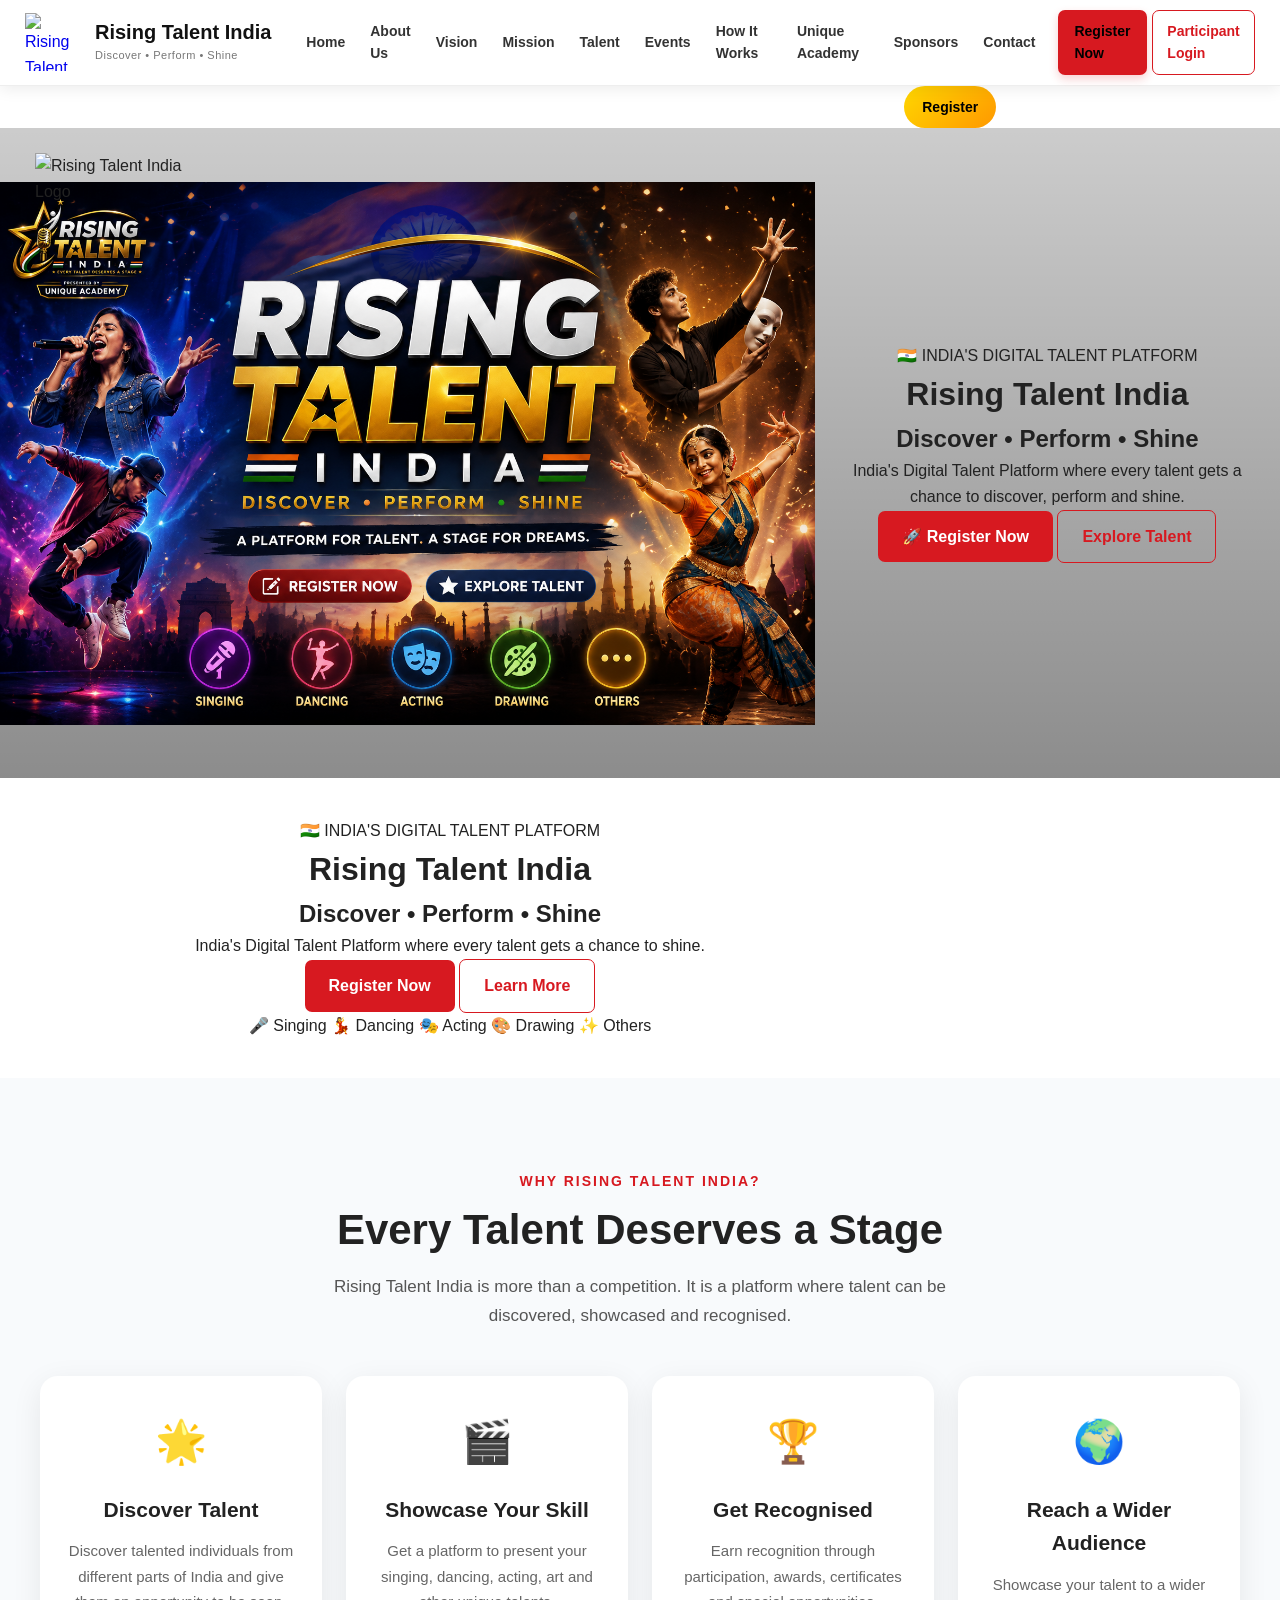
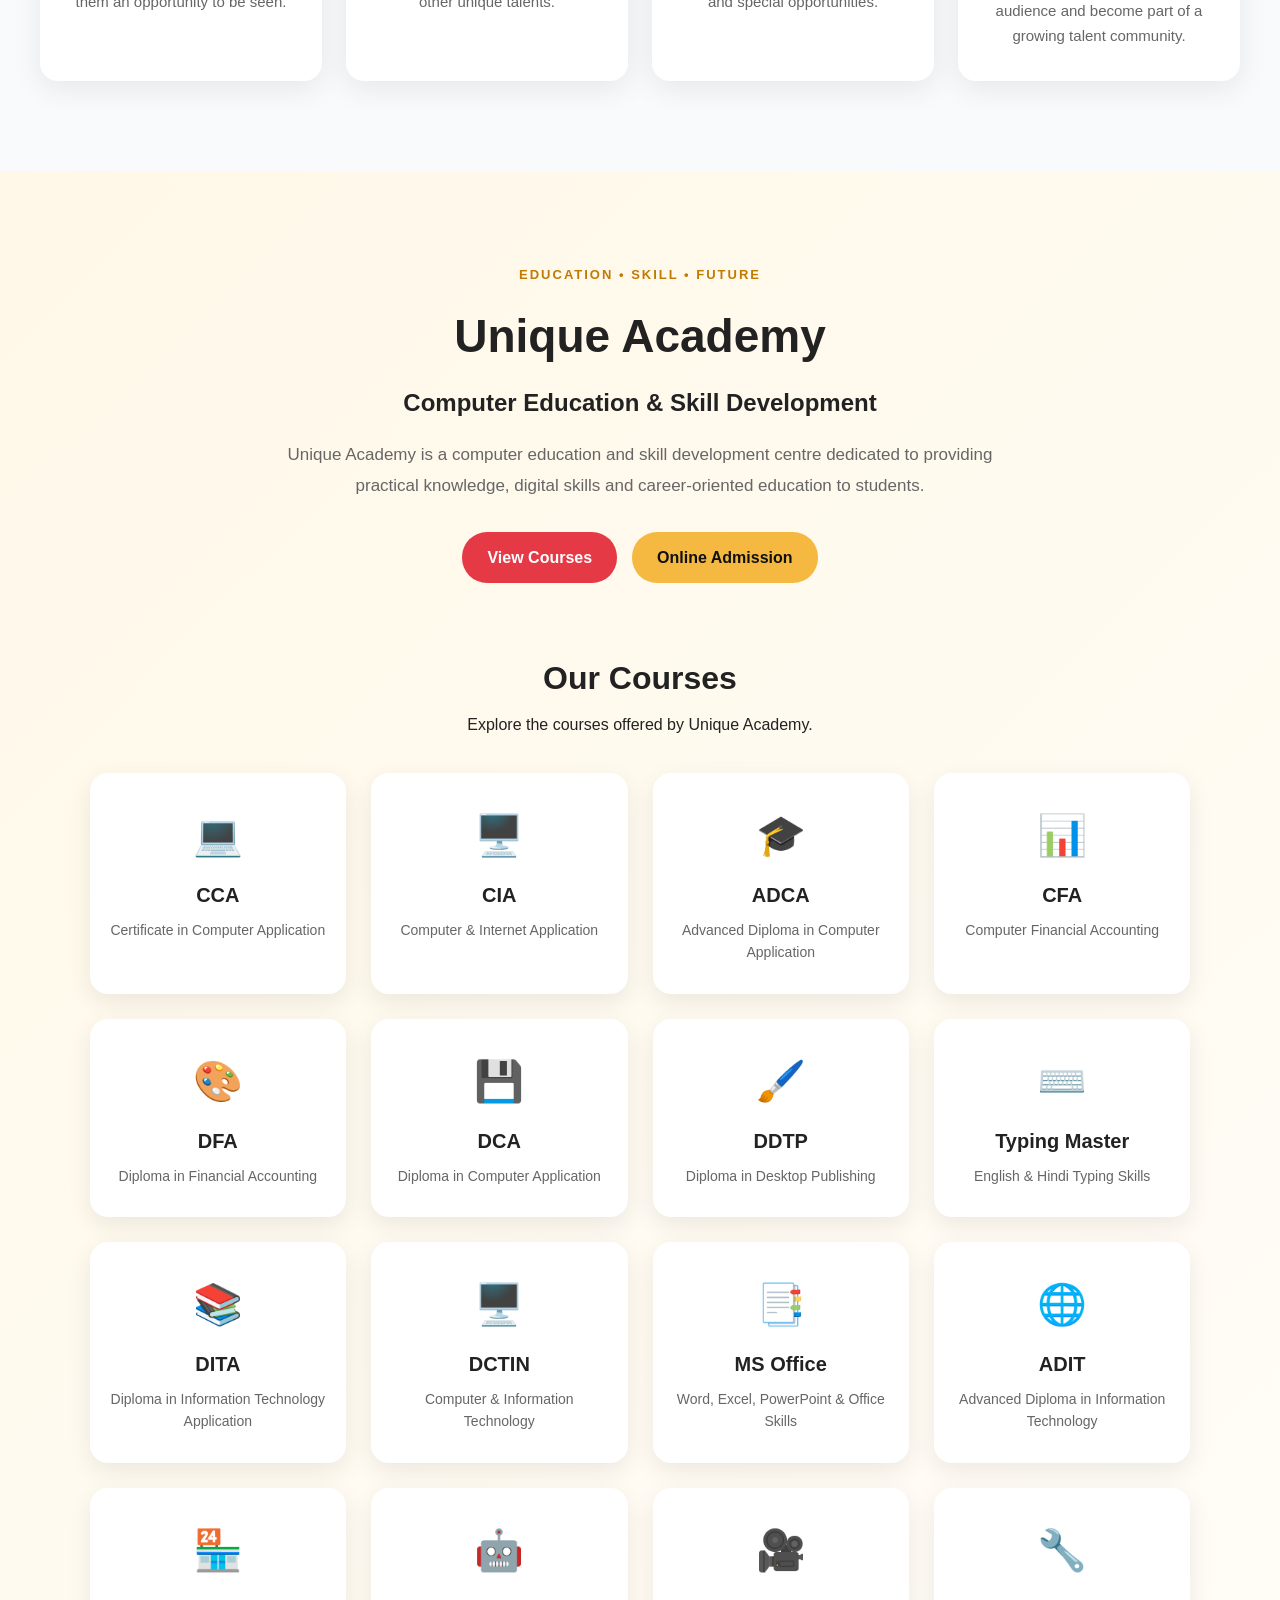
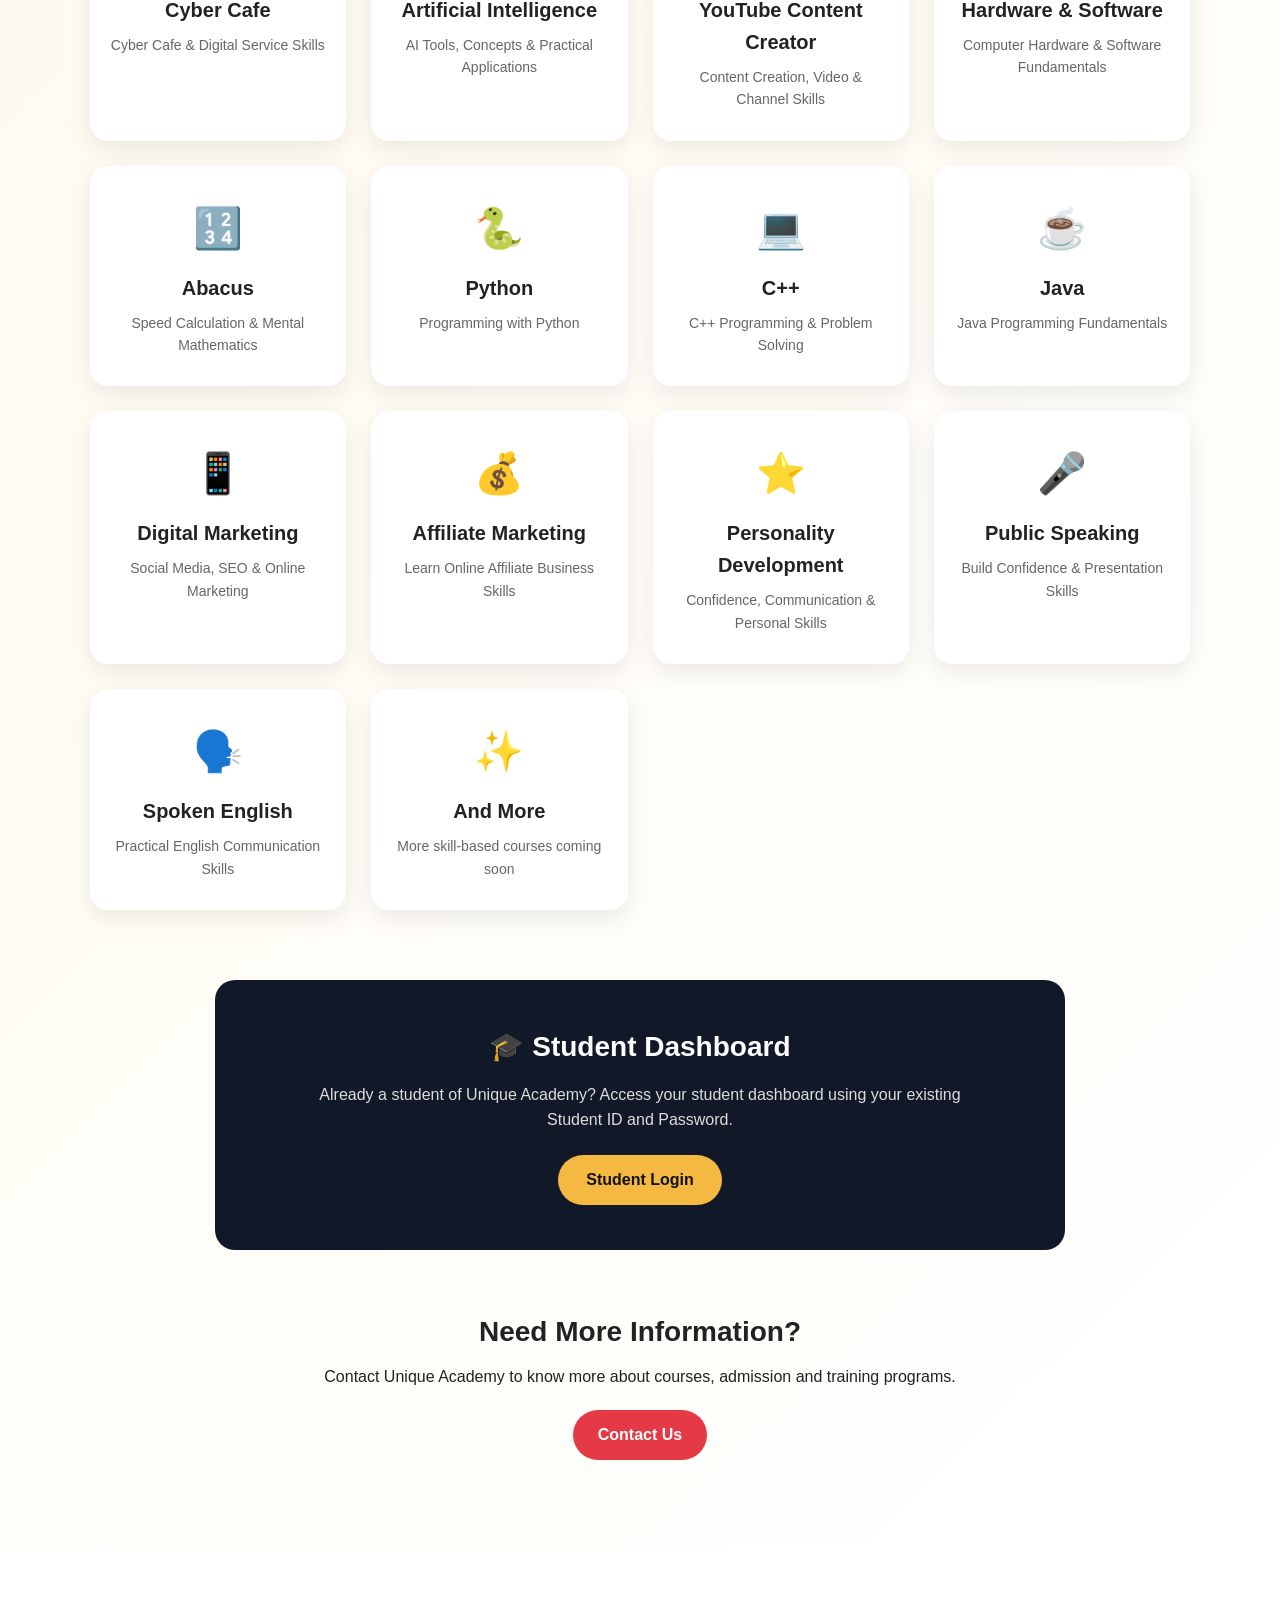
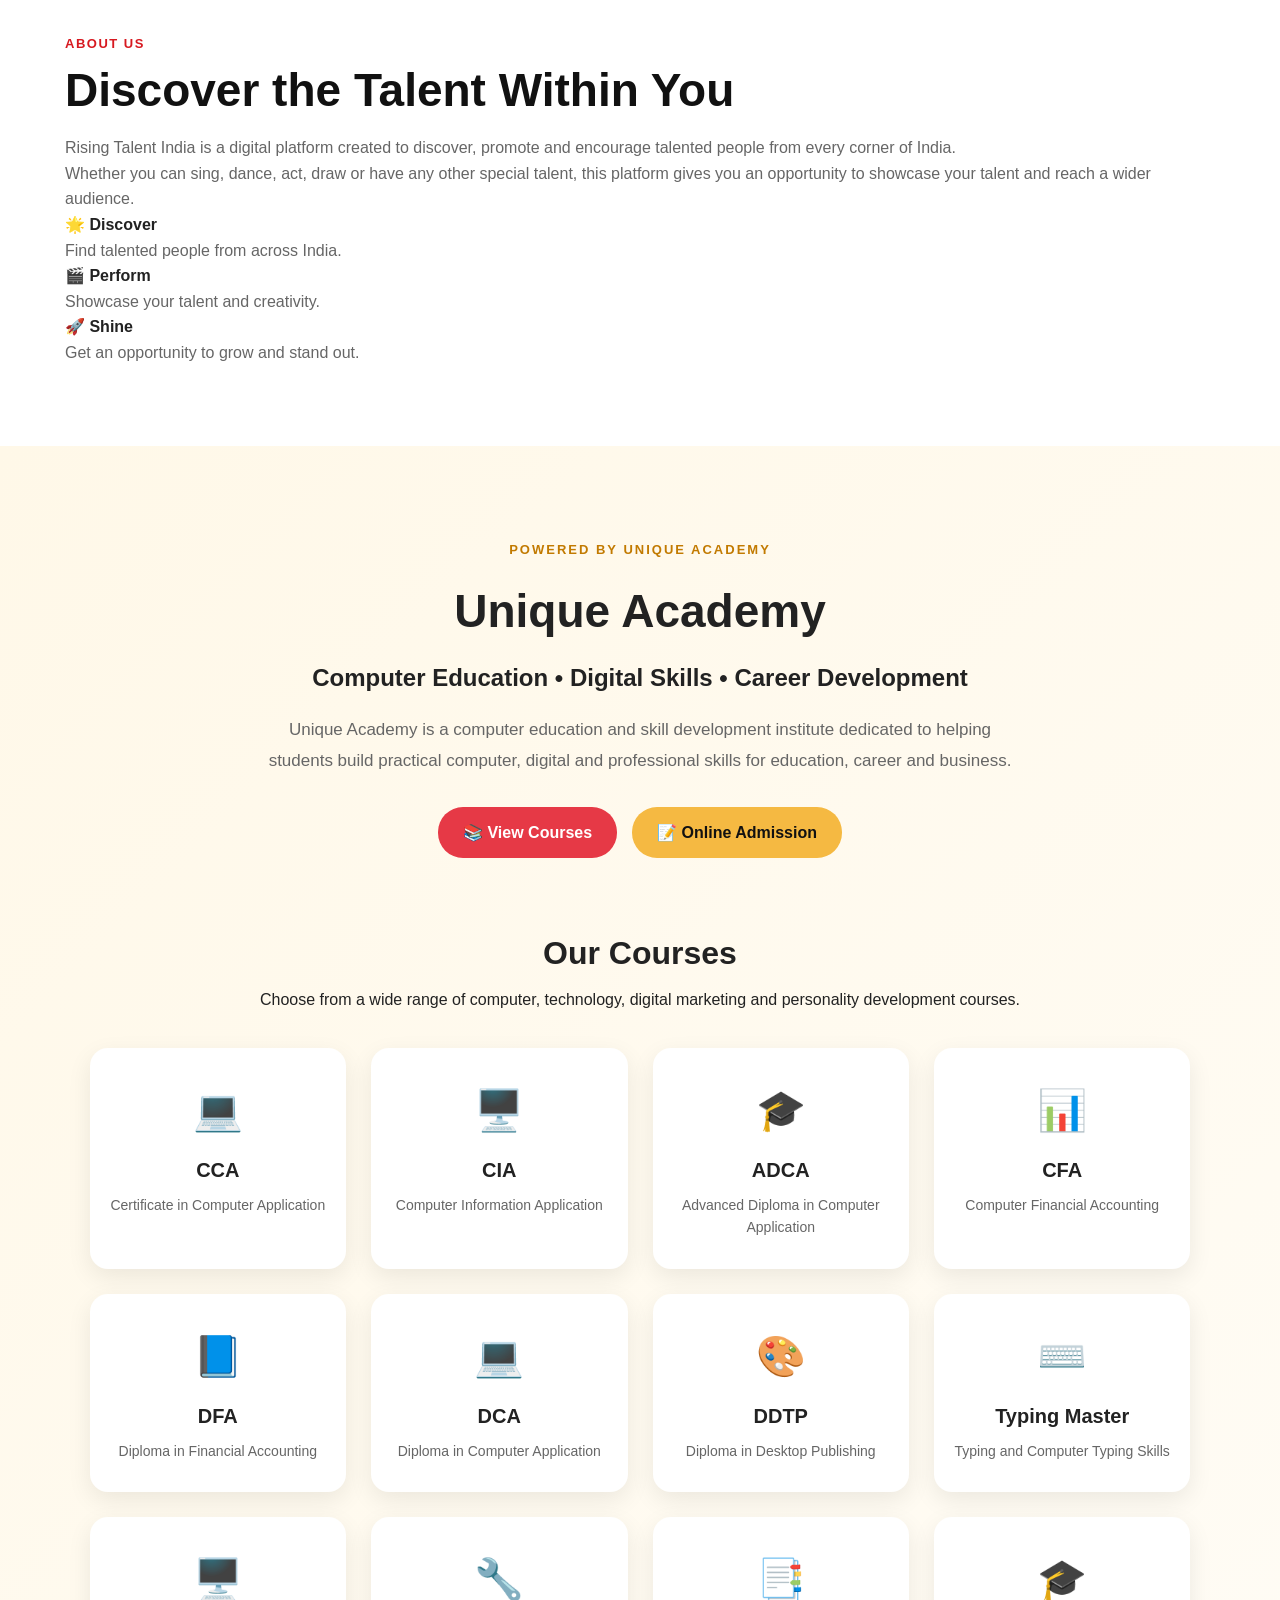
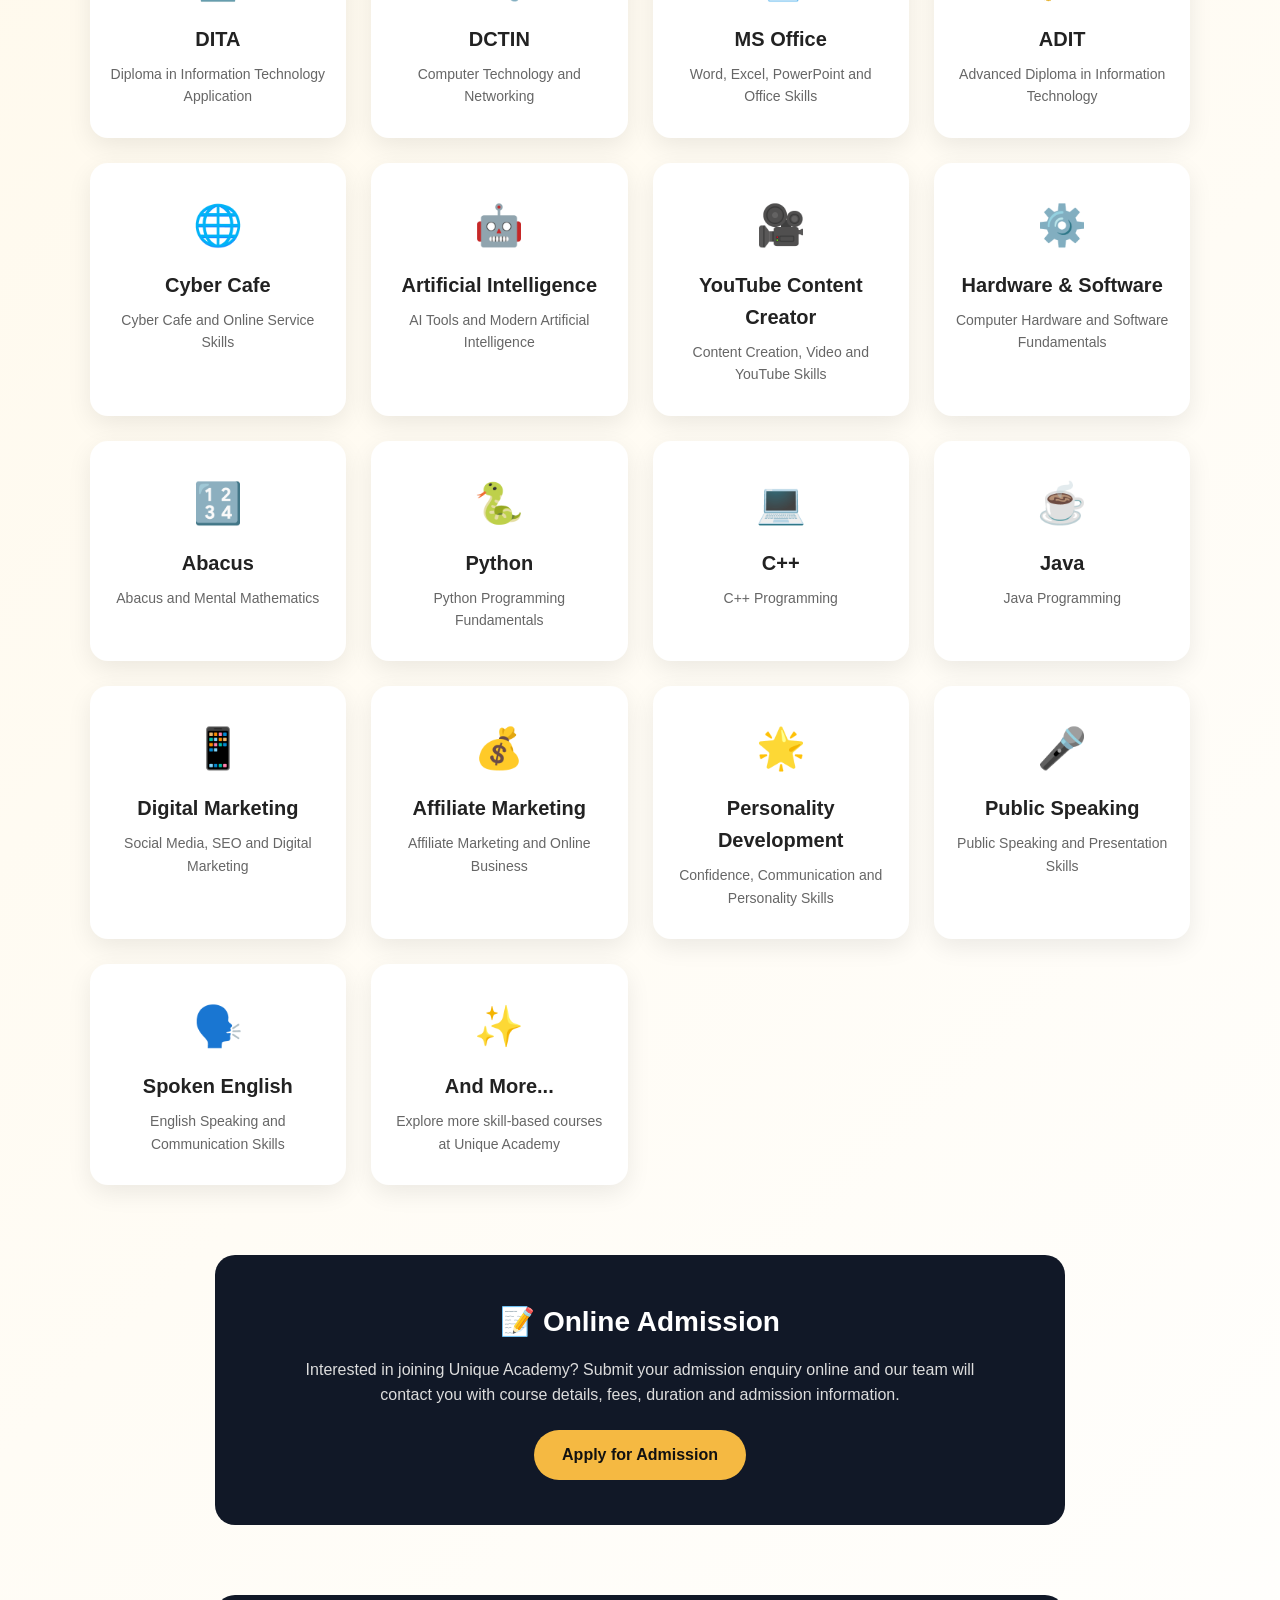
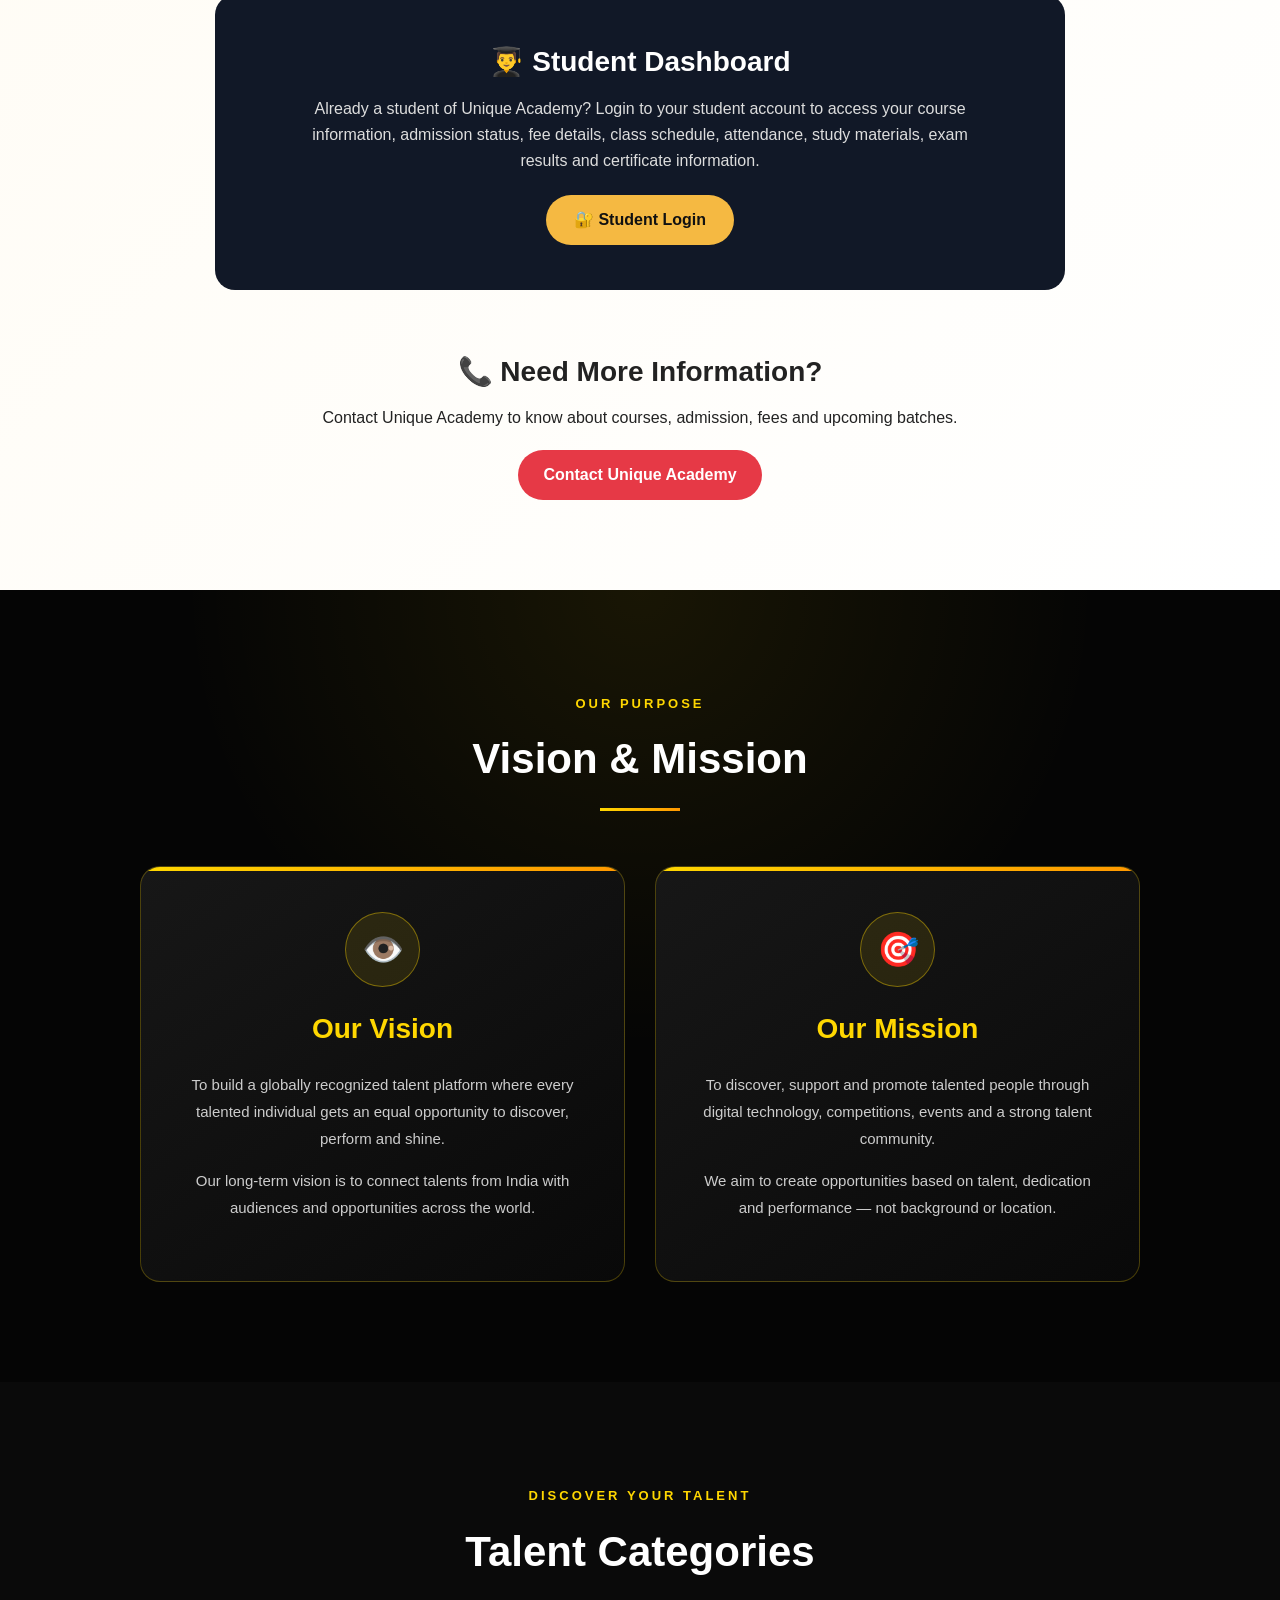
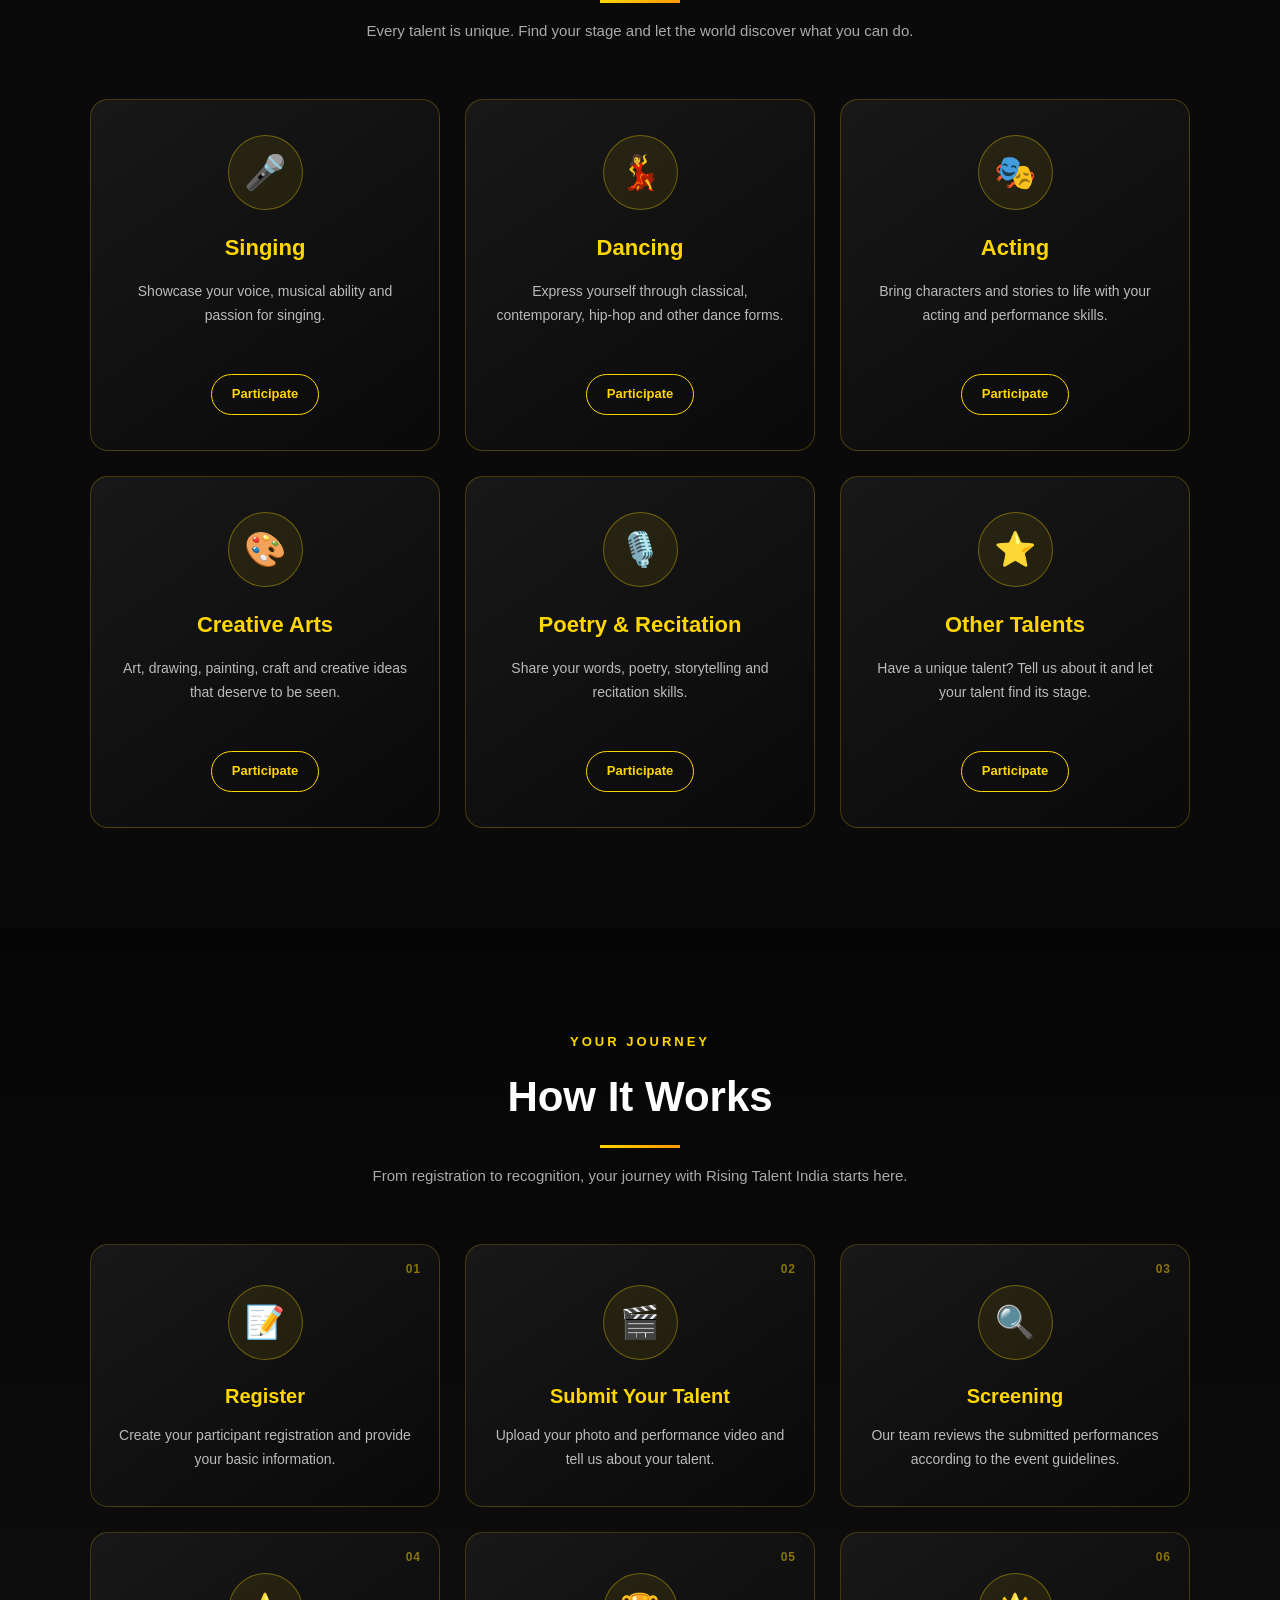
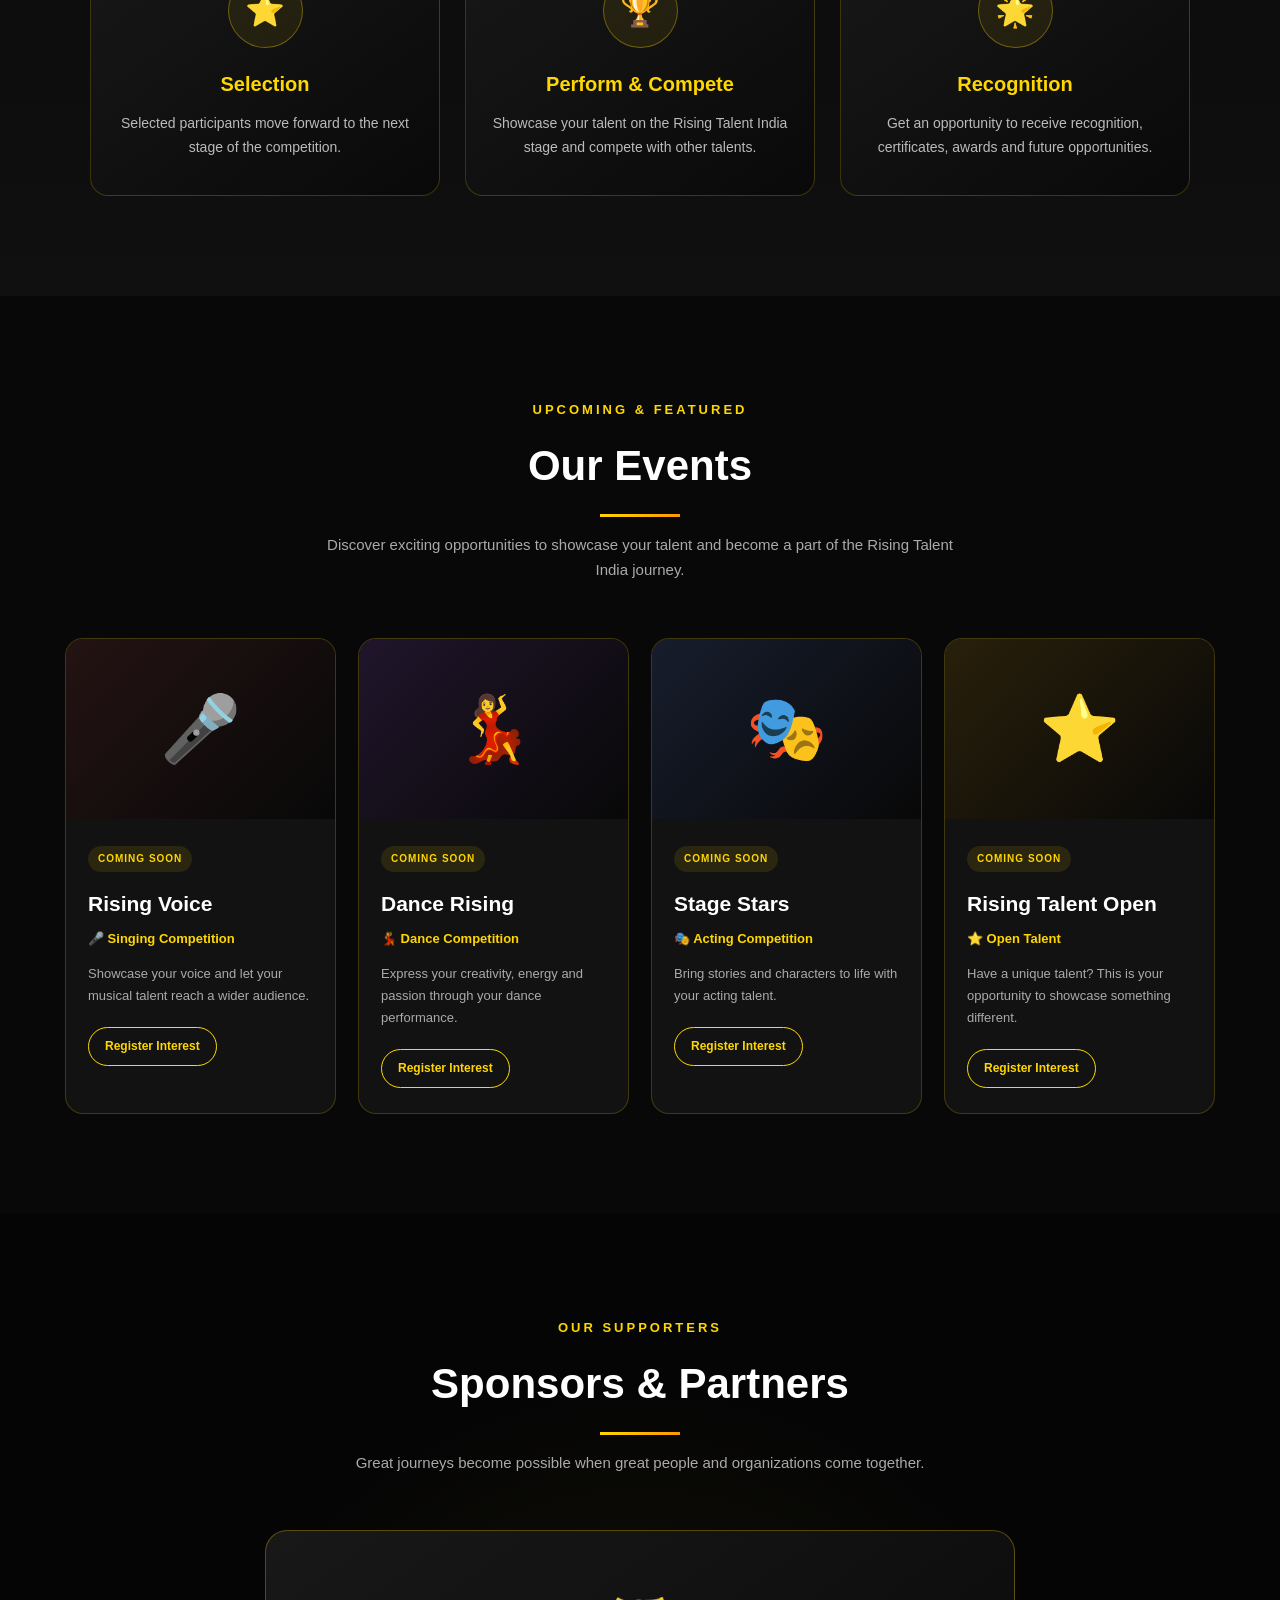
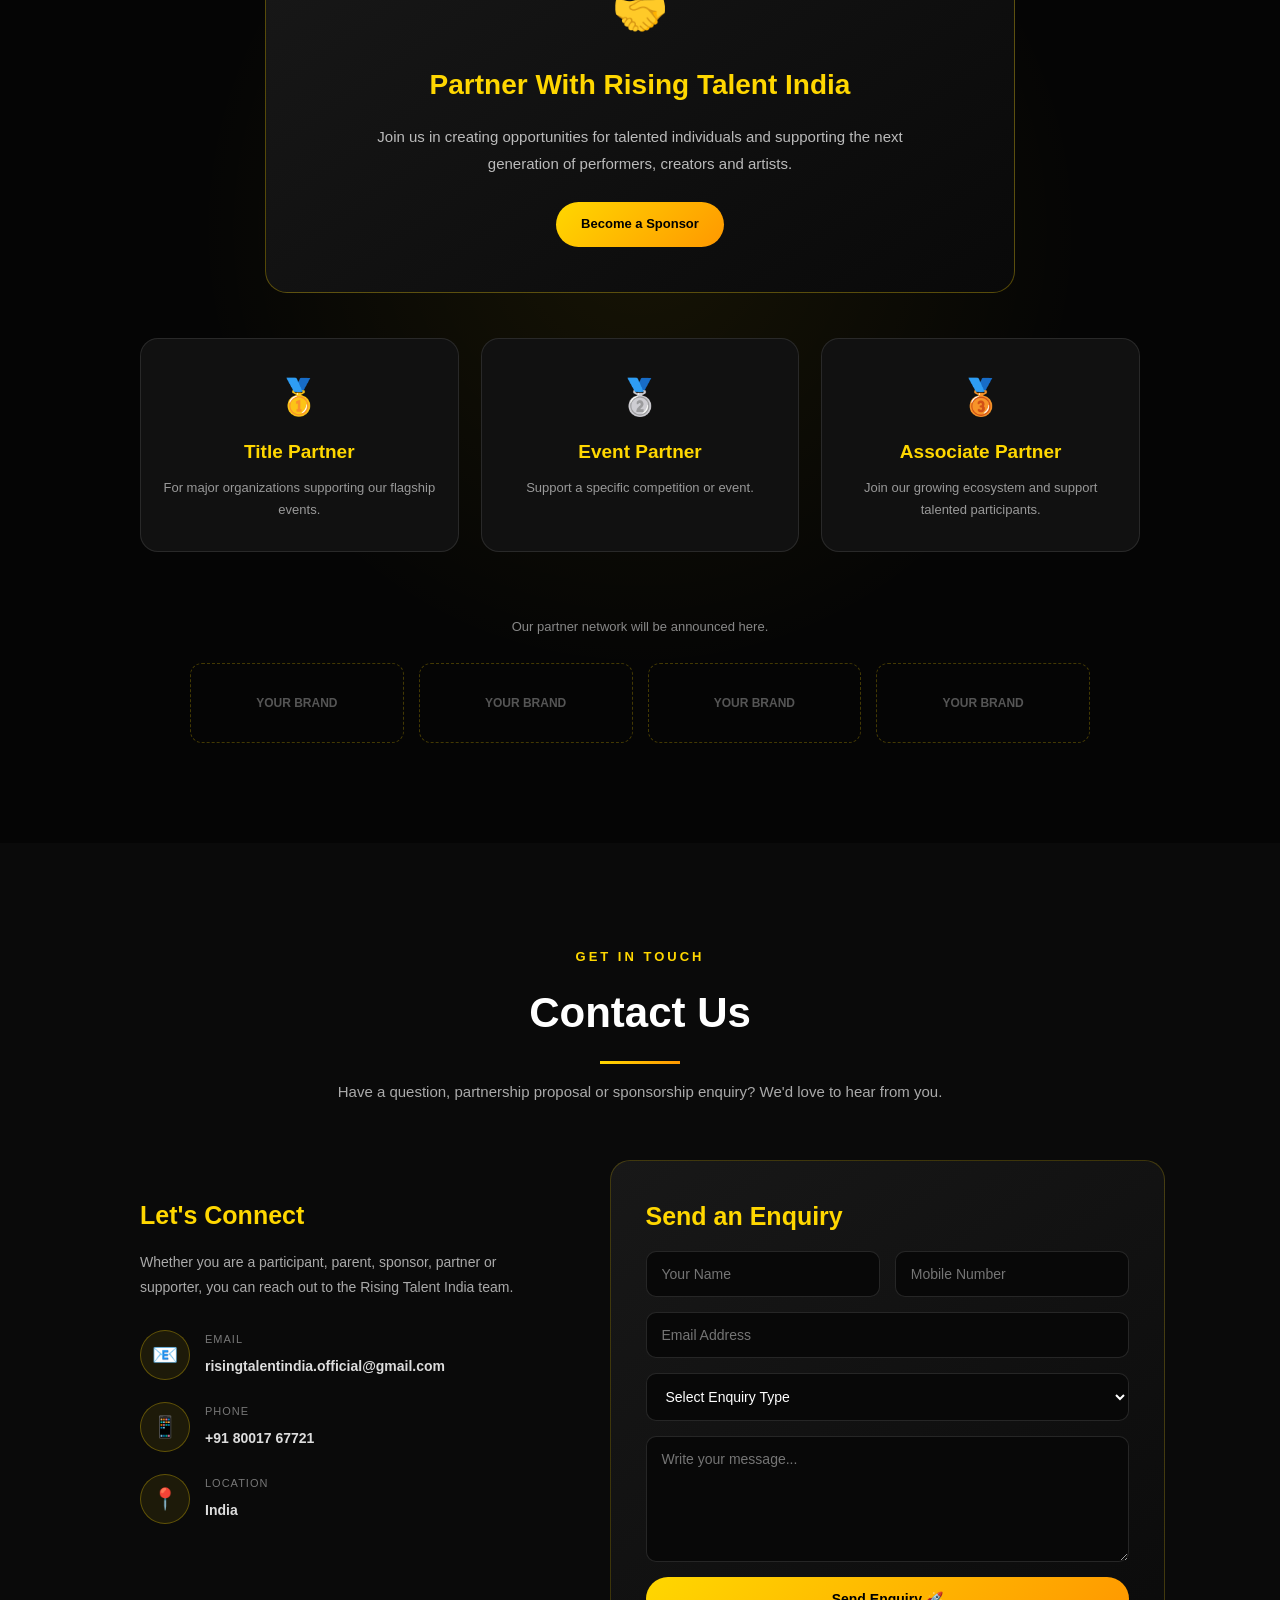
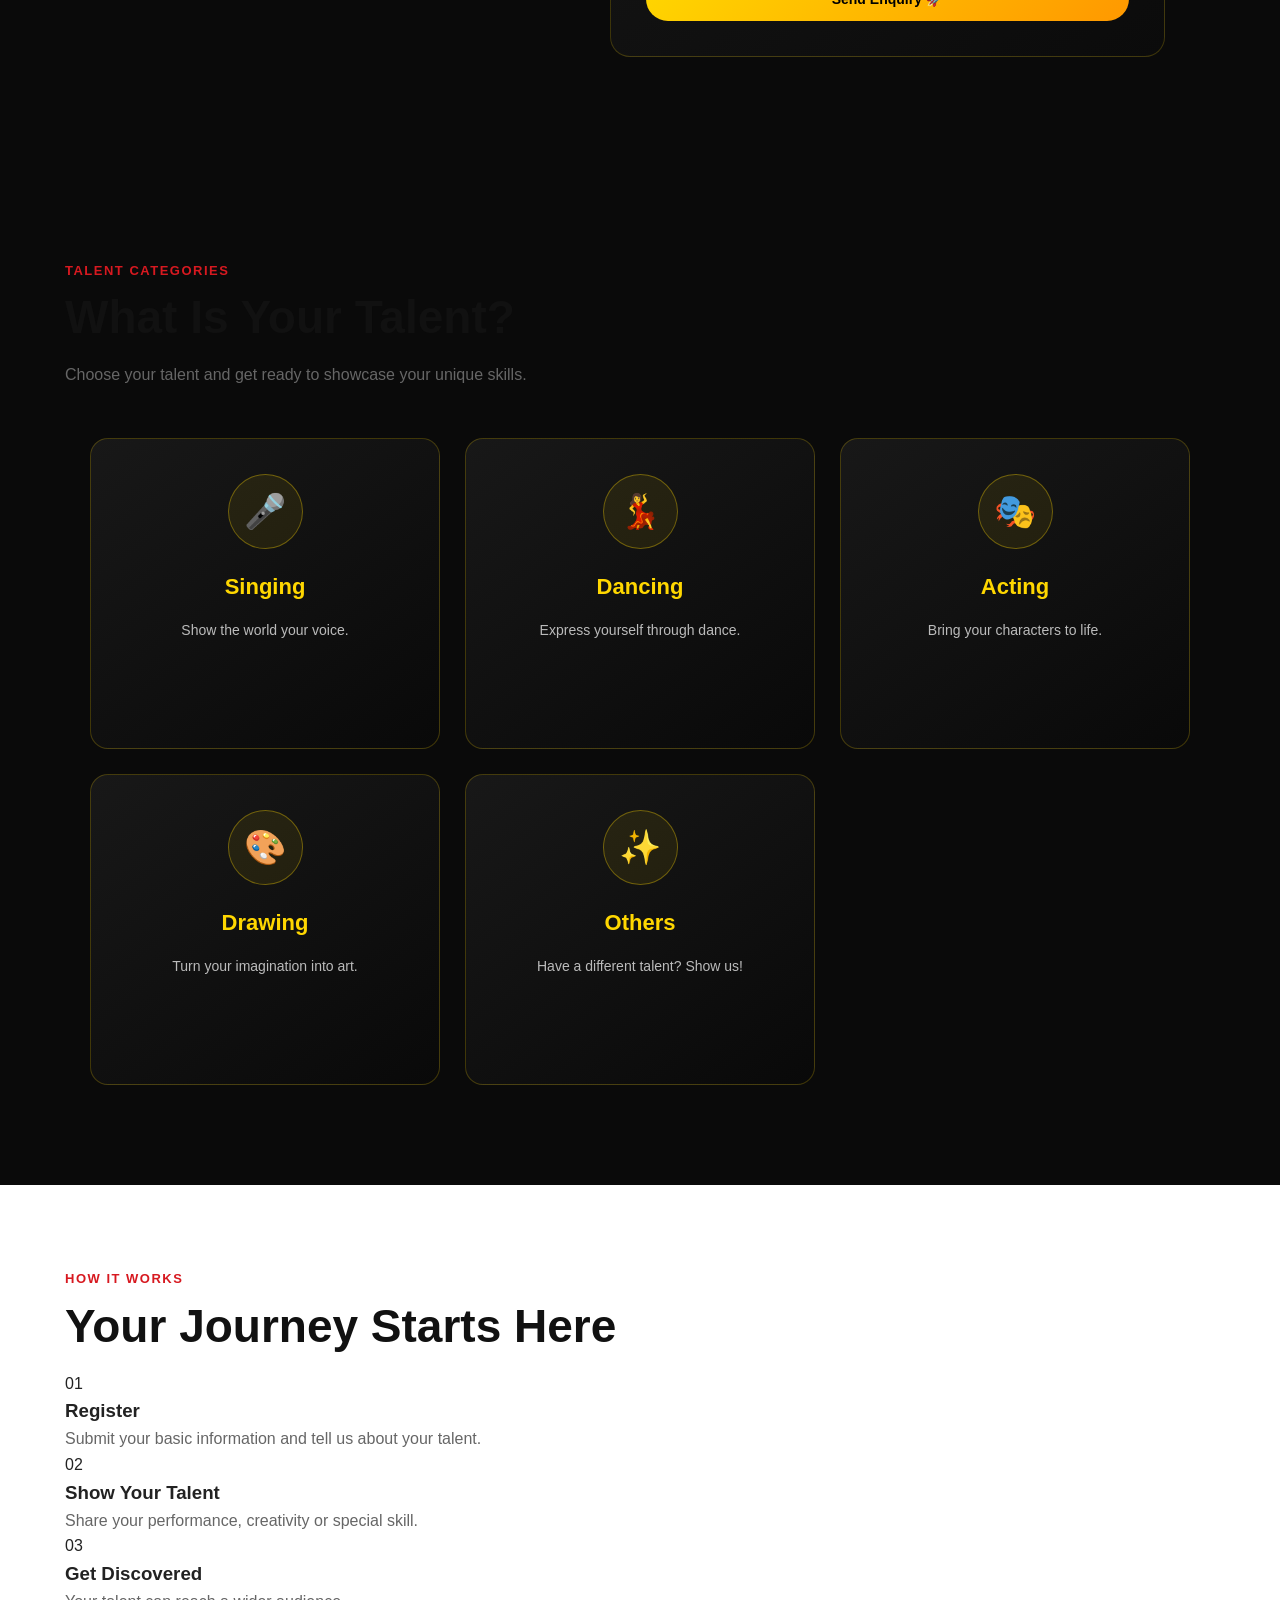
==== index.html @ 42a385aa "Update index.html" ====
<!DOCTYPE html>
<html lang="en">

<head>
    <meta charset="UTF-8">
    <meta name="viewport" content="width=device-width, initial-scale=1.0">

    <title>Rising Talent India | Discover • Perform • Shine</title>

    <meta name="description"
        content="Rising Talent India is India's digital talent platform where every talent gets a chance to discover, perform and shine.">

    <link rel="stylesheet" href="style.css">
</head>

<body>
<!-- ================= HEADER / NAVIGATION ================= -->

<header class="site-header">

    <div class="nav-container">

        <!-- LOGO -->
        <a href="#home" class="brand">

            <div class="brand-logo">
                <img
                    src="logo.png"
                    alt="Rising Talent India Logo"
                >
            </div>

            <div class="brand-text">

                <strong>Rising Talent India</strong>

                <span>Discover • Perform • Shine</span>

            </div>

        </a>


        <!-- MOBILE MENU BUTTON -->

        <button
            class="menu-toggle"
            id="menuToggle"
            aria-label="Open Menu"
        >
            ☰
        </button>


        <!-- NAVIGATION -->

        <nav
            class="main-nav"
            id="mainNav"
        >

            <a href="#home">Home</a>

            <a href="#about">About Us</a>

            <a href="#vision">Vision</a>

            <a href="#mission">Mission</a>

            <a href="#talent">Talent</a>

            <a href="#events">Events</a>

            <a href="#how-it-works">
                How It Works
            </a>
<a href="#unique-academy">Unique Academy</a>
            <a href="#sponsors">
                Sponsors
            </a>

            <a href="#contact">
                Contact
            </a>

            <a
                href="#register"
                class="nav-register"
            >
                Register Now
            </a>

            <a
                href="#login"
                class="nav-login"
            >
                Participant Login
            </a>

        </nav>

    </div>

</header>

<!-- ================= END HEADER ================= -->
    <!-- ================= HERO SECTION ================= -->
<!-- ================= NAVIGATION ================= -->

<nav class="nav-menu">

    <a href="#home">Home</a>

    <a href="#about">About Us</a>

    <a href="#vision">Vision</a>

    <a href="#mission">Mission</a>

    <a href="#events">Events</a>

    <a href="#talents">Talents</a>

    <a href="#how-it-works">How It Works</a>

    <a href="#winners">Winners</a>

    <a href="#sponsors">Sponsors</a>

    <a href="unique-academy.html">
        Unique Academy
    </a>

    <a href="#contact">Contact</a>

    <a href="#register" class="nav-register">
        Register
    </a>

</nav>
    <header class="hero" id="home">
<div class="hero-banner">
    <img src="website/Banner RTI.png" alt="Rising Talent India Banner">
</div>
    <div class="hero-logo">
        <img src="rising-talent-logo.png" alt="Rising Talent India Logo">
    </div>

    <div class="hero-content">

        <div class="hero-badge">
            🇮🇳 INDIA'S DIGITAL TALENT PLATFORM
        </div>

        <h1>Rising Talent India</h1>

        <h2>Discover • Perform • Shine</h2>

        <p>
            India's Digital Talent Platform where every talent
            gets a chance to discover, perform and shine.
        </p>

        <div class="buttons">
            <a href="#register" class="btn">
                🚀 Register Now
            </a>

            <a href="#about" class="btn btn-outline">
                Explore Talent
            </a>
        </div>

    </div>

</header>
        <div class="hero-content">

            <div class="hero-badge">
                🇮🇳 INDIA'S DIGITAL TALENT PLATFORM
            </div>

            <h1>Rising Talent India</h1>

            <h2>Discover • Perform • Shine</h2>

            <p>
                India's Digital Talent Platform where every talent
                gets a chance to shine.
            </p>

            <div class="buttons">

                <a href="#register" class="btn">
                    Register Now
                </a>

                <a href="#about" class="btn btn-outline">
                    Learn More
                </a>

            </div>

            <!-- Talent Categories -->

            <div class="categories">

                <span>🎤 Singing</span>

                <span>💃 Dancing</span>

                <span>🎭 Acting</span>

                <span>🎨 Drawing</span>

                <span>✨ Others</span>

            </div>

        </div>

    </header>
<!-- ================= WHY RISING TALENT INDIA ================= -->

<section class="why-section">

    <div class="section-content">

        <span class="section-label">
            WHY RISING TALENT INDIA?
        </span>

        <h2>
            Every Talent Deserves a Stage
        </h2>

        <p class="why-intro">
            Rising Talent India is more than a competition.
            It is a platform where talent can be discovered,
            showcased and recognised.
        </p>


        <div class="why-grid">

            <div class="why-card">

                <div class="why-icon">
                    🌟
                </div>

                <h3>
                    Discover Talent
                </h3>

                <p>
                    Discover talented individuals from
                    different parts of India and give them
                    an opportunity to be seen.
                </p>

            </div>


            <div class="why-card">

                <div class="why-icon">
                    🎬
                </div>

                <h3>
                    Showcase Your Skill
                </h3>

                <p>
                    Get a platform to present your singing,
                    dancing, acting, art and other unique
                    talents.
                </p>

            </div>


            <div class="why-card">

                <div class="why-icon">
                    🏆
                </div>

                <h3>
                    Get Recognised
                </h3>

                <p>
                    Earn recognition through participation,
                    awards, certificates and special
                    opportunities.
                </p>

            </div>


            <div class="why-card">

                <div class="why-icon">
                    🌍
                </div>

                <h3>
                    Reach a Wider Audience
                </h3>

                <p>
                    Showcase your talent to a wider audience
                    and become part of a growing talent
                    community.
                </p>

            </div>

        </div>

    </div>

</section>
<!-- ================= UNIQUE ACADEMY SECTION ================= -->

<section id="unique-academy" class="unique-academy-section">

    <div class="unique-academy-content">

        <div class="unique-academy-badge">
            EDUCATION • SKILL • FUTURE
        </div>

        <h2>Unique Academy</h2>

        <h3>
            Computer Education & Skill Development
        </h3>

        <p>
            Unique Academy is a computer education and skill development
            centre dedicated to providing practical knowledge, digital
            skills and career-oriented education to students.
        </p>

        <div class="unique-academy-buttons">

            <a href="#academy-courses" class="academy-btn primary">
                View Courses
            </a>

            <a href="#" class="academy-btn secondary">
                Online Admission
            </a>

        </div>

    </div>


    <!-- COURSES -->

    <div id="academy-courses" class="academy-courses">

        <h3>Our Courses</h3>

        <p>
            Explore the courses offered by Unique Academy.
        </p>

<!-- UNIQUE ACADEMY COURSES -->

<div class="academy-course-grid">

    <div class="academy-course-card">
        <div class="course-icon">💻</div>
        <h4>CCA</h4>
        <p>Certificate in Computer Application</p>
    </div>

    <div class="academy-course-card">
        <div class="course-icon">🖥️</div>
        <h4>CIA</h4>
        <p>Computer & Internet Application</p>
    </div>

    <div class="academy-course-card">
        <div class="course-icon">🎓</div>
        <h4>ADCA</h4>
        <p>Advanced Diploma in Computer Application</p>
    </div>

    <div class="academy-course-card">
        <div class="course-icon">📊</div>
        <h4>CFA</h4>
        <p>Computer Financial Accounting</p>
    </div>

    <div class="academy-course-card">
        <div class="course-icon">🎨</div>
        <h4>DFA</h4>
        <p>Diploma in Financial Accounting</p>
    </div>

    <div class="academy-course-card">
        <div class="course-icon">💾</div>
        <h4>DCA</h4>
        <p>Diploma in Computer Application</p>
    </div>

    <div class="academy-course-card">
        <div class="course-icon">🖌️</div>
        <h4>DDTP</h4>
        <p>Diploma in Desktop Publishing</p>
    </div>

    <div class="academy-course-card">
        <div class="course-icon">⌨️</div>
        <h4>Typing Master</h4>
        <p>English & Hindi Typing Skills</p>
    </div>

    <div class="academy-course-card">
        <div class="course-icon">📚</div>
        <h4>DITA</h4>
        <p>Diploma in Information Technology Application</p>
    </div>

    <div class="academy-course-card">
        <div class="course-icon">🖥️</div>
        <h4>DCTIN</h4>
        <p>Computer & Information Technology</p>
    </div>

    <div class="academy-course-card">
        <div class="course-icon">📑</div>
        <h4>MS Office</h4>
        <p>Word, Excel, PowerPoint & Office Skills</p>
    </div>

    <div class="academy-course-card">
        <div class="course-icon">🌐</div>
        <h4>ADIT</h4>
        <p>Advanced Diploma in Information Technology</p>
    </div>

    <div class="academy-course-card">
        <div class="course-icon">🏪</div>
        <h4>Cyber Cafe</h4>
        <p>Cyber Cafe & Digital Service Skills</p>
    </div>

    <div class="academy-course-card">
        <div class="course-icon">🤖</div>
        <h4>Artificial Intelligence</h4>
        <p>AI Tools, Concepts & Practical Applications</p>
    </div>

    <div class="academy-course-card">
        <div class="course-icon">🎥</div>
        <h4>YouTube Content Creator</h4>
        <p>Content Creation, Video & Channel Skills</p>
    </div>

    <div class="academy-course-card">
        <div class="course-icon">🔧</div>
        <h4>Hardware & Software</h4>
        <p>Computer Hardware & Software Fundamentals</p>
    </div>

    <div class="academy-course-card">
        <div class="course-icon">🔢</div>
        <h4>Abacus</h4>
        <p>Speed Calculation & Mental Mathematics</p>
    </div>

    <div class="academy-course-card">
        <div class="course-icon">🐍</div>
        <h4>Python</h4>
        <p>Programming with Python</p>
    </div>

    <div class="academy-course-card">
        <div class="course-icon">💻</div>
        <h4>C++</h4>
        <p>C++ Programming & Problem Solving</p>
    </div>

    <div class="academy-course-card">
        <div class="course-icon">☕</div>
        <h4>Java</h4>
        <p>Java Programming Fundamentals</p>
    </div>

    <div class="academy-course-card">
        <div class="course-icon">📱</div>
        <h4>Digital Marketing</h4>
        <p>Social Media, SEO & Online Marketing</p>
    </div>

    <div class="academy-course-card">
        <div class="course-icon">💰</div>
        <h4>Affiliate Marketing</h4>
        <p>Learn Online Affiliate Business Skills</p>
    </div>

    <div class="academy-course-card">
        <div class="course-icon">⭐</div>
        <h4>Personality Development</h4>
        <p>Confidence, Communication & Personal Skills</p>
    </div>

    <div class="academy-course-card">
        <div class="course-icon">🎤</div>
        <h4>Public Speaking</h4>
        <p>Build Confidence & Presentation Skills</p>
    </div>

    <div class="academy-course-card">
        <div class="course-icon">🗣️</div>
        <h4>Spoken English</h4>
        <p>Practical English Communication Skills</p>
    </div>

    <div class="academy-course-card">
        <div class="course-icon">✨</div>
        <h4>And More</h4>
        <p>More skill-based courses coming soon</p>
    </div>

</div>


    <!-- STUDENT LOGIN -->

    <div class="academy-student-box">

        <h3>🎓 Student Dashboard</h3>

        <p>
            Already a student of Unique Academy?
            Access your student dashboard using your existing
            Student ID and Password.
        </p>

        <a href="#" class="student-login-btn">
            Student Login
        </a>

    </div>


    <!-- CONTACT -->

    <div class="academy-contact">

        <h3>Need More Information?</h3>

        <p>
            Contact Unique Academy to know more about courses,
            admission and training programs.
        </p>

        <a href="#contact" class="academy-contact-btn">
            Contact Us
        </a>

    </div>

</section>
    <!-- ================= ABOUT SECTION ================= -->

    <section id="about" class="section">

        <div class="section-content">

            <span class="section-label">
                ABOUT US
            </span>

            <h2>
                Discover the Talent Within You
            </h2>

            <p>
                Rising Talent India is a digital platform created to
                discover, promote and encourage talented people from
                every corner of India.
            </p>

            <p>
                Whether you can sing, dance, act, draw or have any
                other special talent, this platform gives you an
                opportunity to showcase your talent and reach a
                wider audience.
            </p>

            <div class="about-highlights">

                <div>
                    <strong>🌟 Discover</strong>
                    <p>Find talented people from across India.</p>
                </div>

                <div>
                    <strong>🎬 Perform</strong>
                    <p>Showcase your talent and creativity.</p>
                </div>

                <div>
                    <strong>🚀 Shine</strong>
                    <p>Get an opportunity to grow and stand out.</p>
                </div>

            </div>

        </div>

    </section>
<!-- ================= UNIQUE ACADEMY SECTION ================= -->

<section id="unique-academy" class="unique-academy-section">

    <div class="unique-academy-content">

        <span class="unique-academy-badge">
            POWERED BY UNIQUE ACADEMY
        </span>

        <h2>Unique Academy</h2>

        <h3>Computer Education • Digital Skills • Career Development</h3>

        <p>
            Unique Academy is a computer education and skill development
            institute dedicated to helping students build practical computer,
            digital and professional skills for education, career and business.
        </p>

        <div class="unique-academy-buttons">

            <a href="#academy-courses" class="academy-btn primary">
                📚 View Courses
            </a>

            <a href="#academy-admission" class="academy-btn secondary">
                📝 Online Admission
            </a>

        </div>

    </div>


    <!-- ================= COURSES ================= -->

    <div class="academy-courses" id="academy-courses">

        <h3>Our Courses</h3>

        <p>
            Choose from a wide range of computer, technology,
            digital marketing and personality development courses.
        </p>

        <div class="academy-course-grid">

            <div class="academy-course-card">
                <div class="course-icon">💻</div>
                <h4>CCA</h4>
                <p>Certificate in Computer Application</p>
            </div>

            <div class="academy-course-card">
                <div class="course-icon">🖥️</div>
                <h4>CIA</h4>
                <p>Computer Information Application</p>
            </div>

            <div class="academy-course-card">
                <div class="course-icon">🎓</div>
                <h4>ADCA</h4>
                <p>Advanced Diploma in Computer Application</p>
            </div>

            <div class="academy-course-card">
                <div class="course-icon">📊</div>
                <h4>CFA</h4>
                <p>Computer Financial Accounting</p>
            </div>

            <div class="academy-course-card">
                <div class="course-icon">📘</div>
                <h4>DFA</h4>
                <p>Diploma in Financial Accounting</p>
            </div>

            <div class="academy-course-card">
                <div class="course-icon">💻</div>
                <h4>DCA</h4>
                <p>Diploma in Computer Application</p>
            </div>

            <div class="academy-course-card">
                <div class="course-icon">🎨</div>
                <h4>DDTP</h4>
                <p>Diploma in Desktop Publishing</p>
            </div>

            <div class="academy-course-card">
                <div class="course-icon">⌨️</div>
                <h4>Typing Master</h4>
                <p>Typing and Computer Typing Skills</p>
            </div>

            <div class="academy-course-card">
                <div class="course-icon">🖥️</div>
                <h4>DITA</h4>
                <p>Diploma in Information Technology Application</p>
            </div>

            <div class="academy-course-card">
                <div class="course-icon">🔧</div>
                <h4>DCTIN</h4>
                <p>Computer Technology and Networking</p>
            </div>

            <div class="academy-course-card">
                <div class="course-icon">📑</div>
                <h4>MS Office</h4>
                <p>Word, Excel, PowerPoint and Office Skills</p>
            </div>

            <div class="academy-course-card">
                <div class="course-icon">🎓</div>
                <h4>ADIT</h4>
                <p>Advanced Diploma in Information Technology</p>
            </div>

            <div class="academy-course-card">
                <div class="course-icon">🌐</div>
                <h4>Cyber Cafe</h4>
                <p>Cyber Cafe and Online Service Skills</p>
            </div>

            <div class="academy-course-card">
                <div class="course-icon">🤖</div>
                <h4>Artificial Intelligence</h4>
                <p>AI Tools and Modern Artificial Intelligence</p>
            </div>

            <div class="academy-course-card">
                <div class="course-icon">🎥</div>
                <h4>YouTube Content Creator</h4>
                <p>Content Creation, Video and YouTube Skills</p>
            </div>

            <div class="academy-course-card">
                <div class="course-icon">⚙️</div>
                <h4>Hardware & Software</h4>
                <p>Computer Hardware and Software Fundamentals</p>
            </div>

            <div class="academy-course-card">
                <div class="course-icon">🔢</div>
                <h4>Abacus</h4>
                <p>Abacus and Mental Mathematics</p>
            </div>

            <div class="academy-course-card">
                <div class="course-icon">🐍</div>
                <h4>Python</h4>
                <p>Python Programming Fundamentals</p>
            </div>

            <div class="academy-course-card">
                <div class="course-icon">💻</div>
                <h4>C++</h4>
                <p>C++ Programming</p>
            </div>

            <div class="academy-course-card">
                <div class="course-icon">☕</div>
                <h4>Java</h4>
                <p>Java Programming</p>
            </div>

            <div class="academy-course-card">
                <div class="course-icon">📱</div>
                <h4>Digital Marketing</h4>
                <p>Social Media, SEO and Digital Marketing</p>
            </div>

            <div class="academy-course-card">
                <div class="course-icon">💰</div>
                <h4>Affiliate Marketing</h4>
                <p>Affiliate Marketing and Online Business</p>
            </div>

            <div class="academy-course-card">
                <div class="course-icon">🌟</div>
                <h4>Personality Development</h4>
                <p>Confidence, Communication and Personality Skills</p>
            </div>

            <div class="academy-course-card">
                <div class="course-icon">🎤</div>
                <h4>Public Speaking</h4>
                <p>Public Speaking and Presentation Skills</p>
            </div>

            <div class="academy-course-card">
                <div class="course-icon">🗣️</div>
                <h4>Spoken English</h4>
                <p>English Speaking and Communication Skills</p>
            </div>

            <div class="academy-course-card">
                <div class="course-icon">✨</div>
                <h4>And More...</h4>
                <p>Explore more skill-based courses at Unique Academy</p>
            </div>

        </div>

    </div>


    <!-- ================= ONLINE ADMISSION ================= -->

    <div class="academy-student-box" id="academy-admission">

        <h3>📝 Online Admission</h3>

        <p>
            Interested in joining Unique Academy?
            Submit your admission enquiry online and our team will
            contact you with course details, fees, duration and admission information.
        </p>

        <a href="#" class="student-login-btn">
            Apply for Admission
        </a>

    </div>


    <!-- ================= STUDENT DASHBOARD ================= -->

    <div class="academy-student-box">

        <h3>👨‍🎓 Student Dashboard</h3>

        <p>
            Already a student of Unique Academy?
            Login to your student account to access your course information,
            admission status, fee details, class schedule, attendance,
            study materials, exam results and certificate information.
        </p>

        <a href="#" class="student-login-btn">
            🔐 Student Login
        </a>

    </div>


    <!-- ================= CONTACT ================= -->

    <div class="academy-contact">

        <h3>📞 Need More Information?</h3>

        <p>
            Contact Unique Academy to know about courses,
            admission, fees and upcoming batches.
        </p>

        <a href="#" class="academy-contact-btn">
            Contact Unique Academy
        </a>

    </div>

</section>

<!-- ================= END UNIQUE ACADEMY ================= -->
<!-- ================= VISION & MISSION ================= -->

<section class="vision-mission-section">

    <div class="section-container">

        <div class="section-heading">
            <span>OUR PURPOSE</span>
            <h2>Vision & Mission</h2>
            <div class="heading-line"></div>
        </div>

        <div class="vm-grid">

            <!-- VISION -->
            <div class="vm-card vision-card" id="vision">

                <div class="vm-icon">👁️</div>

                <h3>Our Vision</h3>

                <p>
                    To build a globally recognized talent platform where
                    every talented individual gets an equal opportunity
                    to discover, perform and shine.
                </p>

                <p>
                    Our long-term vision is to connect talents from India
                    with audiences and opportunities across the world.
                </p>

            </div>


            <!-- MISSION -->
            <div class="vm-card mission-card" id="mission">

                <div class="vm-icon">🎯</div>

                <h3>Our Mission</h3>

                <p>
                    To discover, support and promote talented people
                    through digital technology, competitions, events
                    and a strong talent community.
                </p>

                <p>
                    We aim to create opportunities based on talent,
                    dedication and performance — not background or
                    location.
                </p>

            </div>

        </div>

    </div>

</section>
    <!-- ================= TALENT CATEGORIES ================= -->

<section class="talent-section" id="talents">

    <div class="section-container">

        <div class="section-heading">
            <span>DISCOVER YOUR TALENT</span>
            <h2>Talent Categories</h2>
            <div class="heading-line"></div>

            <p class="section-subtitle">
                Every talent is unique. Find your stage and let the world
                discover what you can do.
            </p>
        </div>

        <div class="talent-grid">

            <!-- SINGING -->
            <div class="talent-card">
                <div class="talent-icon">🎤</div>

                <h3>Singing</h3>

                <p>
                    Showcase your voice, musical ability and passion
                    for singing.
                </p>

                <a href="#register" class="talent-btn">
                    Participate
                </a>
            </div>


            <!-- DANCING -->
            <div class="talent-card">
                <div class="talent-icon">💃</div>

                <h3>Dancing</h3>

                <p>
                    Express yourself through classical, contemporary,
                    hip-hop and other dance forms.
                </p>

                <a href="#register" class="talent-btn">
                    Participate
                </a>
            </div>


            <!-- ACTING -->
            <div class="talent-card">
                <div class="talent-icon">🎭</div>

                <h3>Acting</h3>

                <p>
                    Bring characters and stories to life with your
                    acting and performance skills.
                </p>

                <a href="#register" class="talent-btn">
                    Participate
                </a>
            </div>


            <!-- CREATIVE ARTS -->
            <div class="talent-card">
                <div class="talent-icon">🎨</div>

                <h3>Creative Arts</h3>

                <p>
                    Art, drawing, painting, craft and creative ideas
                    that deserve to be seen.
                </p>

                <a href="#register" class="talent-btn">
                    Participate
                </a>
            </div>


            <!-- POETRY -->
            <div class="talent-card">
                <div class="talent-icon">🎙️</div>

                <h3>Poetry & Recitation</h3>

                <p>
                    Share your words, poetry, storytelling and
                    recitation skills.
                </p>

                <a href="#register" class="talent-btn">
                    Participate
                </a>
            </div>


            <!-- OTHER -->
            <div class="talent-card">
                <div class="talent-icon">⭐</div>

                <h3>Other Talents</h3>

                <p>
                    Have a unique talent? Tell us about it and let
                    your talent find its stage.
                </p>

                <a href="#register" class="talent-btn">
                    Participate
                </a>
            </div>

        </div>

    </div>

</section>
    <!-- ================= HOW IT WORKS ================= -->

<section class="how-it-works-section" id="how-it-works">

    <div class="section-container">

        <div class="section-heading">
            <span>YOUR JOURNEY</span>

            <h2>How It Works</h2>

            <div class="heading-line"></div>

            <p class="section-subtitle">
                From registration to recognition, your journey
                with Rising Talent India starts here.
            </p>
        </div>


        <div class="journey-grid">

            <!-- STEP 1 -->

            <div class="journey-card">

                <div class="journey-number">
                    01
                </div>

                <div class="journey-icon">
                    📝
                </div>

                <h3>Register</h3>

                <p>
                    Create your participant registration and
                    provide your basic information.
                </p>

            </div>


            <!-- STEP 2 -->

            <div class="journey-card">

                <div class="journey-number">
                    02
                </div>

                <div class="journey-icon">
                    🎬
                </div>

                <h3>Submit Your Talent</h3>

                <p>
                    Upload your photo and performance video
                    and tell us about your talent.
                </p>

            </div>


            <!-- STEP 3 -->

            <div class="journey-card">

                <div class="journey-number">
                    03
                </div>

                <div class="journey-icon">
                    🔍
                </div>

                <h3>Screening</h3>

                <p>
                    Our team reviews the submitted performances
                    according to the event guidelines.
                </p>

            </div>


            <!-- STEP 4 -->

            <div class="journey-card">

                <div class="journey-number">
                    04
                </div>

                <div class="journey-icon">
                    ⭐
                </div>

                <h3>Selection</h3>

                <p>
                    Selected participants move forward to the
                    next stage of the competition.
                </p>

            </div>


            <!-- STEP 5 -->

            <div class="journey-card">

                <div class="journey-number">
                    05
                </div>

                <div class="journey-icon">
                    🏆
                </div>

                <h3>Perform & Compete</h3>

                <p>
                    Showcase your talent on the Rising Talent
                    India stage and compete with other talents.
                </p>

            </div>


            <!-- STEP 6 -->

            <div class="journey-card">

                <div class="journey-number">
                    06
                </div>

                <div class="journey-icon">
                    🌟
                </div>

                <h3>Recognition</h3>

                <p>
                    Get an opportunity to receive recognition,
                    certificates, awards and future opportunities.
                </p>

            </div>

        </div>

    </div>

</section>
    <!-- ================= EVENTS ================= -->

<section class="events-section" id="events">

    <div class="section-container">

        <div class="section-heading">
            <span>UPCOMING & FEATURED</span>

            <h2>Our Events</h2>

            <div class="heading-line"></div>

            <p class="section-subtitle">
                Discover exciting opportunities to showcase your
                talent and become a part of the Rising Talent India journey.
            </p>
        </div>


        <div class="events-grid">

            <!-- SINGING -->

            <div class="event-card">

                <div class="event-image singing-event">
                    🎤
                </div>

                <div class="event-content">

                    <span class="event-status">
                        COMING SOON
                    </span>

                    <h3>Rising Voice</h3>

                    <p class="event-category">
                        🎤 Singing Competition
                    </p>

                    <p>
                        Showcase your voice and let your musical
                        talent reach a wider audience.
                    </p>

                    <a href="#register" class="event-btn">
                        Register Interest
                    </a>

                </div>

            </div>


            <!-- DANCE -->

            <div class="event-card">

                <div class="event-image dance-event">
                    💃
                </div>

                <div class="event-content">

                    <span class="event-status">
                        COMING SOON
                    </span>

                    <h3>Dance Rising</h3>

                    <p class="event-category">
                        💃 Dance Competition
                    </p>

                    <p>
                        Express your creativity, energy and
                        passion through your dance performance.
                    </p>

                    <a href="#register" class="event-btn">
                        Register Interest
                    </a>

                </div>

            </div>


            <!-- ACTING -->

            <div class="event-card">

                <div class="event-image acting-event">
                    🎭
                </div>

                <div class="event-content">

                    <span class="event-status">
                        COMING SOON
                    </span>

                    <h3>Stage Stars</h3>

                    <p class="event-category">
                        🎭 Acting Competition
                    </p>

                    <p>
                        Bring stories and characters to life
                        with your acting talent.
                    </p>

                    <a href="#register" class="event-btn">
                        Register Interest
                    </a>

                </div>

            </div>


            <!-- OPEN TALENT -->

            <div class="event-card">

                <div class="event-image open-event">
                    ⭐
                </div>

                <div class="event-content">

                    <span class="event-status">
                        COMING SOON
                    </span>

                    <h3>Rising Talent Open</h3>

                    <p class="event-category">
                        ⭐ Open Talent
                    </p>

                    <p>
                        Have a unique talent? This is your
                        opportunity to showcase something different.
                    </p>

                    <a href="#register" class="event-btn">
                        Register Interest
                    </a>

                </div>

            </div>

        </div>

    </div>

</section>
    <!-- ================= SPONSORS & PARTNERS ================= -->

<section class="sponsors-section" id="sponsors">

    <div class="section-container">

        <div class="section-heading">

            <span>OUR SUPPORTERS</span>

            <h2>Sponsors & Partners</h2>

            <div class="heading-line"></div>

            <p class="section-subtitle">
                Great journeys become possible when great people
                and organizations come together.
            </p>

        </div>


        <!-- SPONSOR MESSAGE -->

        <div class="sponsor-intro">

            <div class="sponsor-icon">
                🤝
            </div>

            <h3>Partner With Rising Talent India</h3>

            <p>
                Join us in creating opportunities for talented
                individuals and supporting the next generation
                of performers, creators and artists.
            </p>

            <a href="#contact" class="sponsor-btn">
                Become a Sponsor
            </a>

        </div>


        <!-- SPONSOR LEVELS -->

        <div class="sponsor-levels">

            <div class="sponsor-level">
                <div>🥇</div>
                <h3>Title Partner</h3>
                <p>
                    For major organizations supporting
                    our flagship events.
                </p>
            </div>

            <div class="sponsor-level">
                <div>🥈</div>
                <h3>Event Partner</h3>
                <p>
                    Support a specific competition
                    or event.
                </p>
            </div>

            <div class="sponsor-level">
                <div>🥉</div>
                <h3>Associate Partner</h3>
                <p>
                    Join our growing ecosystem
                    and support talented participants.
                </p>
            </div>

        </div>


        <!-- FUTURE LOGOS -->

        <div class="partner-placeholder">

            <p>
                Our partner network will be announced here.
            </p>

            <div class="partner-boxes">

                <div>YOUR BRAND</div>
                <div>YOUR BRAND</div>
                <div>YOUR BRAND</div>
                <div>YOUR BRAND</div>

            </div>

        </div>

    </div>

</section>
    <!-- ================= CONTACT US ================= -->

<section class="contact-section" id="contact">

    <div class="section-container">

        <div class="section-heading">

            <span>GET IN TOUCH</span>

            <h2>Contact Us</h2>

            <div class="heading-line"></div>

            <p class="section-subtitle">
                Have a question, partnership proposal or sponsorship
                enquiry? We'd love to hear from you.
            </p>

        </div>


        <div class="contact-grid">

            <!-- CONTACT INFORMATION -->

            <div class="contact-info">

                <h3>Let's Connect</h3>

                <p>
                    Whether you are a participant, parent, sponsor,
                    partner or supporter, you can reach out to the
                    Rising Talent India team.
                </p>


                <div class="contact-item">

                    <div class="contact-icon">
                        📧
                    </div>

                    <div>
                        <span>Email</span>
                        <strong>risingtalentindia.official@gmail.com</strong>
                    </div>

                </div>


                <div class="contact-item">

                    <div class="contact-icon">
                        📱
                    </div>

                    <div>
                        <span>Phone</span>
                        <strong>+91 80017 67721</strong>
                    </div>

                </div>


                <div class="contact-item">

                    <div class="contact-icon">
                        📍
                    </div>

                    <div>
                        <span>Location</span>
                        <strong>India</strong>
                    </div>

                </div>

            </div>


            <!-- ENQUIRY FORM -->

            <div class="contact-form-box">

                <h3>Send an Enquiry</h3>

                <form id="contactForm">

                    <div class="contact-form-row">

                        <input
                            type="text"
                            name="contactName"
                            placeholder="Your Name"
                            required
                        >

                        <input
                            type="tel"
                            name="contactMobile"
                            placeholder="Mobile Number"
                            required
                        >

                    </div>


                    <input
                        type="email"
                        name="contactEmail"
                        placeholder="Email Address"
                    >


                    <select
                        name="enquiryType"
                        required
                    >

                        <option value="">
                            Select Enquiry Type
                        </option>

                        <option value="Participant">
                            Participant Enquiry
                        </option>

                        <option value="Sponsor">
                            Sponsorship Enquiry
                        </option>

                        <option value="Partner">
                            Partnership Enquiry
                        </option>

                        <option value="General">
                            General Enquiry
                        </option>

                    </select>


                    <textarea
                        name="contactMessage"
                        rows="6"
                        placeholder="Write your message..."
                        required
                    ></textarea>


                    <button
                        type="submit"
                        class="contact-submit-btn"
                    >
                        Send Enquiry 🚀
                    </button>

                </form>

            </div>

        </div>

    </div>

</section>
    <!-- ================= TALENT SECTION ================= -->

    <section class="section talent-section">

        <div class="section-content">

            <span class="section-label">
                TALENT CATEGORIES
            </span>

            <h2>
                What Is Your Talent?
            </h2>

            <p>
                Choose your talent and get ready to showcase
                your unique skills.
            </p>

            <div class="talent-grid">

                <div class="talent-card">
                    <div class="talent-icon">🎤</div>
                    <h3>Singing</h3>
                    <p>Show the world your voice.</p>
                </div>

                <div class="talent-card">
                    <div class="talent-icon">💃</div>
                    <h3>Dancing</h3>
                    <p>Express yourself through dance.</p>
                </div>

                <div class="talent-card">
                    <div class="talent-icon">🎭</div>
                    <h3>Acting</h3>
                    <p>Bring your characters to life.</p>
                </div>

                <div class="talent-card">
                    <div class="talent-icon">🎨</div>
                    <h3>Drawing</h3>
                    <p>Turn your imagination into art.</p>
                </div>

                <div class="talent-card">
                    <div class="talent-icon">✨</div>
                    <h3>Others</h3>
                    <p>Have a different talent? Show us!</p>
                </div>

            </div>

        </div>

    </section>


    <!-- ================= HOW IT WORKS ================= -->

    <section class="section how-section">

        <div class="section-content">

            <span class="section-label">
                HOW IT WORKS
            </span>

            <h2>
                Your Journey Starts Here
            </h2>

            <div class="steps">

                <div class="step">

                    <div class="step-number">
                        01
                    </div>

                    <h3>Register</h3>

                    <p>
                        Submit your basic information
                        and tell us about your talent.
                    </p>

                </div>


                <div class="step">

                    <div class="step-number">
                        02
                    </div>

                    <h3>Show Your Talent</h3>

                    <p>
                        Share your performance,
                        creativity or special skill.
                    </p>

                </div>


                <div class="step">

                    <div class="step-number">
                        03
                    </div>

                    <h3>Get Discovered</h3>

                    <p>
                        Your talent can reach
                        a wider audience.
                    </p>

                </div>


                <div class="step">

                    <div class="step-number">
                        04
                    </div>

                    <h3>Shine</h3>

                    <p>
                        Build your identity and
                        take your talent forward.
                    </p>

                </div>

            </div>

        </div>

    </section>


<!-- ================= REGISTRATION SECTION ================= -->

<section id="register" class="registration-section">

    <div class="registration-container">

        <div class="registration-header">

            <span class="section-label">
                REGISTRATION
            </span>

            <h2>
                Register Your Talent
            </h2>

            <p>
                Take the first step towards your Rising Talent India journey.
                Fill in the details carefully and submit your registration.
            </p>

        </div>


        <!-- REGISTRATION FORM -->

        <form id="registrationForm" class="registration-form">

            <!-- PERSONAL INFORMATION -->

            <div class="form-section">

                <h3>👤 Personal Information</h3>

                <div class="form-row">

                    <div class="form-group">

                        <label for="fullName">
                            Full Name <span>*</span>
                        </label>

                        <input
                            type="text"
                            id="fullName"
                            name="fullName"
                            placeholder="Enter your full name"
                            required
                        >

                    </div>


                    <div class="form-group">

                        <label for="age">
                            Age <span>*</span>
                        </label>

                        <input
                            type="number"
                            id="age"
                            name="age"
                            placeholder="Enter your age"
                            min="5"
                            max="100"
                            required
                        >

                    </div>

                </div>


                <div class="form-row">

                    <div class="form-group">
<div class="form-group">

    <label for="gender">
        Gender <span>*</span>
    </label>

    <select
        id="gender"
        name="gender"
        required
    >

        <option value="">
            Select Gender
        </option>

        <option value="Male">
            Male
        </option>

        <option value="Female">
            Female
        </option>

        <option value="Other">
            Other
        </option>

    </select>

</div>
                        <label for="mobile">
                            Mobile Number <span>*</span>
                        </label>

                        <input
                            type="tel"
                            id="mobile"
                            name="mobile"
                            placeholder="Enter mobile number"
                            required
                        >

                    </div>


                    <div class="form-group">

                        <label for="email">
                            Email Address
                        </label>

                        <input
                            type="email"
                            id="email"
                            name="email"
                            placeholder="Enter email address"
                        >

                    </div>

                </div>

            </div>


            <!-- LOCATION -->

            <div class="form-section">

                <h3>📍 Location</h3>

                <div class="form-row">

                    <div class="form-group">

                        <label for="state">
                            State <span>*</span>
                        </label>

                        <select
                            id="state"
                            name="state"
                            required
                        >

                            <option value="">
                                Select State
                            </option>

                            <option value="Andhra Pradesh">
                                Andhra Pradesh
                            </option>

                            <option value="Assam">
                                Assam
                            </option>

                            <option value="Bihar">
                                Bihar
                            </option>

                            <option value="Delhi">
                                Delhi
                            </option>

                            <option value="Gujarat">
                                Gujarat
                            </option>

                            <option value="Haryana">
                                Haryana
                            </option>

                            <option value="Jharkhand">
                                Jharkhand
                            </option>

                            <option value="Karnataka">
                                Karnataka
                            </option>

                            <option value="Kerala">
                                Kerala
                            </option>

                            <option value="Madhya Pradesh">
                                Madhya Pradesh
                            </option>

                            <option value="Maharashtra">
                                Maharashtra
                            </option>

                            <option value="Odisha">
                                Odisha
                            </option>

                            <option value="Punjab">
                                Punjab
                            </option>

                            <option value="Rajasthan">
                                Rajasthan
                            </option>

                            <option value="Tamil Nadu">
                                Tamil Nadu
                            </option>

                            <option value="Telangana">
                                Telangana
                            </option>

                            <option value="Uttar Pradesh">
                                Uttar Pradesh
                            </option>

                            <option value="Uttarakhand">
                                Uttarakhand
                            </option>

                            <option value="West Bengal">
                                West Bengal
                            </option>

                            <option value="Other">
                                Other
                            </option>

                        </select>

                    </div>


                    <div class="form-group">

                        <label for="city">
                            City / District <span>*</span>
                        </label>

                        <input
                            type="text"
                            id="city"
                            name="city"
                            placeholder="Enter city or district"
                            required
                        >

                    </div>

                </div>

            </div>


            <!-- TALENT INFORMATION -->

            <div class="form-section">

                <h3>🌟 Talent Information</h3>

                <div class="form-group">

                    <label for="talentCategory">
                        Select Your Talent <span>*</span>
                    </label>

                    <select
                        id="talentCategory"
                        name="talentCategory"
                        required
                    >

                        <option value="">
                            Select Talent Category
                        </option>

                        <option value="Singing">
                            🎤 Singing
                        </option>

                        <option value="Dancing">
                            💃 Dancing
                        </option>

                        <option value="Acting">
                            🎭 Acting
                        </option>

                        <option value="Drawing">
                            🎨 Drawing
                        </option>

                        <option value="Others">
                            ✨ Others
                        </option>

                    </select>

                </div>


                <div class="form-group">

                    <label for="talentDescription">
                        Tell Us About Your Talent <span>*</span>
                    </label>

                    <textarea
                        id="talentDescription"
                        name="talentDescription"
                        rows="5"
                        placeholder="Write a short description about your talent..."
                        required
                    ></textarea>

                </div>

            </div>


            <!-- SOCIAL / PORTFOLIO -->

            <div class="form-section">

                <h3>🔗 Social / Portfolio</h3>

                <div class="form-group">

                    <label for="socialLink">
                        YouTube / Instagram / Portfolio Link
                    </label>

                    <input
                        type="url"
                        id="socialLink"
                        name="socialLink"
                        placeholder="https://..."
                    >

                    <small>
                        Optional — provide a link if you already have
                        a video or portfolio online.
                    </small>

                </div>

            </div>


            <!-- SUBMISSION -->

            <div class="form-section">

                <h3>📤 Talent Submission</h3>

                <div class="form-group">

                    <label for="photo">
                        Participant Photo <span>*</span>
                    </label>

                    <input
                        type="file"
                        id="photo"
                        name="photo"
                        accept="image/*"
                        required
                    >

                    <small>
                        Upload a clear recent photograph.
                    </small>

                </div>


                <div class="form-group">

                    <label for="video">
                        Performance Video
                    </label>

                    <input
                        type="file"
                        id="video"
                        name="video"
                        accept="video/*"
                    >

                    <small>
                        Upload your talent/performance video.
                    </small>

                </div>

            </div>


            <!-- DECLARATION -->

            <div class="form-section declaration-section">

                <h3>✅ Participant Declaration</h3>

                <label class="checkbox-label">

                    <input
                        type="checkbox"
                        id="declaration"
                        name="declaration"
                        required
                    >

                    <span>
                        I confirm that the information provided by me
                        is true and correct. I agree to follow the
                        rules and guidelines of Rising Talent India.
                    </span>

                </label>

            </div>


            <!-- SUBMIT -->

            <div class="form-submit">

                <button
                    type="submit"
                    class="submit-btn"
                >
                    🚀 Submit Registration
                </button>

                <p>
                    Your information will be handled according to
                    the platform's registration and privacy policies.
                </p>

            </div>

        </form>

    </div>

</section>


    <!-- ================= MANAGEMENT ================= -->

    <section class="management-section">

        <div class="management-content">

            <p>
                <span>Managed by</span>
                <strong>Unique Academy</strong>
            </p>

            <p>
                <span>Designed by</span>
                <strong>Ranjit Mondal</strong>
            </p>

        </div>

    </section>

<!-- ================= PROFESSIONAL FOOTER ================= -->

<footer class="professional-footer">

    <div class="footer-container">

        <!-- BRAND -->

        <div class="footer-brand">

            <img
                src="website/Logo%20RTI.png"
                alt="Rising Talent India"
            >

            <h3>Rising Talent India</h3>

            <p>
                Discover • Perform • Shine
            </p>

            <p class="footer-description">
                A digital platform dedicated to discovering,
                encouraging and showcasing talent from India
                and beyond.
            </p>

        </div>


        <!-- QUICK LINKS -->

        <div class="footer-column">

            <h4>Quick Links</h4>

            <a href="#home">Home</a>
            <a href="#about">About Us</a>
            <a href="#vision">Vision</a>
            <a href="#mission">Mission</a>
            <a href="#talents">Talents</a>

        </div>


        <!-- PARTICIPATE -->

        <div class="footer-column">

            <h4>Participate</h4>

            <a href="#events">Events</a>
            <a href="#how-it-works">How It Works</a>
            <a href="#register">Register</a>
            <a href="#sponsors">Sponsors</a>
            <a href="#contact">Contact Us</a>

        </div>


        <!-- SOCIAL -->

        <div class="footer-column">

            <h4>Connect With Us</h4>

            <div class="social-links">

                <a href="#" aria-label="Facebook">
                    Facebook
                </a>

                <a href="#" aria-label="Instagram">
                    Instagram
                </a>

                <a href="#" aria-label="YouTube">
                    YouTube
                </a>

                <a href="#" aria-label="Telegram">
                    Telegram
                </a>

            </div>

        </div>

    </div>


    <!-- FOOTER BOTTOM -->

    <div class="footer-bottom">

        <div>

            © 2026 Rising Talent India.
            All Rights Reserved.

        </div>

        <div class="footer-legal">

            <a href="#">Privacy Policy</a>

            <a href="#">Terms & Conditions</a>

            <a href="#">Refund Policy</a>

        </div>

    </div>


    <div class="footer-management">

        <span>Managed by</span>

        <strong>Unique Academy</strong>

        <span> | Designed by Ranjit Mondal</span>

    </div>

</footer>
    <!-- ================= FOOTER ================= -->

    <footer class="site-footer">

        <div class="footer-content">

            <h3>
                Rising Talent India
            </h3>

            <p>
                Discover • Perform • Shine
            </p>

            <div class="footer-links">

                <a href="#about">About</a>

                <a href="#register">Register</a>

                <a href="#">Contact</a>

                <a href="#">Privacy Policy</a>

            </div>

            <p class="copyright">
                © 2026 Rising Talent India. All Rights Reserved.
            </p>

            <p class="designer">
                Designed by Ranjit Mondal
            </p>

        </div>

    </footer>


    <!-- ================= JAVASCRIPT ================= -->

    <script src="script.js"></script>

</body>

</html>
---- style.css ----
/* ==========================================
   RISING TALENT INDIA
   MAIN WEBSITE STYLE
   ========================================== */

* {
    margin: 0;
    padding: 0;
    box-sizing: border-box;
}

html {
    scroll-behavior: smooth;
}

body {
    font-family: Arial, Helvetica, sans-serif;
    line-height: 1.6;
    background: #ffffff;
    color: #222222;
}

a {
    text-decoration: none;
}


/* ==========================================
   HEADER
   ========================================== */

.site-header {
    position: sticky;
    top: 0;
    z-index: 1000;
    width: 100%;
    background: rgba(255, 255, 255, 0.97);
    border-bottom: 1px solid #eeeeee;
    box-shadow: 0 3px 15px rgba(0, 0, 0, 0.08);
}

.nav-container {
    max-width: 1400px;
    margin: 0 auto;
    min-height: 78px;
    padding: 10px 25px;

    display: flex;
    align-items: center;
    justify-content: space-between;
    gap: 25px;
}


/* ==========================================
   LOGO / BRAND
   ========================================== */

.brand {
    display: flex;
    align-items: center;
    gap: 12px;
    flex-shrink: 0;
}

.brand-logo {
    width: 58px;
    height: 58px;

    display: flex;
    align-items: center;
    justify-content: center;
}

.brand-logo img {
    width: 100%;
    height: 100%;
    object-fit: contain;
}

.brand-text {
    display: flex;
    flex-direction: column;
}

.brand-text strong {
    font-size: 20px;
    font-weight: 800;
    line-height: 1.2;
    color: #111111;
}

.brand-text span {
    font-size: 11px;
    margin-top: 3px;
    color: #777777;
    letter-spacing: 0.5px;
}


/* ==========================================
   NAVIGATION
   ========================================== */

.main-nav {
    display: flex;
    align-items: center;
    justify-content: flex-end;
    gap: 5px;
}

.main-nav a {
    color: #333333;
    font-size: 14px;
    font-weight: 600;

    padding: 9px 10px;

    border-radius: 6px;

    transition:
        background 0.25s ease,
        color 0.25s ease;
}

.main-nav a:hover {
    color: #d71920;
    background: #fff4f4;
}


/* ==========================================
   REGISTER BUTTON
   ========================================== */

.main-nav .nav-register {
    margin-left: 8px;

    padding: 10px 16px;

    color: #ffffff;
    background: #d71920;

    border-radius: 7px;

    box-shadow: 0 4px 10px rgba(215, 25, 32, 0.2);
}

.main-nav .nav-register:hover {
    color: #ffffff;
    background: #b9141a;
}


/* ==========================================
   LOGIN BUTTON
   ========================================== */

.main-nav .nav-login {
    padding: 9px 14px;

    color: #d71920;

    border: 1px solid #d71920;
    border-radius: 7px;
}

.main-nav .nav-login:hover {
    color: #ffffff;
    background: #d71920;
}


/* ==========================================
   MOBILE MENU BUTTON
   ========================================== */

.menu-toggle {
    display: none;

    border: none;
    background: transparent;

    font-size: 30px;
    cursor: pointer;

    color: #222222;
}


/* ==========================================
   GENERAL SECTIONS
   ========================================== */

.section {
    padding: 80px 20px;
}

.section-content {
    width: 100%;
    max-width: 1150px;
    margin: 0 auto;
}

.section-label {
    display: inline-block;

    margin-bottom: 10px;

    color: #d71920;

    font-size: 13px;
    font-weight: 800;

    letter-spacing: 1.5px;
}

.section h2 {
    margin-bottom: 18px;

    font-size: clamp(30px, 4vw, 46px);
    line-height: 1.15;

    color: #111111;
}

.section p {
    color: #666666;
}


/* ==========================================
   BUTTON
   ========================================== */

.btn {
    display: inline-block;

    padding: 13px 24px;

    border-radius: 7px;

    font-weight: 700;

    background: #d71920;
    color: #ffffff;

    transition: 0.25s ease;
}

.btn:hover {
    background: #b9141a;
    transform: translateY(-2px);
}

.btn-outline {
    background: transparent;
    color: #d71920;
    border: 1px solid #d71920;
}

.btn-outline:hover {
    background: #d71920;
    color: #ffffff;
}


/* ==========================================
   MOBILE RESPONSIVE
   ========================================== */

@media (max-width: 1050px) {

    .main-nav {
        gap: 2px;
    }

    .main-nav a {
        font-size: 13px;
        padding: 8px 7px;
    }

}


/* ==========================================
   TABLET / MOBILE
   ========================================== */

@media (max-width: 850px) {

    .nav-container {
        min-height: 70px;
        padding: 8px 18px;
    }

    .brand-logo {
        width: 50px;
        height: 50px;
    }

    .brand-text strong {
        font-size: 17px;
    }

    .brand-text span {
        font-size: 9px;
    }

    .menu-toggle {
        display: block;
    }

    .main-nav {

        position: absolute;

        top: 100%;
        left: 0;
        right: 0;

        display: none;

        flex-direction: column;
        align-items: stretch;

        padding: 15px 18px 20px;

        background: #ffffff;

        border-top: 1px solid #eeeeee;

        box-shadow:
            0 8px 20px rgba(0, 0, 0, 0.1);
    }

    .main-nav.active {
        display: flex;
    }

    .main-nav a {
        width: 100%;

        padding: 12px 14px;

        font-size: 15px;

        border-radius: 6px;
    }

    .main-nav .nav-register {
        margin-left: 0;
        margin-top: 5px;

        text-align: center;
    }

    .main-nav .nav-login {
        text-align: center;
    }

}


/* ==========================================
   SMALL MOBILE
   ========================================== */

@media (max-width: 480px) {

    .nav-container {
        padding: 8px 12px;
    }

    .brand {
        gap: 8px;
    }

    .brand-logo {
        width: 44px;
        height: 44px;
    }

    .brand-text strong {
        font-size: 15px;
    }

    .brand-text span {
        font-size: 8px;
    }

    .menu-toggle {
        font-size: 27px;
    }

}
/* ================= HERO BANNER ================= */

.hero {
    position: relative;
    min-height: 650px;

    background-image:
        linear-gradient(
            rgba(0, 0, 0, 0.20),
            rgba(0, 0, 0, 0.45)
        ),
        url("rising-talent-banner.png");

    background-size: cover;
    background-position: center;
    background-repeat: no-repeat;

    display: flex;
    align-items: center;
    justify-content: center;

    overflow: hidden;
}


/* ================= LOGO ================= */

.hero-logo {
    position: absolute;
    top: 25px;
    left: 35px;
    z-index: 10;
}

.hero-logo img {
    width: 150px;
    height: auto;
    display: block;
}


/* ================= HERO CONTENT ================= */

.hero-content {
    position: relative;
    z-index: 5;
    text-align: center;
    max-width: 900px;
    padding: 40px 20px;
}


/* ================= MOBILE ================= */

@media (max-width: 768px) {

    .hero {
        min-height: 600px;
        background-position: center;
    }

    .hero-logo {
        top: 15px;
        left: 15px;
    }

    .hero-logo img {
        width: 100px;
    }

    .hero-content {
        padding: 120px 15px 40px;
    }

}
/* ================= NAVBAR ================= */

.navbar {
    position: fixed;
    top: 0;
    left: 0;
    width: 100%;
    z-index: 1000;

    background: rgba(0, 0, 0, 0.90);
    backdrop-filter: blur(10px);

    border-bottom: 1px solid rgba(255, 255, 255, 0.15);
}

.nav-container {
    max-width: 1400px;
    margin: auto;

    display: flex;
    align-items: center;
    justify-content: space-between;

    padding: 10px 25px;
}

.nav-logo img {
    width: 95px;
    height: auto;
    display: block;
}

.nav-menu {
    display: flex;
    align-items: center;
    gap: 22px;
}

.nav-menu a {
    color: #ffffff;
    text-decoration: none;

    font-size: 14px;
    font-weight: 600;

    transition: 0.3s;
}

.nav-menu a:hover {
    color: #ffd700;
}

.nav-register {
    background: linear-gradient(135deg, #ffd700, #ff9800);
    color: #000 !important;

    padding: 10px 18px;
    border-radius: 25px;
}

.nav-register:hover {
    transform: translateY(-2px);
}


/* ================= MOBILE ================= */

@media (max-width: 900px) {

    .nav-container {
        flex-direction: column;
        gap: 10px;
    }

    .nav-menu {
        flex-wrap: wrap;
        justify-content: center;
        gap: 12px;
    }

    .nav-menu a {
        font-size: 12px;
    }

    .nav-logo img {
        width: 75px;
    }

}
/* ================= ABOUT SECTION ================= */

.about-section {
    padding: 100px 20px;
    background: #080808;
    color: #ffffff;
}

.section-container {
    max-width: 1200px;
    margin: auto;
}

.section-heading {
    text-align: center;
    margin-bottom: 55px;
}

.section-heading span {
    color: #ffd700;
    font-size: 13px;
    font-weight: 700;
    letter-spacing: 3px;
}

.section-heading h2 {
    font-size: 42px;
    margin: 10px 0;
}

.heading-line {
    width: 80px;
    height: 3px;
    background: linear-gradient(90deg, #ffd700, #ff9800);
    margin: 15px auto;
}

.about-content {
    display: grid;
    grid-template-columns: 1.2fr 1fr;
    gap: 60px;
    align-items: center;
}

.about-text h3 {
    color: #ffd700;
    font-size: 28px;
    margin-bottom: 20px;
}

.about-text p {
    color: #cccccc;
    line-height: 1.8;
    margin-bottom: 18px;
    font-size: 16px;
}

.about-highlight {
    display: grid;
    grid-template-columns: 1fr 1fr;
    gap: 18px;
}

.highlight-box {
    padding: 28px 20px;
    text-align: center;

    background: linear-gradient(
        145deg,
        #151515,
        #090909
    );

    border: 1px solid rgba(255, 215, 0, 0.3);
    border-radius: 15px;

    transition: 0.3s;
}

.highlight-box:hover {
    transform: translateY(-6px);
    border-color: #ffd700;
}

.highlight-box h3 {
    color: #ffd700;
    margin-bottom: 10px;
}

.highlight-box p {
    color: #bbbbbb;
    margin: 0;
    font-size: 14px;
}


/* MOBILE */

@media (max-width: 800px) {

    .about-content {
        grid-template-columns: 1fr;
        gap: 40px;
    }

    .section-heading h2 {
        font-size: 32px;
    }

    .about-highlight {
        grid-template-columns: 1fr 1fr;
    }

}

@media (max-width: 500px) {

    .about-highlight {
        grid-template-columns: 1fr;
    }

}
/* ================= VISION & MISSION ================= */

.vision-mission-section {
    padding: 100px 20px;

    background:
        radial-gradient(
            circle at top,
            rgba(255, 215, 0, 0.08),
            transparent 45%
        ),
        #050505;

    color: #ffffff;
}

.vm-grid {
    max-width: 1000px;
    margin: auto;

    display: grid;
    grid-template-columns: 1fr 1fr;
    gap: 30px;
}

.vm-card {
    position: relative;

    padding: 45px 35px;

    background: linear-gradient(
        145deg,
        #171717,
        #090909
    );

    border-radius: 20px;

    border: 1px solid rgba(255, 215, 0, 0.25);

    text-align: center;

    overflow: hidden;

    transition: 0.4s;
}

.vm-card::before {
    content: "";

    position: absolute;

    top: 0;
    left: 0;

    width: 100%;
    height: 4px;

    background: linear-gradient(
        90deg,
        #ffd700,
        #ff9800
    );
}

.vm-card:hover {
    transform: translateY(-8px);

    border-color: #ffd700;

    box-shadow:
        0 15px 40px rgba(255, 215, 0, 0.15);
}

.vm-icon {
    width: 75px;
    height: 75px;

    margin: 0 auto 20px;

    display: flex;
    align-items: center;
    justify-content: center;

    border-radius: 50%;

    background: rgba(255, 215, 0, 0.1);

    border: 1px solid rgba(255, 215, 0, 0.4);

    font-size: 34px;
}

.vm-card h3 {
    color: #ffd700;

    font-size: 28px;

    margin-bottom: 20px;
}

.vm-card p {
    color: #cccccc;

    line-height: 1.8;

    font-size: 15px;

    margin-bottom: 15px;
}


/* MOBILE */

@media (max-width: 750px) {

    .vm-grid {
        grid-template-columns: 1fr;
    }

    .vm-card {
        padding: 35px 25px;
    }

}
/* ================= TALENT CATEGORIES ================= */

.talent-section {
    padding: 100px 20px;

    background: #0a0a0a;

    color: #ffffff;
}

.section-subtitle {
    max-width: 650px;

    margin: 15px auto 0;

    color: #aaaaaa;

    line-height: 1.7;

    font-size: 15px;
}

.talent-grid {
    max-width: 1100px;

    margin: 50px auto 0;

    display: grid;

    grid-template-columns:
        repeat(3, 1fr);

    gap: 25px;
}

.talent-card {
    position: relative;

    padding: 35px 25px;

    text-align: center;

    background:
        linear-gradient(
            145deg,
            #181818,
            #090909
        );

    border: 1px solid
        rgba(255, 215, 0, 0.22);

    border-radius: 18px;

    overflow: hidden;

    transition: 0.4s;
}

.talent-card::after {
    content: "";

    position: absolute;

    bottom: 0;
    left: 50%;

    transform: translateX(-50%);

    width: 0;
    height: 3px;

    background: linear-gradient(
        90deg,
        #ffd700,
        #ff9800
    );

    transition: 0.4s;
}

.talent-card:hover {
    transform: translateY(-8px);

    border-color: #ffd700;

    box-shadow:
        0 15px 40px
        rgba(255, 215, 0, 0.12);
}

.talent-card:hover::after {
    width: 80%;
}

.talent-icon {
    width: 75px;
    height: 75px;

    margin: 0 auto 20px;

    display: flex;

    align-items: center;
    justify-content: center;

    border-radius: 50%;

    background:
        rgba(255, 215, 0, 0.08);

    border: 1px solid
        rgba(255, 215, 0, 0.35);

    font-size: 34px;
}

.talent-card h3 {
    color: #ffd700;

    font-size: 22px;

    margin-bottom: 15px;
}

.talent-card p {
    color: #bbbbbb;

    font-size: 14px;

    line-height: 1.7;

    min-height: 72px;

    margin-bottom: 22px;
}

.talent-btn {
    display: inline-block;

    padding: 9px 20px;

    border-radius: 25px;

    border: 1px solid #ffd700;

    color: #ffd700;

    text-decoration: none;

    font-size: 13px;

    font-weight: 600;

    transition: 0.3s;
}

.talent-btn:hover {
    background: #ffd700;

    color: #000;

    transform: scale(1.05);
}


/* TABLET */

@media (max-width: 900px) {

    .talent-grid {
        grid-template-columns:
            repeat(2, 1fr);
    }

}


/* MOBILE */

@media (max-width: 600px) {

    .talent-grid {
        grid-template-columns: 1fr;
    }

    .talent-card p {
        min-height: auto;
    }

}
/* ================= HOW IT WORKS ================= */

.how-it-works-section {
    padding: 100px 20px;

    background:
        linear-gradient(
            180deg,
            #050505,
            #101010
        );

    color: #ffffff;
}

.journey-grid {
    max-width: 1100px;

    margin: 55px auto 0;

    display: grid;

    grid-template-columns:
        repeat(3, 1fr);

    gap: 25px;
}

.journey-card {
    position: relative;

    padding: 35px 25px;

    text-align: center;

    background:
        linear-gradient(
            145deg,
            #181818,
            #090909
        );

    border-radius: 18px;

    border: 1px solid
        rgba(255, 215, 0, 0.2);

    transition: 0.4s;

    overflow: hidden;
}

.journey-card:hover {
    transform: translateY(-8px);

    border-color: #ffd700;

    box-shadow:
        0 15px 40px
        rgba(255, 215, 0, 0.12);
}


/* STEP NUMBER */

.journey-number {
    position: absolute;

    top: 15px;
    right: 18px;

    font-size: 12px;

    font-weight: 800;

    color: rgba(255, 215, 0, 0.5);

    letter-spacing: 1px;
}


/* ICON */

.journey-icon {
    width: 75px;
    height: 75px;

    margin: 5px auto 20px;

    display: flex;

    align-items: center;
    justify-content: center;

    border-radius: 50%;

    background:
        rgba(255, 215, 0, 0.08);

    border: 1px solid
        rgba(255, 215, 0, 0.35);

    font-size: 32px;
}


/* TITLE */

.journey-card h3 {
    color: #ffd700;

    font-size: 20px;

    margin-bottom: 12px;
}


/* DESCRIPTION */

.journey-card p {
    color: #bbbbbb;

    font-size: 14px;

    line-height: 1.7;

    margin: 0;
}


/* TABLET */

@media (max-width: 900px) {

    .journey-grid {
        grid-template-columns:
            repeat(2, 1fr);
    }

}


/* MOBILE */

@media (max-width: 600px) {

    .journey-grid {
        grid-template-columns: 1fr;
    }

}
/* ================= EVENTS ================= */

.events-section {
    padding: 100px 20px;

    background: #080808;

    color: #ffffff;
}

.events-grid {
    max-width: 1150px;

    margin: 55px auto 0;

    display: grid;

    grid-template-columns:
        repeat(4, 1fr);

    gap: 22px;
}

.event-card {
    background: #121212;

    border: 1px solid
        rgba(255, 215, 0, 0.2);

    border-radius: 18px;

    overflow: hidden;

    transition: 0.4s;
}

.event-card:hover {
    transform: translateY(-8px);

    border-color: #ffd700;

    box-shadow:
        0 15px 40px
        rgba(255, 215, 0, 0.12);
}


/* EVENT IMAGE */

.event-image {
    height: 180px;

    display: flex;

    align-items: center;
    justify-content: center;

    font-size: 65px;

    background:
        linear-gradient(
            135deg,
            #1d1d1d,
            #080808
        );
}

.singing-event {
    background:
        linear-gradient(
            135deg,
            #241313,
            #080808
        );
}

.dance-event {
    background:
        linear-gradient(
            135deg,
            #20152b,
            #080808
        );
}

.acting-event {
    background:
        linear-gradient(
            135deg,
            #171d2d,
            #080808
        );
}

.open-event {
    background:
        linear-gradient(
            135deg,
            #29200b,
            #080808
        );
}


/* EVENT CONTENT */

.event-content {
    padding: 25px 22px;
}

.event-status {
    display: inline-block;

    padding: 5px 10px;

    border-radius: 20px;

    background:
        rgba(255, 215, 0, 0.1);

    color: #ffd700;

    font-size: 10px;

    font-weight: 800;

    letter-spacing: 1px;
}

.event-content h3 {
    margin: 15px 0 8px;

    color: #ffffff;

    font-size: 21px;
}

.event-category {
    color: #ffd700 !important;

    font-weight: 600;

    font-size: 13px !important;

    margin-bottom: 12px !important;
}

.event-content > p {
    color: #aaaaaa;

    font-size: 13px;

    line-height: 1.7;

    margin-bottom: 20px;
}


/* BUTTON */

.event-btn {
    display: inline-block;

    padding: 9px 16px;

    border: 1px solid #ffd700;

    border-radius: 25px;

    color: #ffd700;

    font-size: 12px;

    font-weight: 700;

    transition: 0.3s;
}

.event-btn:hover {
    background: #ffd700;

    color: #000;
}


/* TABLET */

@media (max-width: 1000px) {

    .events-grid {
        grid-template-columns:
            repeat(2, 1fr);
    }

}


/* MOBILE */

@media (max-width: 600px) {

    .events-grid {
        grid-template-columns: 1fr;
    }

}
/* ================= SPONSORS ================= */

.sponsors-section {
    padding: 100px 20px;

    background:
        radial-gradient(
            circle at center,
            rgba(255, 215, 0, 0.07),
            transparent 50%
        ),
        #050505;

    color: #ffffff;
}


/* INTRO */

.sponsor-intro {
    max-width: 750px;

    margin: 50px auto 45px;

    padding: 45px 30px;

    text-align: center;

    background:
        linear-gradient(
            145deg,
            #181818,
            #090909
        );

    border: 1px solid
        rgba(255, 215, 0, 0.3);

    border-radius: 22px;
}

.sponsor-icon {
    font-size: 45px;

    margin-bottom: 15px;
}

.sponsor-intro h3 {
    color: #ffd700;

    font-size: 28px;

    margin-bottom: 15px;
}

.sponsor-intro p {
    max-width: 600px;

    margin: 0 auto 25px;

    color: #bbbbbb;

    line-height: 1.8;

    font-size: 15px;
}


/* BUTTON */

.sponsor-btn {
    display: inline-block;

    padding: 12px 25px;

    border-radius: 30px;

    background:
        linear-gradient(
            135deg,
            #ffd700,
            #ff9800
        );

    color: #000;

    text-decoration: none;

    font-weight: 800;

    font-size: 13px;

    transition: 0.3s;
}

.sponsor-btn:hover {
    transform: translateY(-3px);

    box-shadow:
        0 8px 25px
        rgba(255, 215, 0, 0.25);
}


/* LEVELS */

.sponsor-levels {
    max-width: 1000px;

    margin: auto;

    display: grid;

    grid-template-columns:
        repeat(3, 1fr);

    gap: 22px;
}

.sponsor-level {
    padding: 30px 20px;

    text-align: center;

    background: #111111;

    border: 1px solid
        rgba(255, 255, 255, 0.1);

    border-radius: 18px;

    transition: 0.3s;
}

.sponsor-level:hover {
    transform: translateY(-6px);

    border-color: #ffd700;
}

.sponsor-level > div {
    font-size: 35px;

    margin-bottom: 12px;
}

.sponsor-level h3 {
    color: #ffd700;

    font-size: 19px;

    margin-bottom: 10px;
}

.sponsor-level p {
    color: #999999;

    font-size: 13px;

    line-height: 1.7;

    margin: 0;
}


/* PARTNER PLACEHOLDER */

.partner-placeholder {
    margin-top: 65px;

    text-align: center;
}

.partner-placeholder > p {
    color: #888888;

    font-size: 13px;

    margin-bottom: 25px;
}

.partner-boxes {
    max-width: 900px;

    margin: auto;

    display: grid;

    grid-template-columns:
        repeat(4, 1fr);

    gap: 15px;
}

.partner-boxes div {
    height: 80px;

    display: flex;

    align-items: center;
    justify-content: center;

    border-radius: 12px;

    border: 1px dashed
        rgba(255, 215, 0, 0.25);

    color: #555555;

    font-size: 12px;

    font-weight: 700;
}


/* TABLET */

@media (max-width: 850px) {

    .sponsor-levels {
        grid-template-columns:
            1fr;
    }

    .partner-boxes {
        grid-template-columns:
            repeat(2, 1fr);
    }

}


/* MOBILE */

@media (max-width: 500px) {

    .partner-boxes {
        grid-template-columns: 1fr;
    }

}
/* ================= CONTACT ================= */

.contact-section {
    padding: 100px 20px;

    background: #0a0a0a;

    color: #ffffff;
}

.contact-grid {
    max-width: 1050px;

    margin: 55px auto 0;

    display: grid;

    grid-template-columns: 0.9fr 1.1fr;

    gap: 40px;

    align-items: start;
}


/* CONTACT INFO */

.contact-info {
    padding: 35px 25px;
}

.contact-info h3,
.contact-form-box h3 {
    color: #ffd700;

    font-size: 25px;

    margin-bottom: 15px;
}

.contact-info > p {
    color: #aaaaaa;

    line-height: 1.8;

    font-size: 14px;

    margin-bottom: 30px;
}

.contact-item {
    display: flex;

    align-items: center;

    gap: 15px;

    margin-bottom: 22px;
}

.contact-icon {
    width: 50px;
    height: 50px;

    flex-shrink: 0;

    display: flex;

    align-items: center;
    justify-content: center;

    border-radius: 50%;

    background:
        rgba(255, 215, 0, 0.08);

    border: 1px solid
        rgba(255, 215, 0, 0.3);

    font-size: 21px;
}

.contact-item span {
    display: block;

    color: #777777;

    font-size: 11px;

    text-transform: uppercase;

    letter-spacing: 1px;

    margin-bottom: 5px;
}

.contact-item strong {
    color: #dddddd;

    font-size: 14px;
}


/* FORM */

.contact-form-box {
    padding: 35px;

    background:
        linear-gradient(
            145deg,
            #181818,
            #0b0b0b
        );

    border: 1px solid
        rgba(255, 215, 0, 0.2);

    border-radius: 20px;
}

.contact-form-box form {
    display: flex;

    flex-direction: column;

    gap: 15px;
}

.contact-form-row {
    display: grid;

    grid-template-columns: 1fr 1fr;

    gap: 15px;
}

.contact-form-box input,
.contact-form-box select,
.contact-form-box textarea {
    width: 100%;

    box-sizing: border-box;

    padding: 14px 15px;

    border-radius: 10px;

    border: 1px solid
        rgba(255, 255, 255, 0.12);

    background: #080808;

    color: #ffffff;

    outline: none;

    font-family: inherit;

    font-size: 14px;
}

.contact-form-box input:focus,
.contact-form-box select:focus,
.contact-form-box textarea:focus {
    border-color: #ffd700;
}

.contact-form-box textarea {
    resize: vertical;
}

.contact-submit-btn {
    padding: 14px 20px;

    border: none;

    border-radius: 30px;

    background:
        linear-gradient(
            135deg,
            #ffd700,
            #ff9800
        );

    color: #000000;

    font-size: 14px;

    font-weight: 800;

    cursor: pointer;

    transition: 0.3s;
}

.contact-submit-btn:hover {
    transform: translateY(-2px);

    box-shadow:
        0 8px 25px
        rgba(255, 215, 0, 0.2);
}


/* TABLET */

@media (max-width: 800px) {

    .contact-grid {
        grid-template-columns: 1fr;
    }

    .contact-info {
        padding: 20px 5px;
    }

}


/* MOBILE */

@media (max-width: 550px) {

    .contact-form-row {
        grid-template-columns: 1fr;
    }

    .contact-form-box {
        padding: 25px 18px;
    }

}
/* ================= PROFESSIONAL FOOTER ================= */

.professional-footer {
    background: #030303;
    color: #ffffff;

    border-top: 1px solid
        rgba(255, 215, 0, 0.2);

    padding-top: 70px;
}

.footer-container {
    max-width: 1200px;

    margin: auto;

    padding: 0 25px 50px;

    display: grid;

    grid-template-columns:
        1.5fr 1fr 1fr 1fr;

    gap: 40px;
}


/* BRAND */

.footer-brand img {
    width: 90px;

    margin-bottom: 15px;
}

.footer-brand h3 {
    color: #ffd700;

    font-size: 22px;

    margin: 0 0 5px;
}

.footer-brand > p {
    color: #ffffff;

    margin: 0 0 15px;

    font-size: 14px;
}

.footer-description {
    color: #888888 !important;

    line-height: 1.7;

    max-width: 300px;
}


/* COLUMNS */

.footer-column {
    display: flex;

    flex-direction: column;

    gap: 11px;
}

.footer-column h4 {
    color: #ffd700;

    font-size: 16px;

    margin: 0 0 12px;
}

.footer-column a {
    color: #999999;

    text-decoration: none;

    font-size: 13px;

    transition: 0.3s;
}

.footer-column a:hover {
    color: #ffd700;

    padding-left: 4px;
}


/* SOCIAL */

.social-links {
    display: flex;

    flex-direction: column;

    gap: 11px;
}


/* BOTTOM */

.footer-bottom {
    max-width: 1200px;

    margin: auto;

    padding: 20px 25px;

    border-top: 1px solid
        rgba(255, 255, 255, 0.08);

    display: flex;

    justify-content: space-between;

    align-items: center;

    gap: 20px;

    color: #666666;

    font-size: 12px;
}

.footer-legal {
    display: flex;

    gap: 20px;
}

.footer-legal a {
    color: #777777;

    text-decoration: none;
}

.footer-legal a:hover {
    color: #ffd700;
}


/* MANAGEMENT */

.footer-management {
    text-align: center;

    padding: 18px 20px;

    color: #555555;

    font-size: 12px;

    border-top: 1px solid
        rgba(255, 255, 255, 0.05);
}

.footer-management strong {
    color: #ffd700;

    margin-left: 5px;
}


/* TABLET */

@media (max-width: 850px) {

    .footer-container {
        grid-template-columns:
            repeat(2, 1fr);
    }

    .footer-brand {
        grid-column: span 2;
    }

}


/* MOBILE */

@media (max-width: 550px) {

    .footer-container {
        grid-template-columns: 1fr;

        gap: 35px;
    }

    .footer-brand {
        grid-column: span 1;
    }

    .footer-bottom {
        flex-direction: column;

        text-align: center;
    }

    .footer-legal {
        flex-wrap: wrap;

        justify-content: center;

        gap: 12px;
    }

}
/* ================= BANNER FIX ================= */

.hero-banner {
    width: 100%;
    max-width: 1400px;
    margin: 0 auto;
    padding: 0;
    overflow: hidden;
    display: flex;
    justify-content: center;
    align-items: center;
}

.hero-banner img {
    width: 100%;
    height: auto;
    max-width: 100%;
    display: block;
    object-fit: contain;
    object-position: center;
}

/* Mobile */
@media (max-width: 768px) {
    .hero-banner {
        width: 100%;
    }

    .hero-banner img {
        width: 100%;
        height: auto;
        object-fit: contain;
    }
}
/* ================= WHY RISING TALENT INDIA ================= */

.why-section {
    padding: 90px 20px;
    background: #f8fafc;
}

.why-section .section-content {
    max-width: 1200px;
    margin: 0 auto;
    text-align: center;
}

.why-section .section-label {
    display: inline-block;
    font-size: 14px;
    font-weight: 700;
    letter-spacing: 2px;
    margin-bottom: 12px;
}

.why-section h2 {
    font-size: 42px;
    margin: 0 0 18px;
    line-height: 1.2;
}

.why-intro {
    max-width: 700px;
    margin: 0 auto 45px;
    font-size: 17px;
    line-height: 1.7;
    color: #555;
}

.why-grid {
    display: grid;
    grid-template-columns: repeat(4, 1fr);
    gap: 24px;
}

.why-card {
    background: #ffffff;
    padding: 32px 24px;
    border-radius: 18px;
    box-shadow: 0 8px 30px rgba(0, 0, 0, 0.08);
    transition: transform 0.3s ease, box-shadow 0.3s ease;
}

.why-card:hover {
    transform: translateY(-8px);
    box-shadow: 0 15px 35px rgba(0, 0, 0, 0.12);
}

.why-icon {
    font-size: 42px;
    margin-bottom: 18px;
}

.why-card h3 {
    font-size: 21px;
    margin: 0 0 12px;
}

.why-card p {
    font-size: 15px;
    line-height: 1.7;
    color: #666;
    margin: 0;
}


/* ================= MOBILE ================= */

@media (max-width: 900px) {

    .why-grid {
        grid-template-columns: repeat(2, 1fr);
    }

    .why-section h2 {
        font-size: 34px;
    }

}


@media (max-width: 600px) {

    .why-section {
        padding: 65px 16px;
    }

    .why-grid {
        grid-template-columns: 1fr;
        gap: 18px;
    }

    .why-section h2 {
        font-size: 30px;
    }

    .why-intro {
        font-size: 16px;
    }

}
/* ================= UNIQUE ACADEMY ================= */

.unique-academy-section {
    padding: 90px 7%;
    background: linear-gradient(135deg, #fff8e8, #ffffff);
    text-align: center;
}

.unique-academy-content {
    max-width: 900px;
    margin: auto;
}

.unique-academy-badge {
    display: inline-block;
    color: #c27a00;
    font-size: 13px;
    font-weight: 700;
    letter-spacing: 2px;
    margin-bottom: 15px;
}

.unique-academy-content h2 {
    font-size: 46px;
    margin-bottom: 10px;
}

.unique-academy-content h3 {
    font-size: 24px;
    margin-bottom: 18px;
}

.unique-academy-content p {
    max-width: 750px;
    margin: auto;
    color: #666;
    font-size: 17px;
    line-height: 1.8;
}

.unique-academy-buttons {
    margin-top: 30px;
    display: flex;
    justify-content: center;
    gap: 15px;
    flex-wrap: wrap;
}

.academy-btn {
    display: inline-block;
    padding: 13px 25px;
    border-radius: 25px;
    text-decoration: none;
    font-weight: 700;
}

.academy-btn.primary {
    background: #e63946;
    color: white;
}

.academy-btn.secondary {
    background: #f5b942;
    color: #111;
}


/* COURSES */

.academy-courses {
    max-width: 1200px;
    margin: 70px auto 0;
}

.academy-courses h3 {
    font-size: 32px;
    margin-bottom: 8px;
}

.academy-course-grid {
    display: grid;
    grid-template-columns: repeat(3, 1fr);
    gap: 22px;
    margin-top: 35px;
}

.academy-course-card {
    background: white;
    padding: 30px 20px;
    border-radius: 18px;
    box-shadow: 0 8px 25px rgba(0,0,0,0.08);
    transition: 0.3s;
}

.academy-course-card:hover {
    transform: translateY(-5px);
}

.course-icon {
    font-size: 40px;
    margin-bottom: 12px;
}

.academy-course-card h4 {
    font-size: 20px;
    margin-bottom: 8px;
}

.academy-course-card p {
    font-size: 14px;
    color: #666;
}


/* STUDENT LOGIN */

.academy-student-box {
    max-width: 850px;
    margin: 70px auto 0;
    padding: 45px 25px;
    background: #111827;
    color: white;
    border-radius: 20px;
}

.academy-student-box h3 {
    font-size: 28px;
    margin-bottom: 12px;
}

.academy-student-box p {
    color: #ddd;
    max-width: 700px;
    margin: auto;
}

.student-login-btn {
    display: inline-block;
    margin-top: 22px;
    padding: 12px 28px;
    background: #f5b942;
    color: #111;
    text-decoration: none;
    border-radius: 25px;
    font-weight: 700;
}


/* CONTACT */

.academy-contact {
    margin-top: 60px;
}

.academy-contact h3 {
    font-size: 28px;
    margin-bottom: 10px;
}

.academy-contact-btn {
    display: inline-block;
    margin-top: 20px;
    padding: 12px 25px;
    background: #e63946;
    color: white;
    text-decoration: none;
    border-radius: 25px;
    font-weight: 700;
}


/* MOBILE */

@media (max-width: 800px) {

    .unique-academy-content h2 {
        font-size: 36px;
    }

    .academy-course-grid {
        grid-template-columns: 1fr;
    }

}
/* ================================
   UNIQUE ACADEMY - COURSE LAYOUT FIX
   ================================ */

.academy-course-grid {
    width: 100%;
    display: grid;
    grid-template-columns: repeat(4, 1fr);
    gap: 25px;
    margin-top: 35px;
}

/* Student Dashboard নিচে থাকবে */
.academy-student-box {
    width: 100%;
    max-width: 900px;
    margin: 70px auto 0;
    clear: both;
}

/* Contact information-ও Dashboard-এর নিচে */
.academy-contact {
    width: 100%;
    clear: both;
    margin-top: 60px;
}

/* Course Card */
.academy-course-card {
    width: 100%;
    box-sizing: border-box;
    text-align: center;
}

/* Tablet */
@media (max-width: 1000px) {
    .academy-course-grid {
        grid-template-columns: repeat(3, 1fr);
    }
}

/* Mobile */
@media (max-width: 700px) {
    .academy-course-grid {
        grid-template-columns: repeat(2, 1fr);
        gap: 15px;
    }
}

/* Small Mobile */
@media (max-width: 480px) {
    .academy-course-grid {
        grid-template-columns: 1fr;
    }
}
/* =========================================
   UNIQUE ACADEMY - FINAL SECTION LAYOUT FIX
   ========================================= */

.academy-courses {
    display: block !important;
    width: 100% !important;
    max-width: 1200px !important;
    margin-left: auto !important;
    margin-right: auto !important;
}

/* Courses will occupy full width */
.academy-course-grid {
    display: grid !important;
    width: 100% !important;
    grid-template-columns: repeat(4, 1fr) !important;
    gap: 25px !important;
}

/* Student Dashboard MUST come below courses */
.academy-student-box {
    display: block !important;
    width: 90% !important;
    max-width: 850px !important;
    margin: 70px auto 0 !important;
    clear: both !important;
}

/* Contact section below Dashboard */
.academy-contact {
    display: block !important;
    width: 100% !important;
    clear: both !important;
    margin-top: 60px !important;
}

/* Tablet */
@media (max-width: 1000px) {
    .academy-course-grid {
        grid-template-columns: repeat(3, 1fr) !important;
    }
}

/* Mobile */
@media (max-width: 700px) {
    .academy-course-grid {
        grid-template-columns: repeat(2, 1fr) !important;
    }
}

/* Small Mobile */
@media (max-width: 480px) {
    .academy-course-grid {
        grid-template-columns: 1fr !important;
    }
}
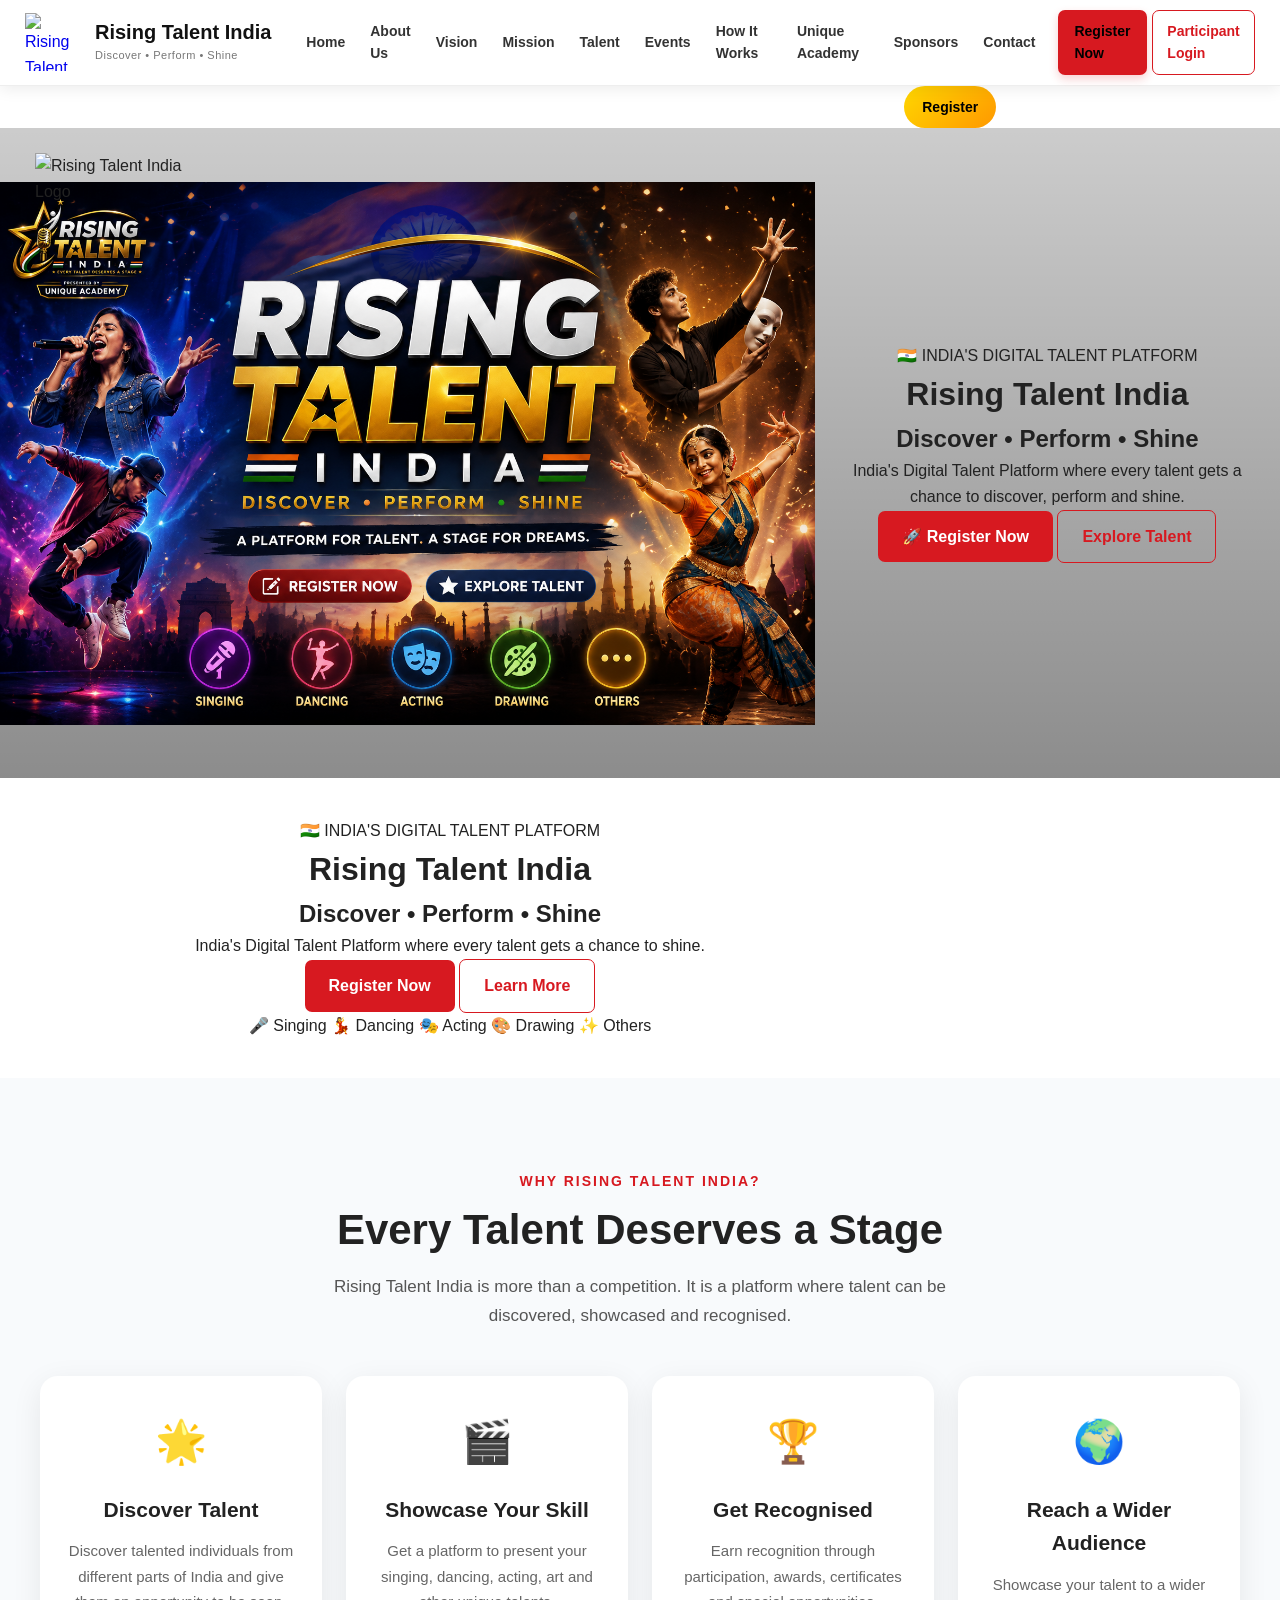
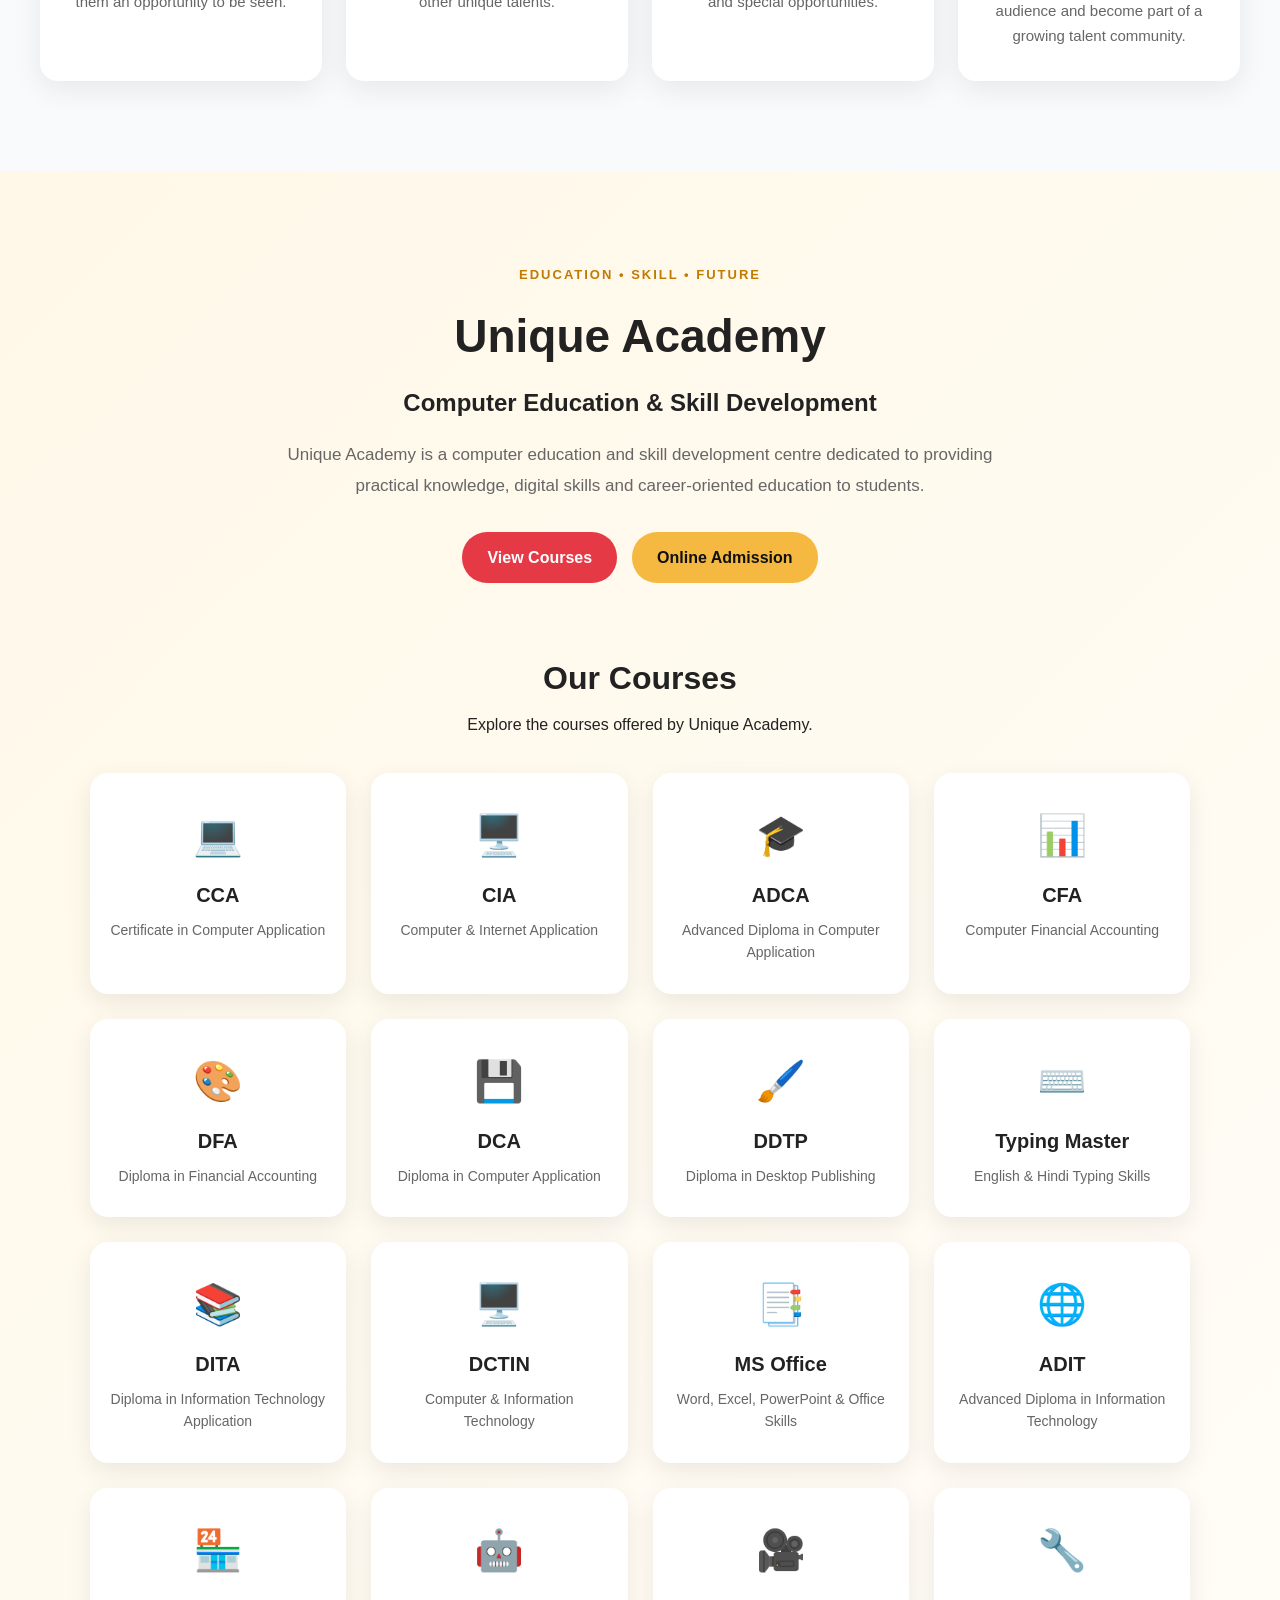
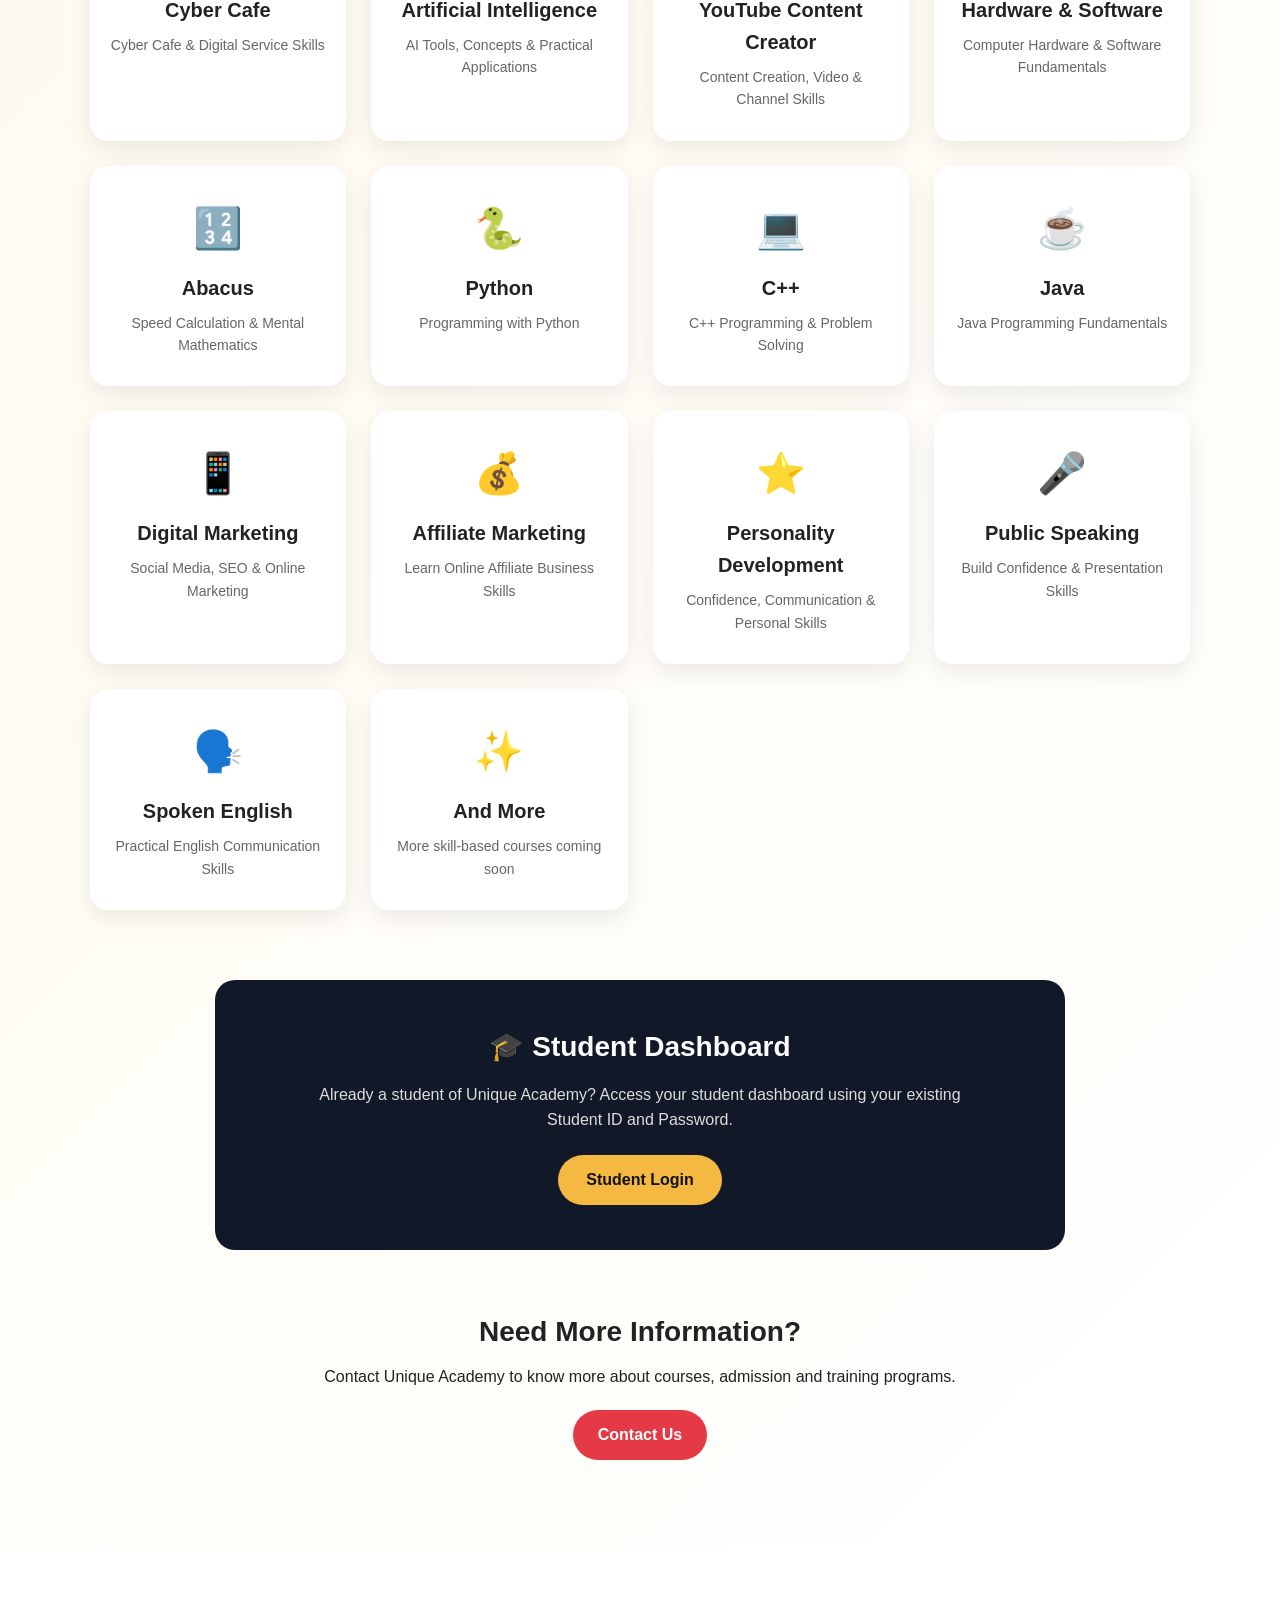
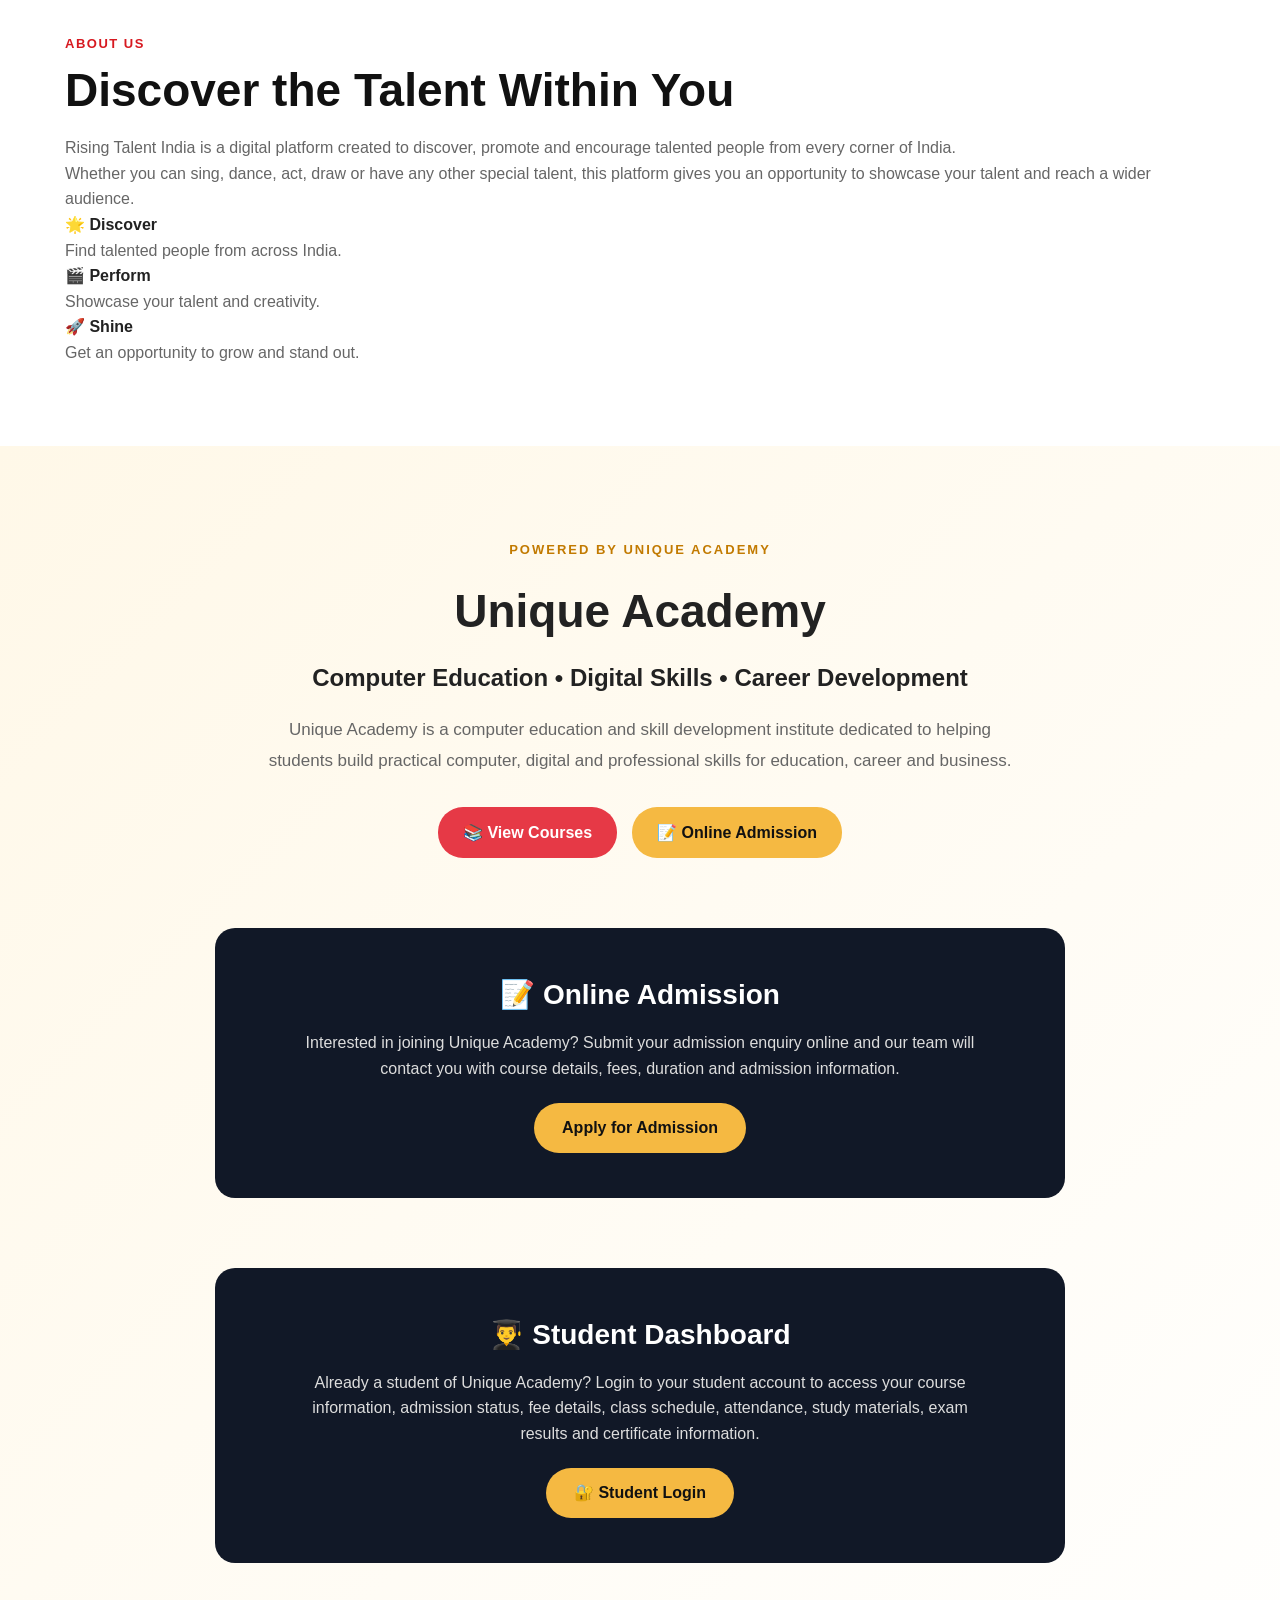
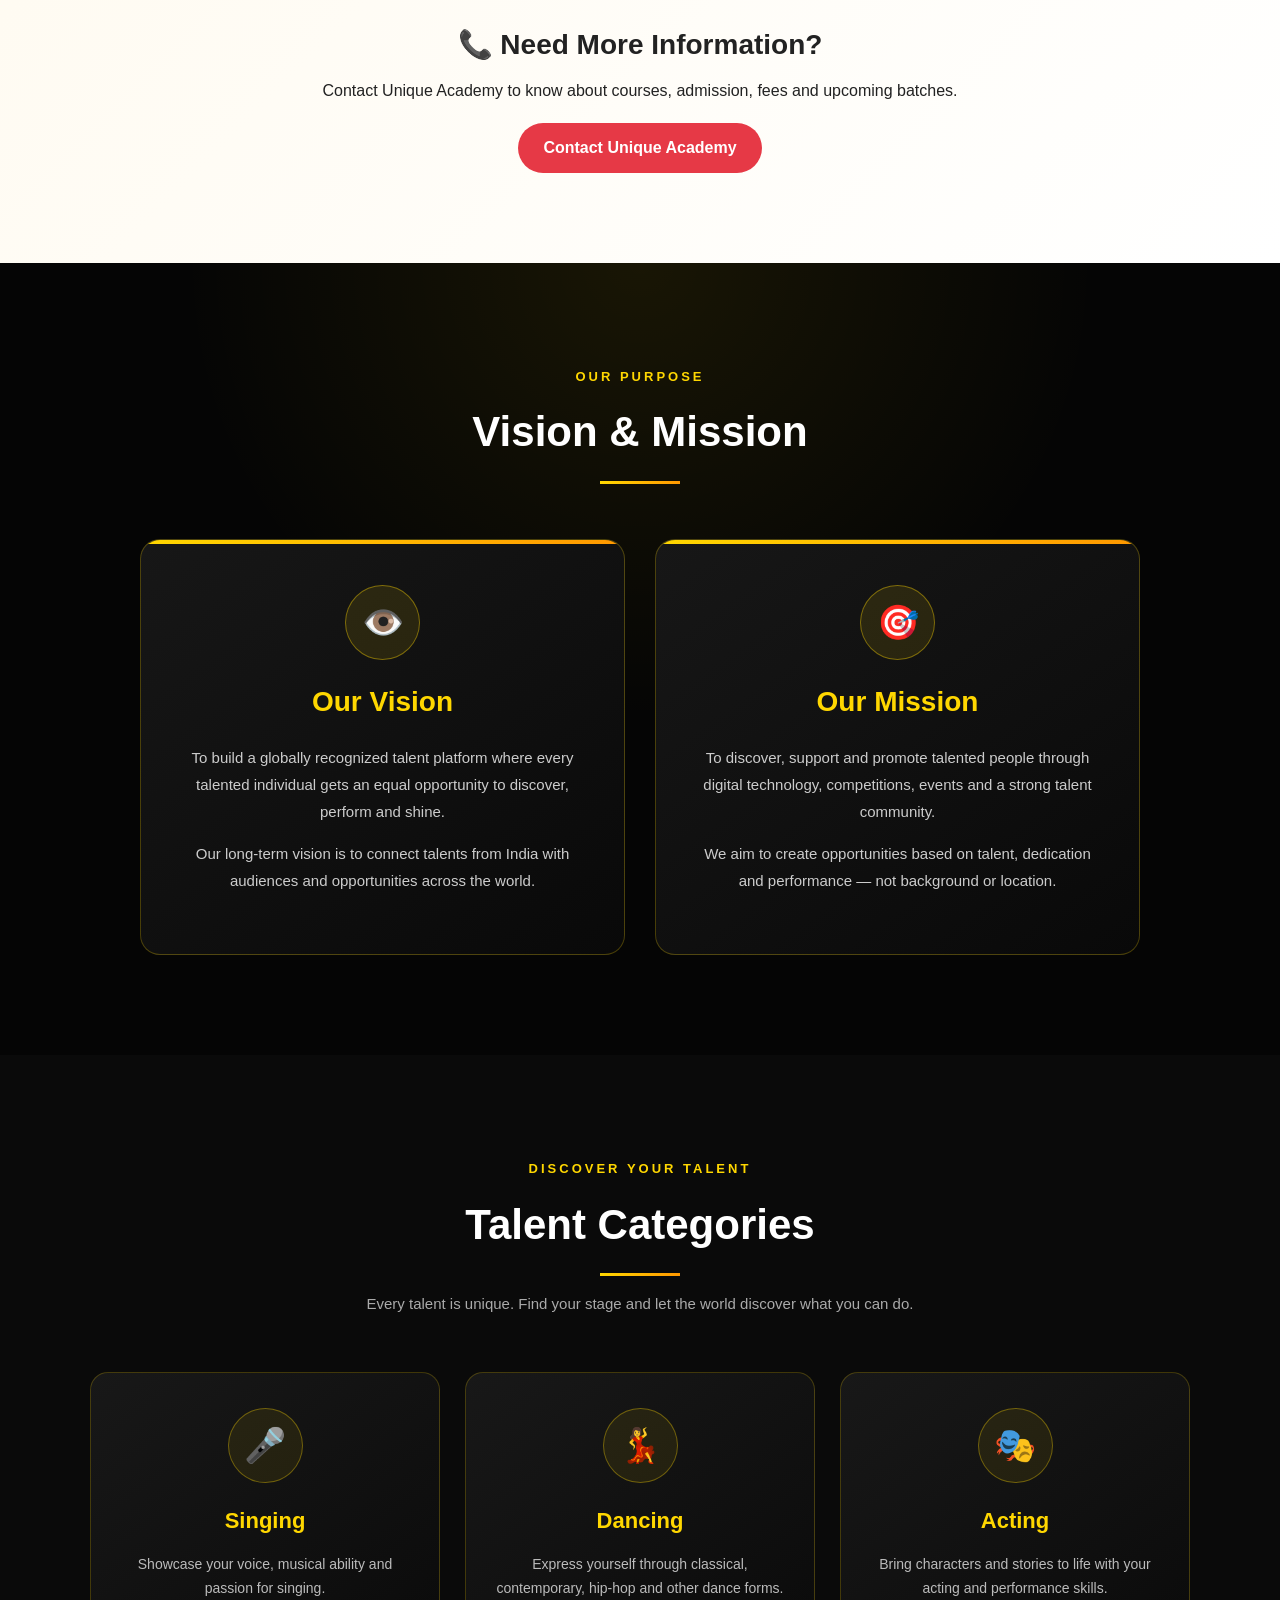
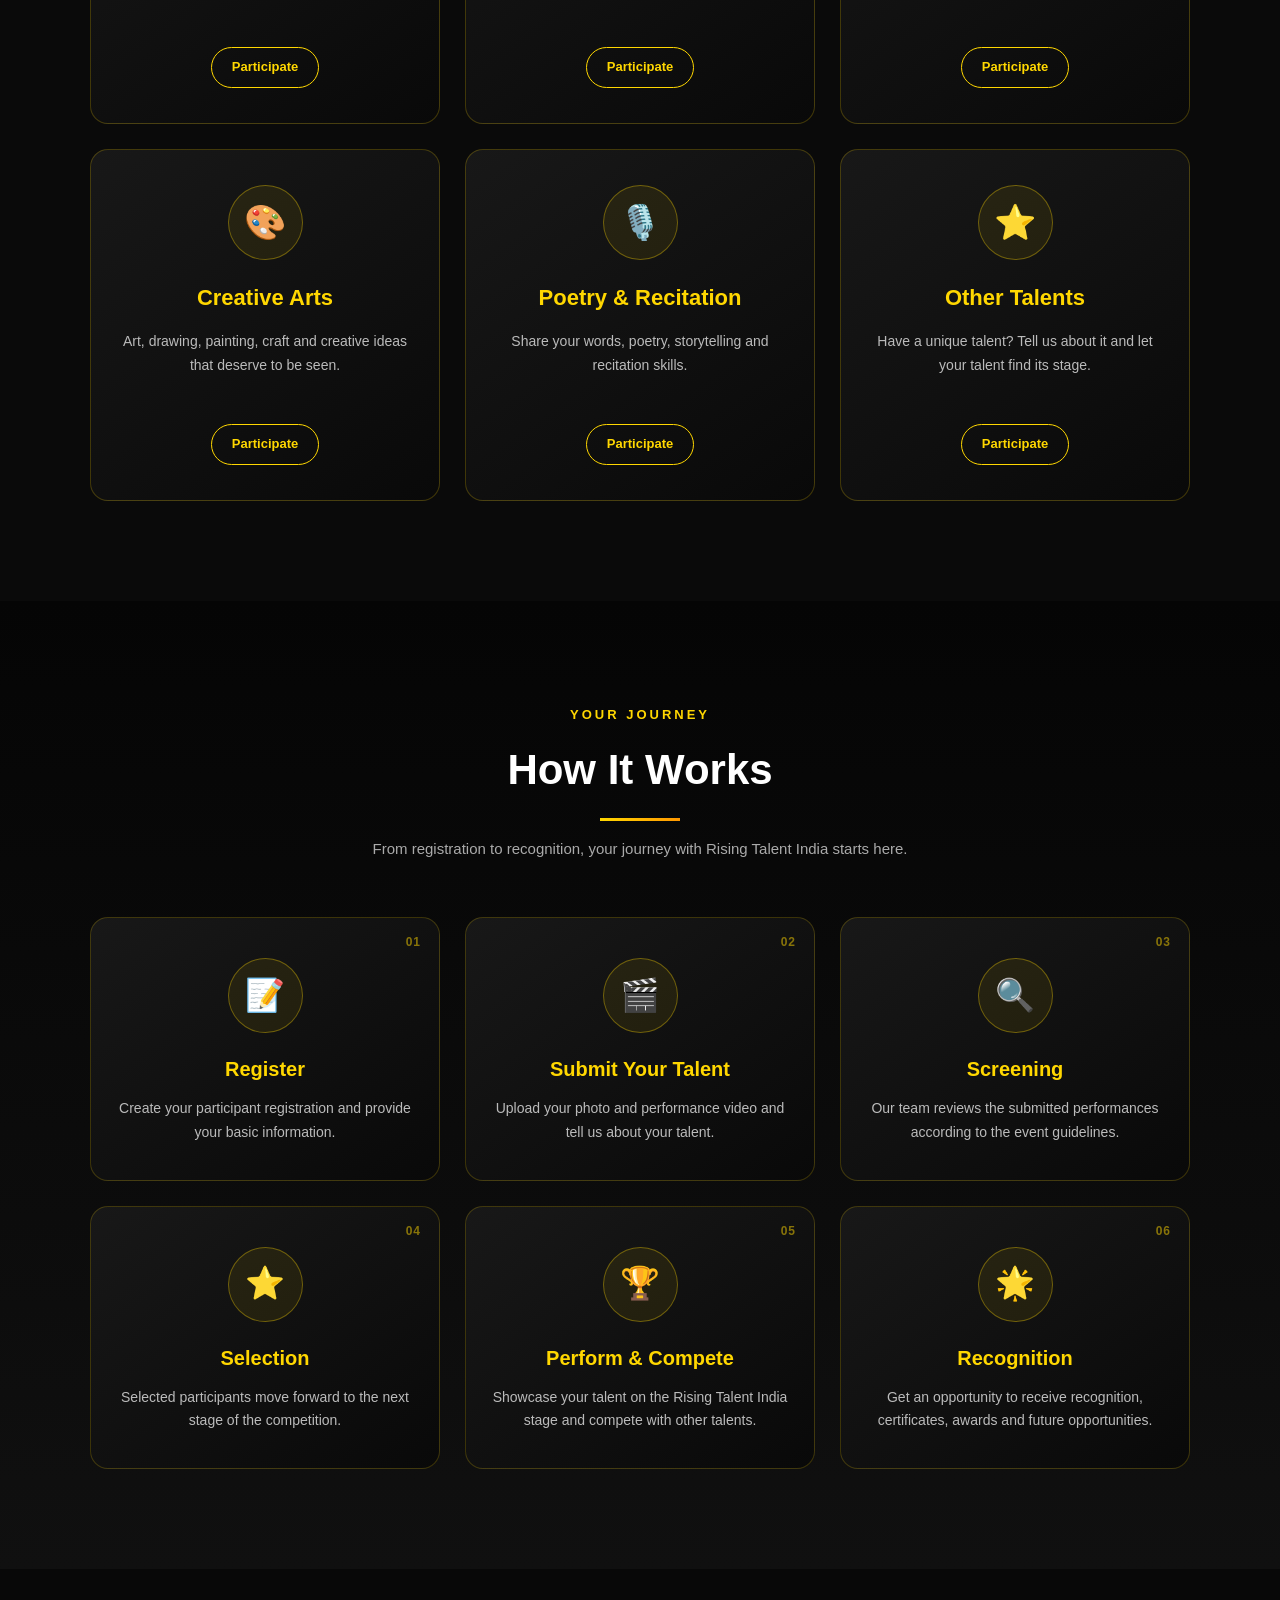
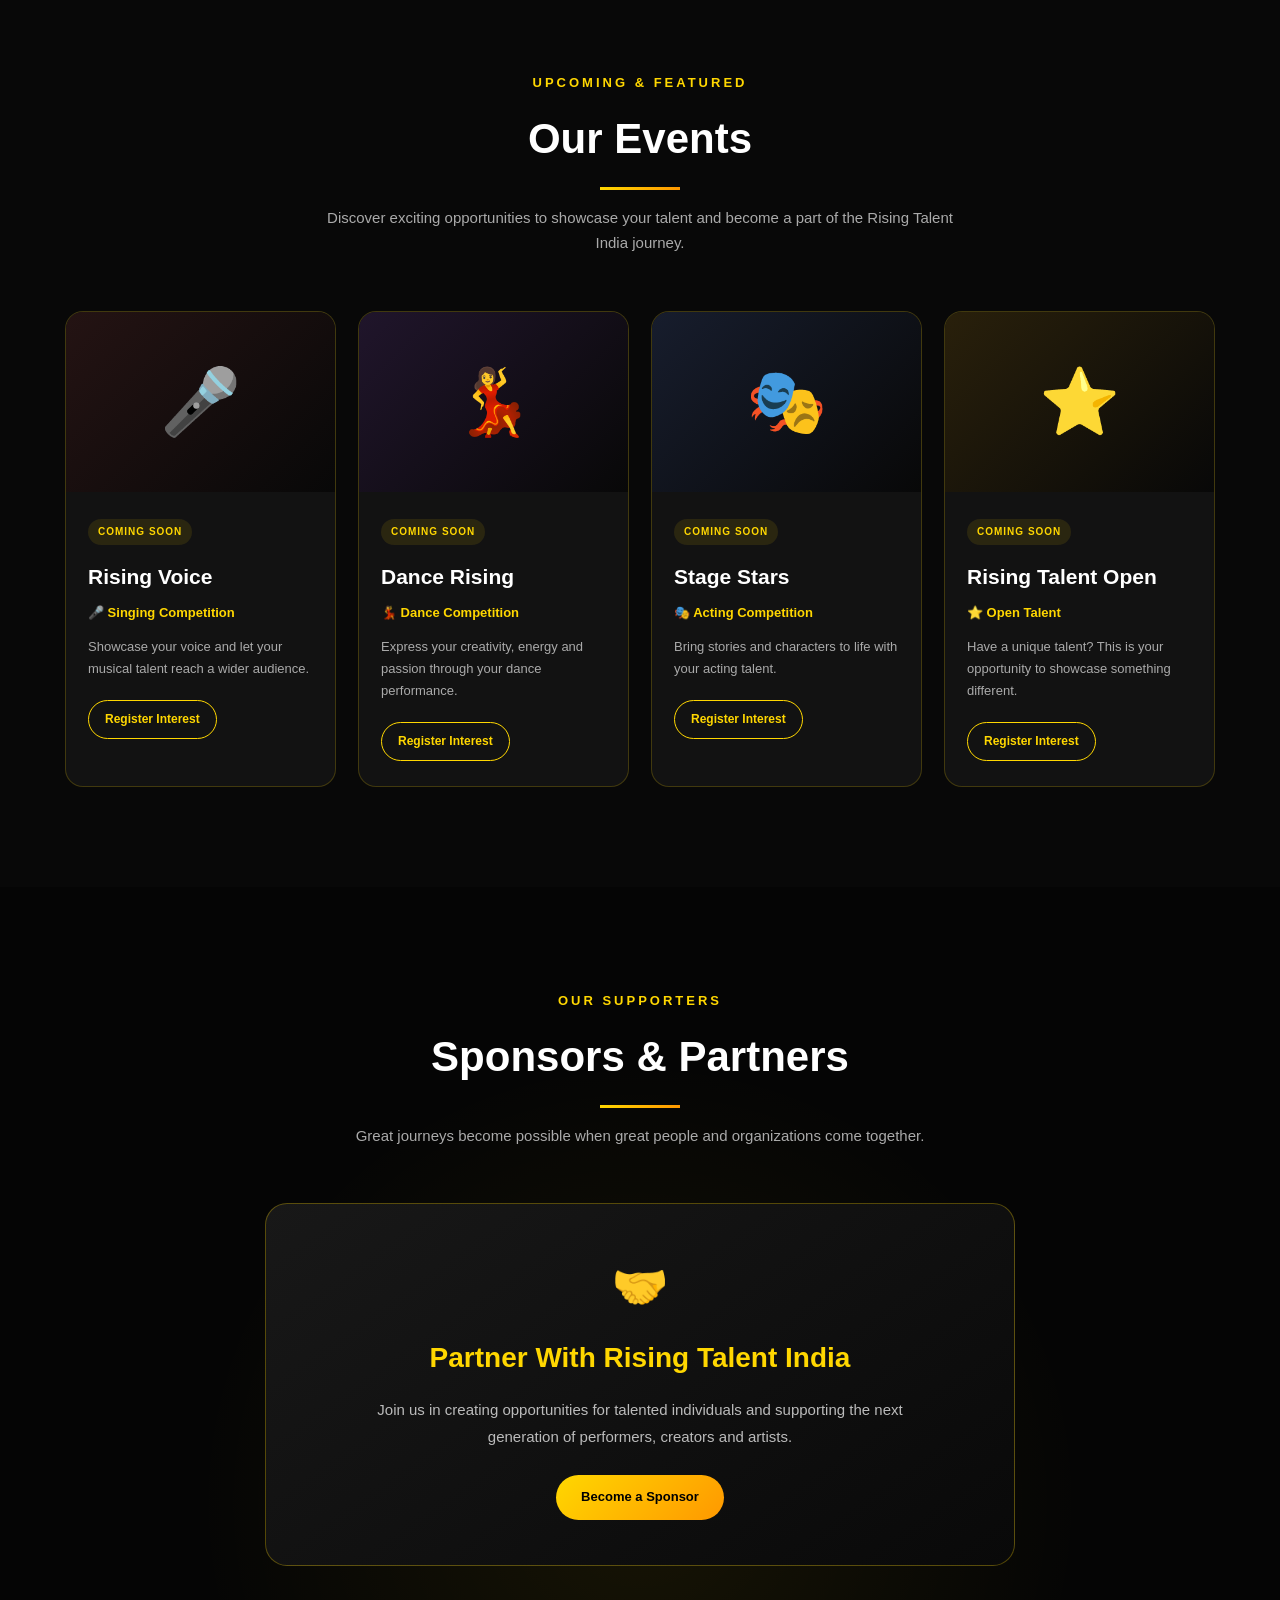
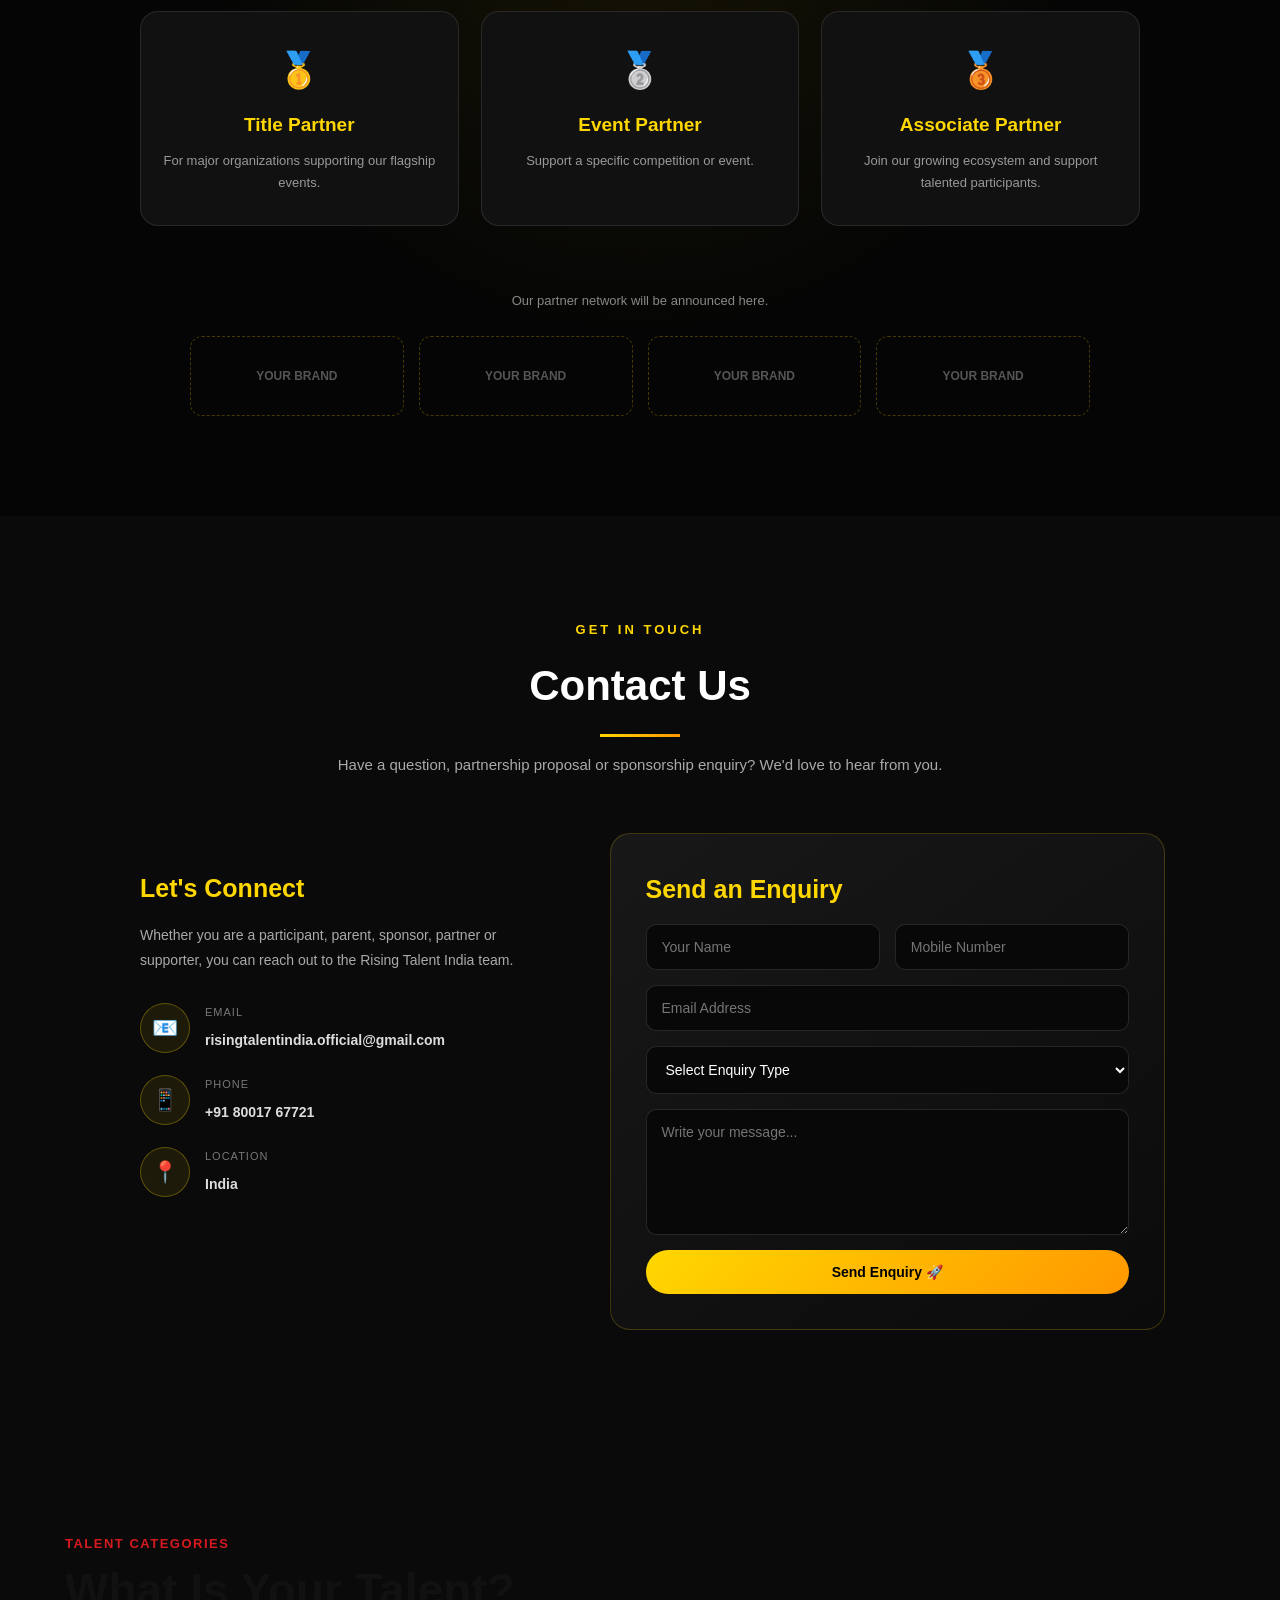
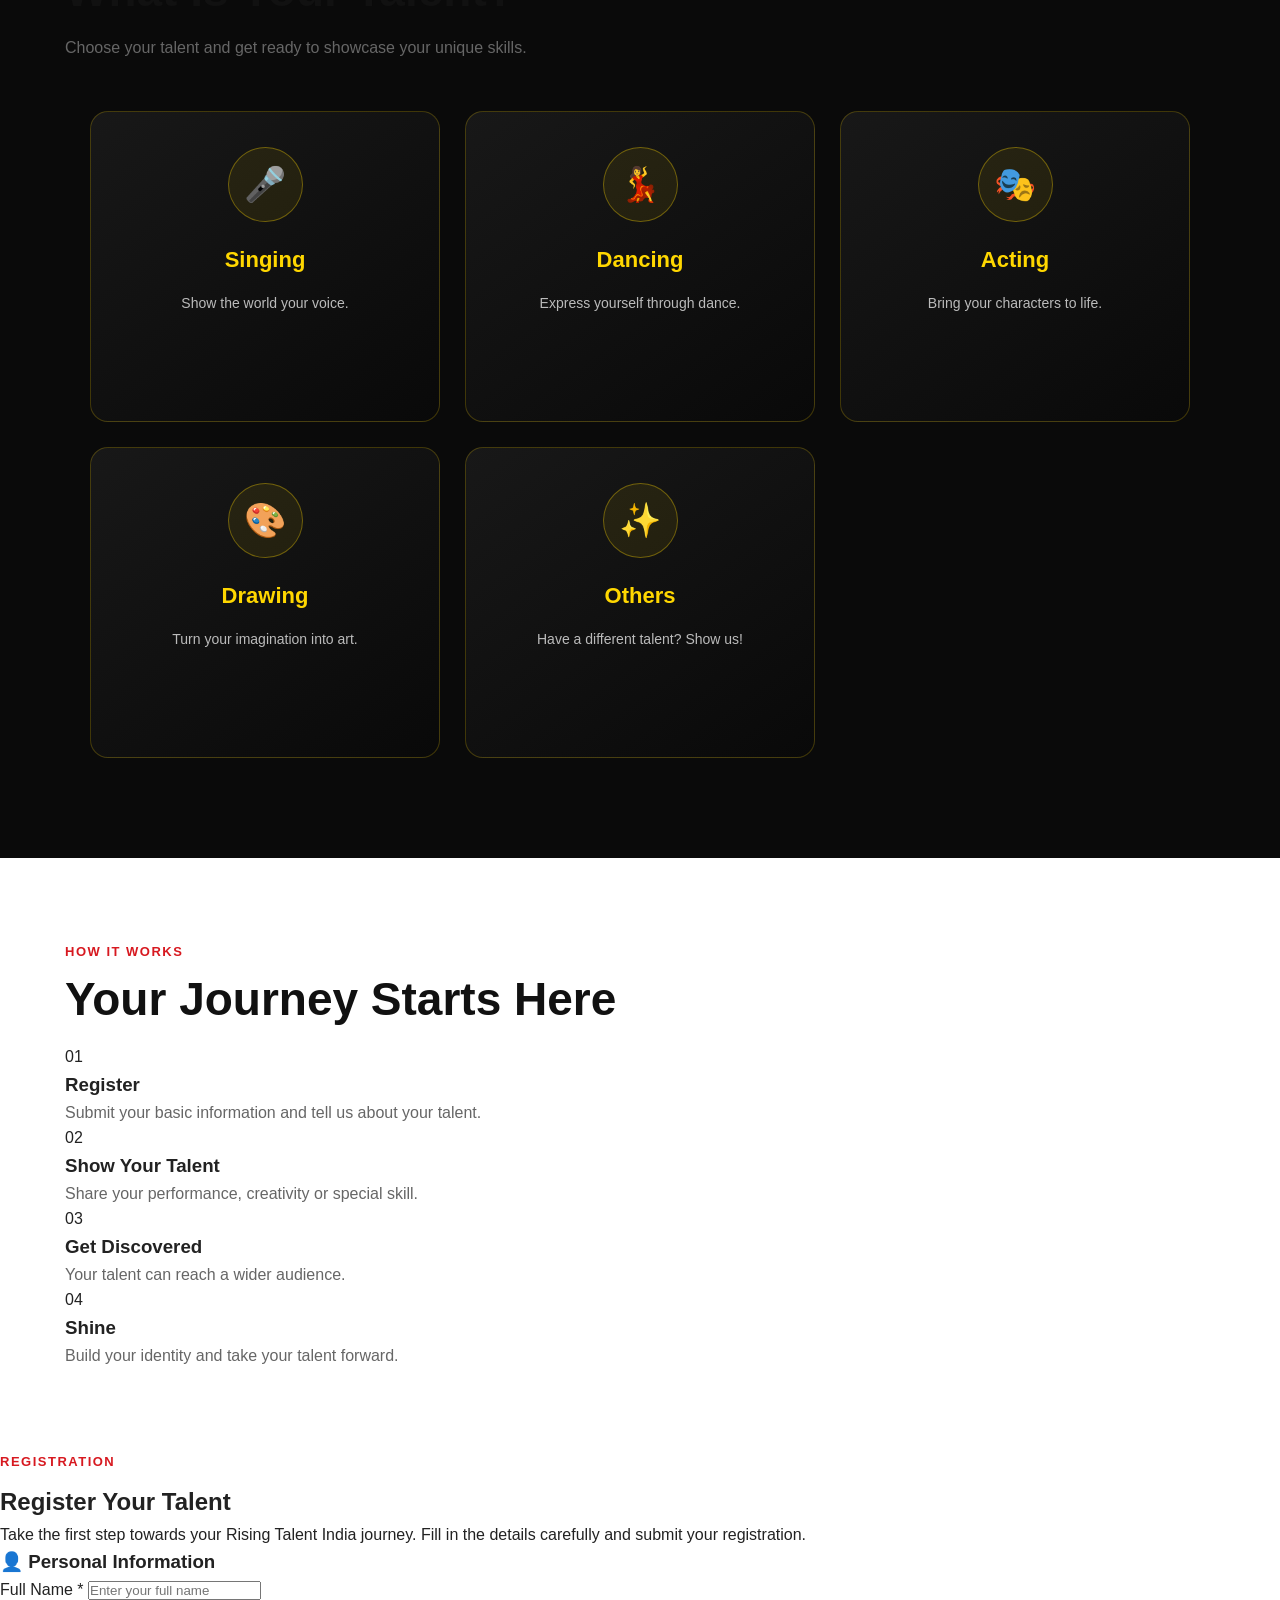
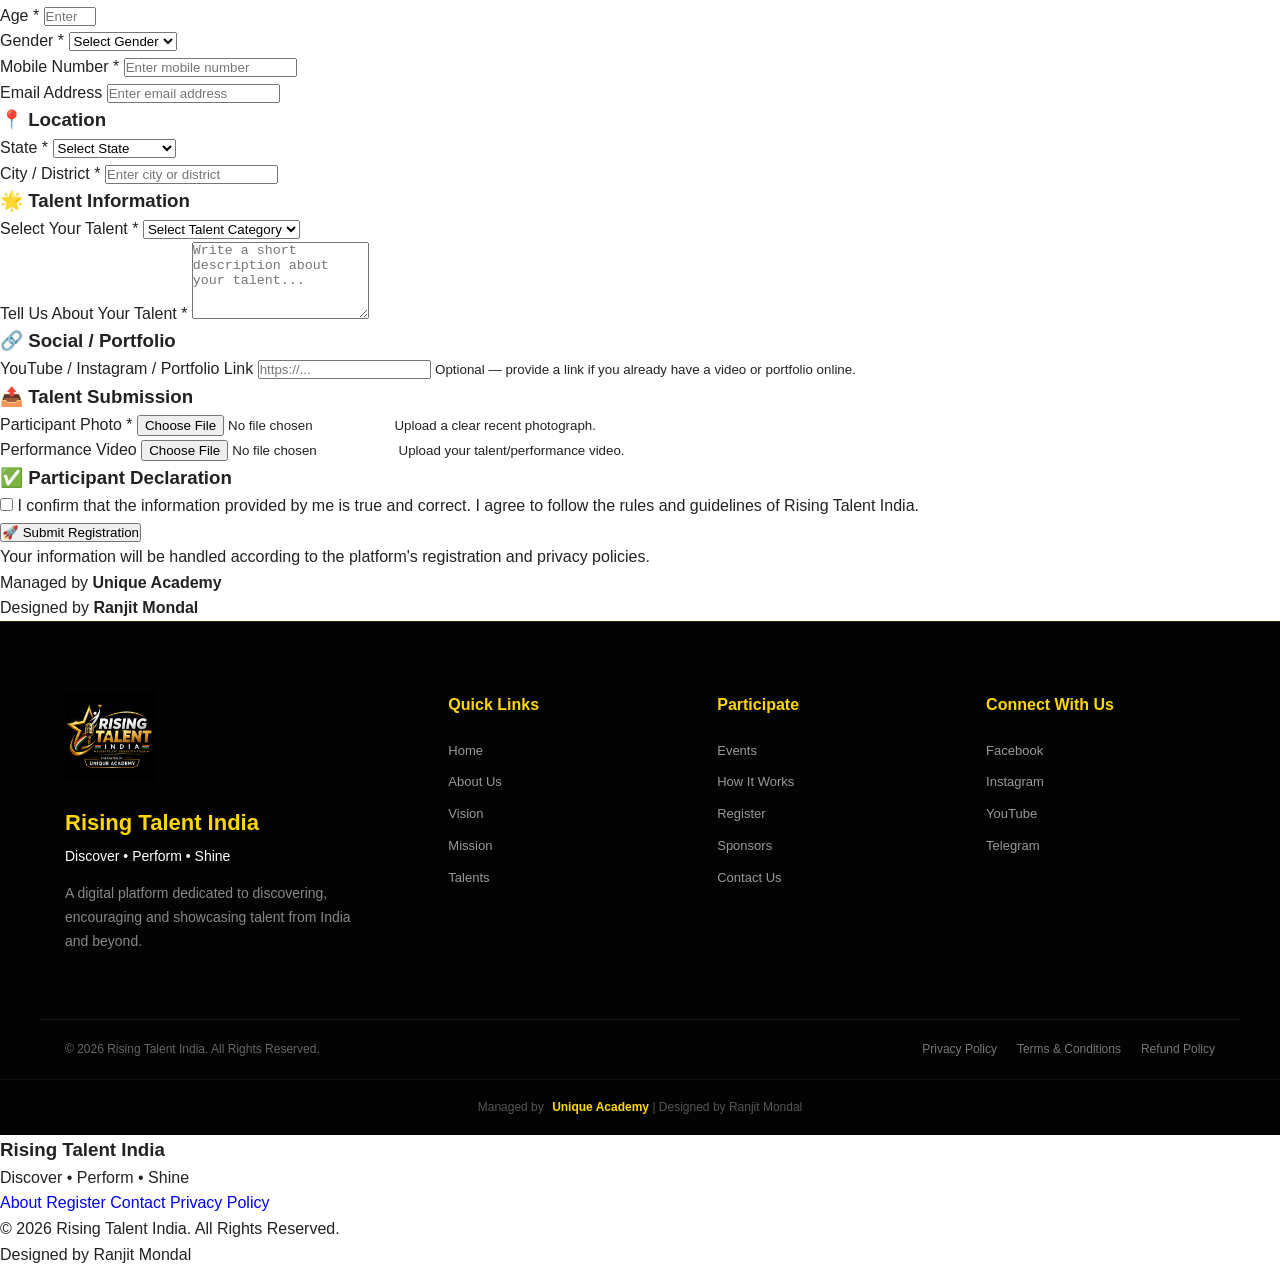
==== commit 8605ae60: "Update index.html" ====
--- a/index.html
+++ b/index.html
@@ -652,181 +652,6 @@
         </div>
 
     </div>
-
-
-    <!-- ================= COURSES ================= -->
-
-    <div class="academy-courses" id="academy-courses">
-
-        <h3>Our Courses</h3>
-
-        <p>
-            Choose from a wide range of computer, technology,
-            digital marketing and personality development courses.
-        </p>
-
-        <div class="academy-course-grid">
-
-            <div class="academy-course-card">
-                <div class="course-icon">💻</div>
-                <h4>CCA</h4>
-                <p>Certificate in Computer Application</p>
-            </div>
-
-            <div class="academy-course-card">
-                <div class="course-icon">🖥️</div>
-                <h4>CIA</h4>
-                <p>Computer Information Application</p>
-            </div>
-
-            <div class="academy-course-card">
-                <div class="course-icon">🎓</div>
-                <h4>ADCA</h4>
-                <p>Advanced Diploma in Computer Application</p>
-            </div>
-
-            <div class="academy-course-card">
-                <div class="course-icon">📊</div>
-                <h4>CFA</h4>
-                <p>Computer Financial Accounting</p>
-            </div>
-
-            <div class="academy-course-card">
-                <div class="course-icon">📘</div>
-                <h4>DFA</h4>
-                <p>Diploma in Financial Accounting</p>
-            </div>
-
-            <div class="academy-course-card">
-                <div class="course-icon">💻</div>
-                <h4>DCA</h4>
-                <p>Diploma in Computer Application</p>
-            </div>
-
-            <div class="academy-course-card">
-                <div class="course-icon">🎨</div>
-                <h4>DDTP</h4>
-                <p>Diploma in Desktop Publishing</p>
-            </div>
-
-            <div class="academy-course-card">
-                <div class="course-icon">⌨️</div>
-                <h4>Typing Master</h4>
-                <p>Typing and Computer Typing Skills</p>
-            </div>
-
-            <div class="academy-course-card">
-                <div class="course-icon">🖥️</div>
-                <h4>DITA</h4>
-                <p>Diploma in Information Technology Application</p>
-            </div>
-
-            <div class="academy-course-card">
-                <div class="course-icon">🔧</div>
-                <h4>DCTIN</h4>
-                <p>Computer Technology and Networking</p>
-            </div>
-
-            <div class="academy-course-card">
-                <div class="course-icon">📑</div>
-                <h4>MS Office</h4>
-                <p>Word, Excel, PowerPoint and Office Skills</p>
-            </div>
-
-            <div class="academy-course-card">
-                <div class="course-icon">🎓</div>
-                <h4>ADIT</h4>
-                <p>Advanced Diploma in Information Technology</p>
-            </div>
-
-            <div class="academy-course-card">
-                <div class="course-icon">🌐</div>
-                <h4>Cyber Cafe</h4>
-                <p>Cyber Cafe and Online Service Skills</p>
-            </div>
-
-            <div class="academy-course-card">
-                <div class="course-icon">🤖</div>
-                <h4>Artificial Intelligence</h4>
-                <p>AI Tools and Modern Artificial Intelligence</p>
-            </div>
-
-            <div class="academy-course-card">
-                <div class="course-icon">🎥</div>
-                <h4>YouTube Content Creator</h4>
-                <p>Content Creation, Video and YouTube Skills</p>
-            </div>
-
-            <div class="academy-course-card">
-                <div class="course-icon">⚙️</div>
-                <h4>Hardware & Software</h4>
-                <p>Computer Hardware and Software Fundamentals</p>
-            </div>
-
-            <div class="academy-course-card">
-                <div class="course-icon">🔢</div>
-                <h4>Abacus</h4>
-                <p>Abacus and Mental Mathematics</p>
-            </div>
-
-            <div class="academy-course-card">
-                <div class="course-icon">🐍</div>
-                <h4>Python</h4>
-                <p>Python Programming Fundamentals</p>
-            </div>
-
-            <div class="academy-course-card">
-                <div class="course-icon">💻</div>
-                <h4>C++</h4>
-                <p>C++ Programming</p>
-            </div>
-
-            <div class="academy-course-card">
-                <div class="course-icon">☕</div>
-                <h4>Java</h4>
-                <p>Java Programming</p>
-            </div>
-
-            <div class="academy-course-card">
-                <div class="course-icon">📱</div>
-                <h4>Digital Marketing</h4>
-                <p>Social Media, SEO and Digital Marketing</p>
-            </div>
-
-            <div class="academy-course-card">
-                <div class="course-icon">💰</div>
-                <h4>Affiliate Marketing</h4>
-                <p>Affiliate Marketing and Online Business</p>
-            </div>
-
-            <div class="academy-course-card">
-                <div class="course-icon">🌟</div>
-                <h4>Personality Development</h4>
-                <p>Confidence, Communication and Personality Skills</p>
-            </div>
-
-            <div class="academy-course-card">
-                <div class="course-icon">🎤</div>
-                <h4>Public Speaking</h4>
-                <p>Public Speaking and Presentation Skills</p>
-            </div>
-
-            <div class="academy-course-card">
-                <div class="course-icon">🗣️</div>
-                <h4>Spoken English</h4>
-                <p>English Speaking and Communication Skills</p>
-            </div>
-
-            <div class="academy-course-card">
-                <div class="course-icon">✨</div>
-                <h4>And More...</h4>
-                <p>Explore more skill-based courses at Unique Academy</p>
-            </div>
-
-        </div>
-
-    </div>
-
 
     <!-- ================= ONLINE ADMISSION ================= -->
 
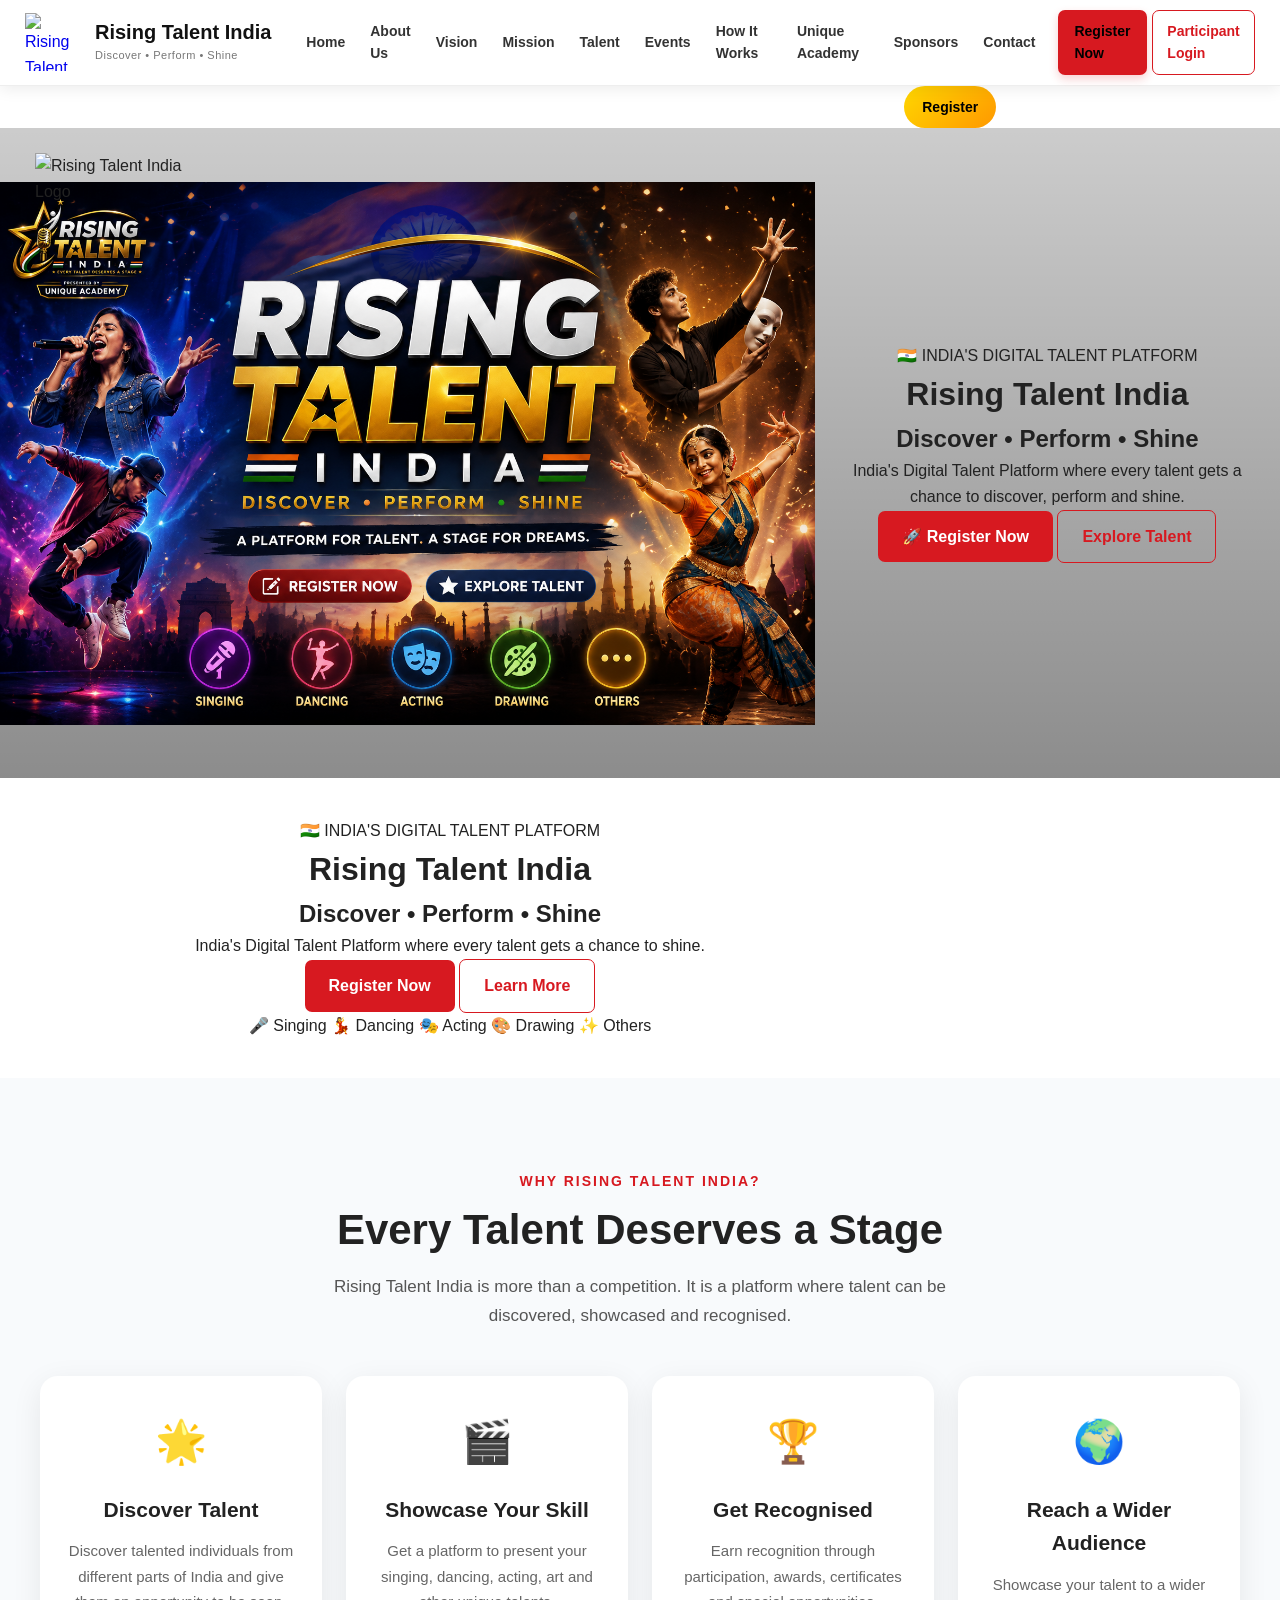
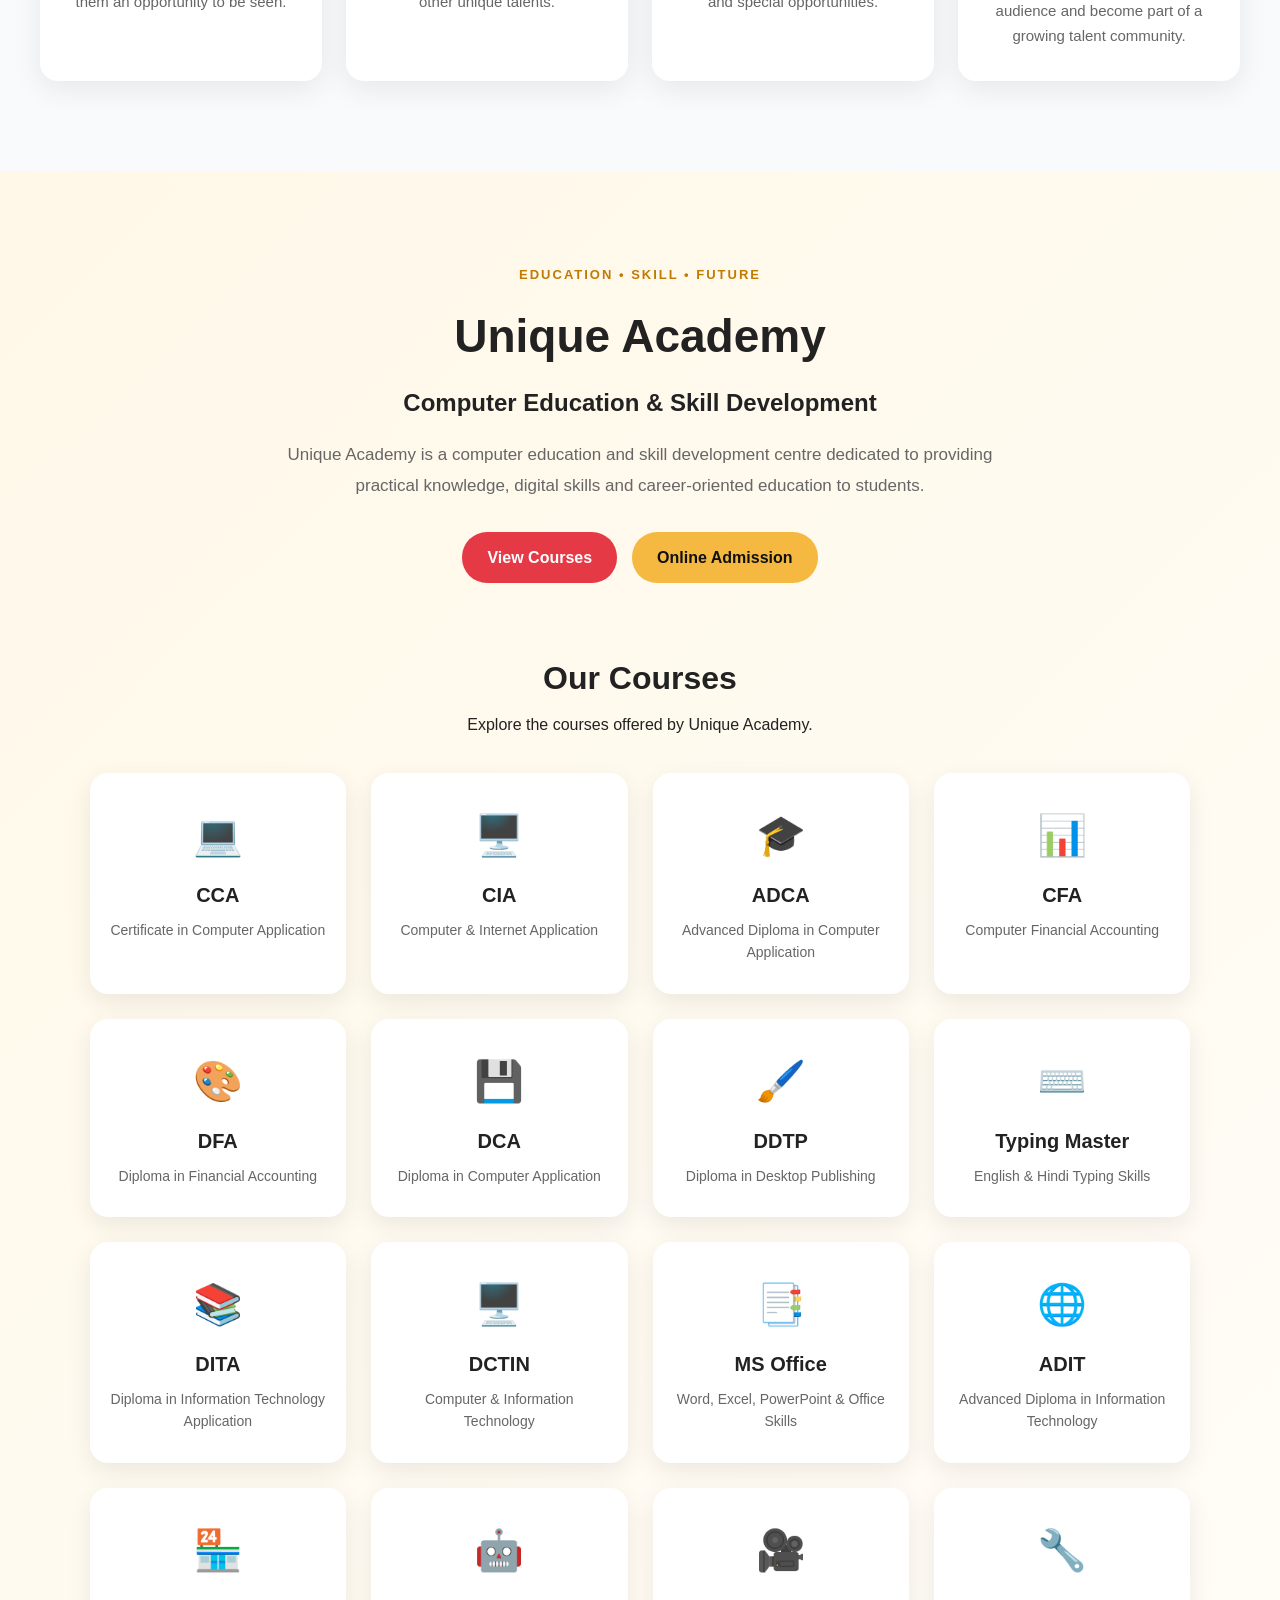
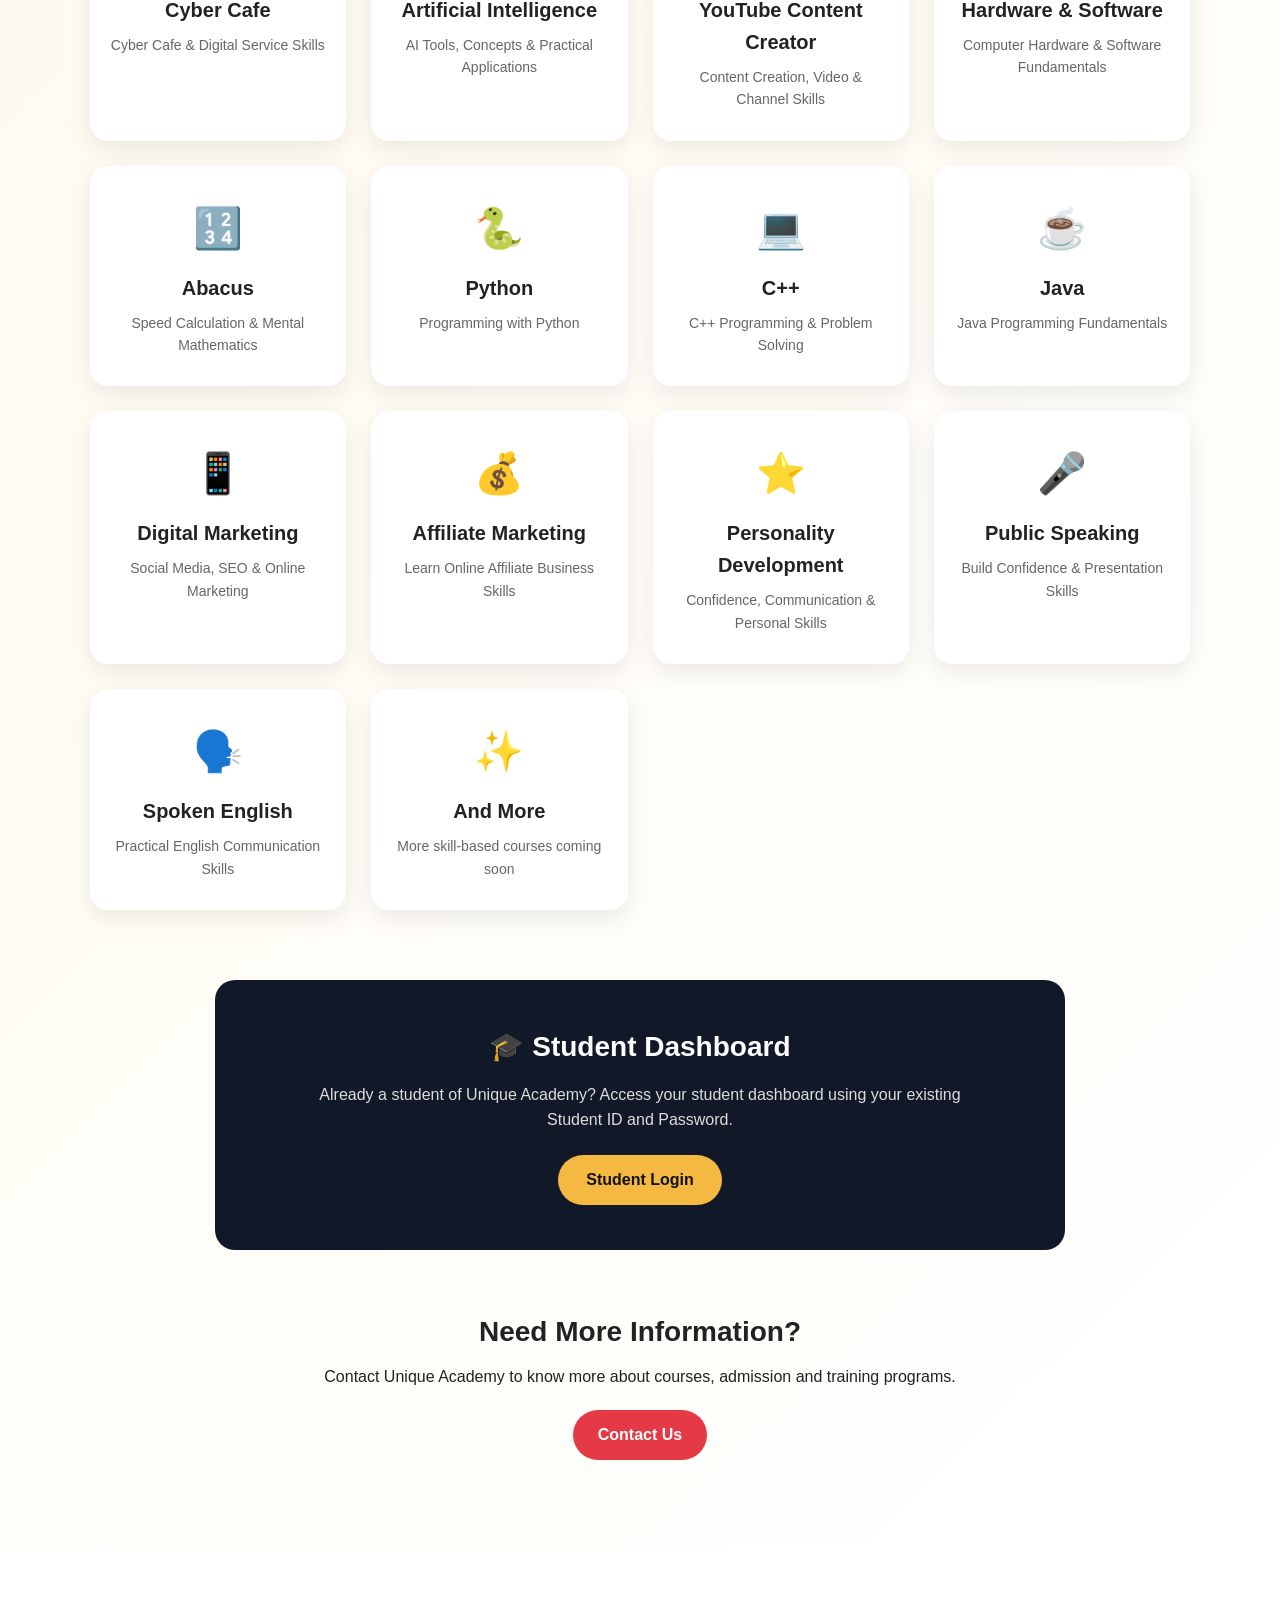
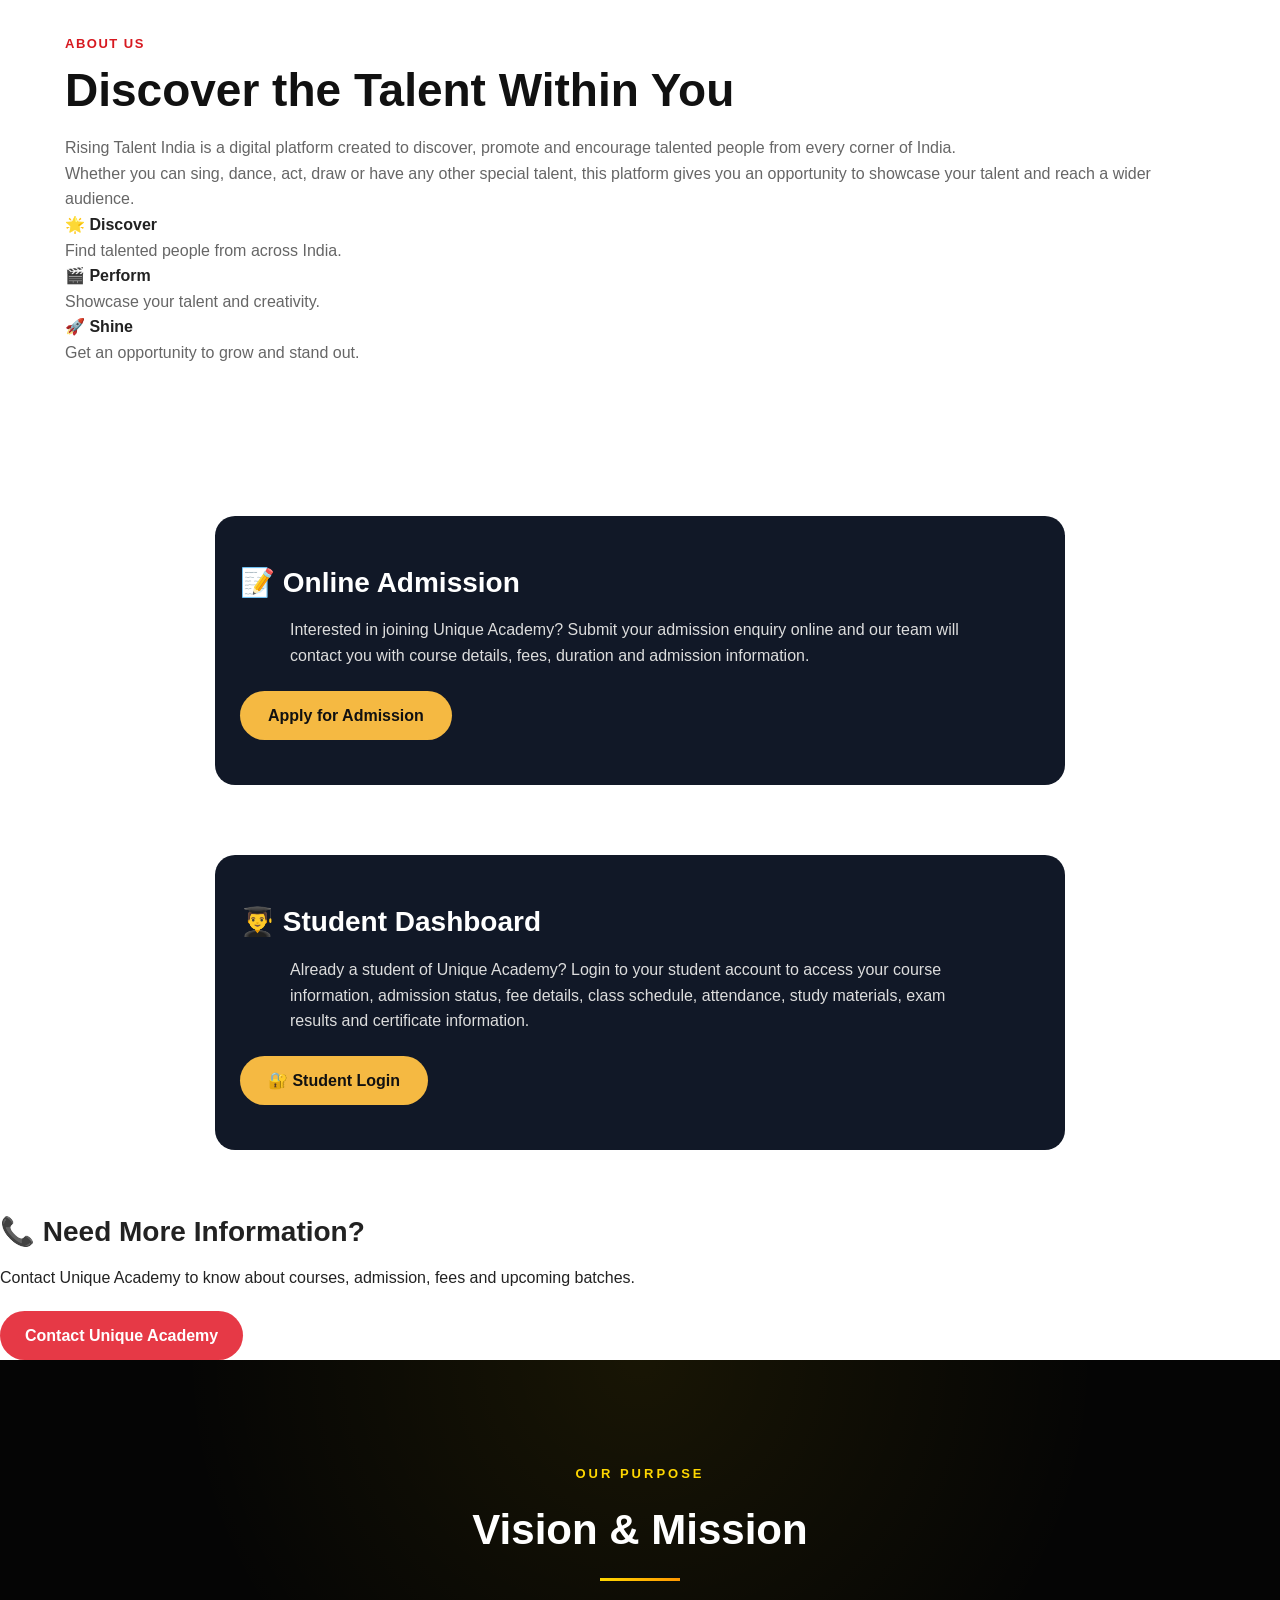
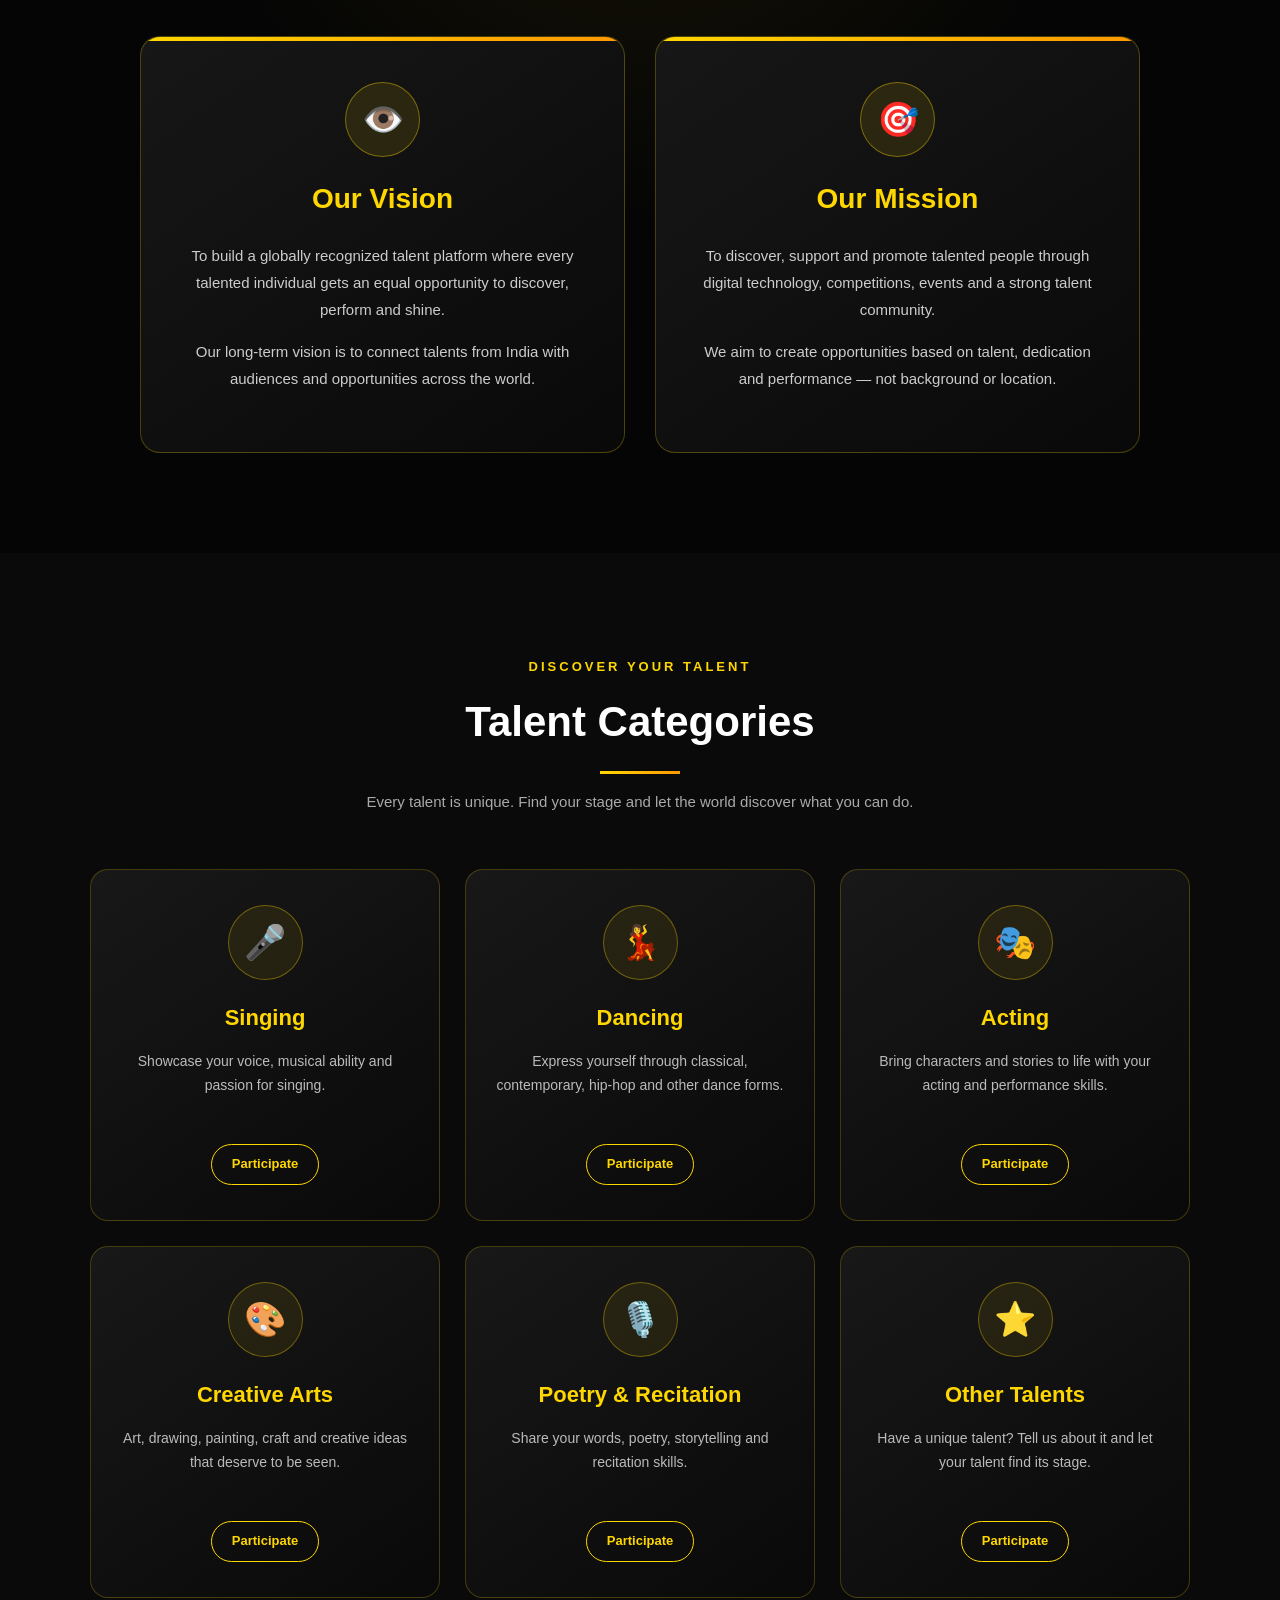
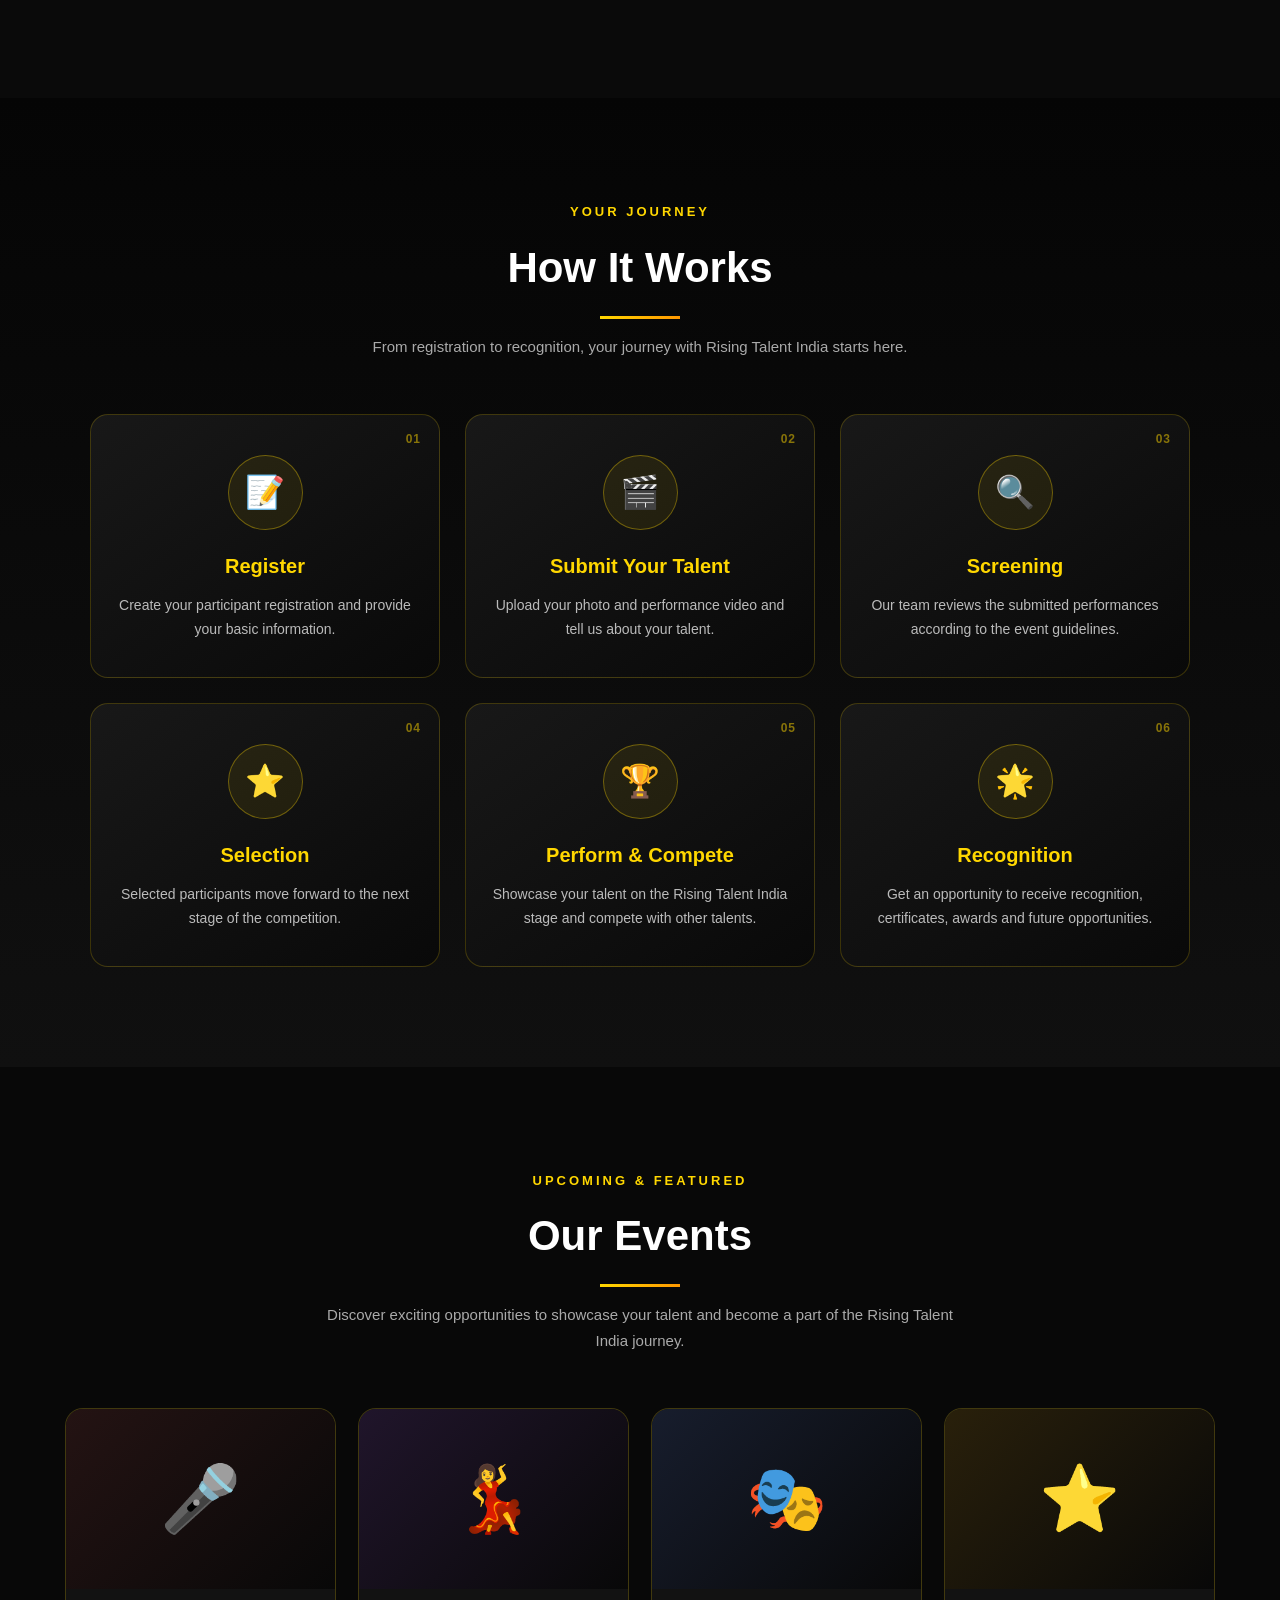
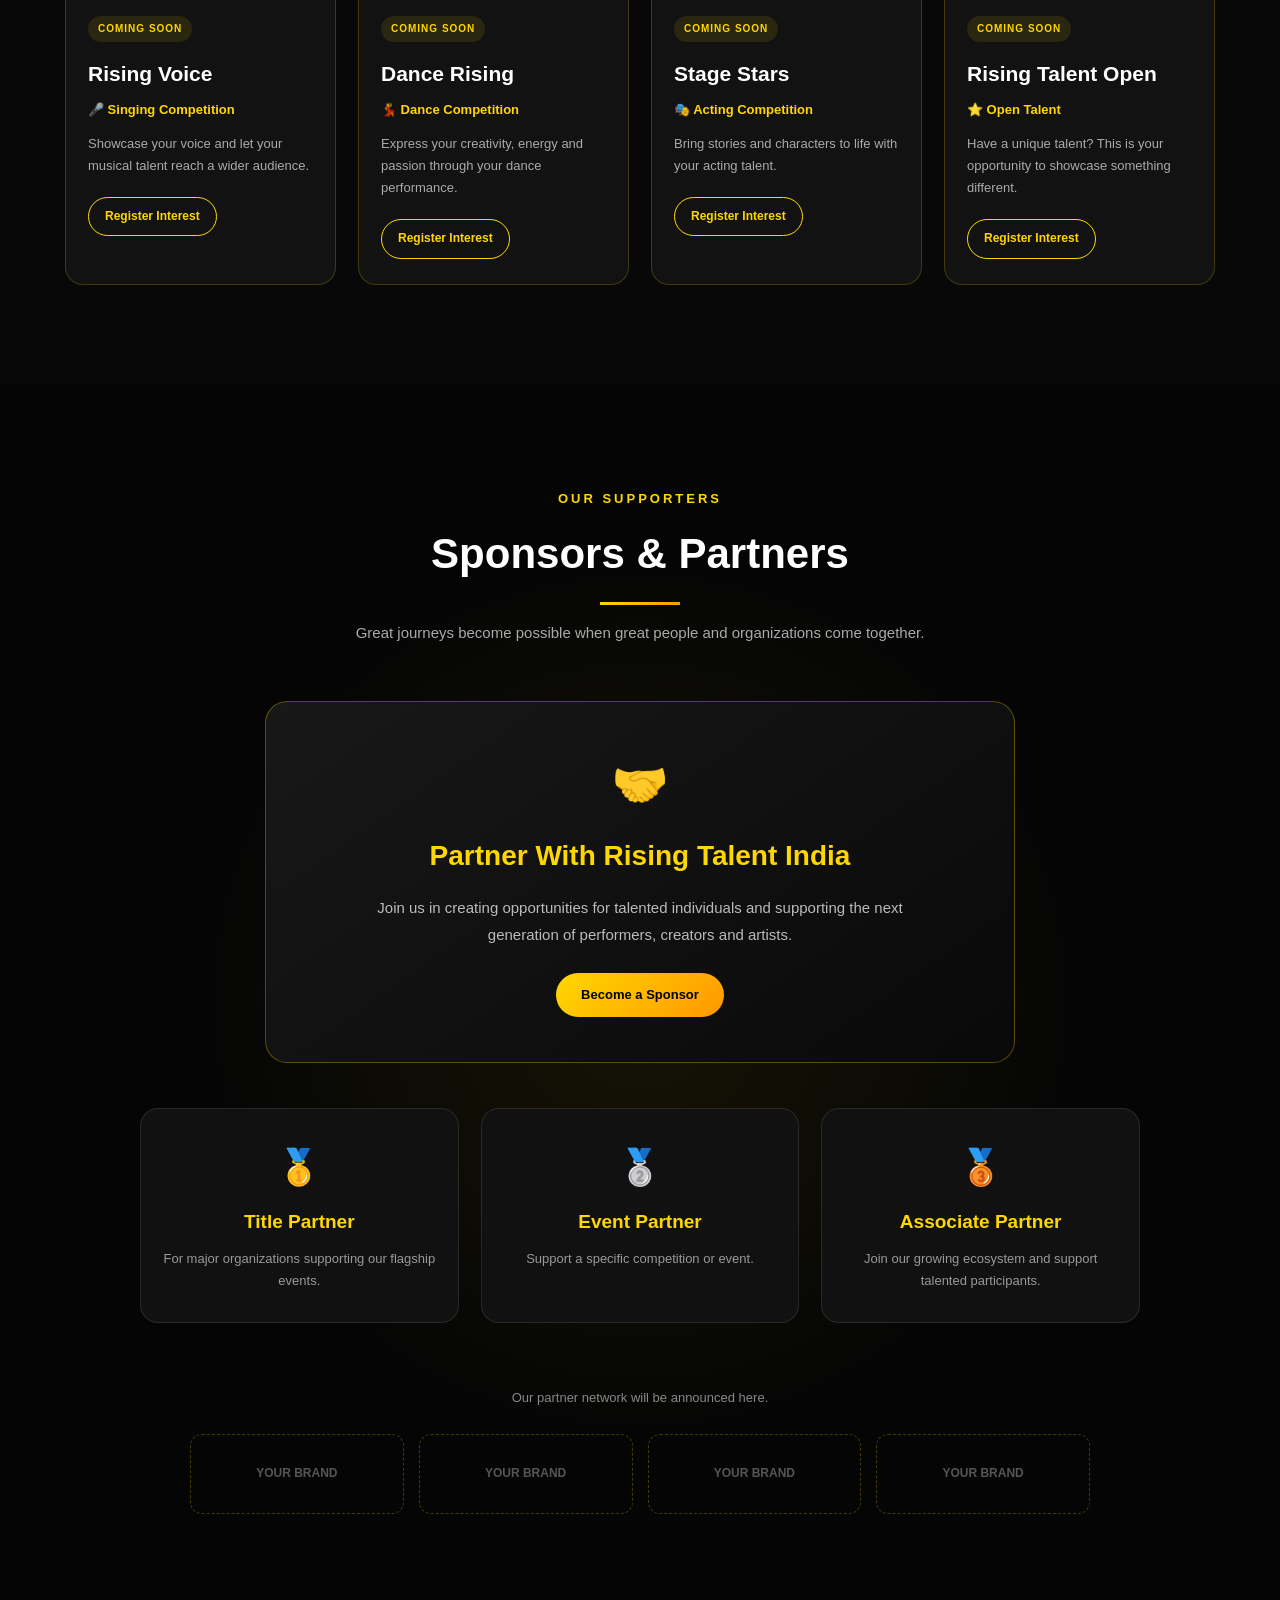
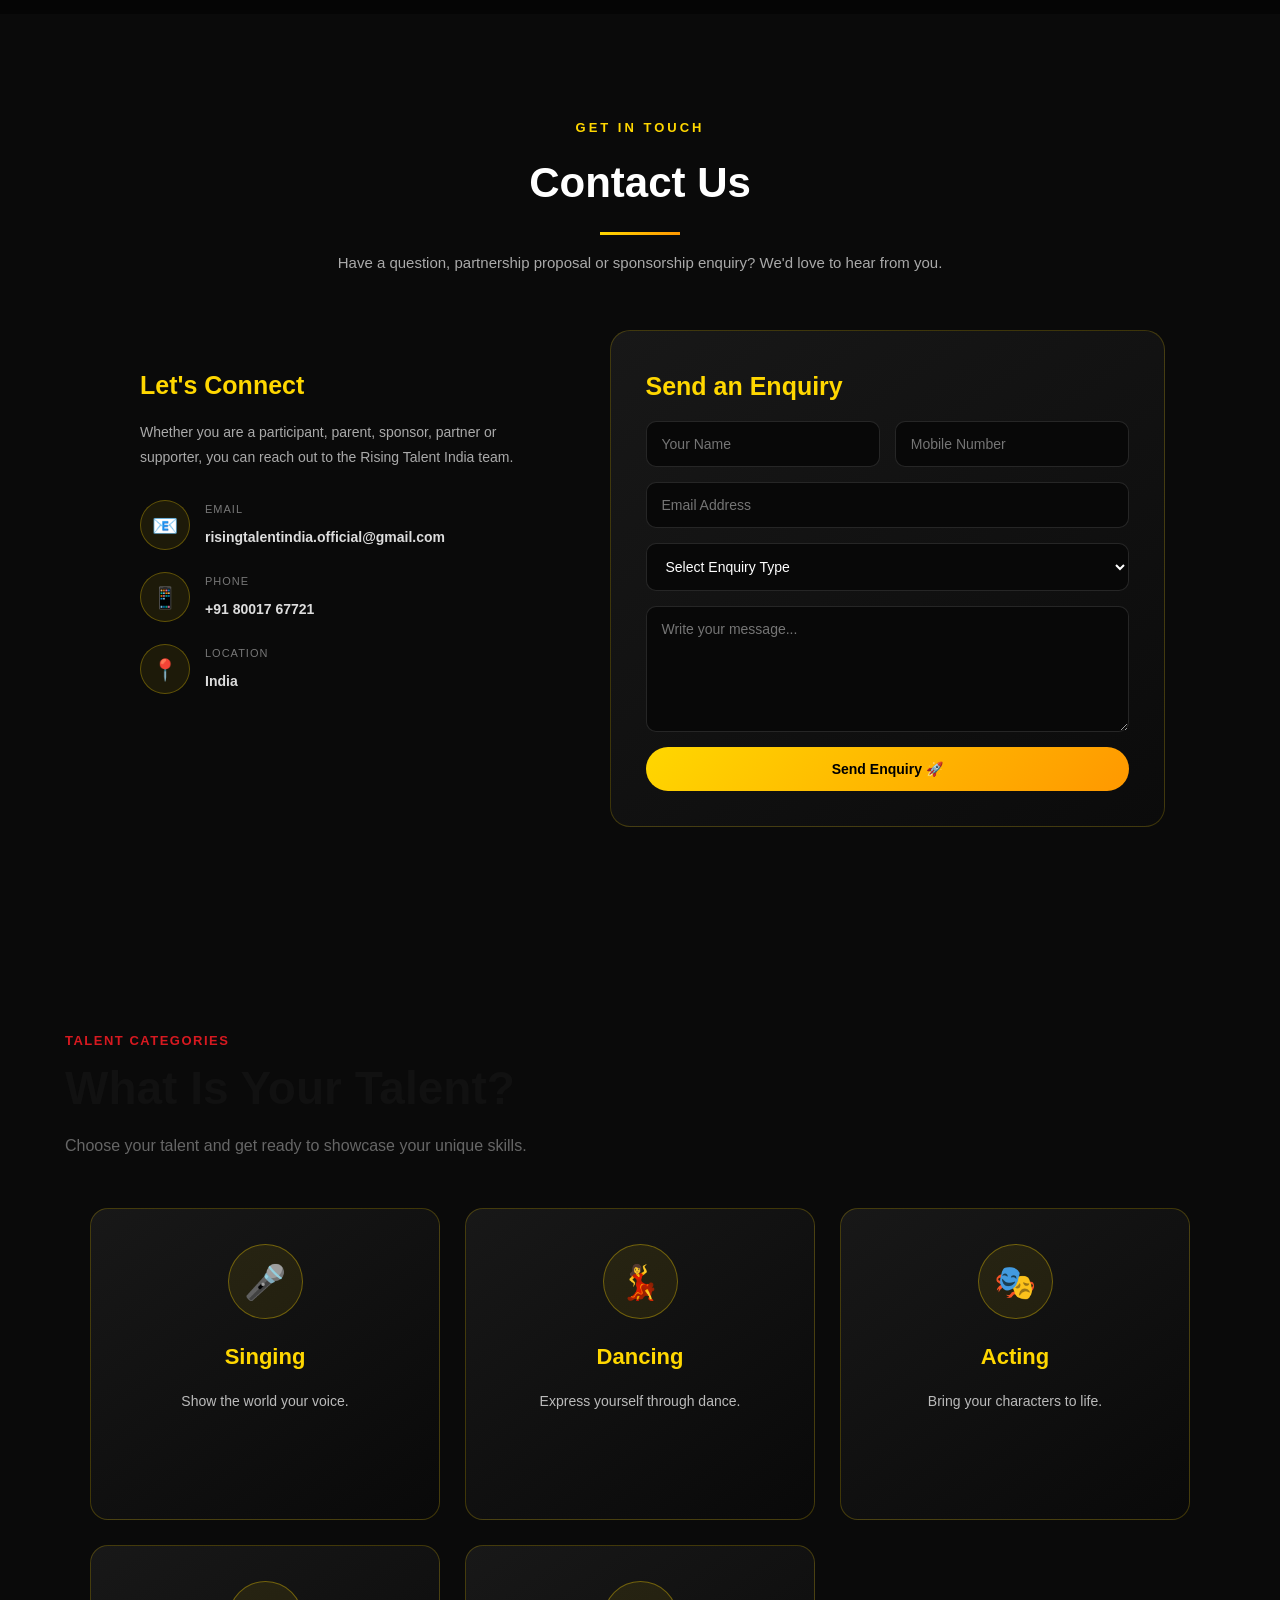
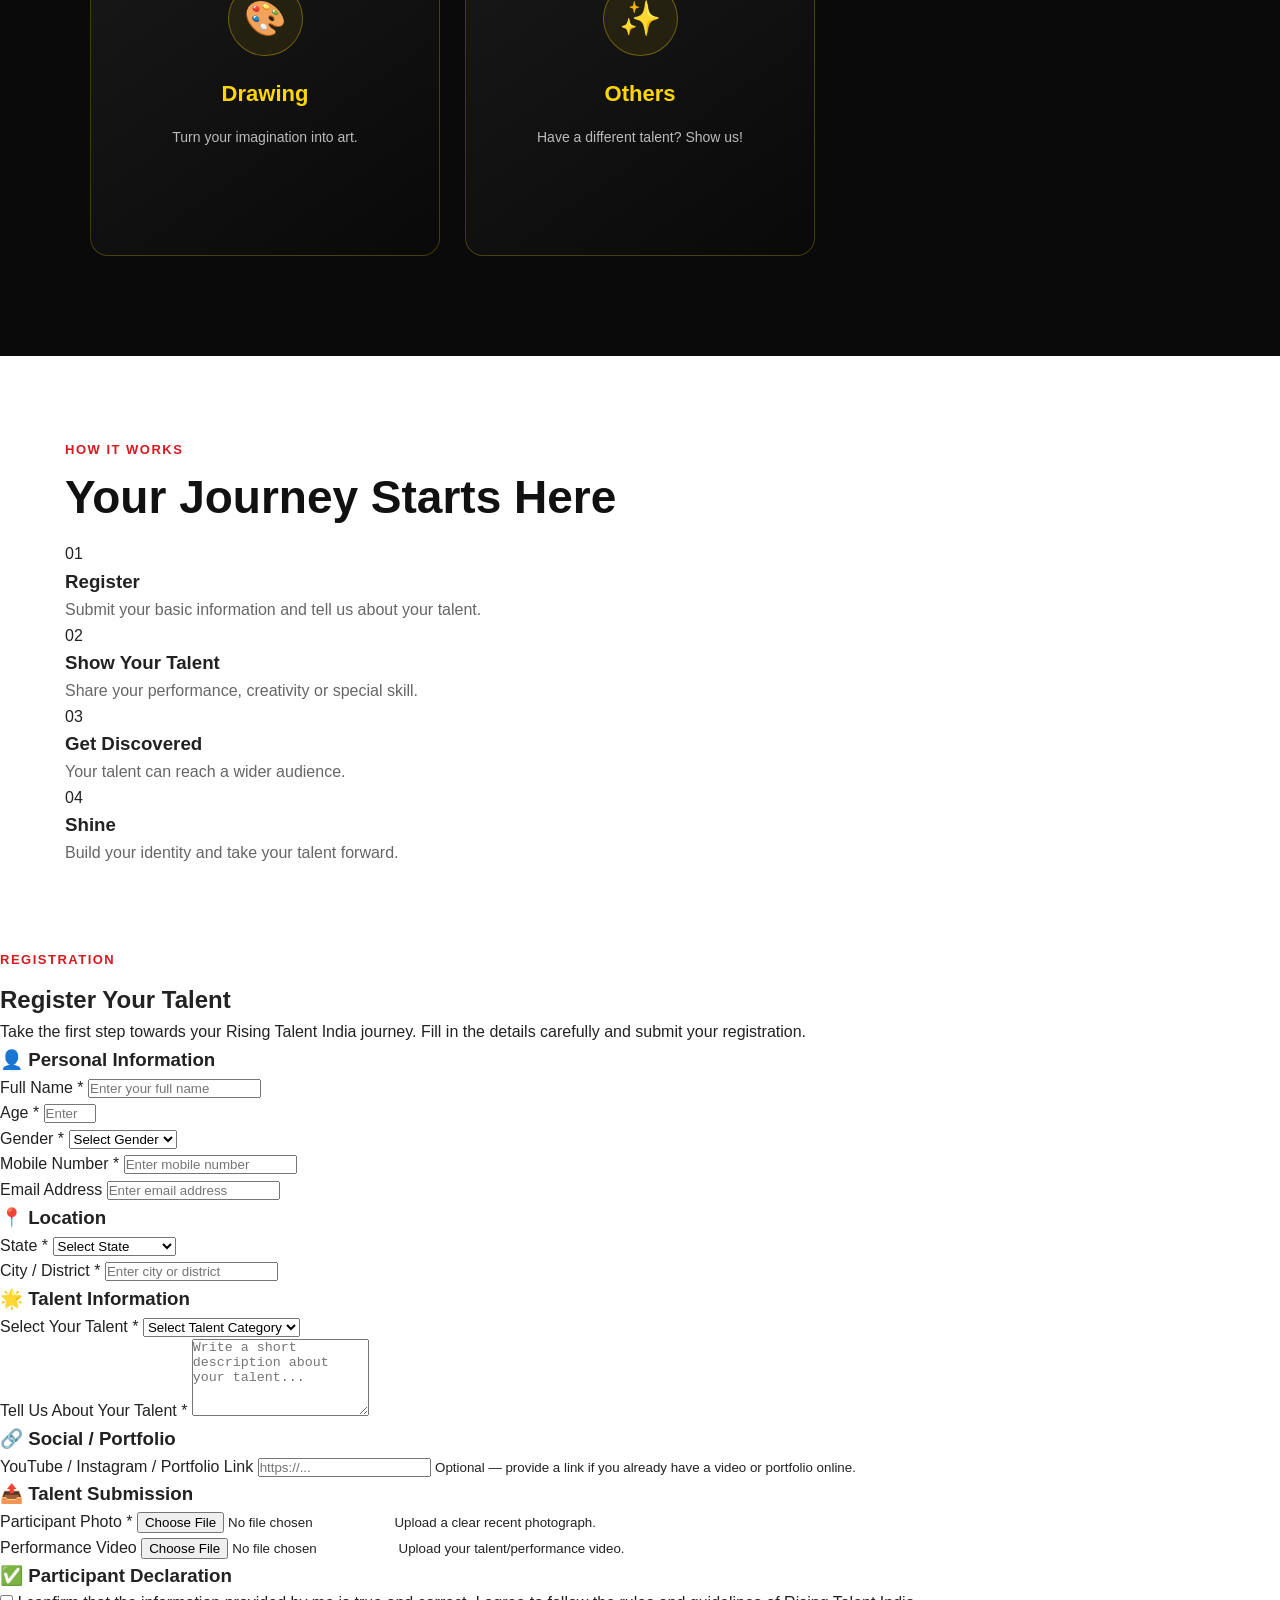
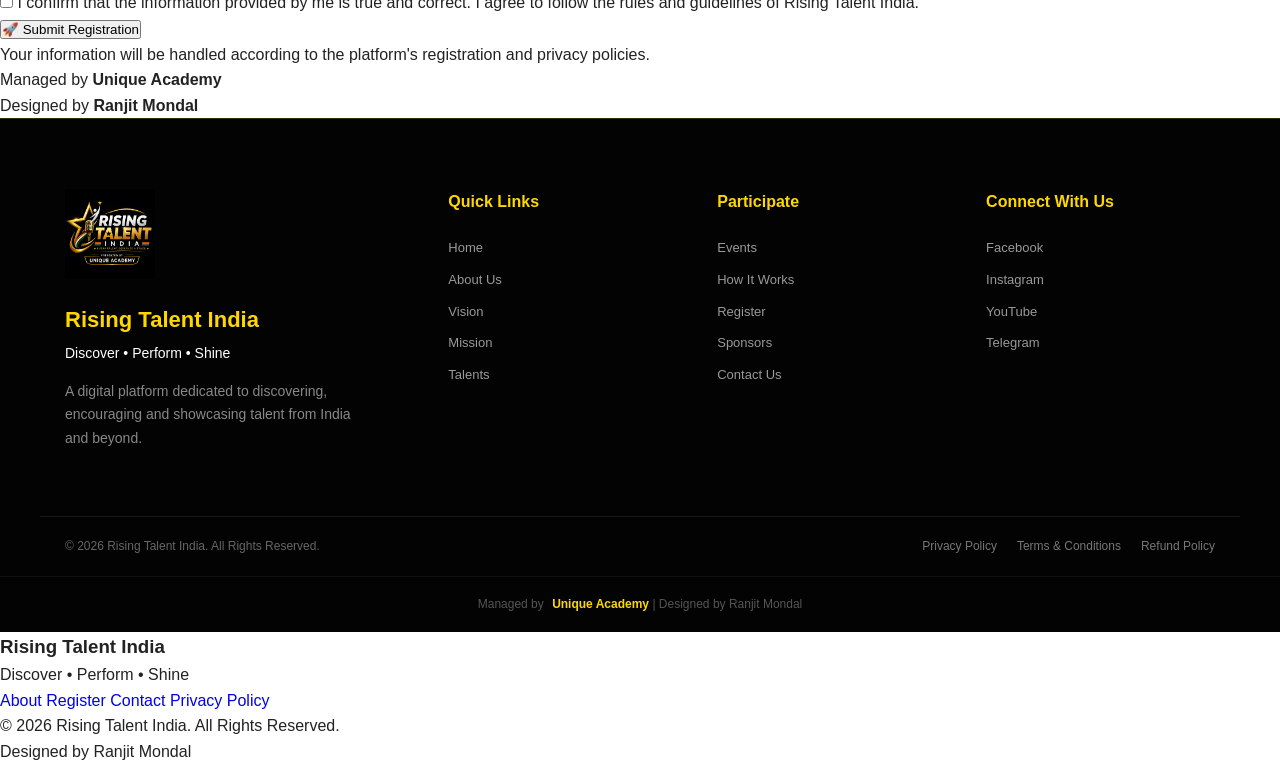
==== commit c8e01f03: "Update index.html" ====
--- a/index.html
+++ b/index.html
@@ -619,39 +619,7 @@
         </div>
 
     </section>
-<!-- ================= UNIQUE ACADEMY SECTION ================= -->
-
-<section id="unique-academy" class="unique-academy-section">
-
-    <div class="unique-academy-content">
-
-        <span class="unique-academy-badge">
-            POWERED BY UNIQUE ACADEMY
-        </span>
-
-        <h2>Unique Academy</h2>
-
-        <h3>Computer Education • Digital Skills • Career Development</h3>
-
-        <p>
-            Unique Academy is a computer education and skill development
-            institute dedicated to helping students build practical computer,
-            digital and professional skills for education, career and business.
-        </p>
-
-        <div class="unique-academy-buttons">
-
-            <a href="#academy-courses" class="academy-btn primary">
-                📚 View Courses
-            </a>
-
-            <a href="#academy-admission" class="academy-btn secondary">
-                📝 Online Admission
-            </a>
-
-        </div>
-
-    </div>
+
 
     <!-- ================= ONLINE ADMISSION ================= -->
 
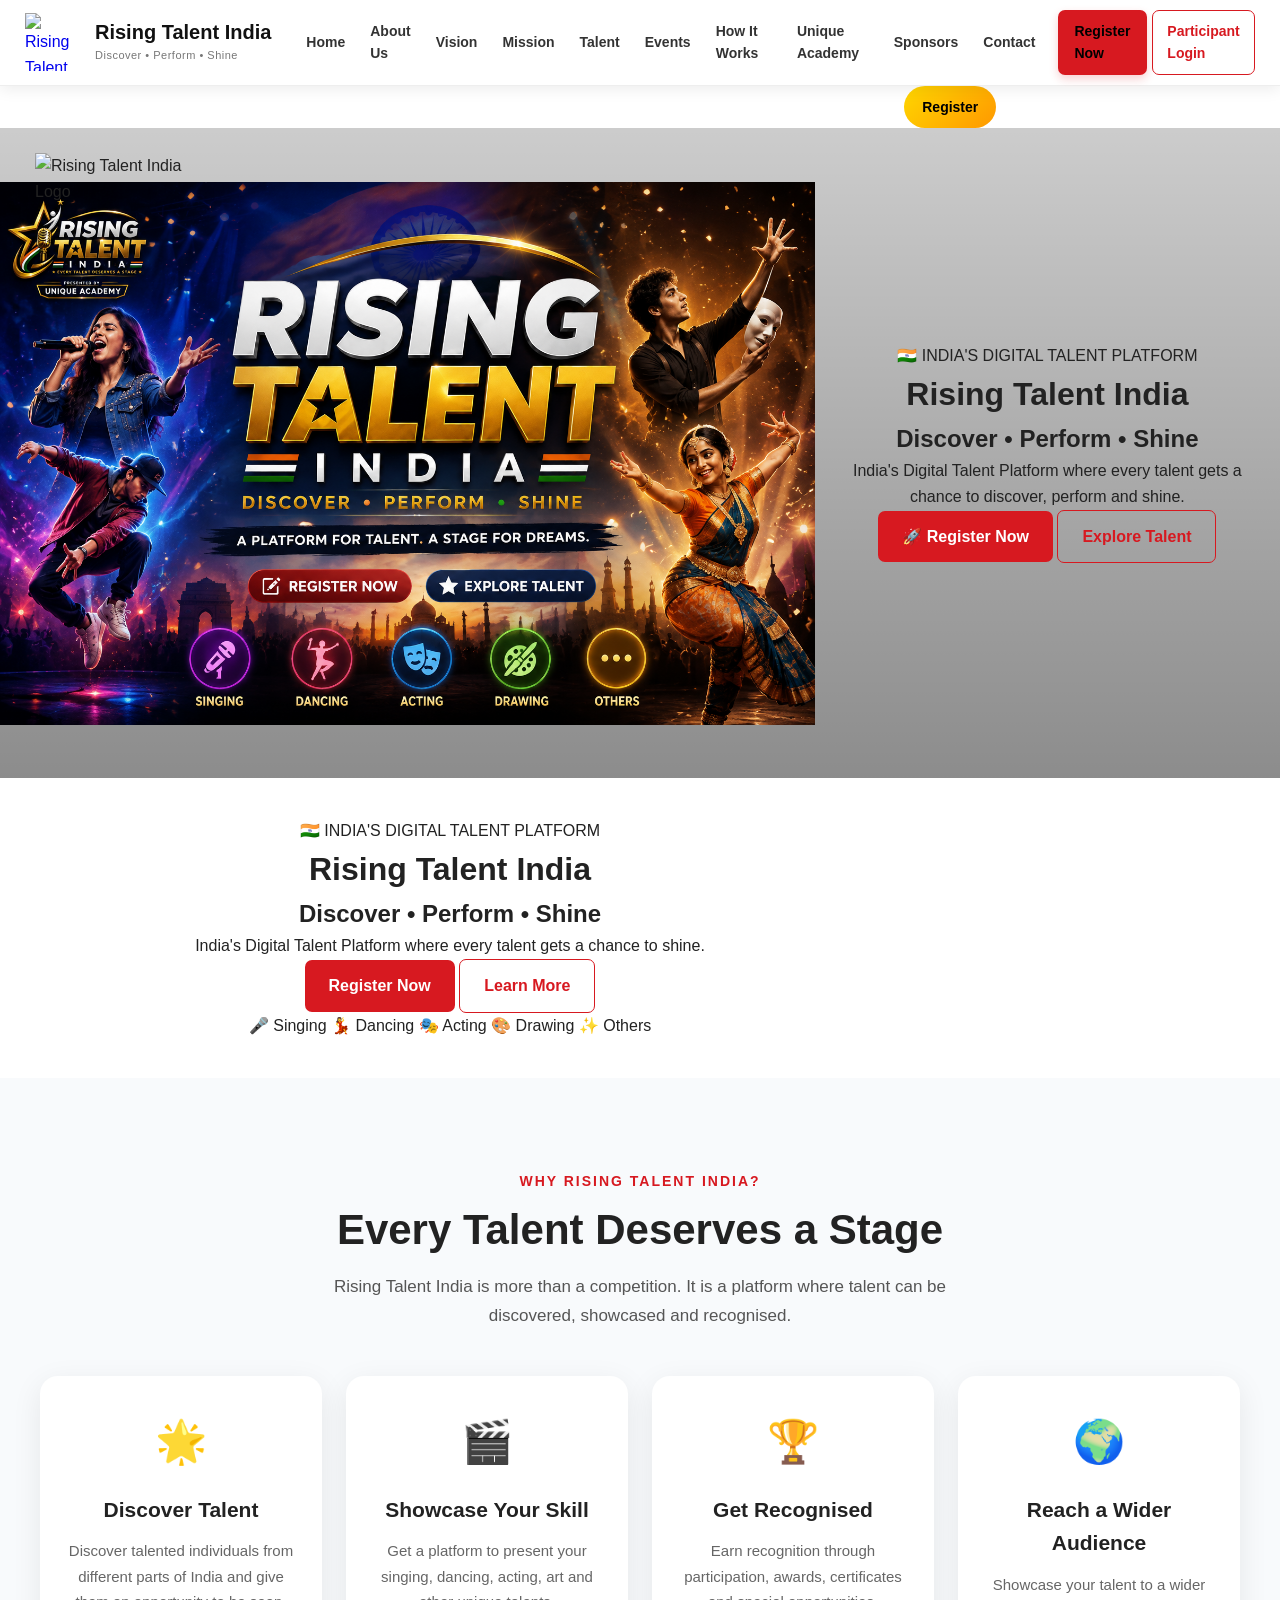
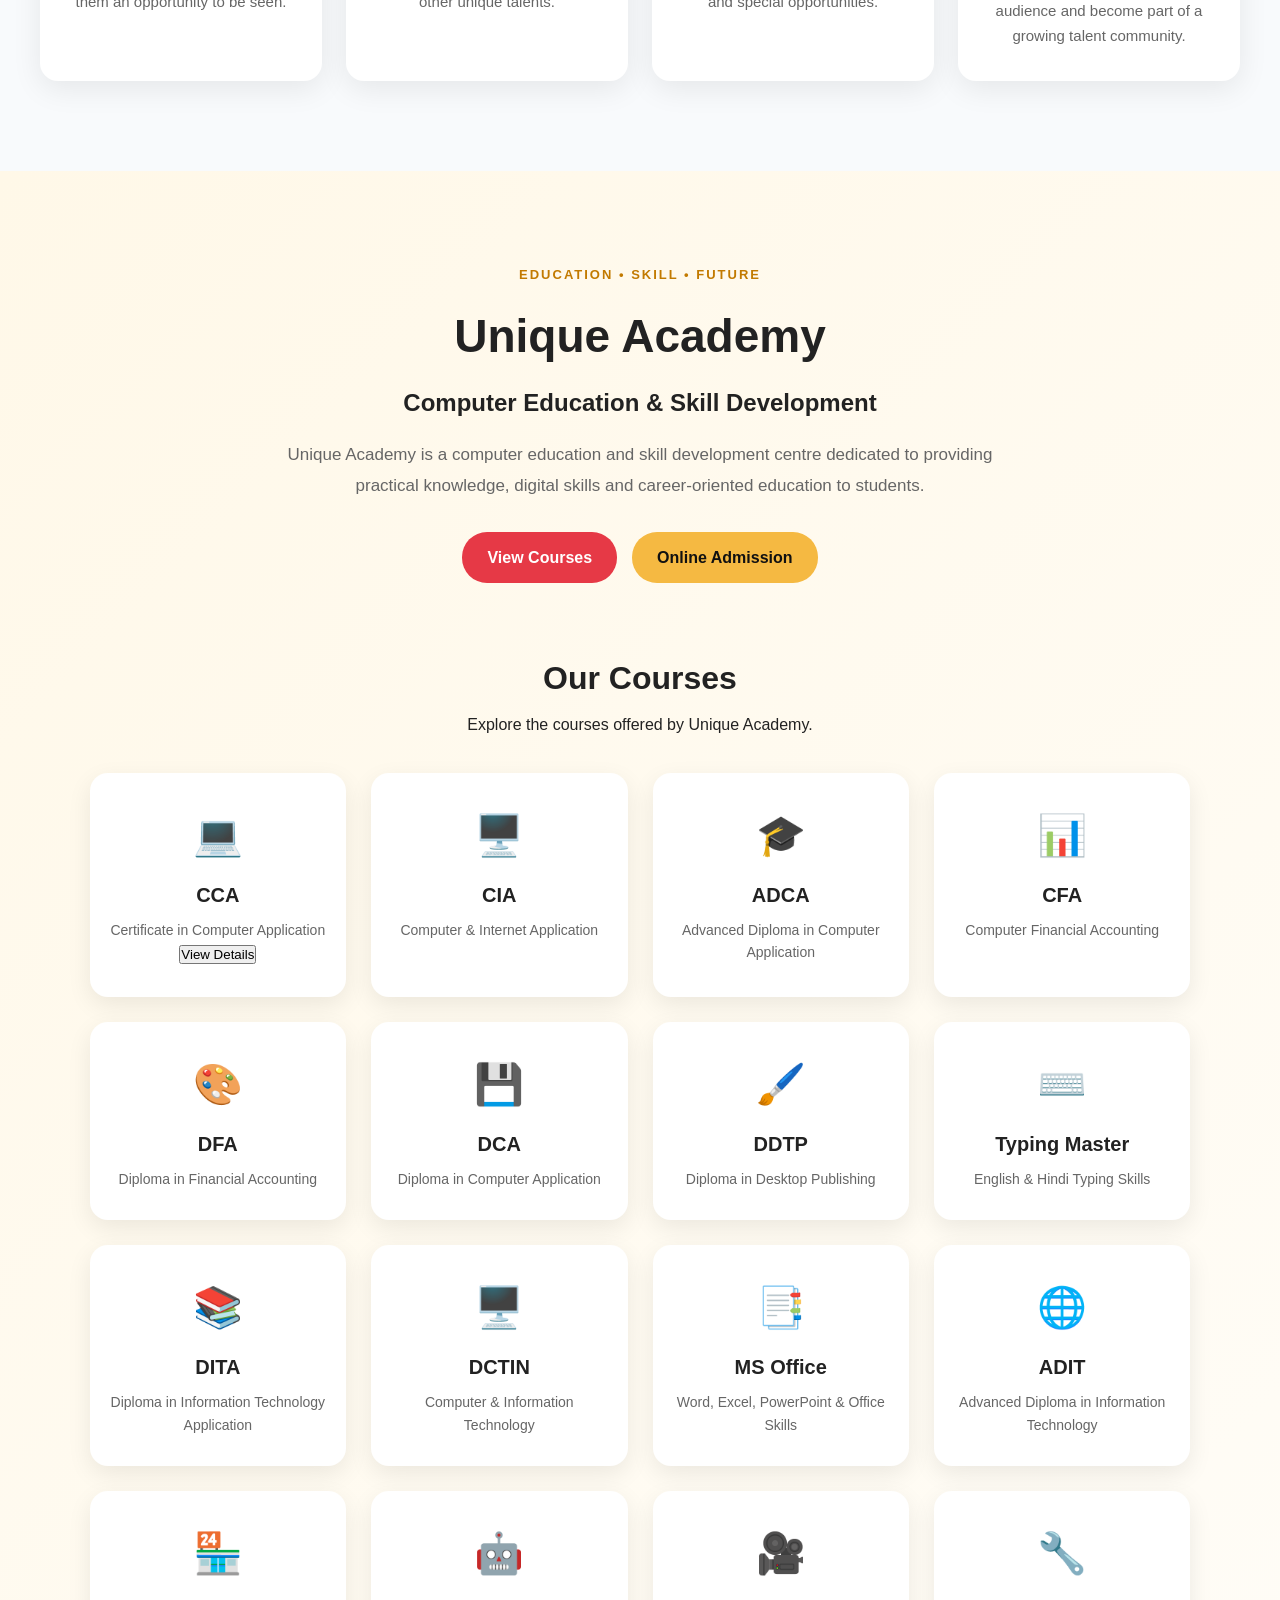
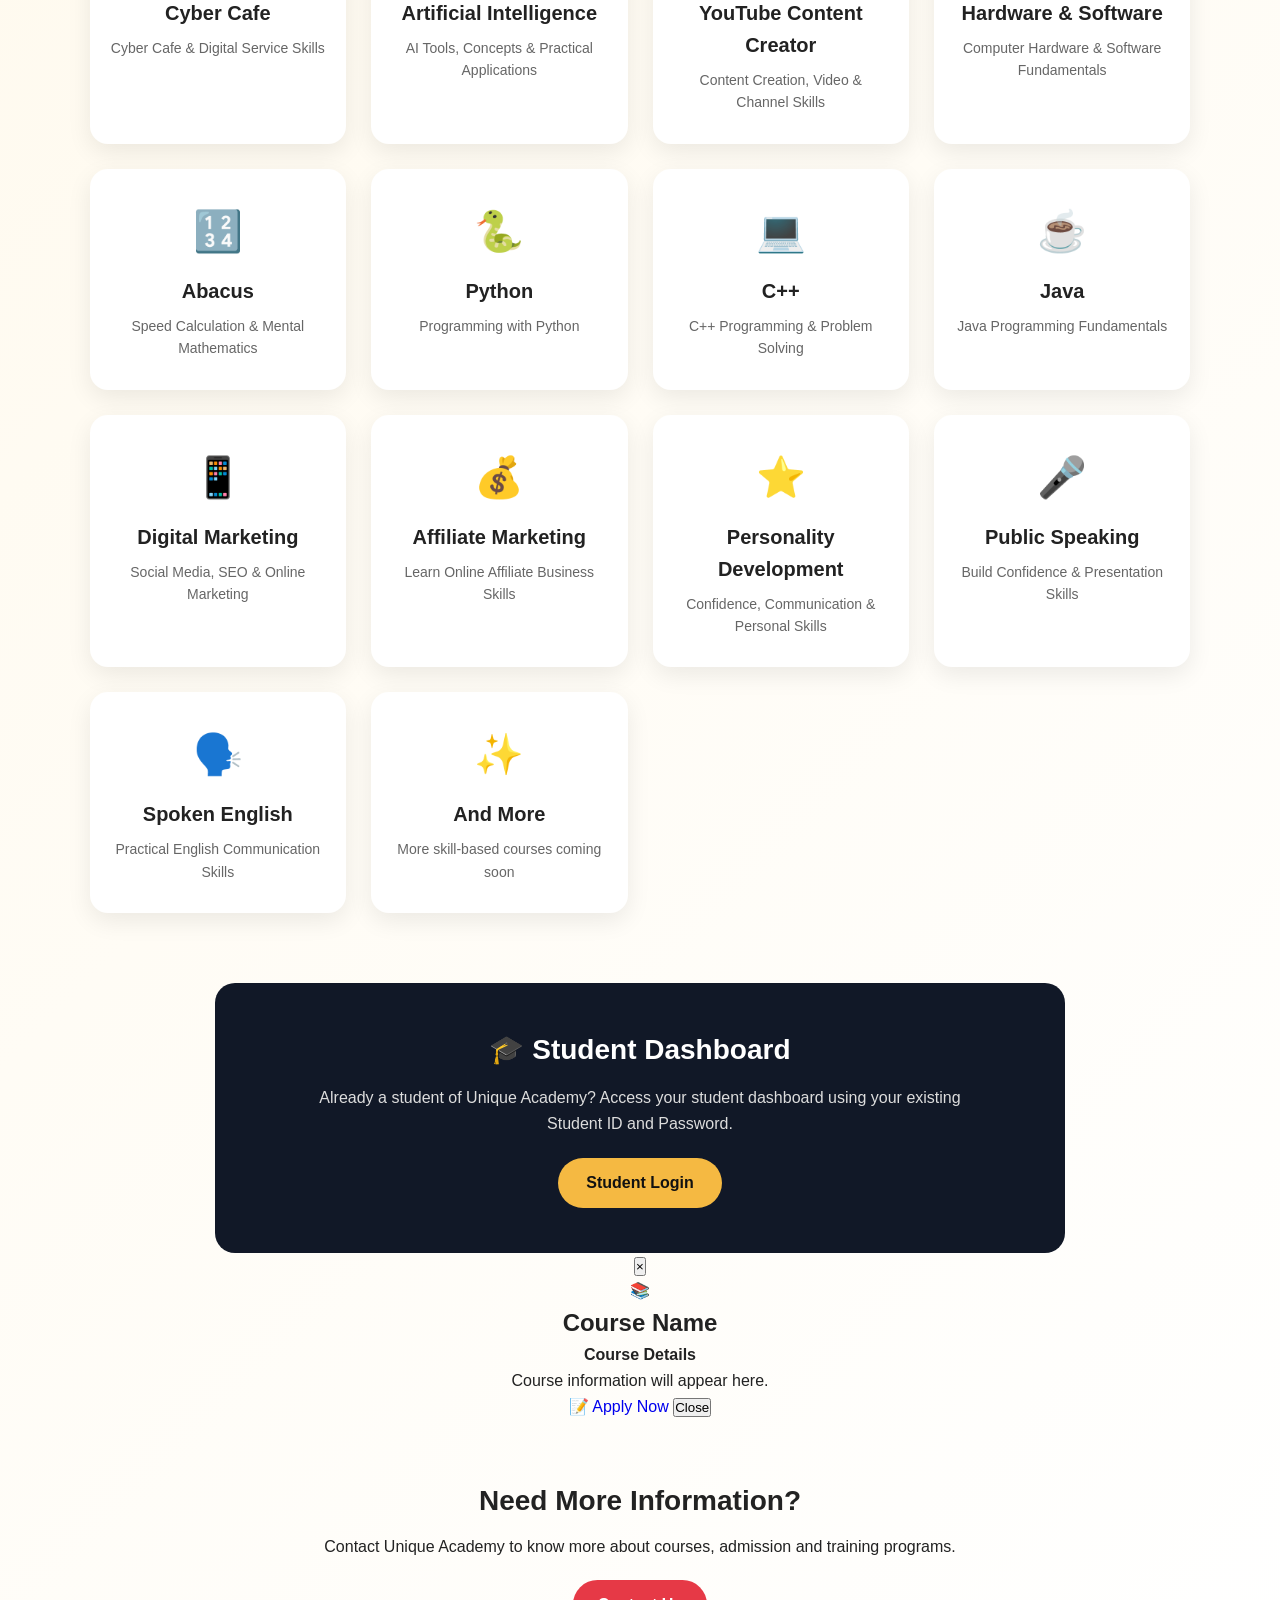
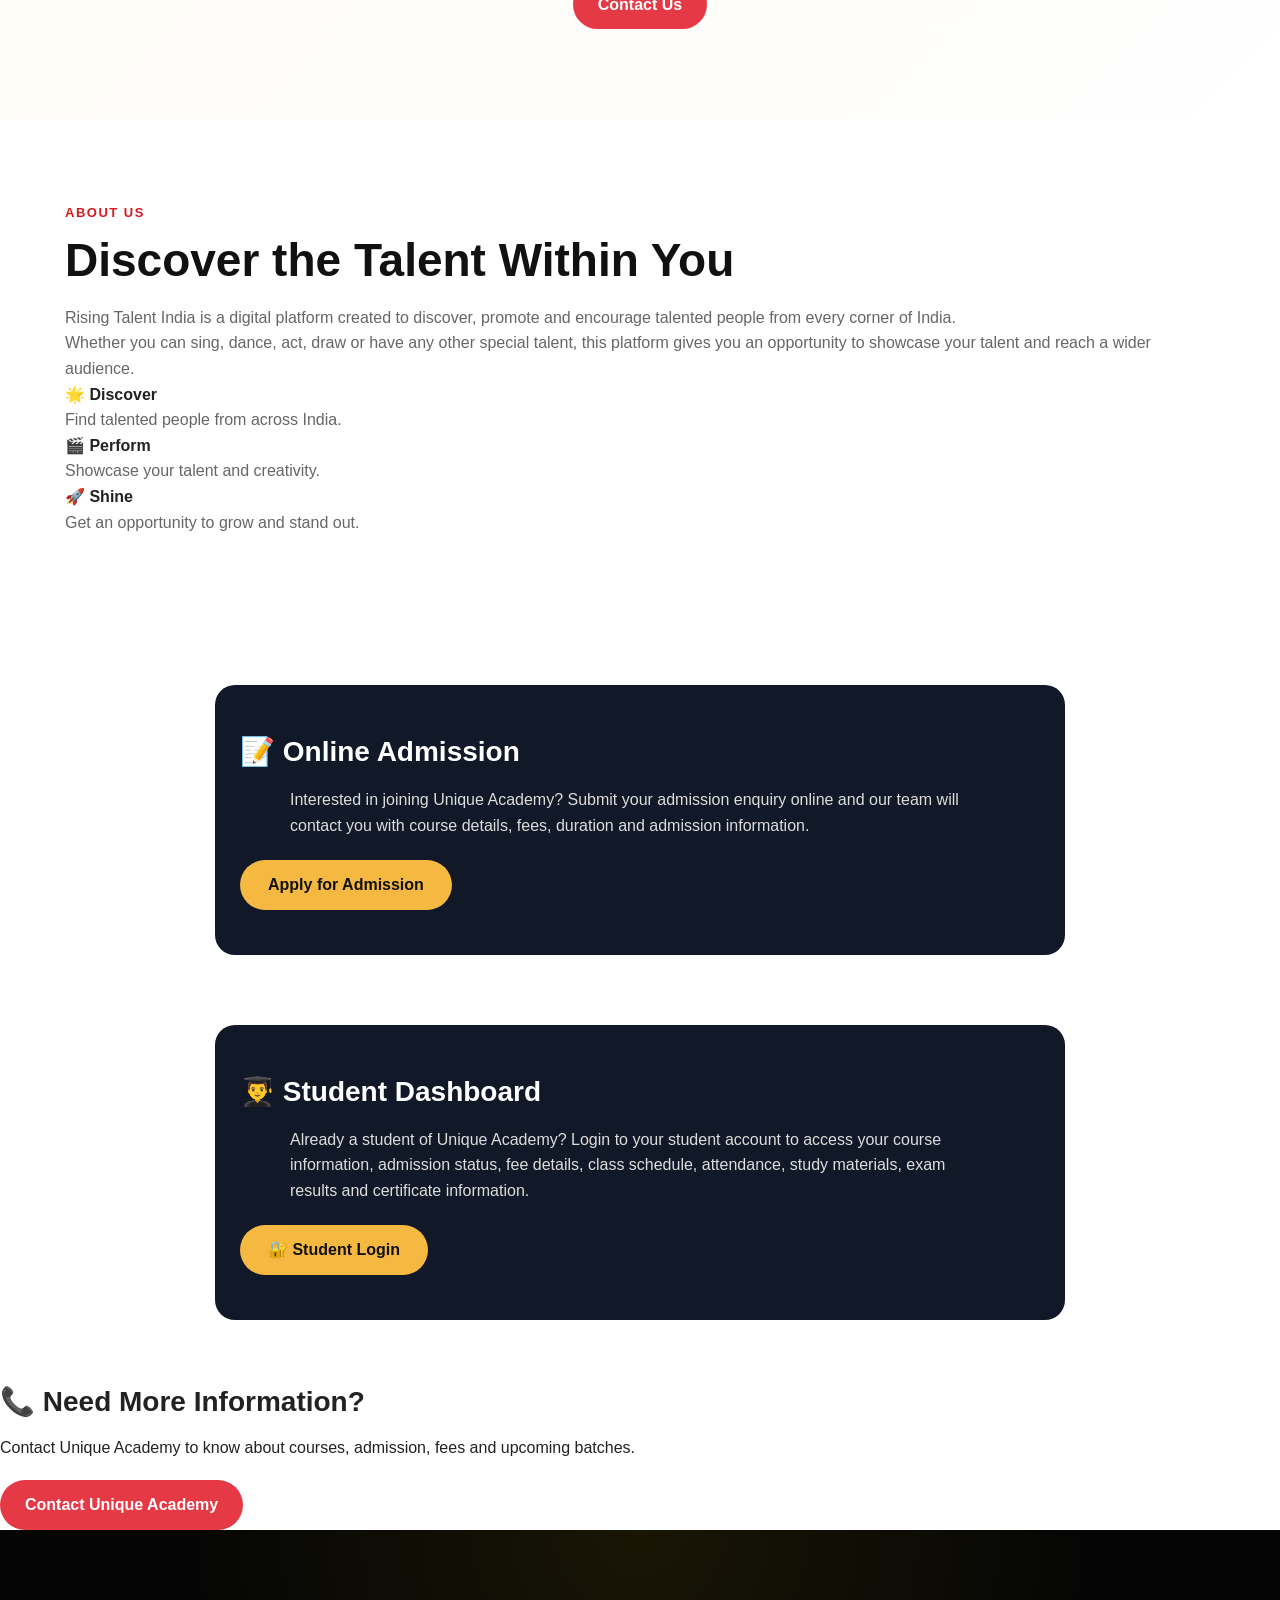
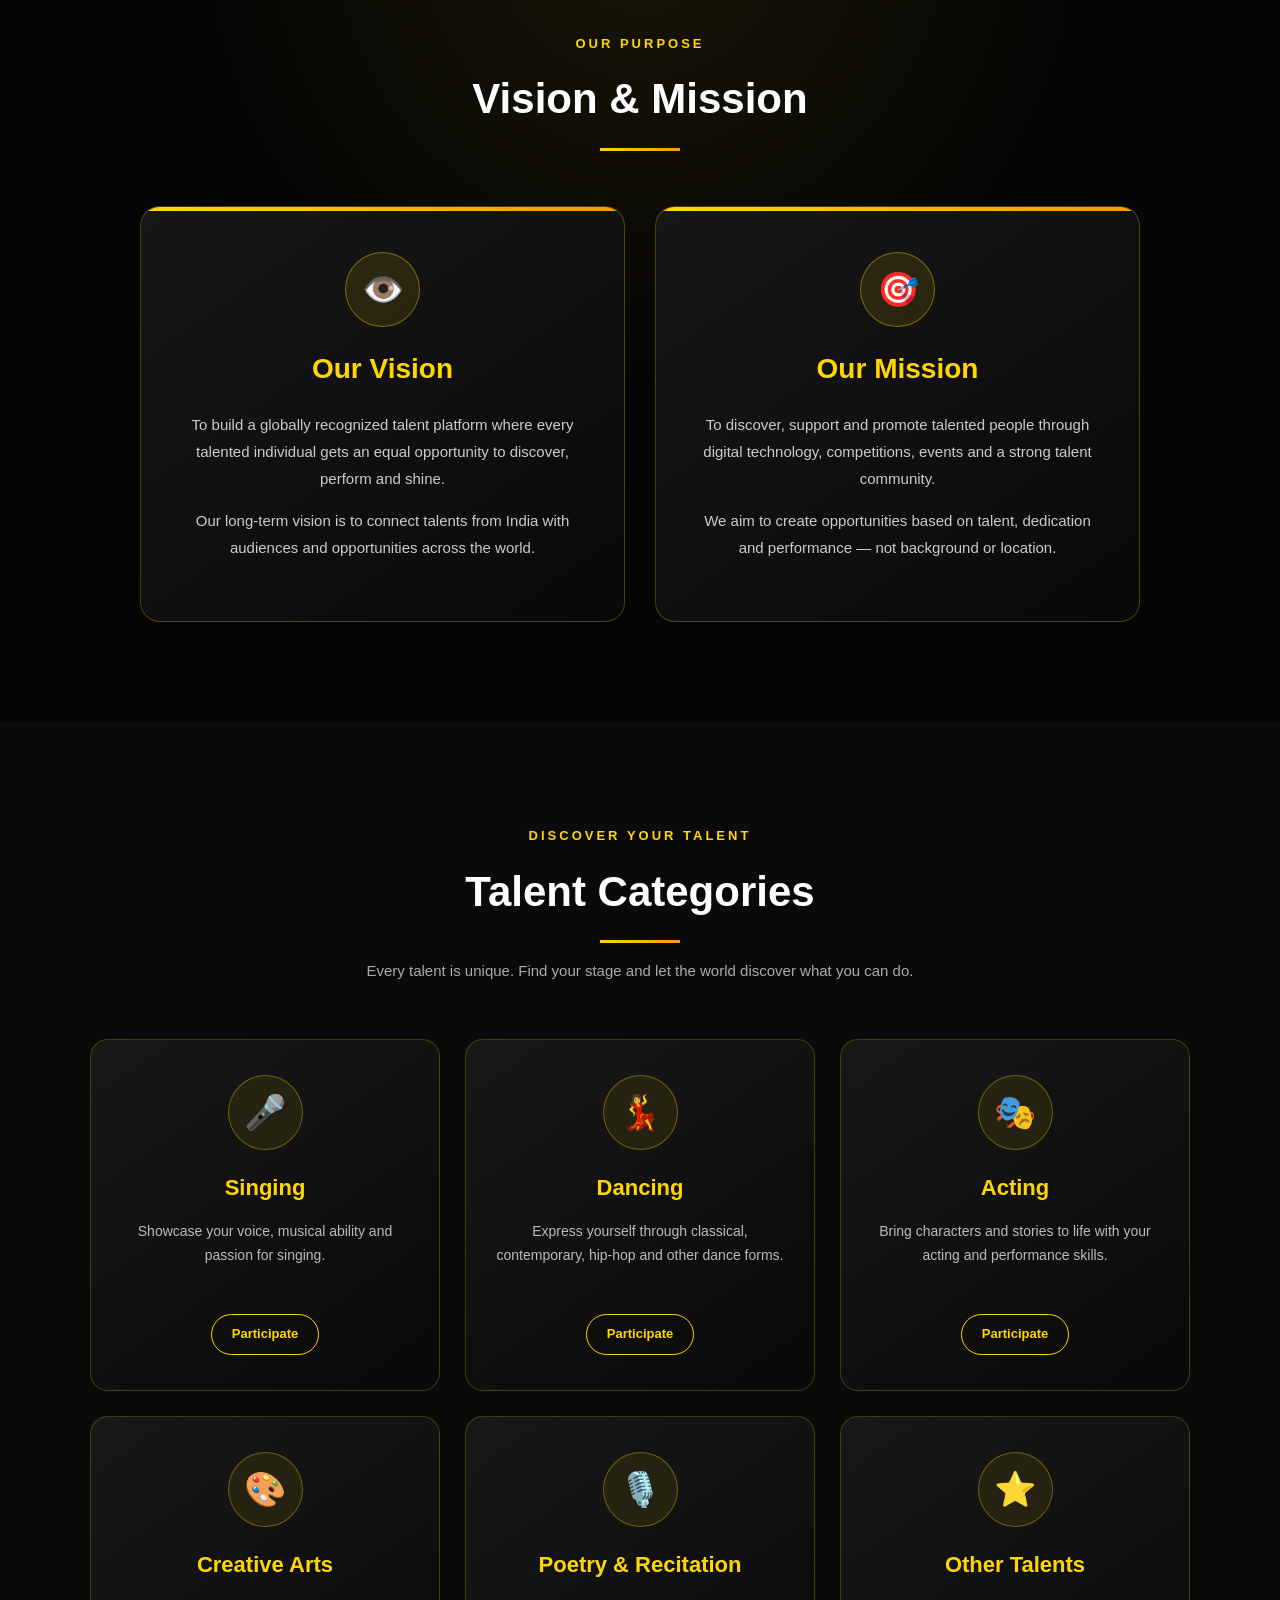
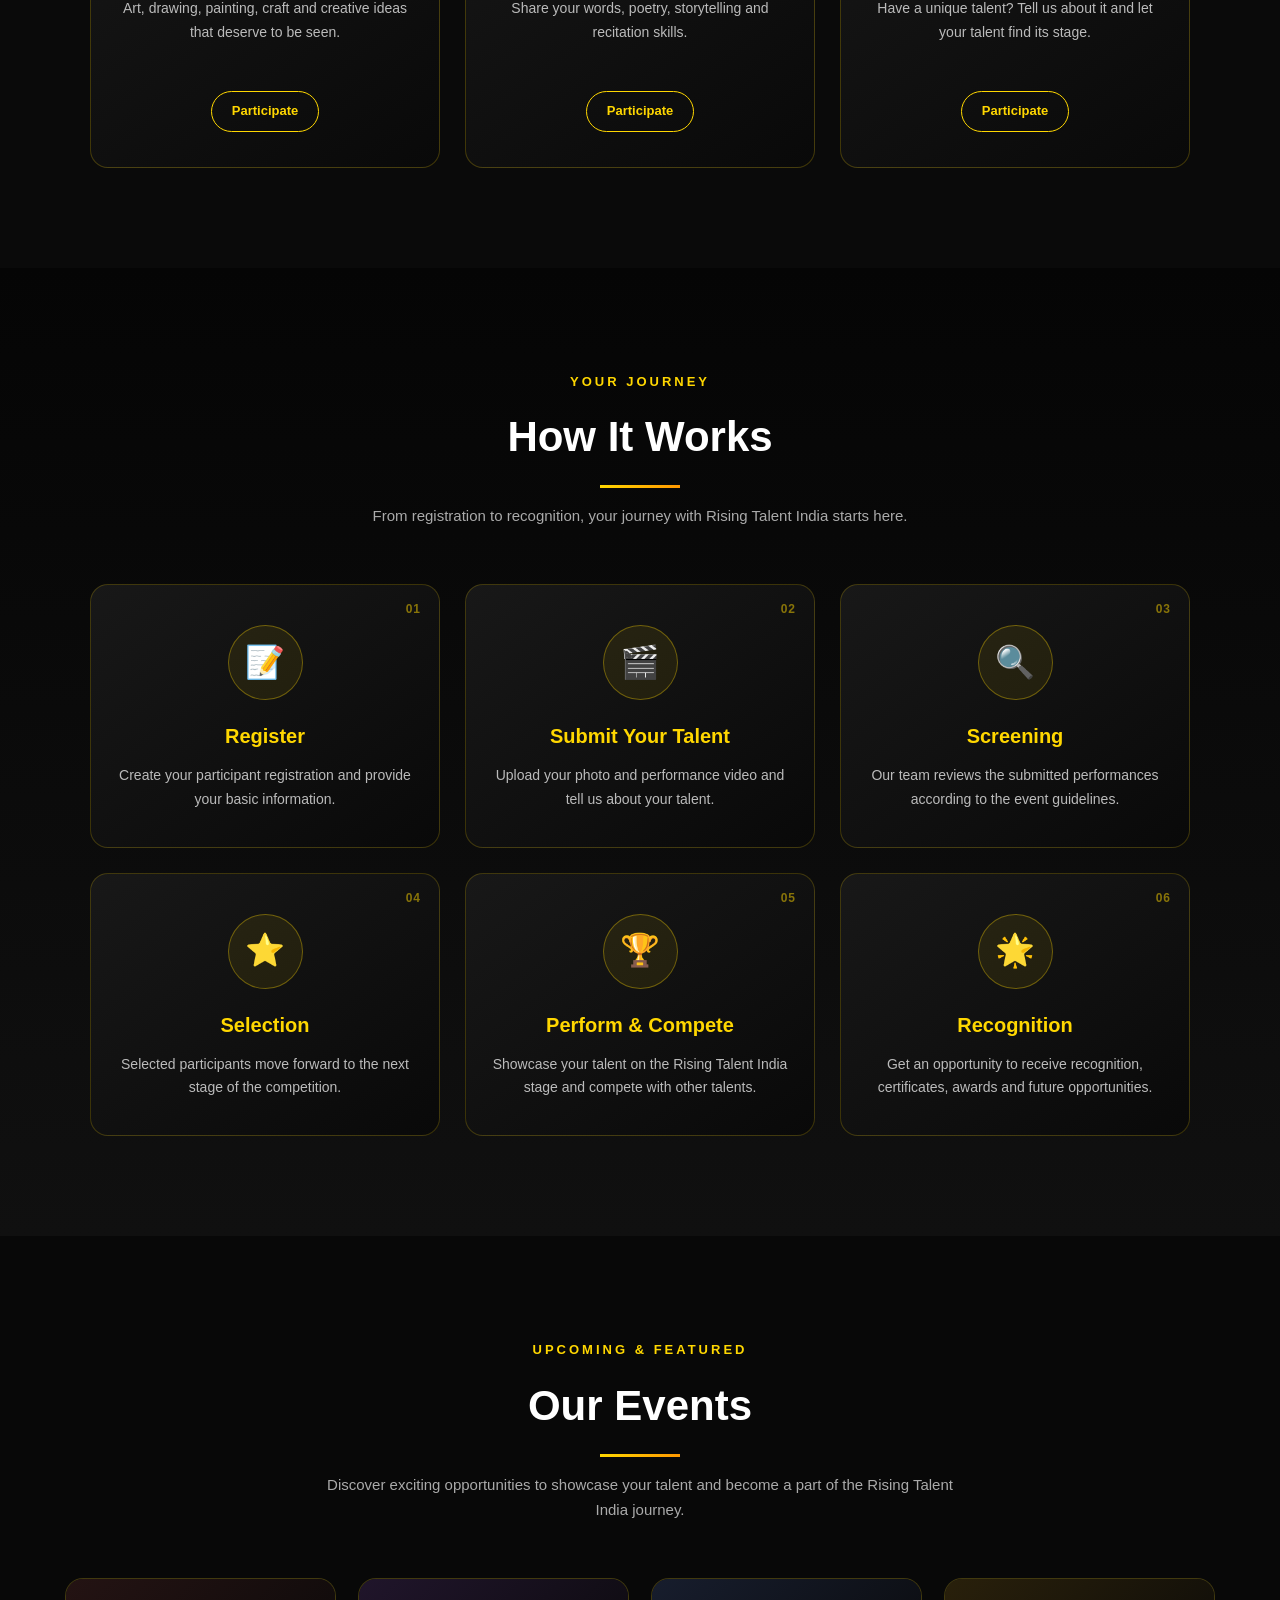
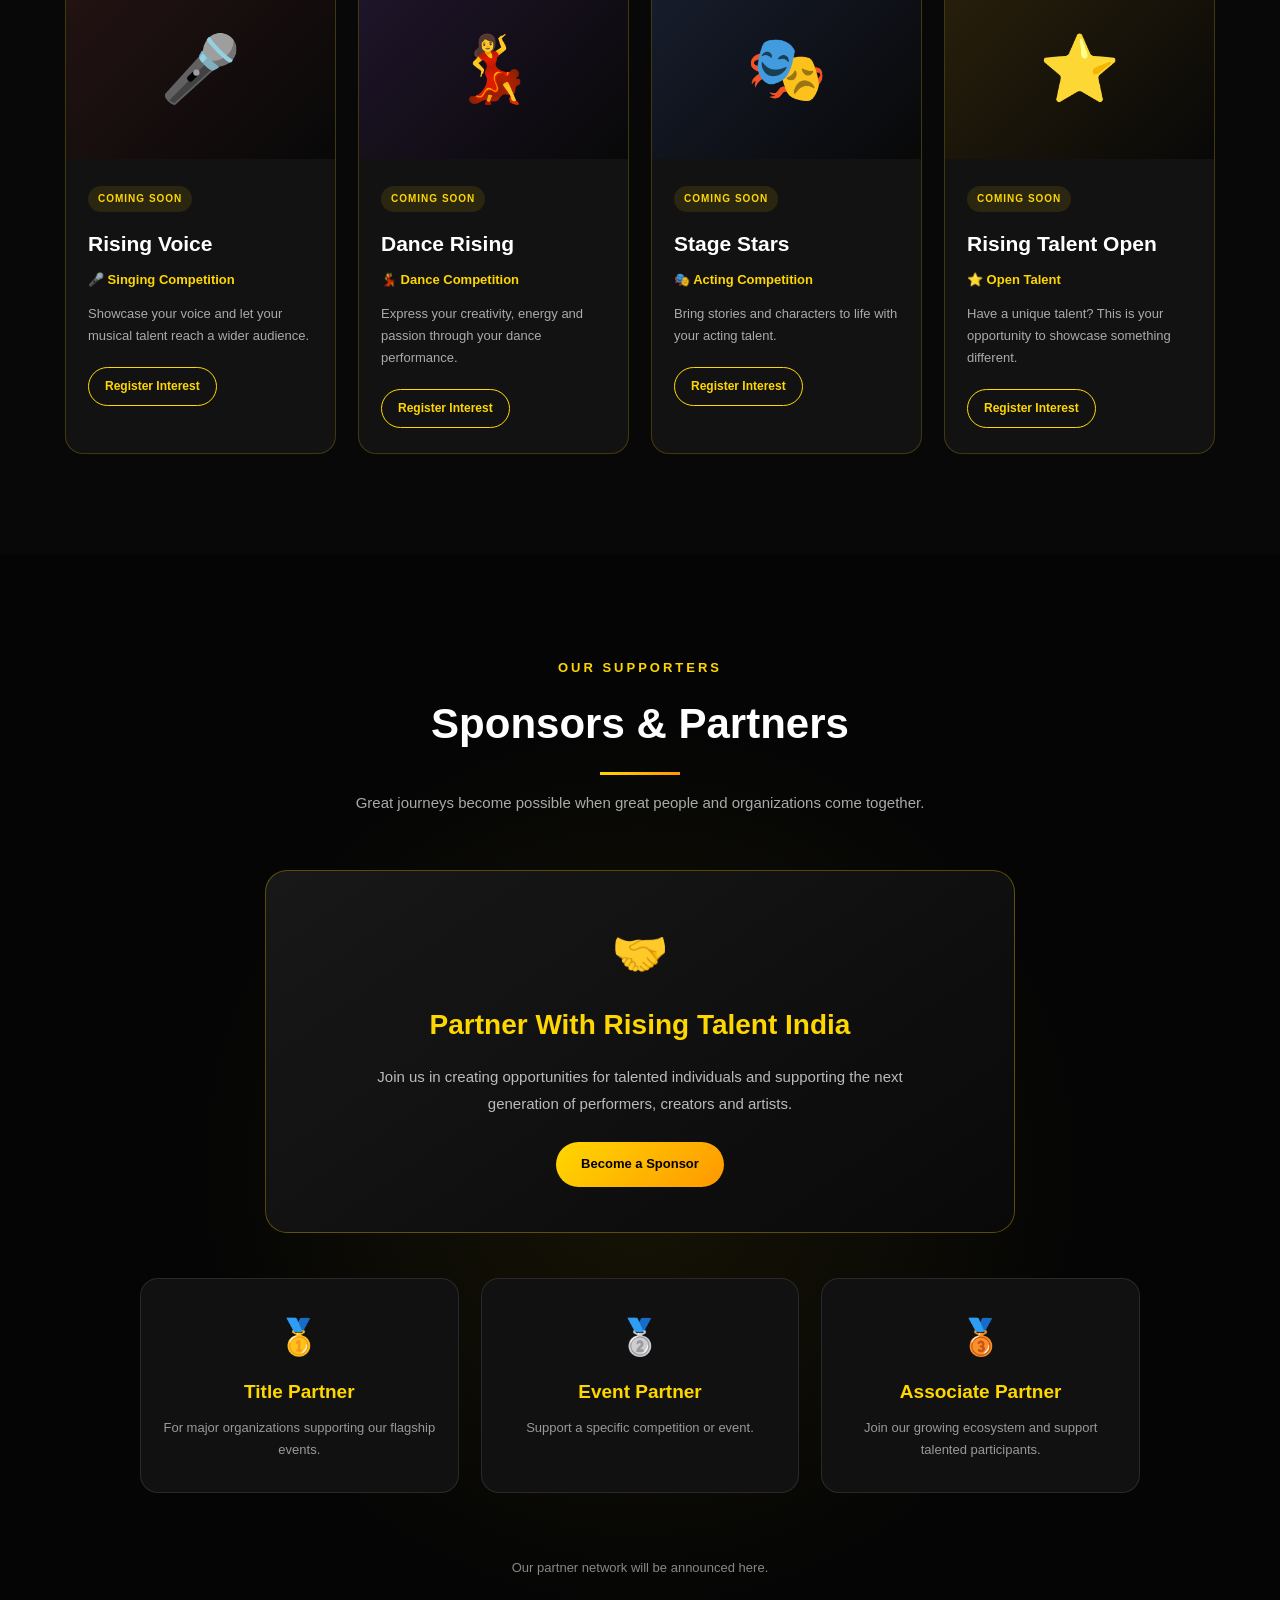
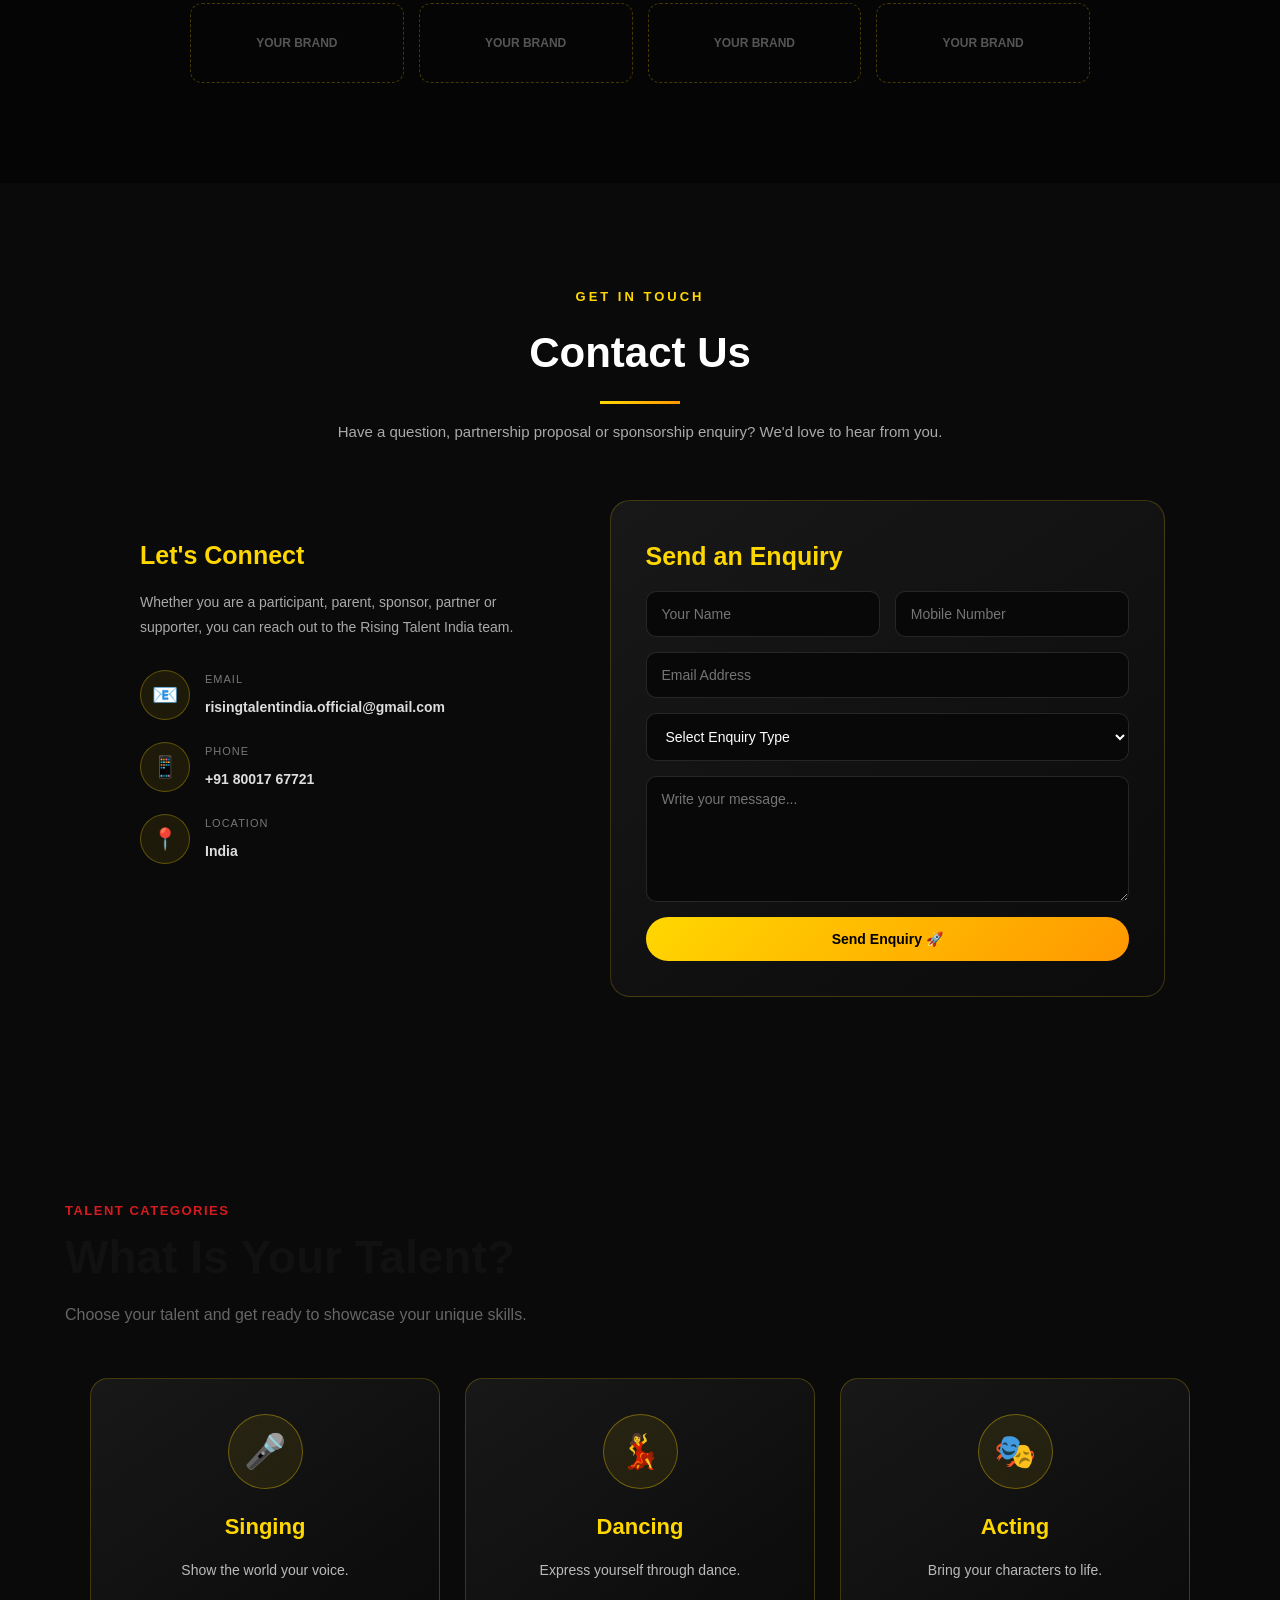
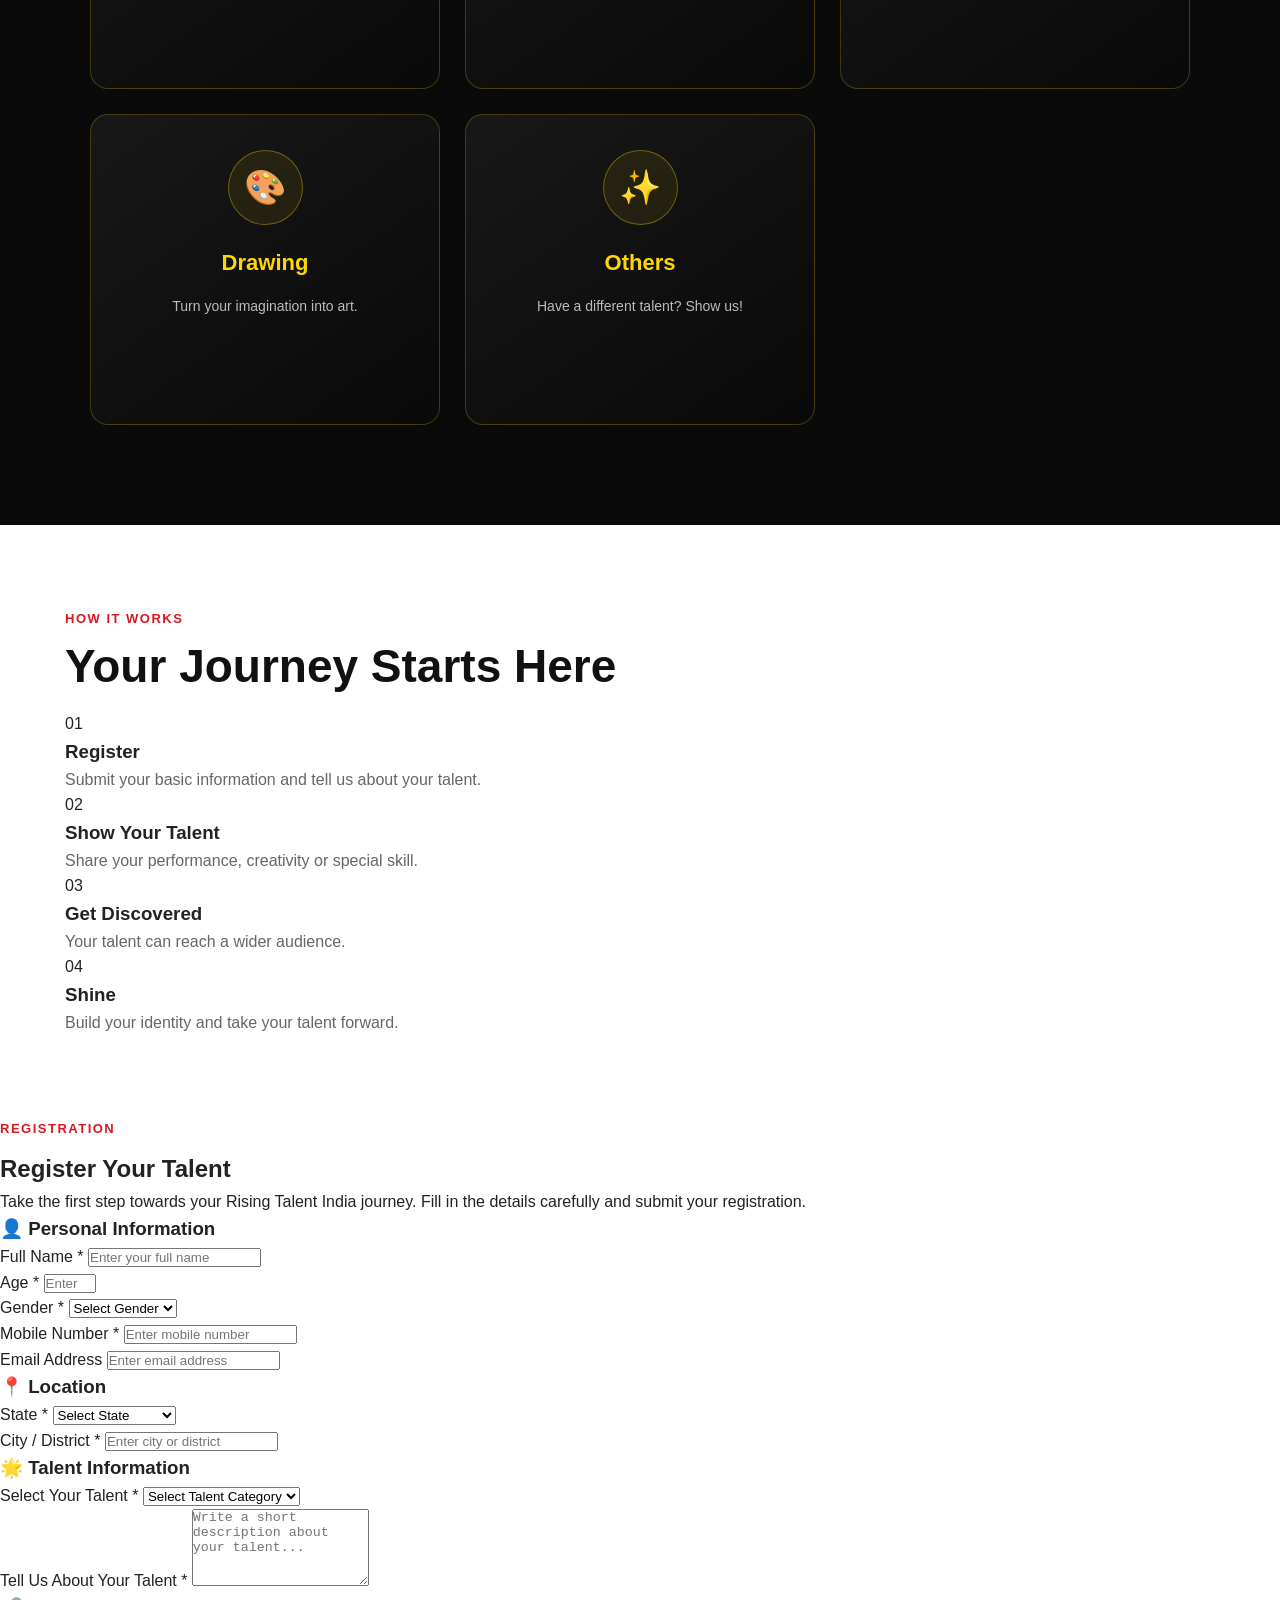
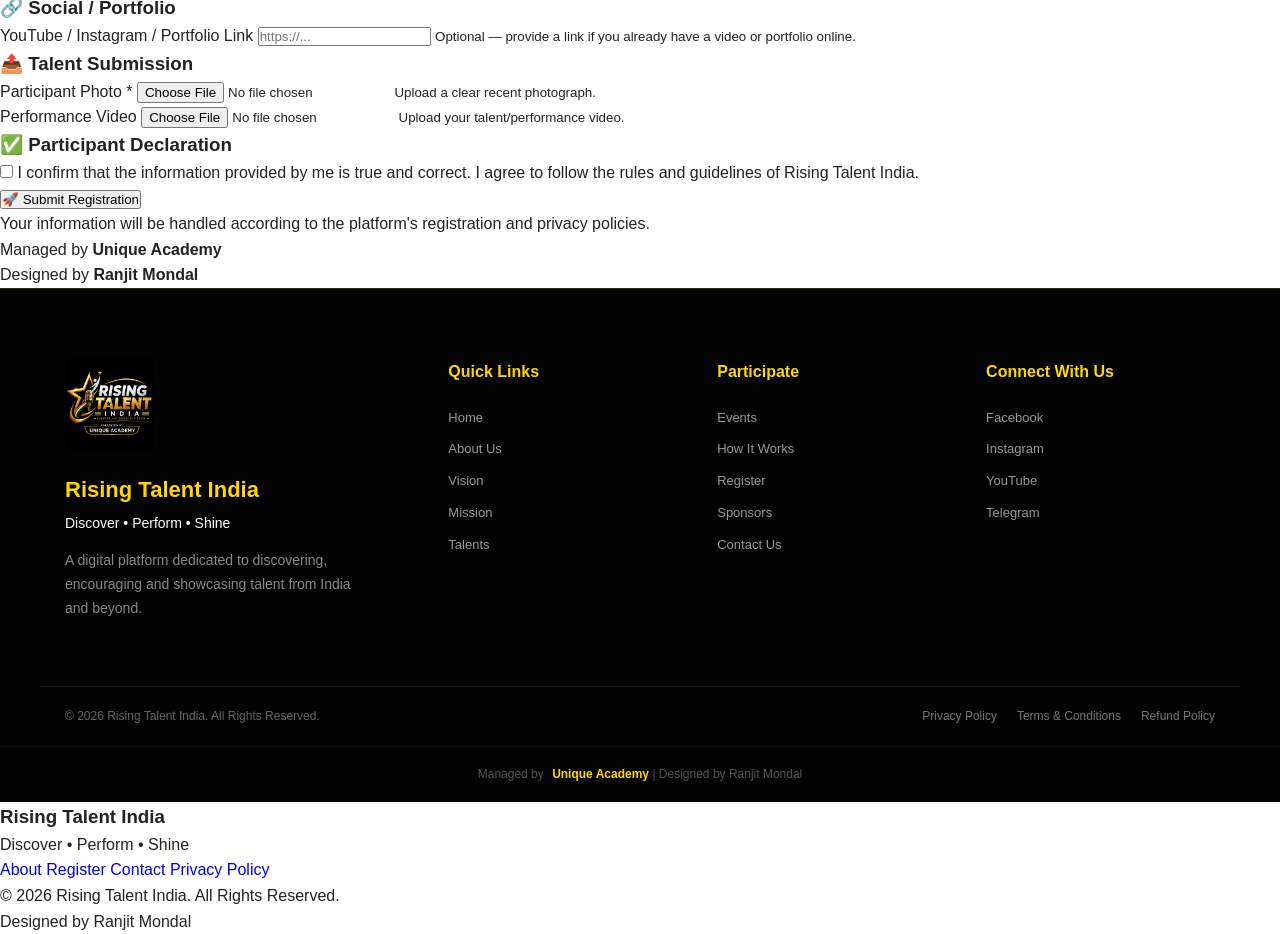
==== commit 2a64908c: "Update index.html" ====
--- a/index.html
+++ b/index.html
@@ -374,11 +374,20 @@
 
 <div class="academy-course-grid">
 
-    <div class="academy-course-card">
-        <div class="course-icon">💻</div>
-        <h4>CCA</h4>
-        <p>Certificate in Computer Application</p>
-    </div>
+<div class="academy-course-card">
+    <div class="course-icon">💻</div>
+    <h4>CCA</h4>
+    <p>Certificate in Computer Application</p>
+
+    <button class="course-details-btn"
+        onclick="showCourseDetails(
+        'CCA',
+        'Certificate in Computer Application',
+        'Computer fundamentals, operating system, MS Office, internet and essential digital skills.'
+        )">
+        View Details
+    </button>
+</div>
 
     <div class="academy-course-card">
         <div class="course-icon">🖥️</div>
@@ -551,7 +560,87 @@
 
     </div>
 
-
+<!-- ================= COURSE DETAILS POPUP ================= -->
+
+<div id="courseModal" class="course-modal">
+
+    <div class="course-modal-content">
+
+        <button class="course-modal-close"
+            onclick="closeCourseDetails()">
+            ×
+        </button>
+
+        <div class="course-modal-icon">
+            📚
+        </div>
+
+        <h2 id="courseModalTitle">
+            Course Name
+        </h2>
+
+        <h4 id="courseModalSubtitle">
+            Course Details
+        </h4>
+
+        <p id="courseModalDescription">
+            Course information will appear here.
+        </p>
+
+        <div class="course-modal-buttons">
+
+            <a href="#" class="course-admission-btn">
+                📝 Apply Now
+            </a>
+
+            <button onclick="closeCourseDetails()"
+                class="course-close-btn">
+                Close
+            </button>
+
+        </div>
+
+    </div>
+
+</div>
+
+
+<!-- ================= COURSE DETAILS SCRIPT ================= -->
+
+<script>
+
+function showCourseDetails(title, subtitle, description) {
+
+    document.getElementById("courseModalTitle").innerText = title;
+
+    document.getElementById("courseModalSubtitle").innerText = subtitle;
+
+    document.getElementById("courseModalDescription").innerText = description;
+
+    document.getElementById("courseModal").style.display = "flex";
+}
+
+
+function closeCourseDetails() {
+
+    document.getElementById("courseModal").style.display = "none";
+
+}
+
+
+window.onclick = function(event) {
+
+    const modal = document.getElementById("courseModal");
+
+    if (event.target === modal) {
+
+        closeCourseDetails();
+
+    }
+
+}
+
+</script>
     <!-- CONTACT -->
 
     <div class="academy-contact">
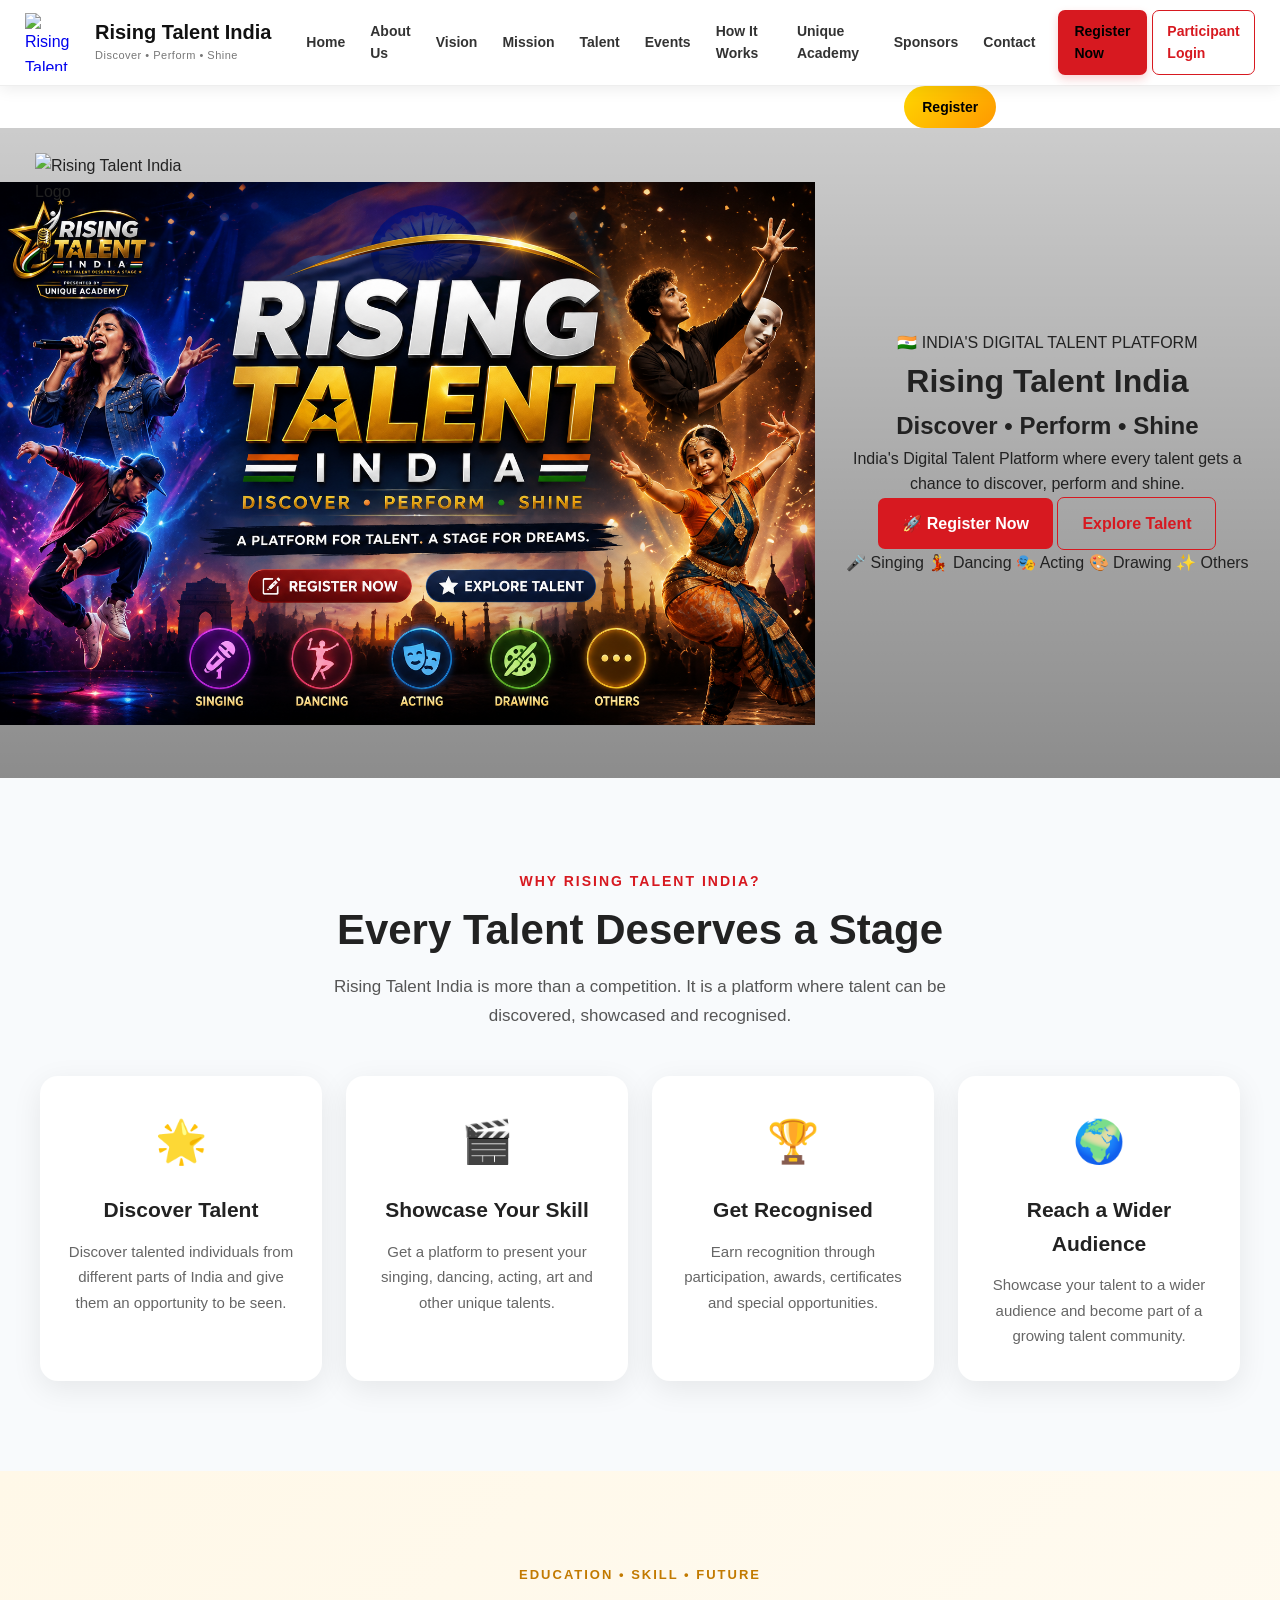
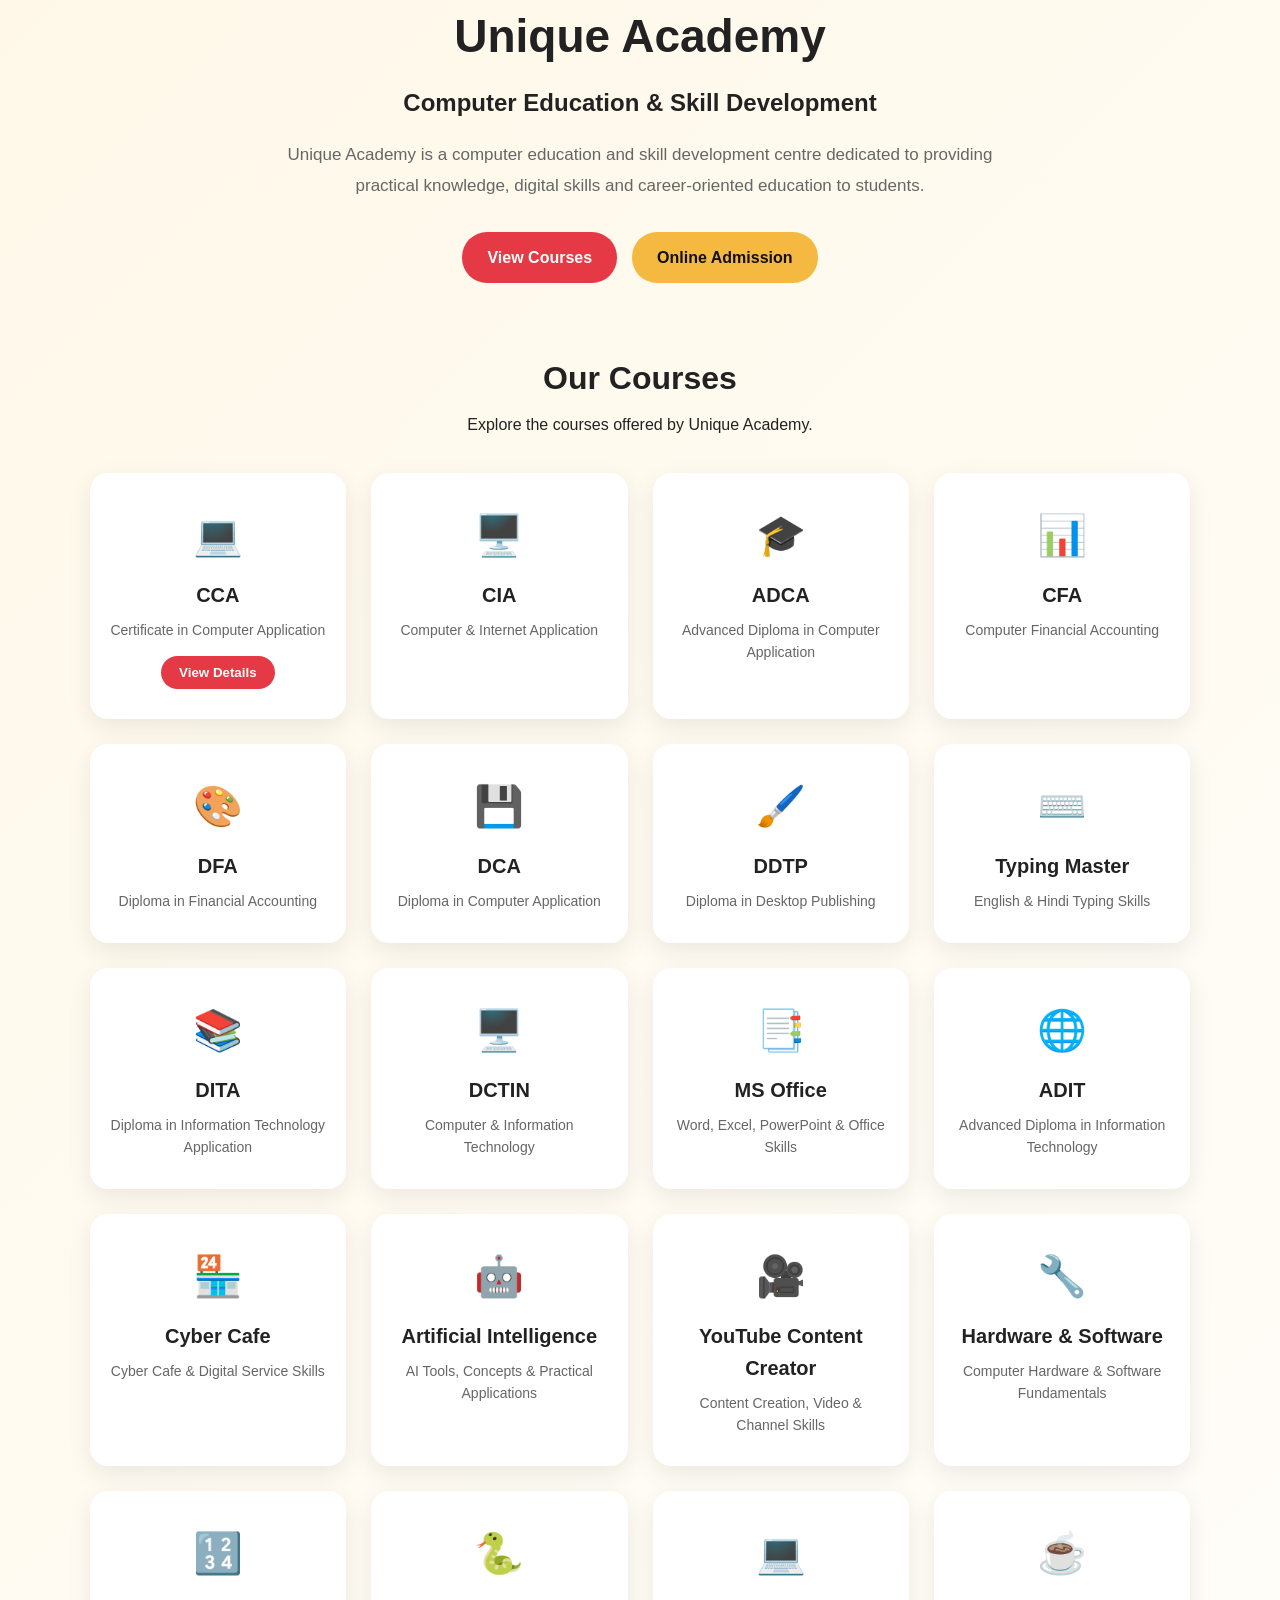
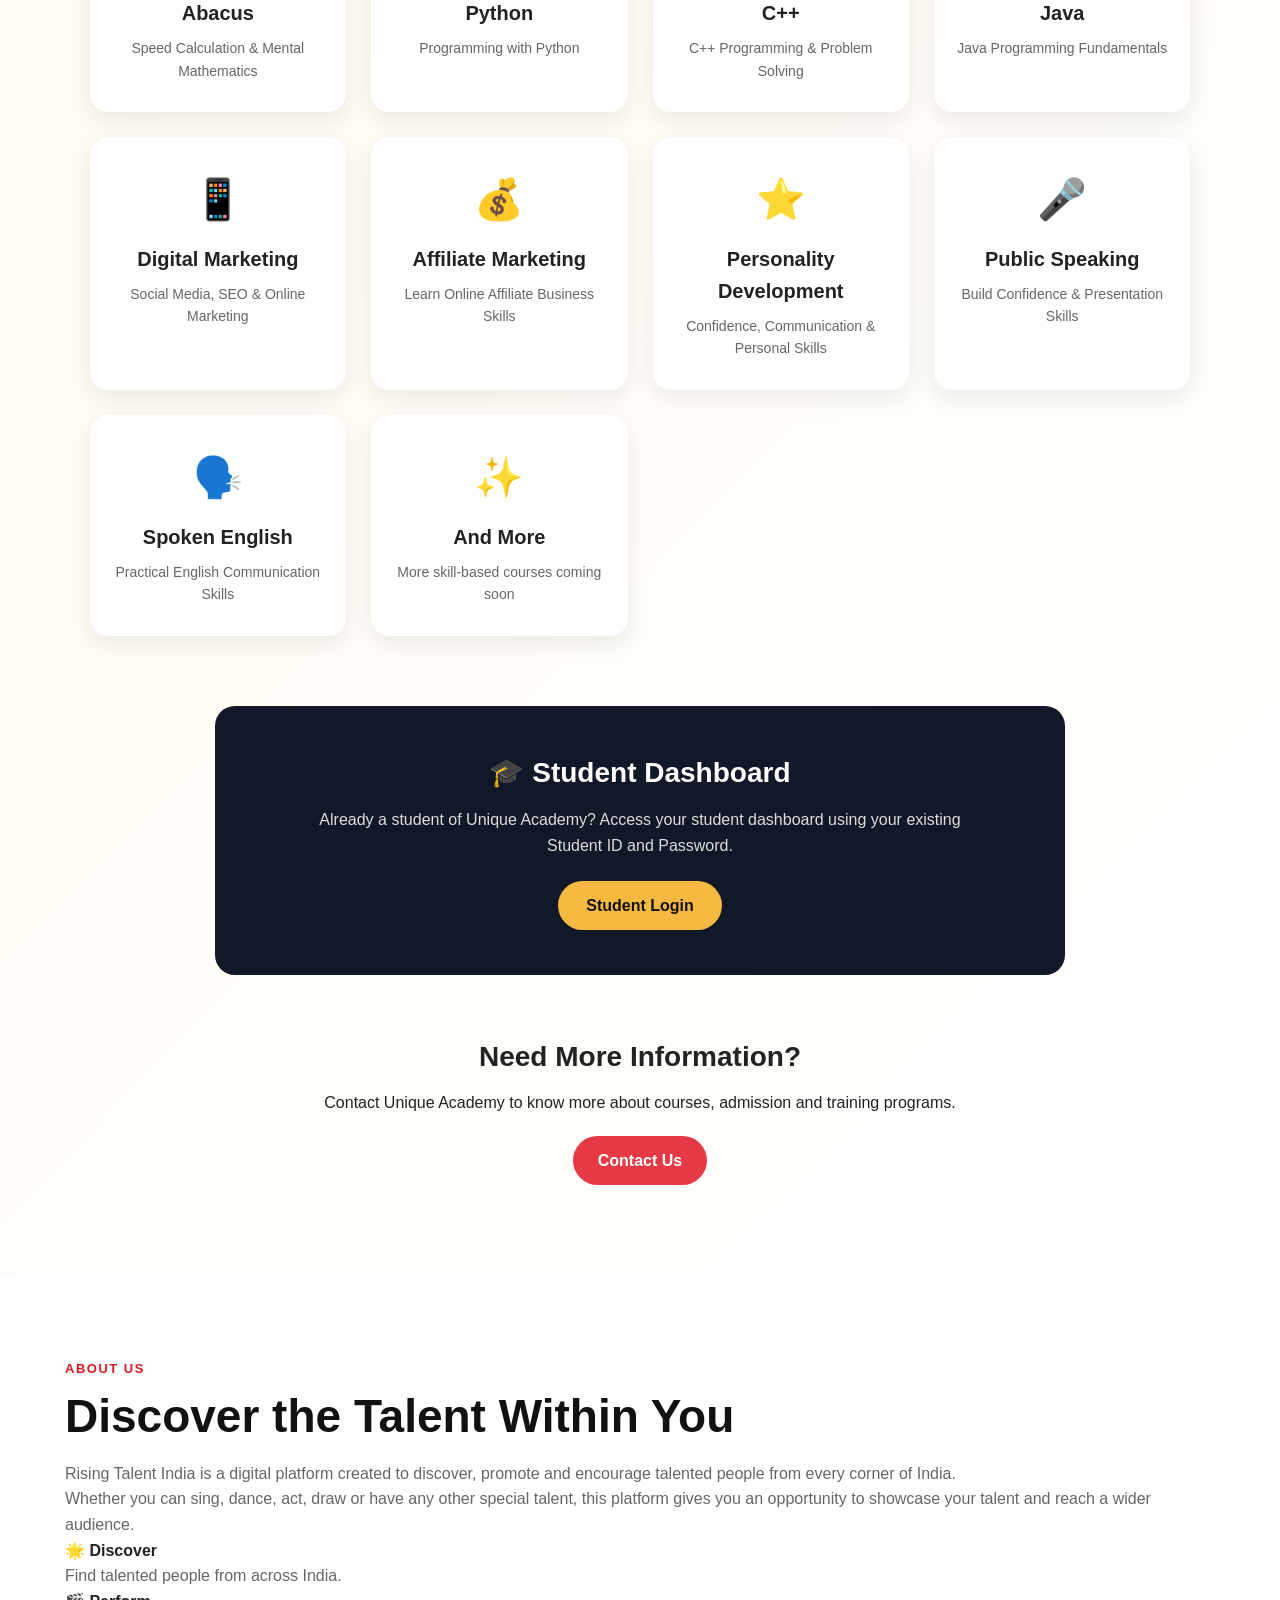
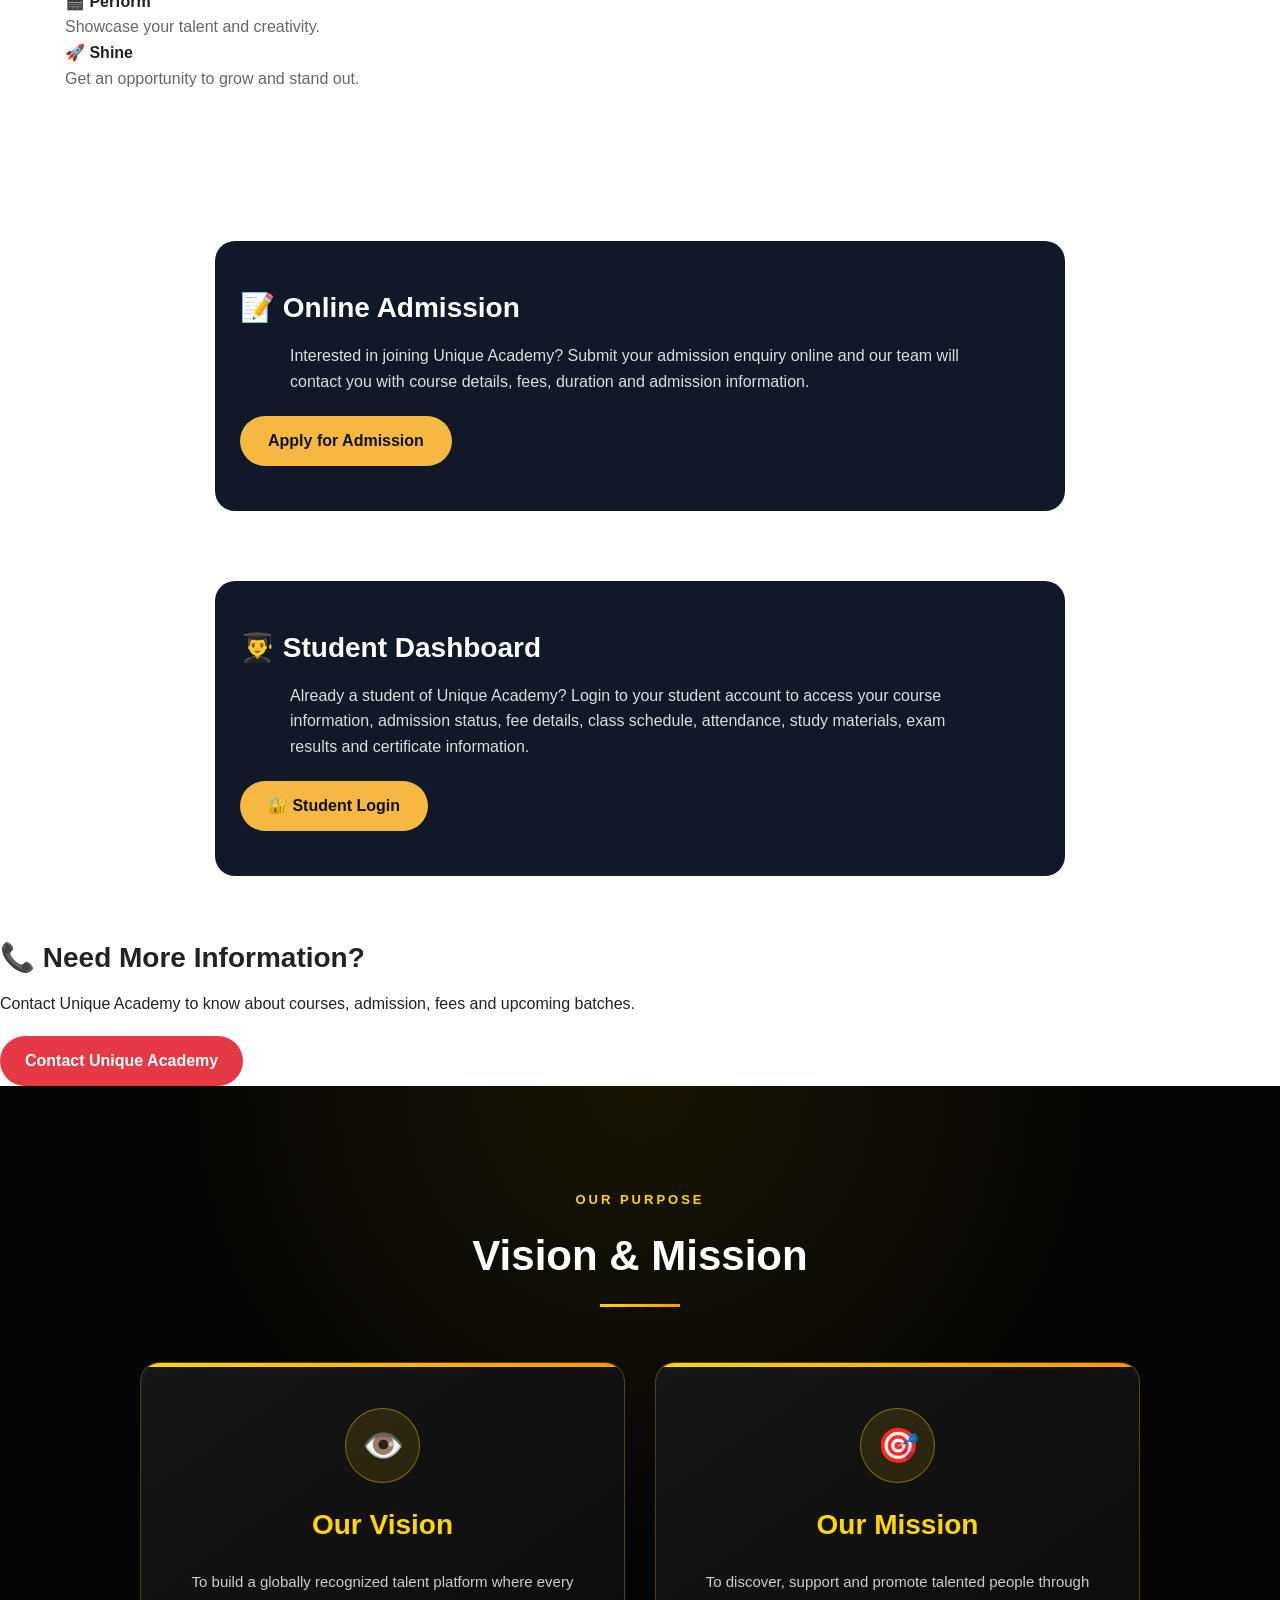
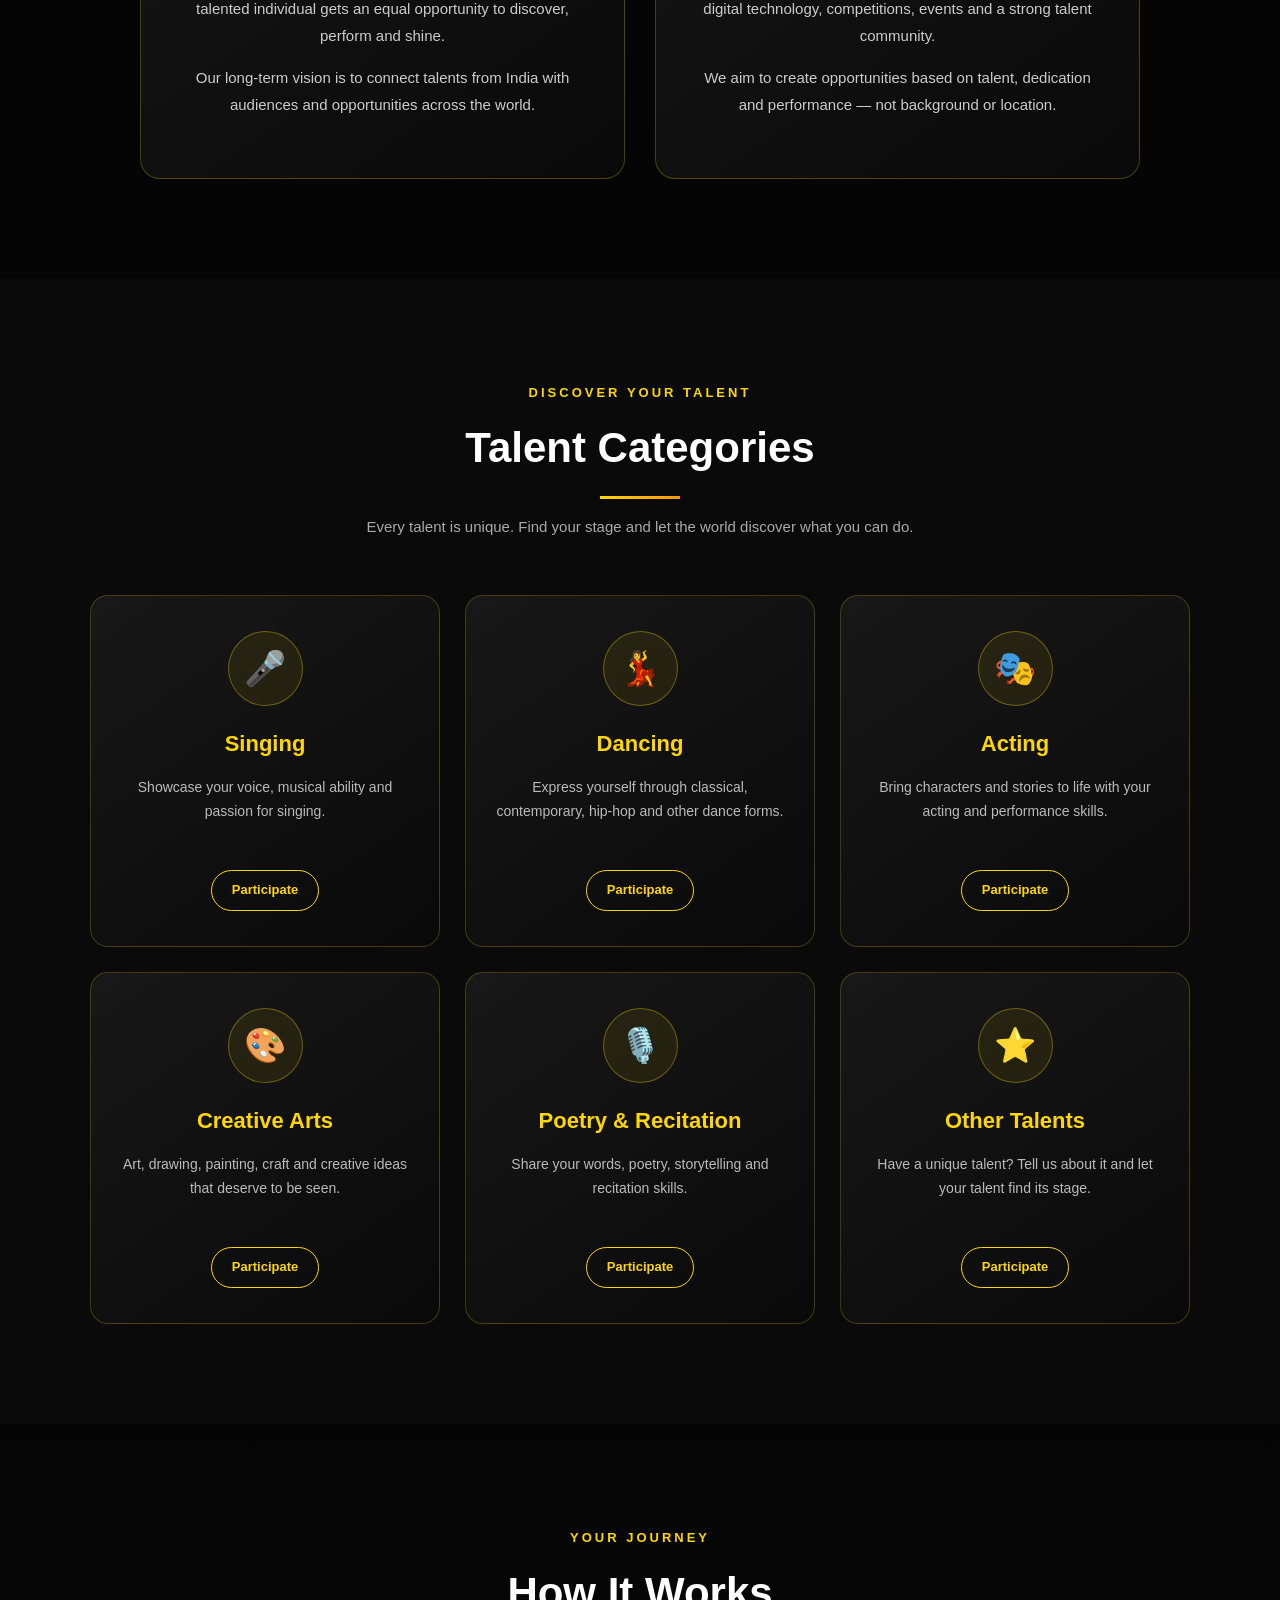
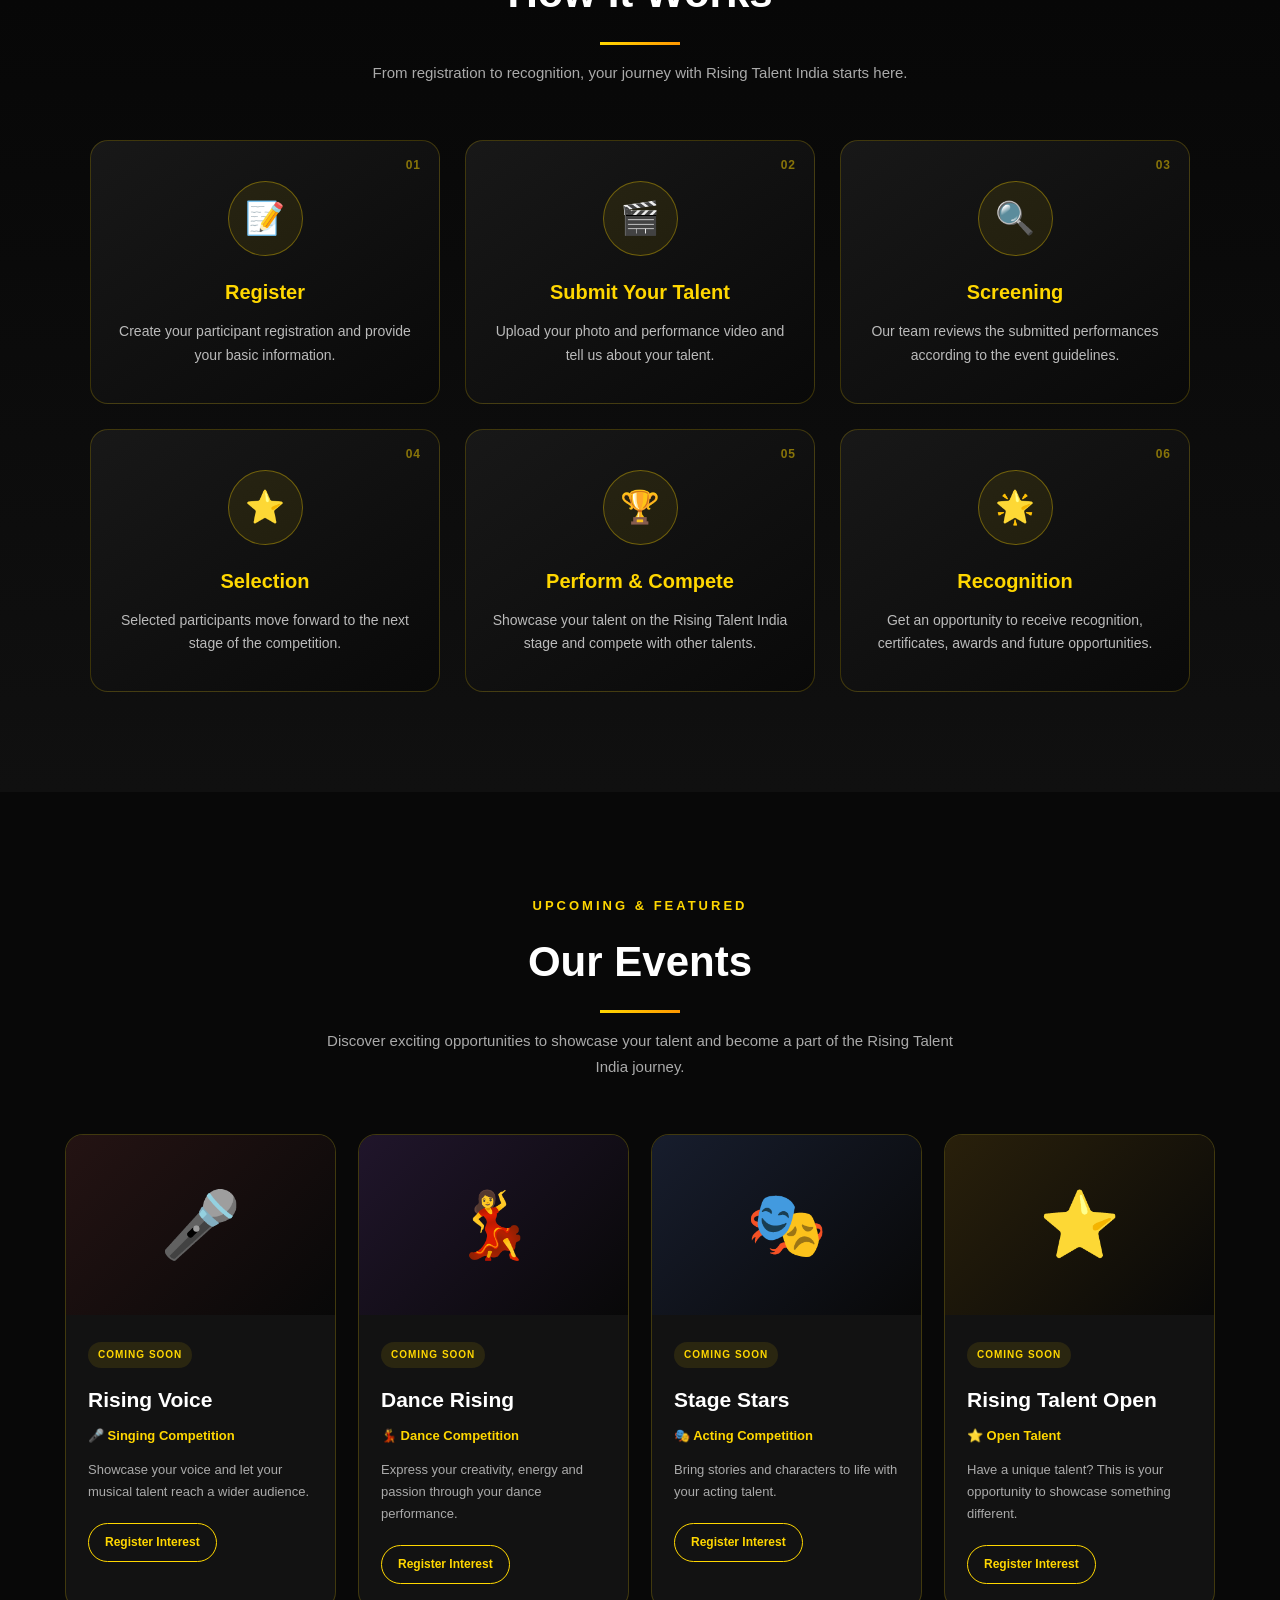
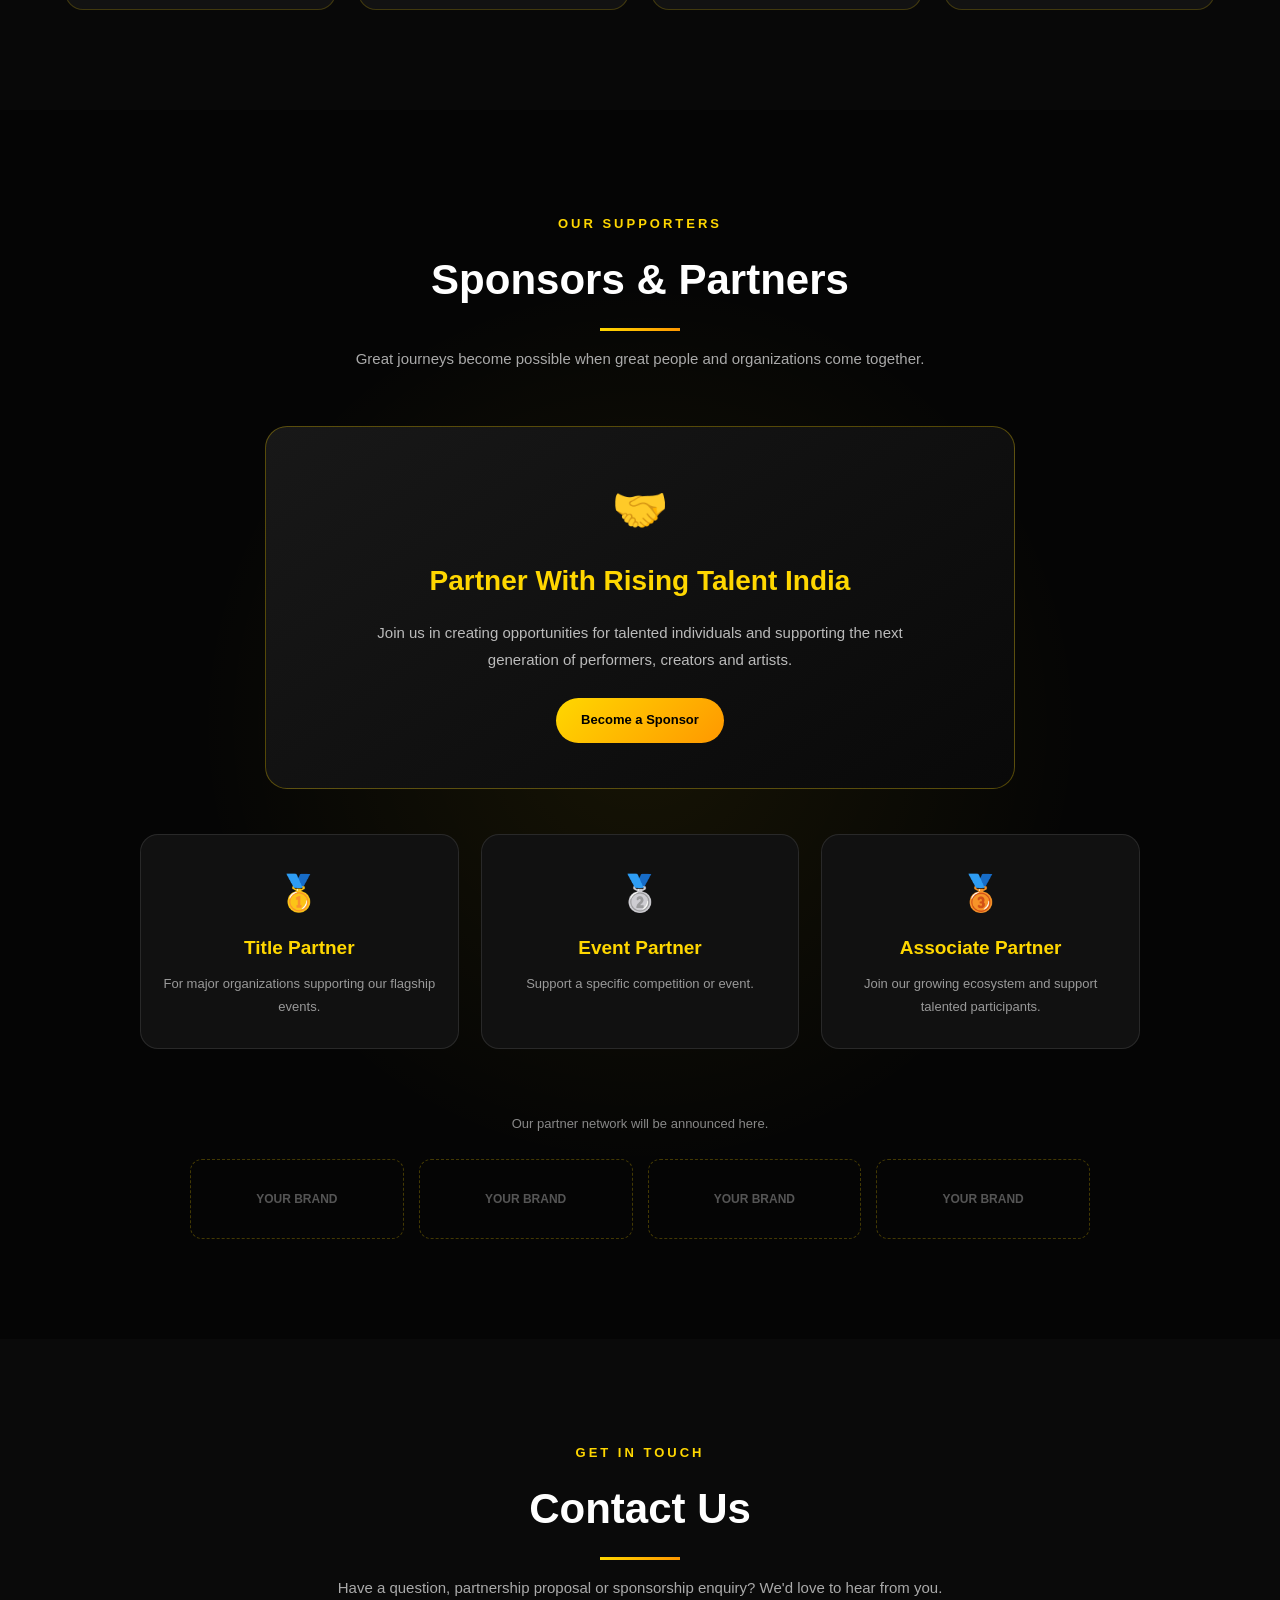
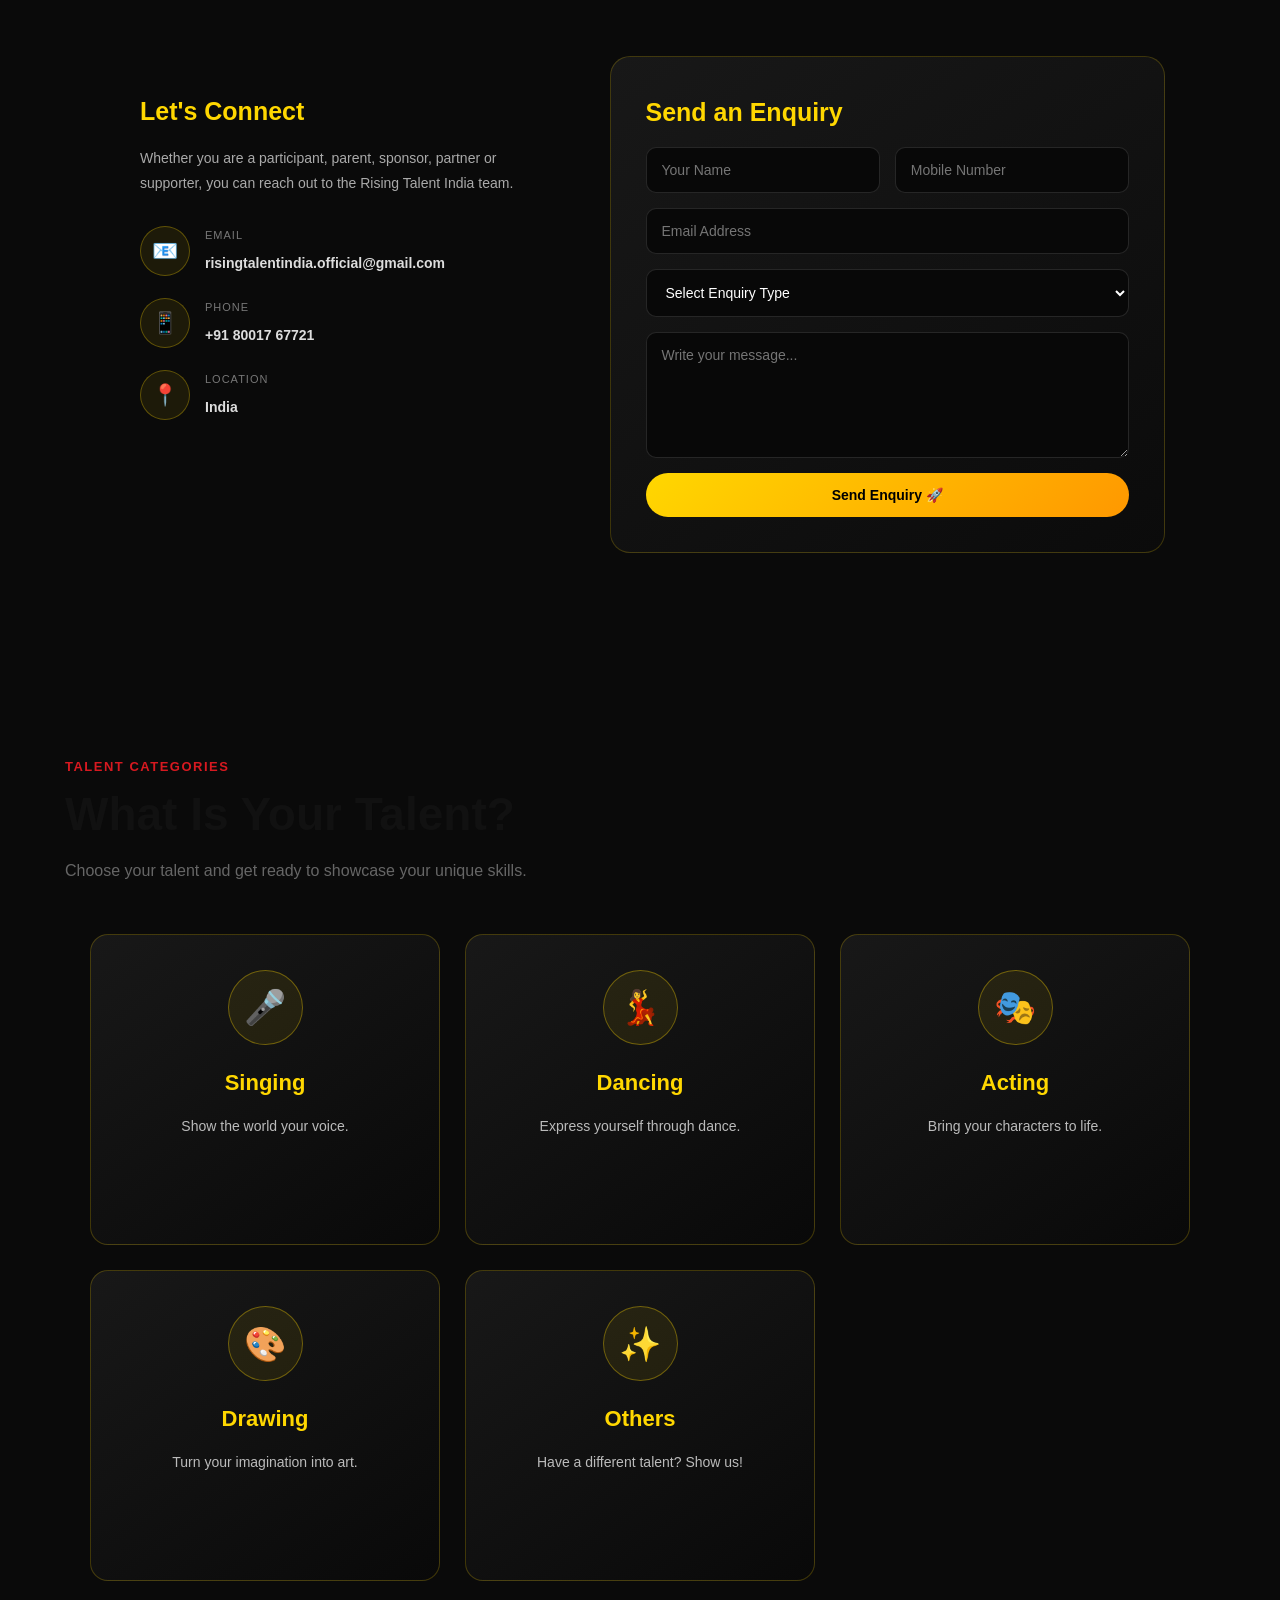
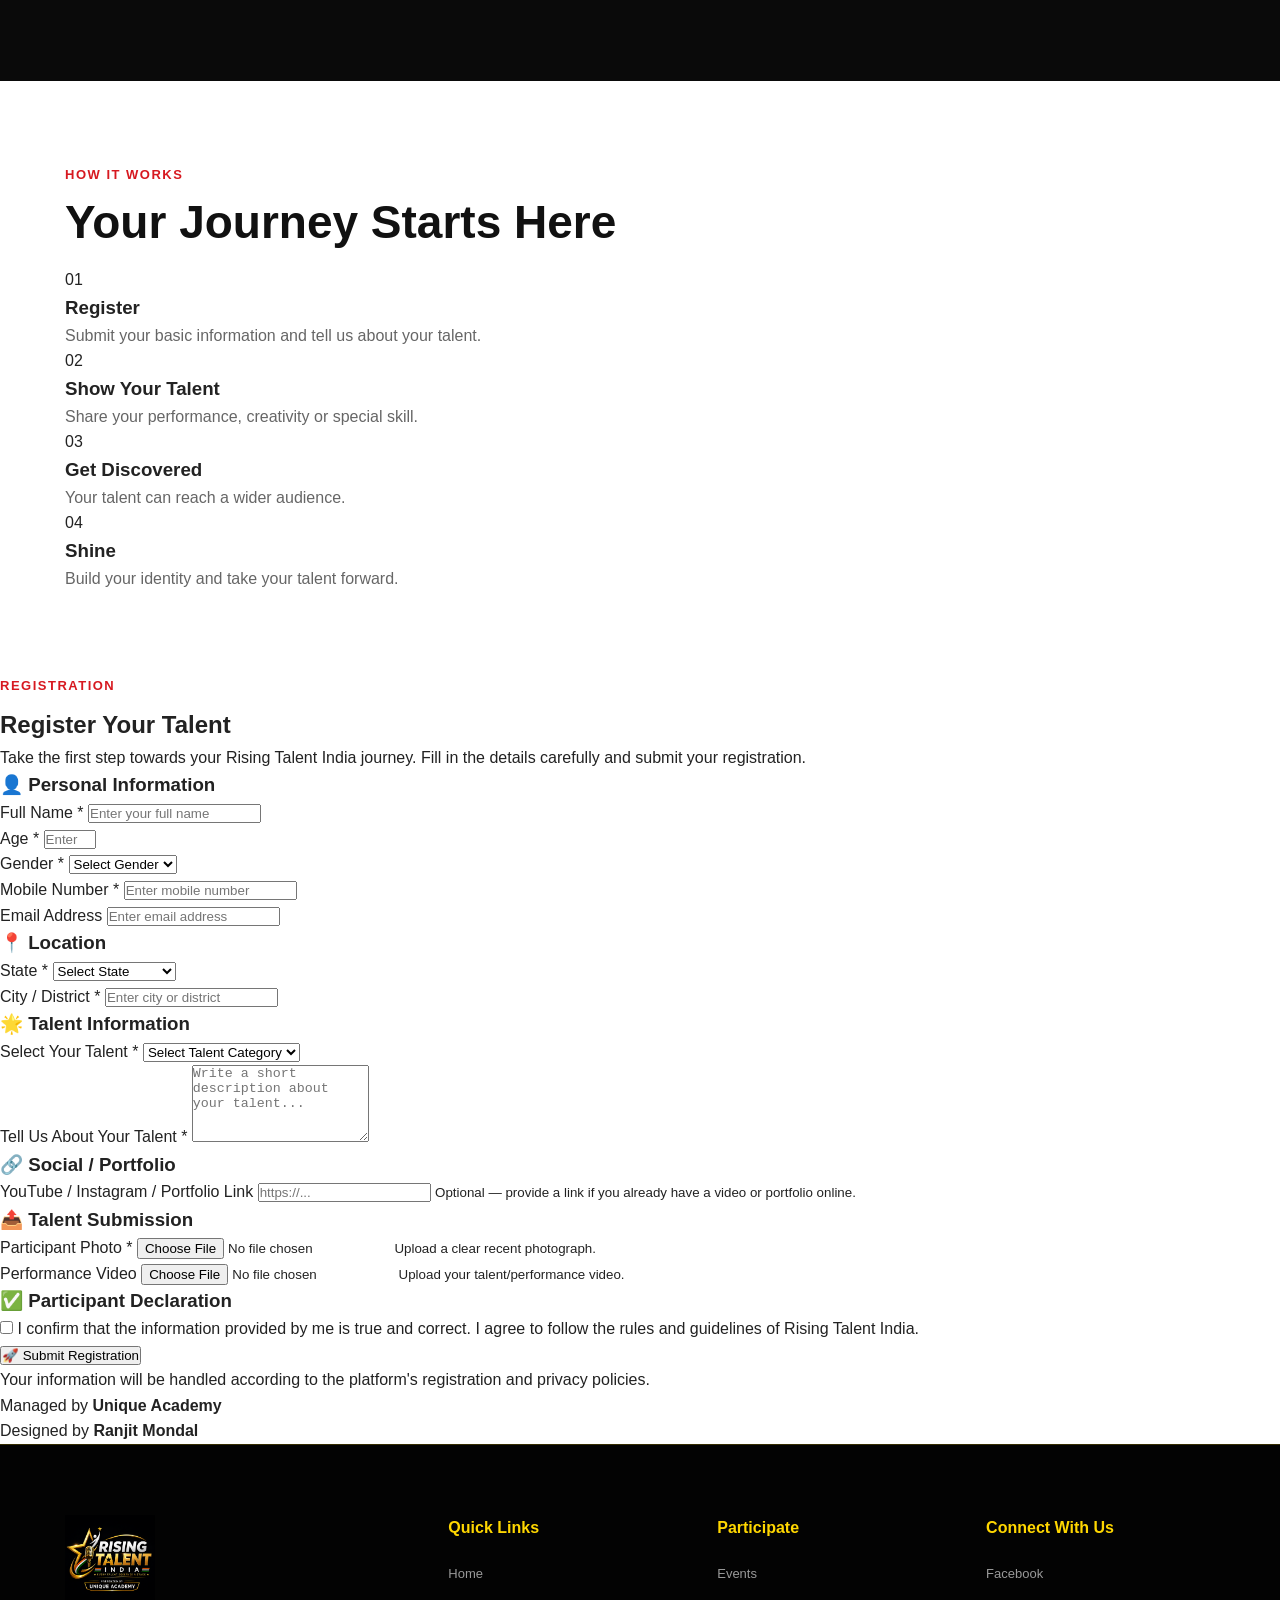
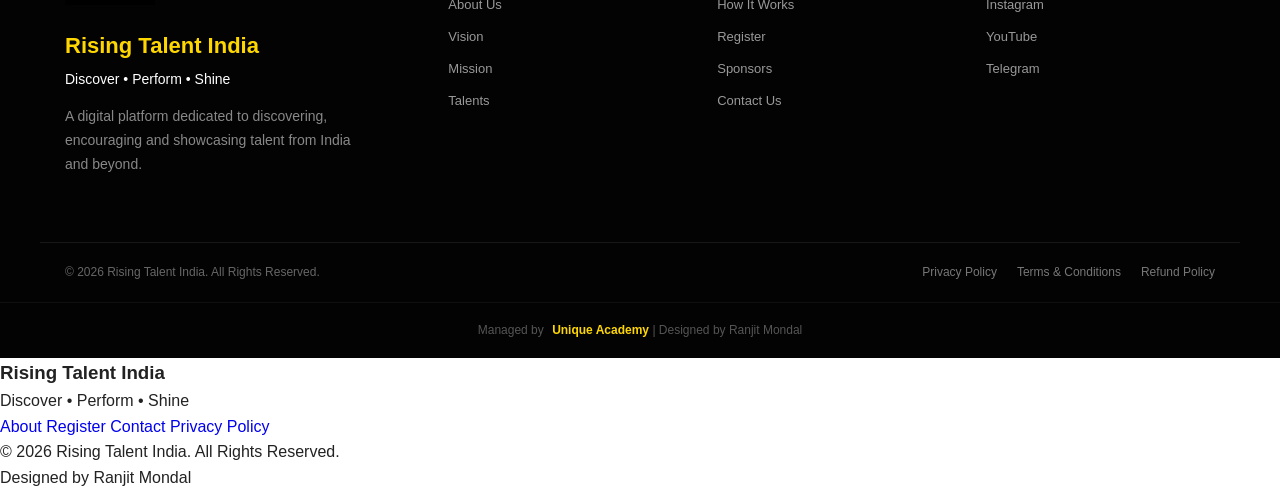
==== commit ff8aba2e: "Update index.html" ====
--- a/index.html
+++ b/index.html
@@ -169,37 +169,7 @@
             <a href="#about" class="btn btn-outline">
                 Explore Talent
             </a>
-        </div>
-
-    </div>
-
-</header>
-        <div class="hero-content">
-
-            <div class="hero-badge">
-                🇮🇳 INDIA'S DIGITAL TALENT PLATFORM
-            </div>
-
-            <h1>Rising Talent India</h1>
-
-            <h2>Discover • Perform • Shine</h2>
-
-            <p>
-                India's Digital Talent Platform where every talent
-                gets a chance to shine.
-            </p>
-
-            <div class="buttons">
-
-                <a href="#register" class="btn">
-                    Register Now
-                </a>
-
-                <a href="#about" class="btn btn-outline">
-                    Learn More
-                </a>
-
-            </div>
+      </div>
 
             <!-- Talent Categories -->
 
@@ -217,9 +187,8 @@
 
             </div>
 
-        </div>
-
-    </header>
+         
+      </header>
 <!-- ================= WHY RISING TALENT INDIA ================= -->
 
 <section class="why-section">
--- a/style.css
+++ b/style.css
@@ -2481,3 +2481,176 @@
         grid-template-columns: 1fr !important;
     }
 }
+/* ================= COURSE DETAILS BUTTON ================= */
+
+.course-details-btn {
+    margin-top: 15px;
+    padding: 9px 18px;
+    border: none;
+    border-radius: 20px;
+    background: #e63946;
+    color: white;
+    font-weight: 600;
+    cursor: pointer;
+    transition: 0.3s;
+}
+
+.course-details-btn:hover {
+    transform: translateY(-2px);
+    opacity: 0.9;
+}
+
+
+/* ================= COURSE MODAL ================= */
+
+.course-modal {
+    display: none;
+    position: fixed;
+    z-index: 9999;
+    left: 0;
+    top: 0;
+    width: 100%;
+    height: 100%;
+    background: rgba(0,0,0,0.65);
+
+    align-items: center;
+    justify-content: center;
+
+    padding: 20px;
+}
+
+
+.course-modal-content {
+    position: relative;
+    width: 100%;
+    max-width: 550px;
+
+    background: white;
+    border-radius: 22px;
+
+    padding: 40px 30px;
+
+    text-align: center;
+
+    box-shadow: 0 20px 60px rgba(0,0,0,0.25);
+
+    animation: coursePopup 0.3s ease;
+}
+
+
+@keyframes coursePopup {
+
+    from {
+        transform: scale(0.8);
+        opacity: 0;
+    }
+
+    to {
+        transform: scale(1);
+        opacity: 1;
+    }
+
+}
+
+
+.course-modal-close {
+
+    position: absolute;
+
+    right: 15px;
+    top: 12px;
+
+    width: 35px;
+    height: 35px;
+
+    border: none;
+
+    border-radius: 50%;
+
+    background: #eeeeee;
+
+    font-size: 24px;
+
+    cursor: pointer;
+}
+
+
+.course-modal-icon {
+
+    font-size: 50px;
+
+    margin-bottom: 10px;
+}
+
+
+.course-modal-content h2 {
+
+    font-size: 32px;
+
+    margin-bottom: 8px;
+}
+
+
+.course-modal-content h4 {
+
+    font-size: 18px;
+
+    color: #555;
+
+    margin-bottom: 15px;
+}
+
+
+.course-modal-content p {
+
+    color: #666;
+
+    line-height: 1.7;
+
+}
+
+
+.course-modal-buttons {
+
+    margin-top: 25px;
+
+    display: flex;
+
+    justify-content: center;
+
+    gap: 12px;
+
+    flex-wrap: wrap;
+}
+
+
+.course-admission-btn {
+
+    padding: 12px 22px;
+
+    background: #e63946;
+
+    color: white;
+
+    text-decoration: none;
+
+    border-radius: 25px;
+
+    font-weight: 600;
+}
+
+
+.course-close-btn {
+
+    padding: 12px 22px;
+
+    background: #eeeeee;
+
+    border: none;
+
+    border-radius: 25px;
+
+    cursor: pointer;
+
+    font-weight: 600;
+}
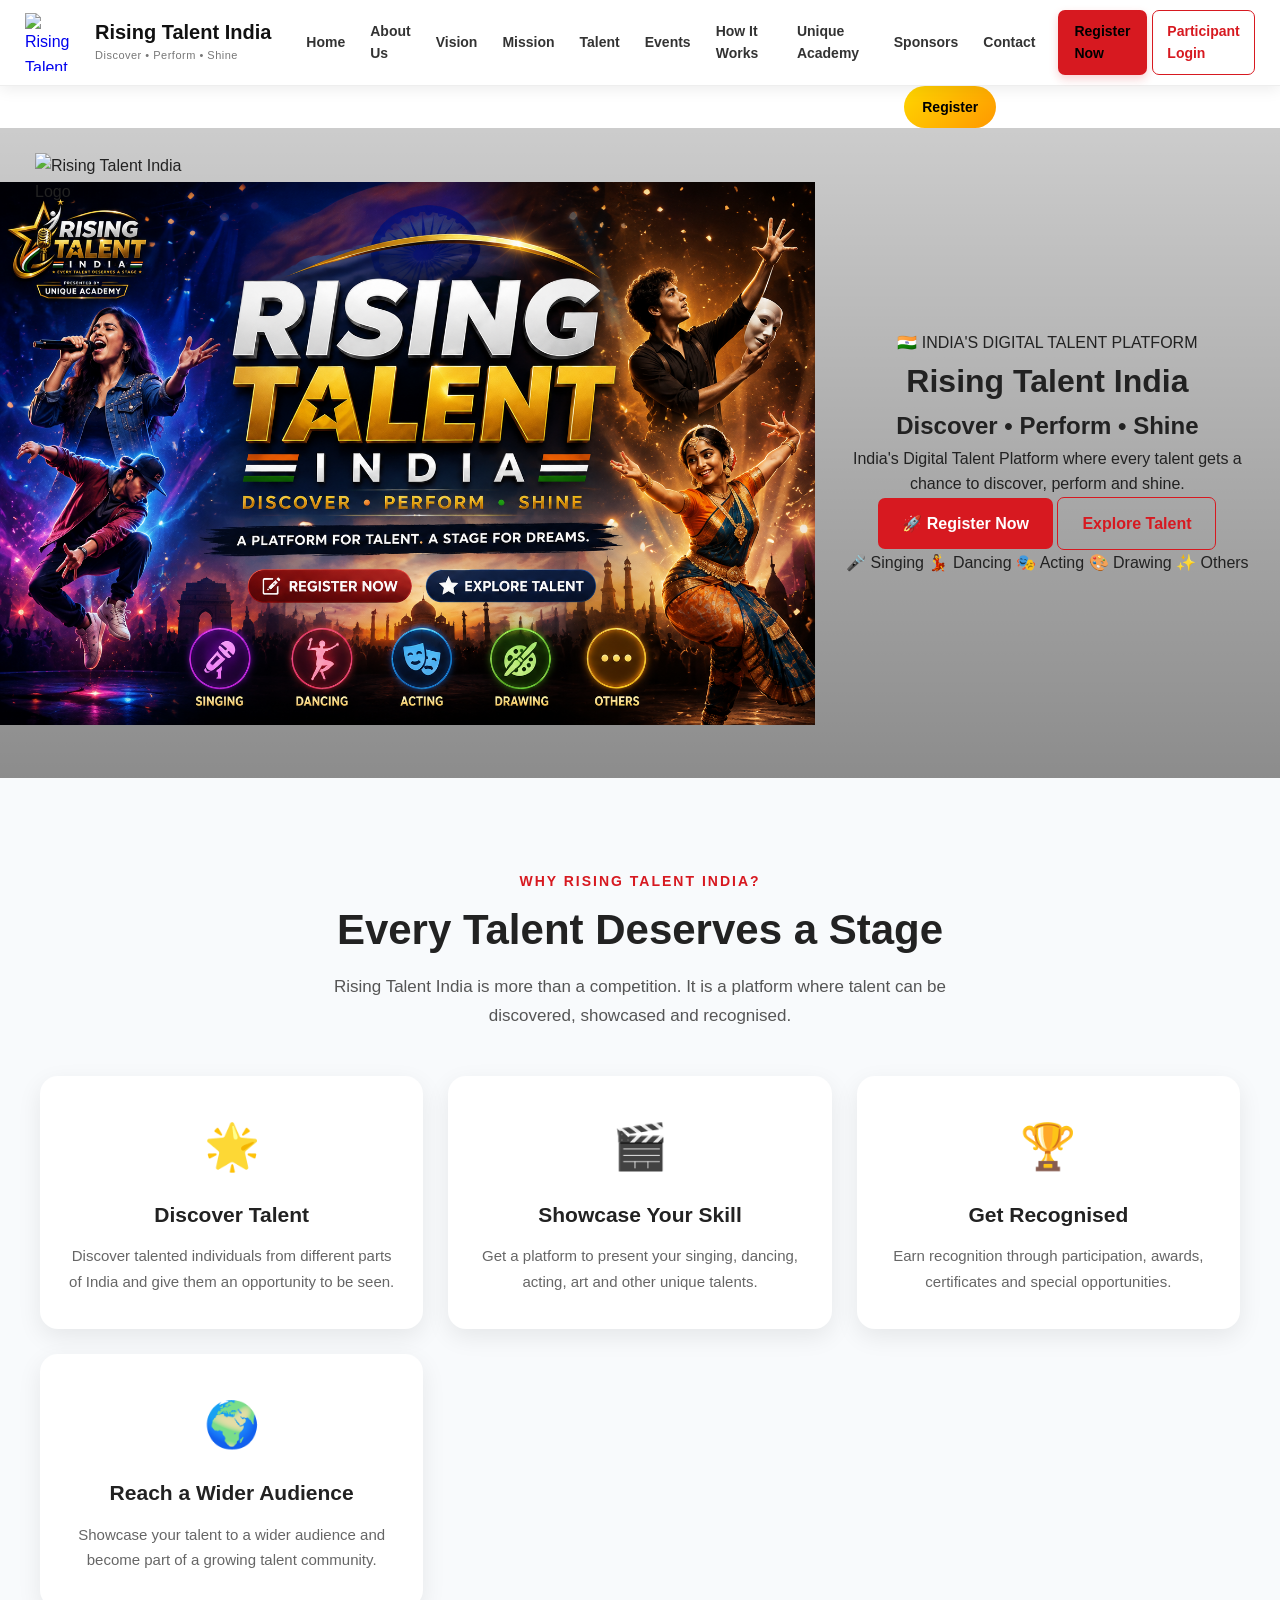
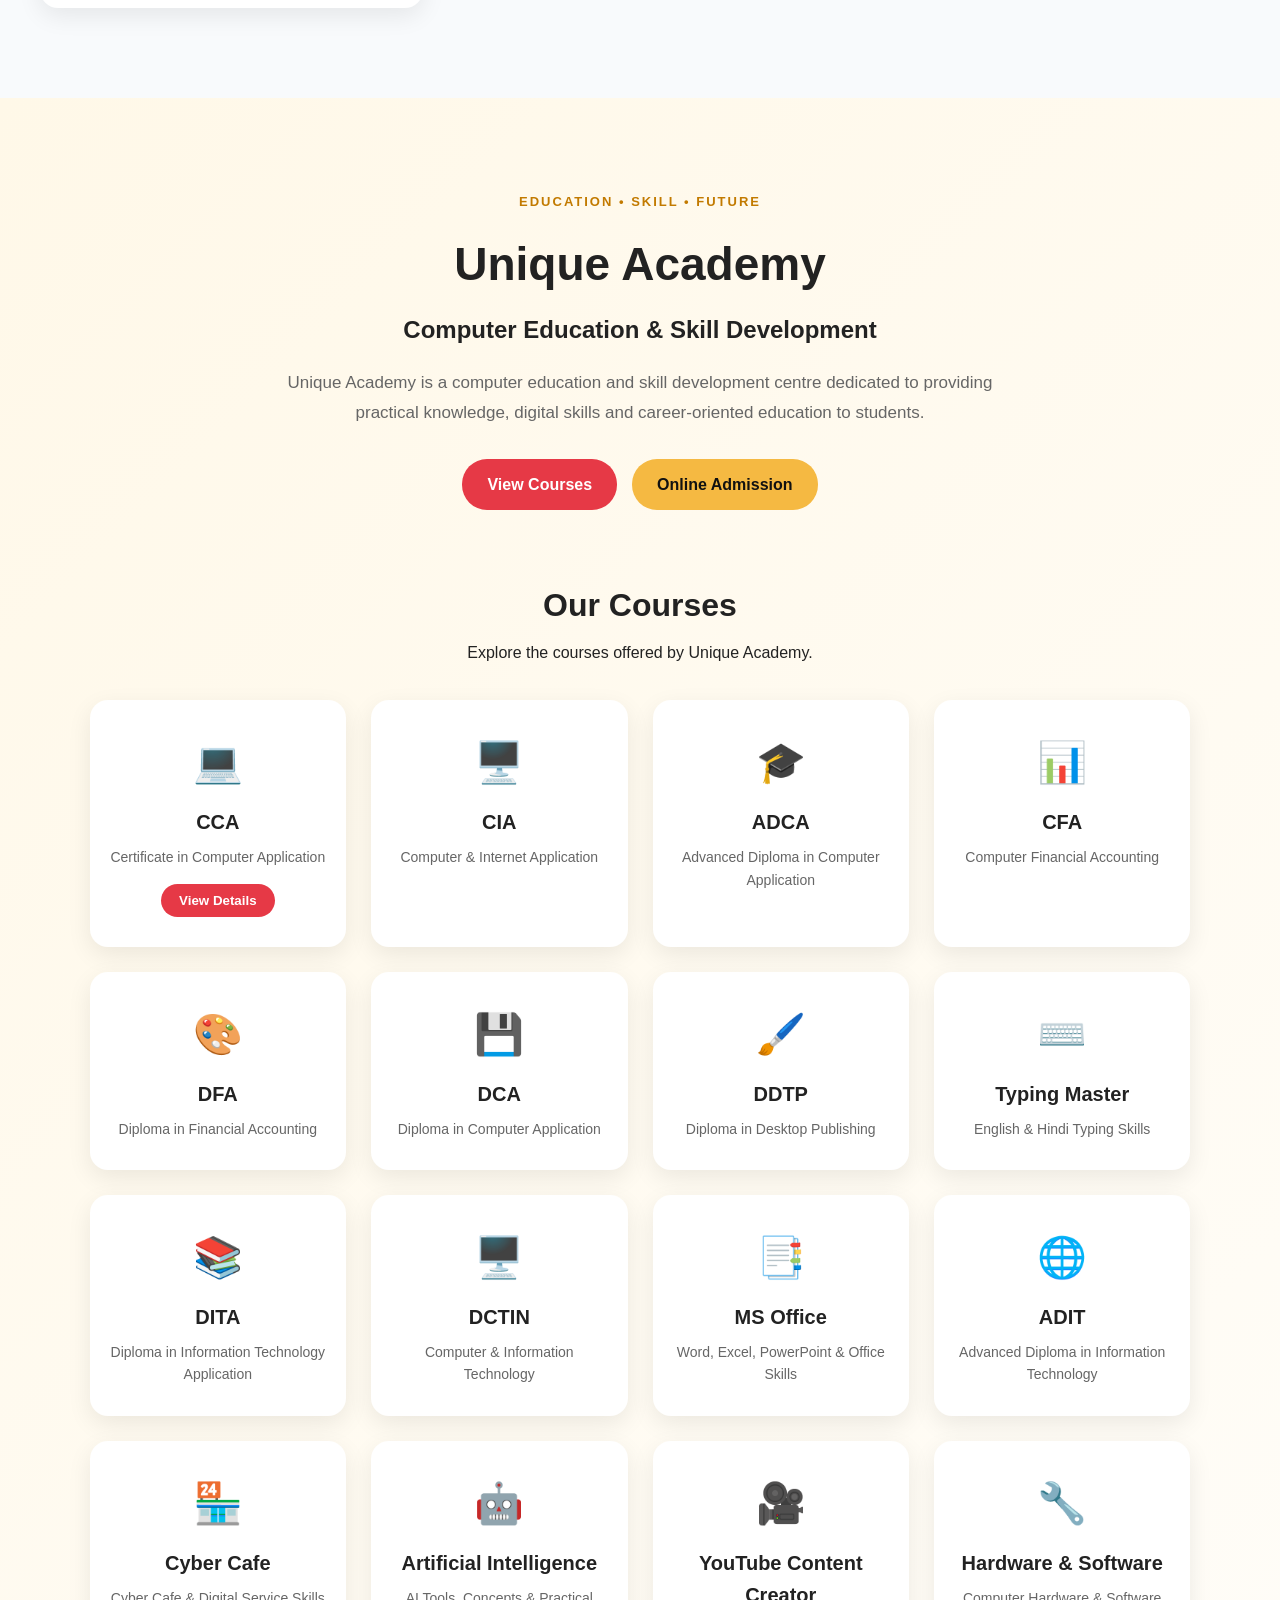
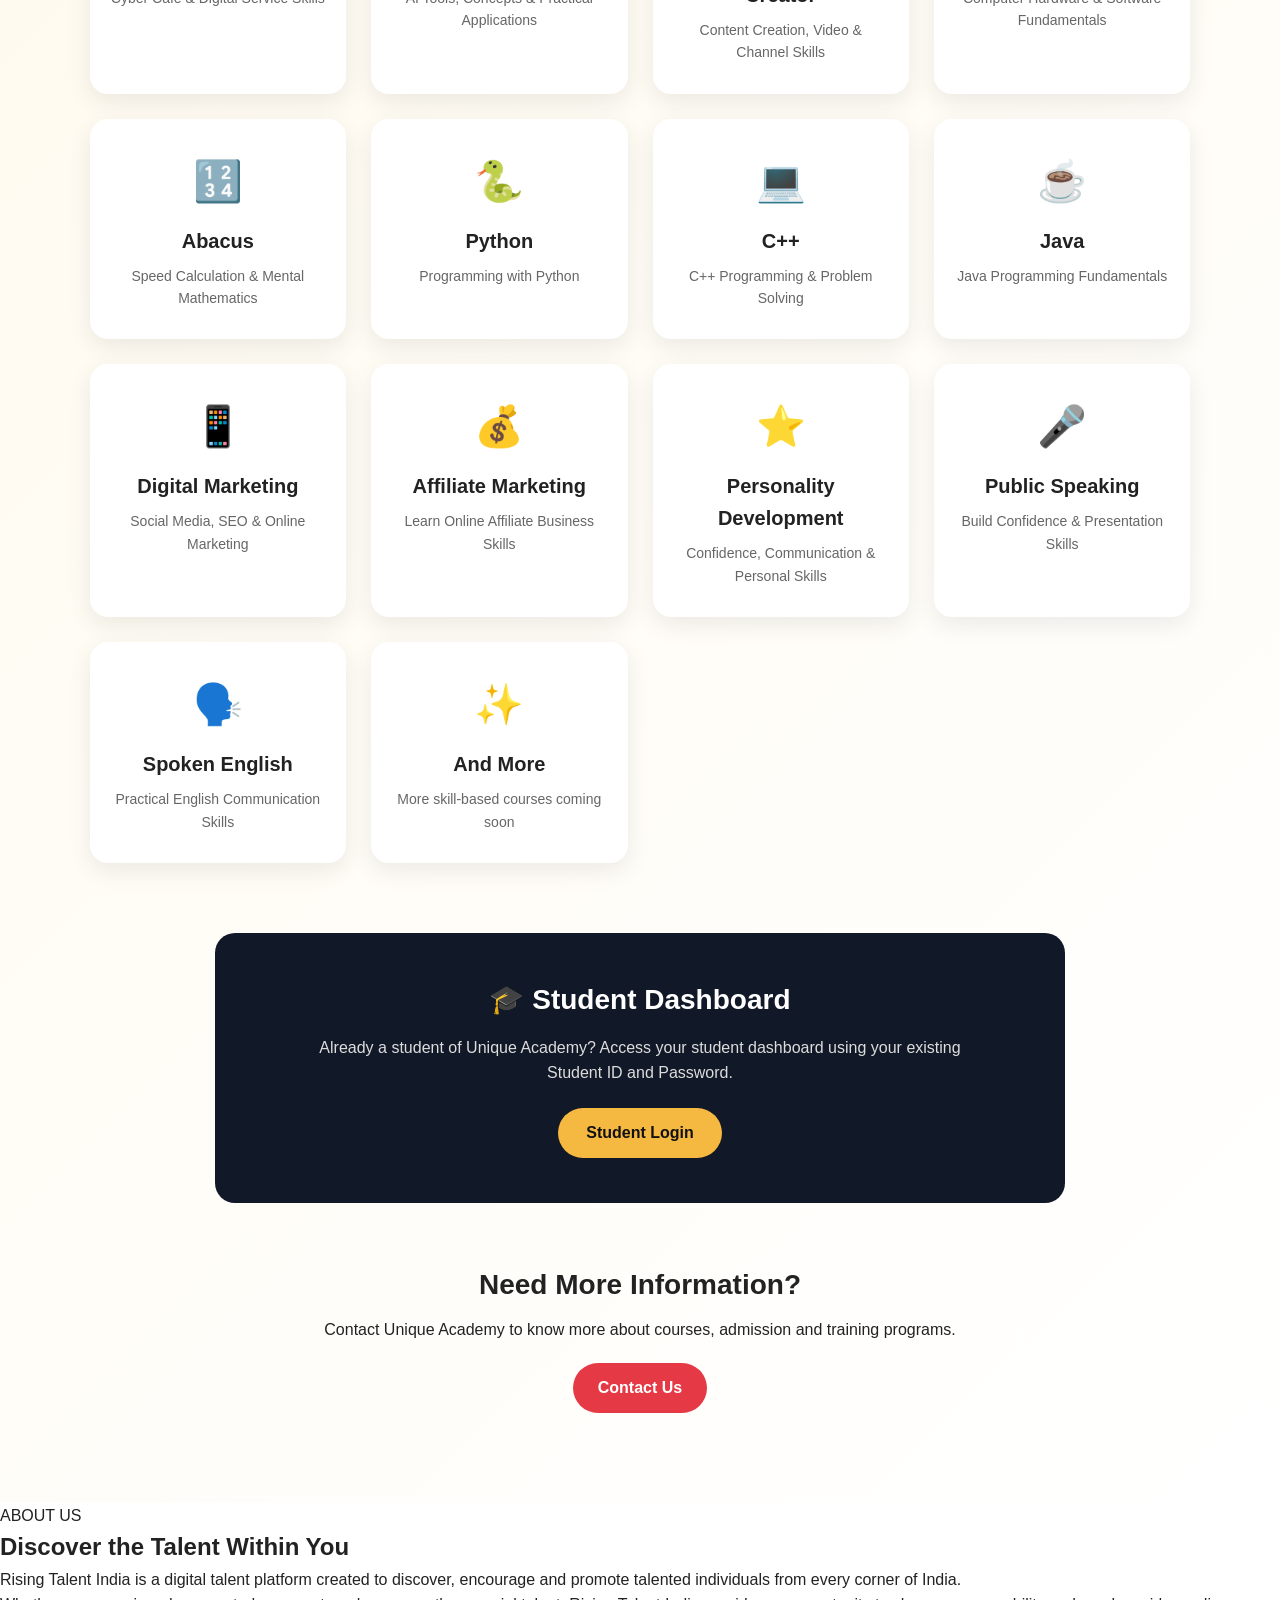
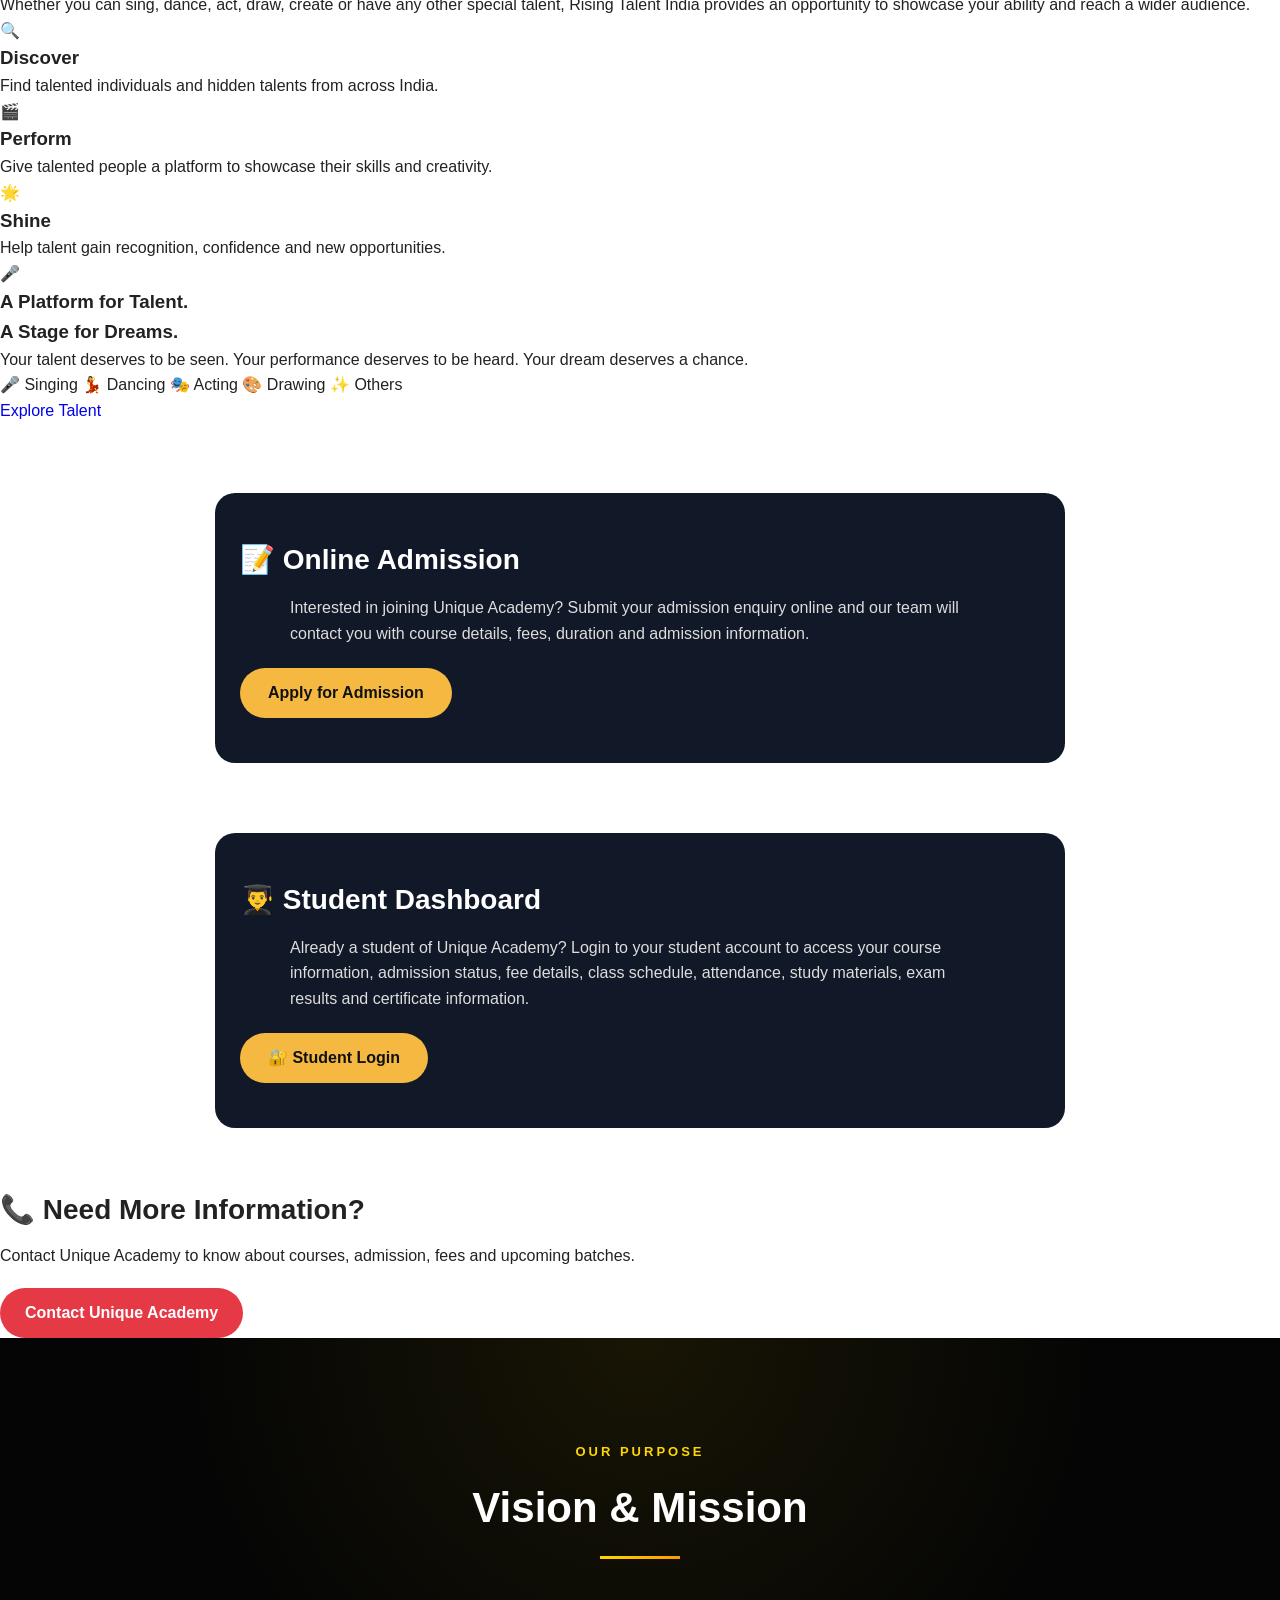
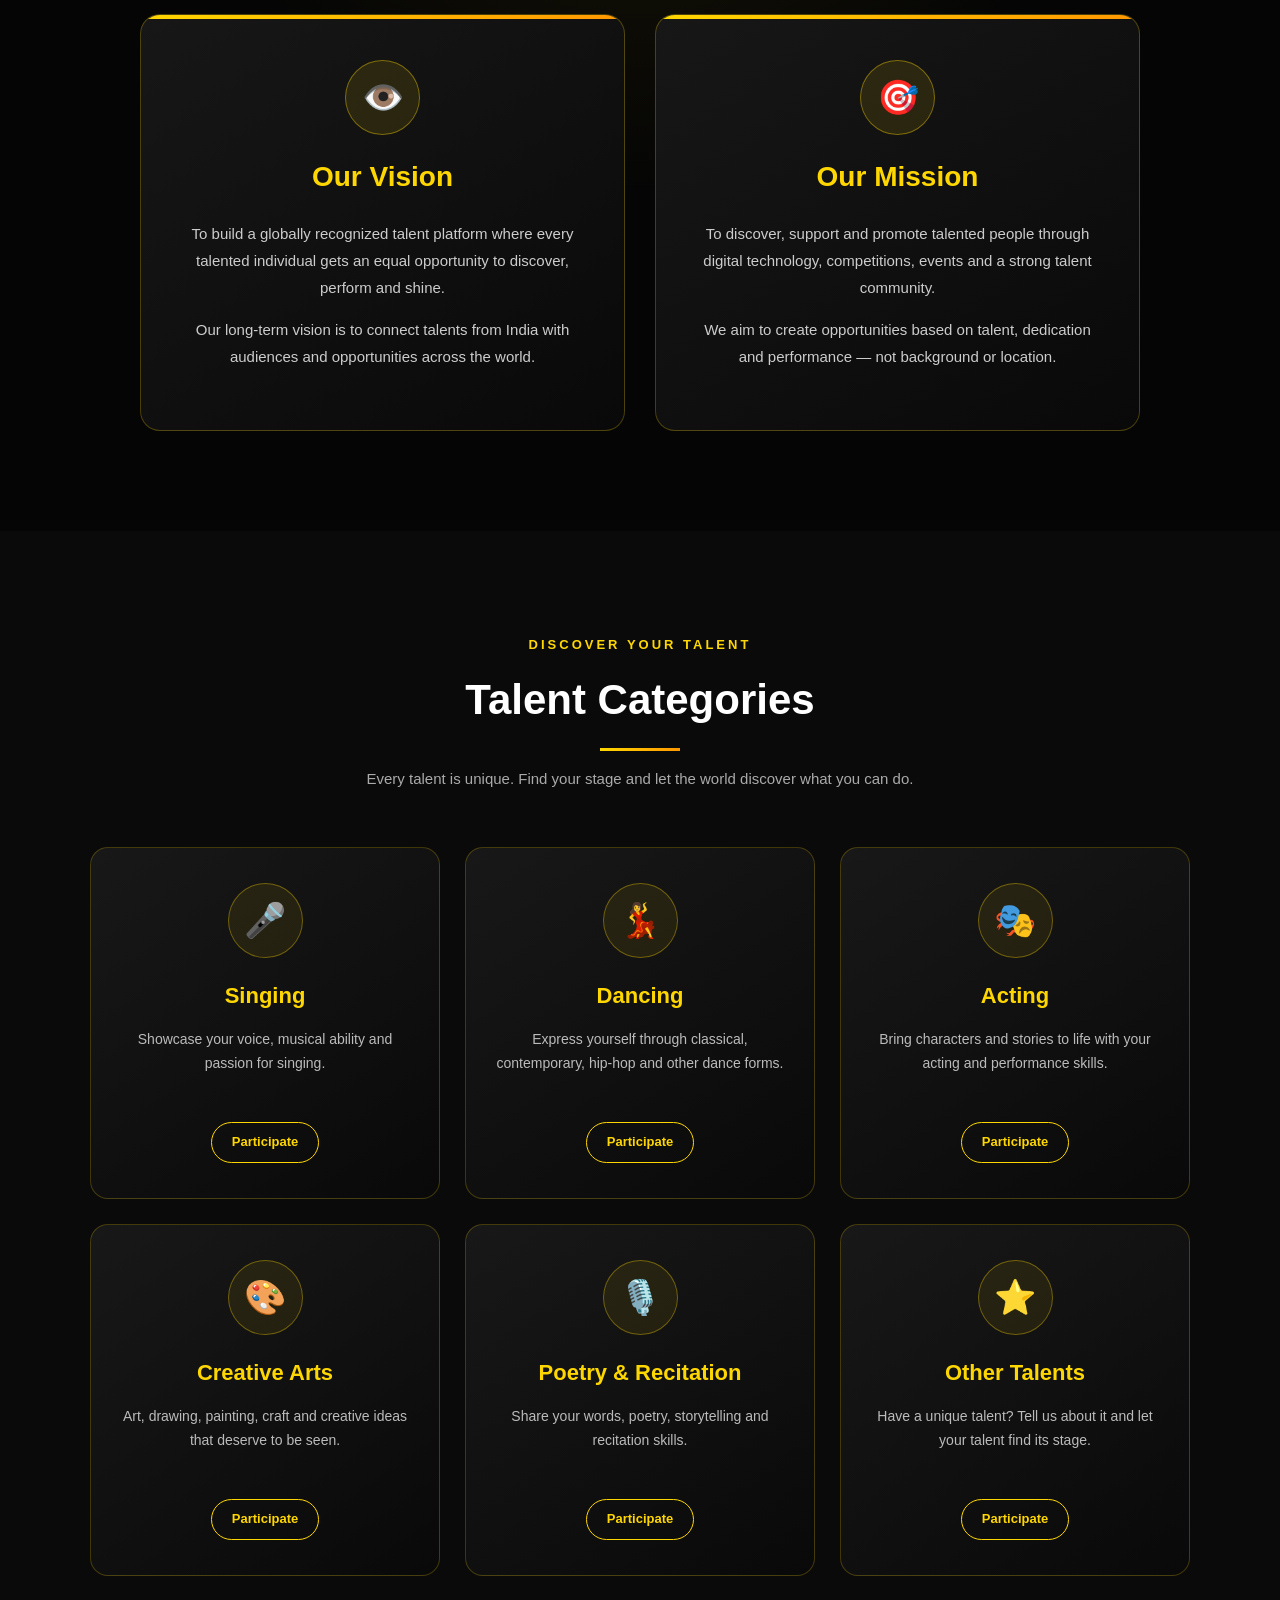
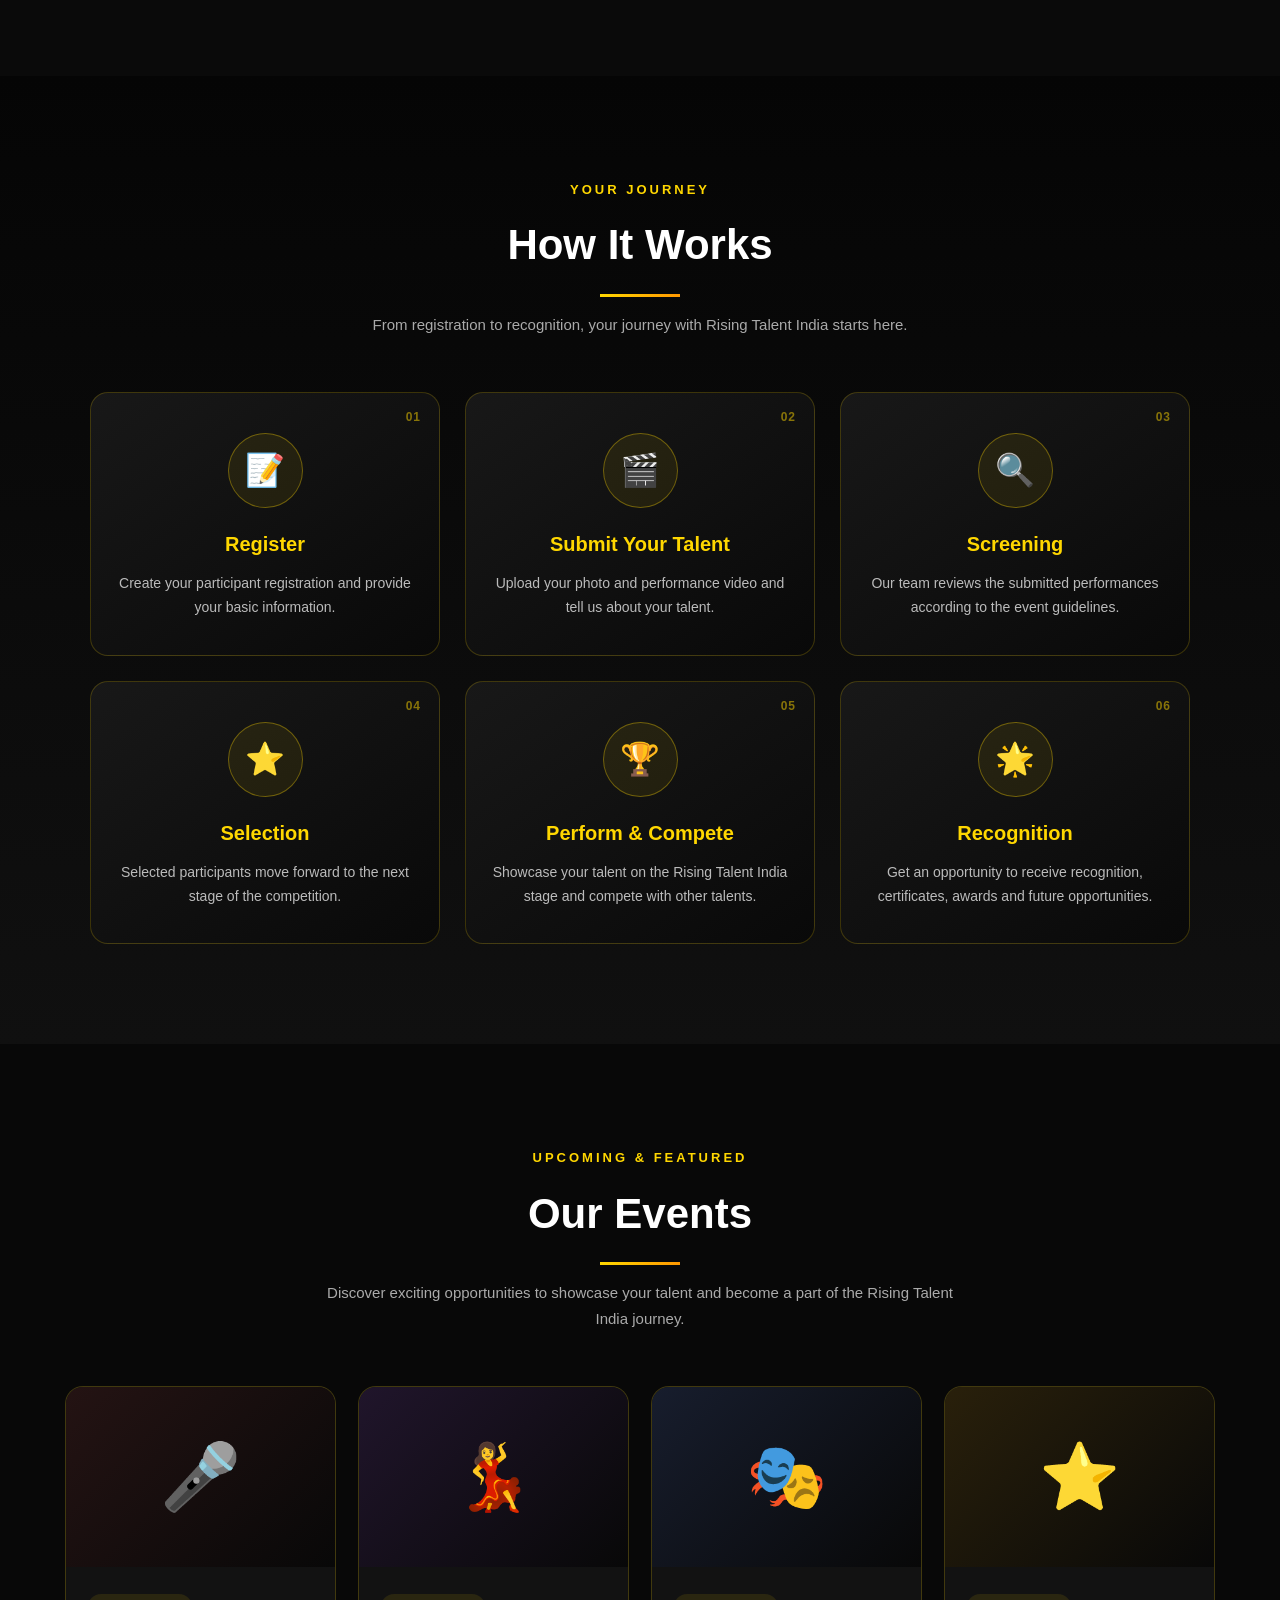
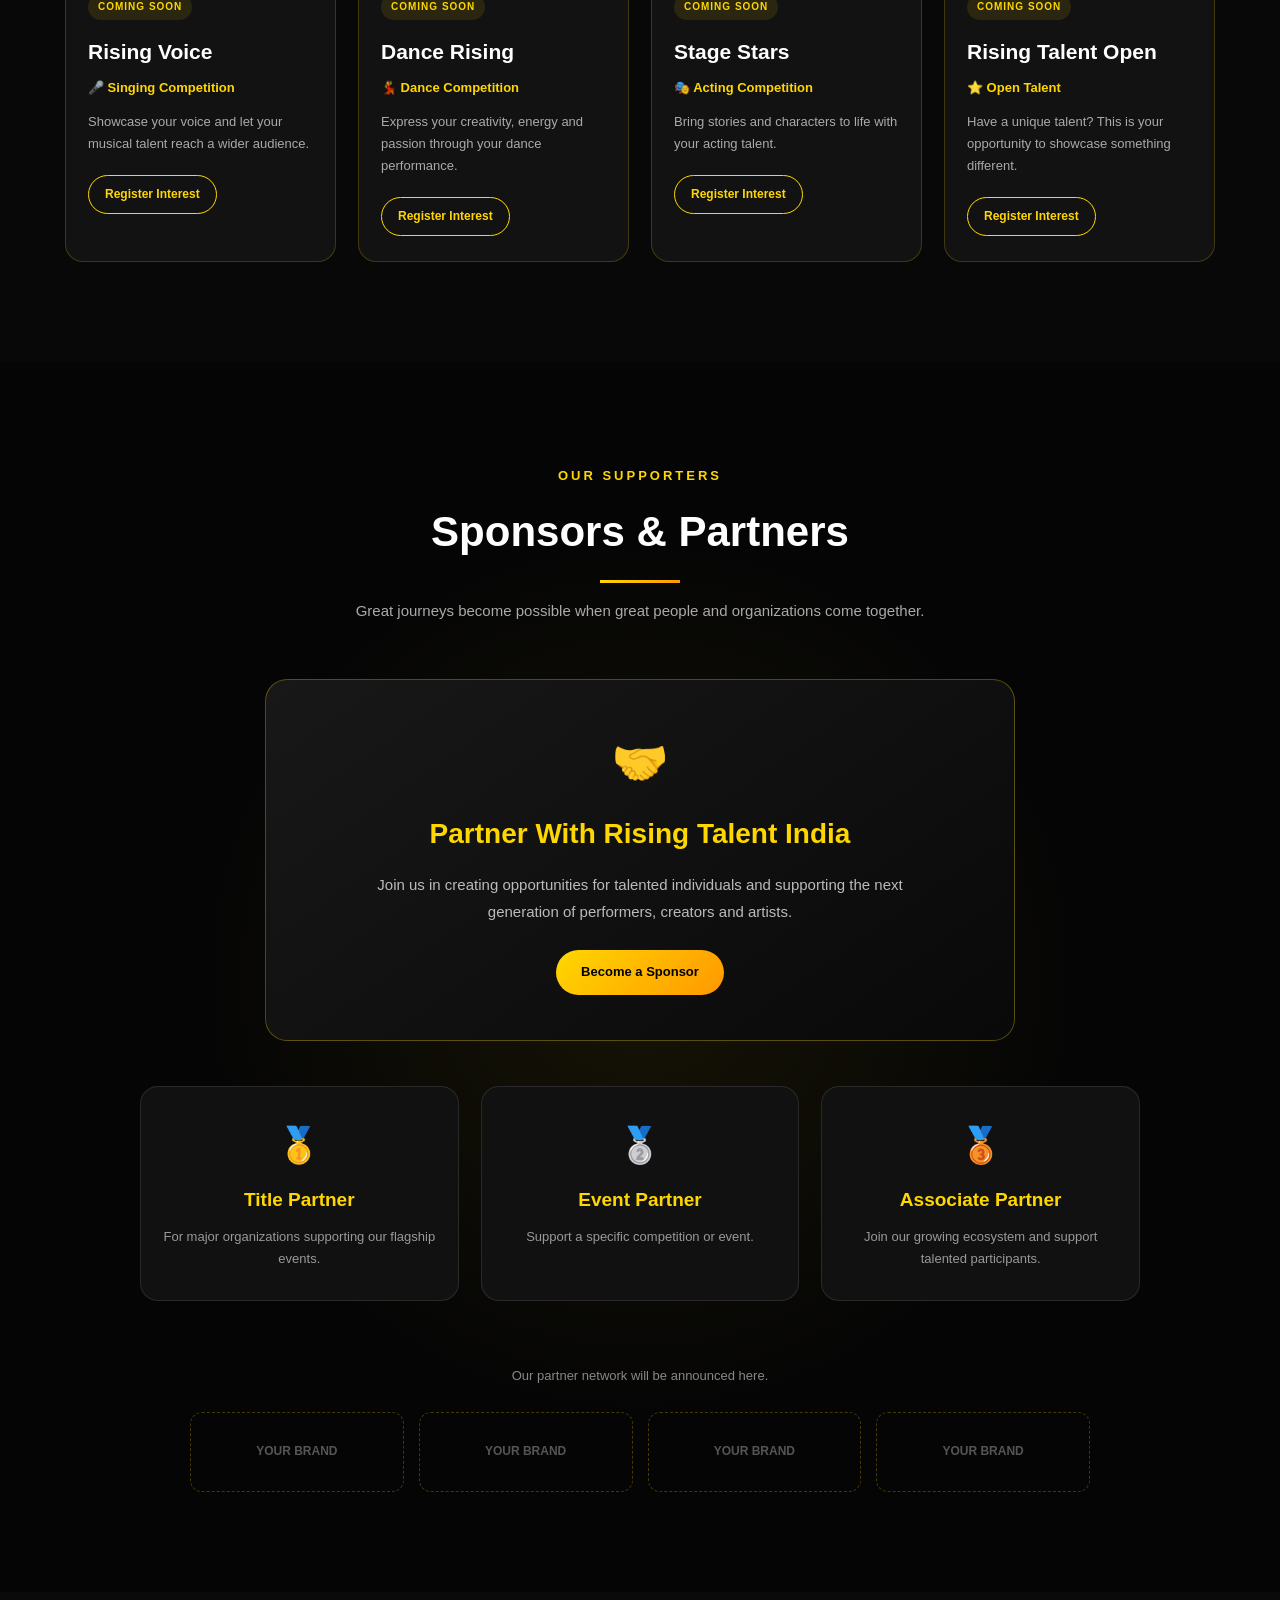
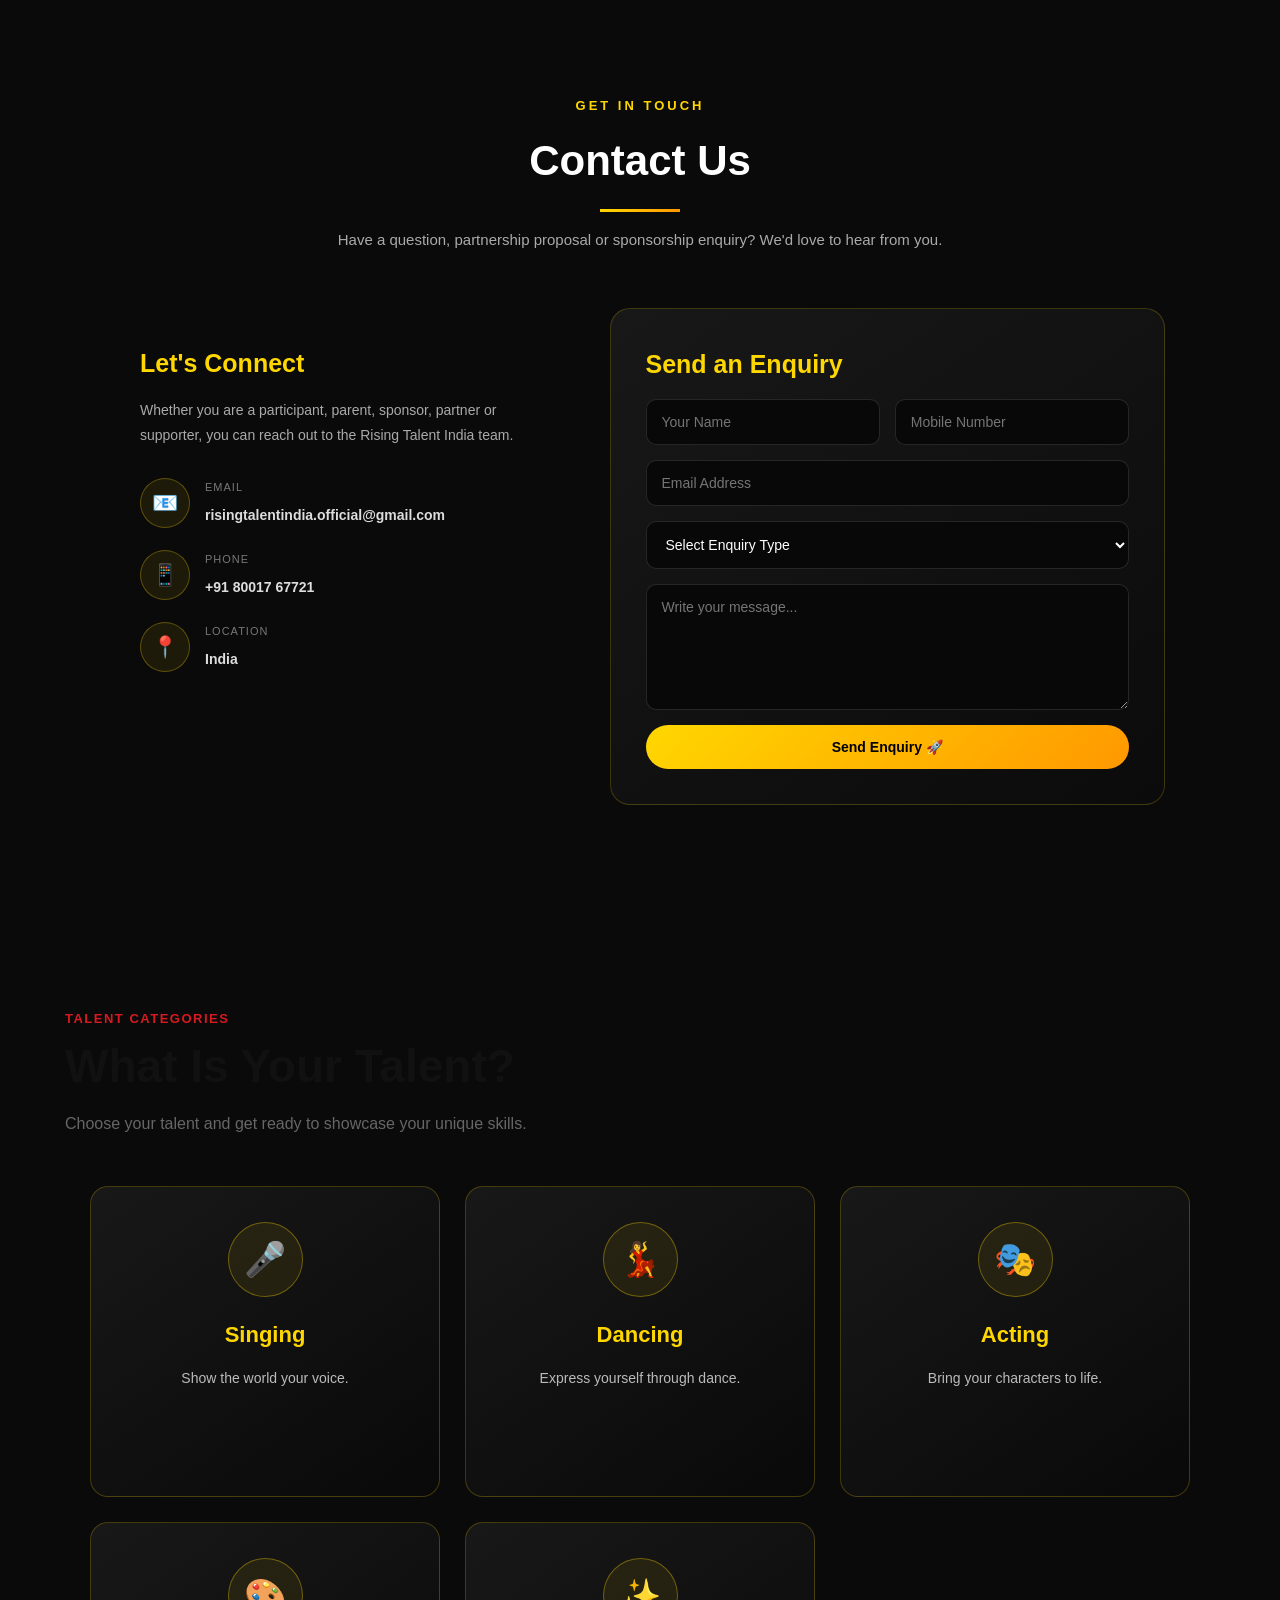
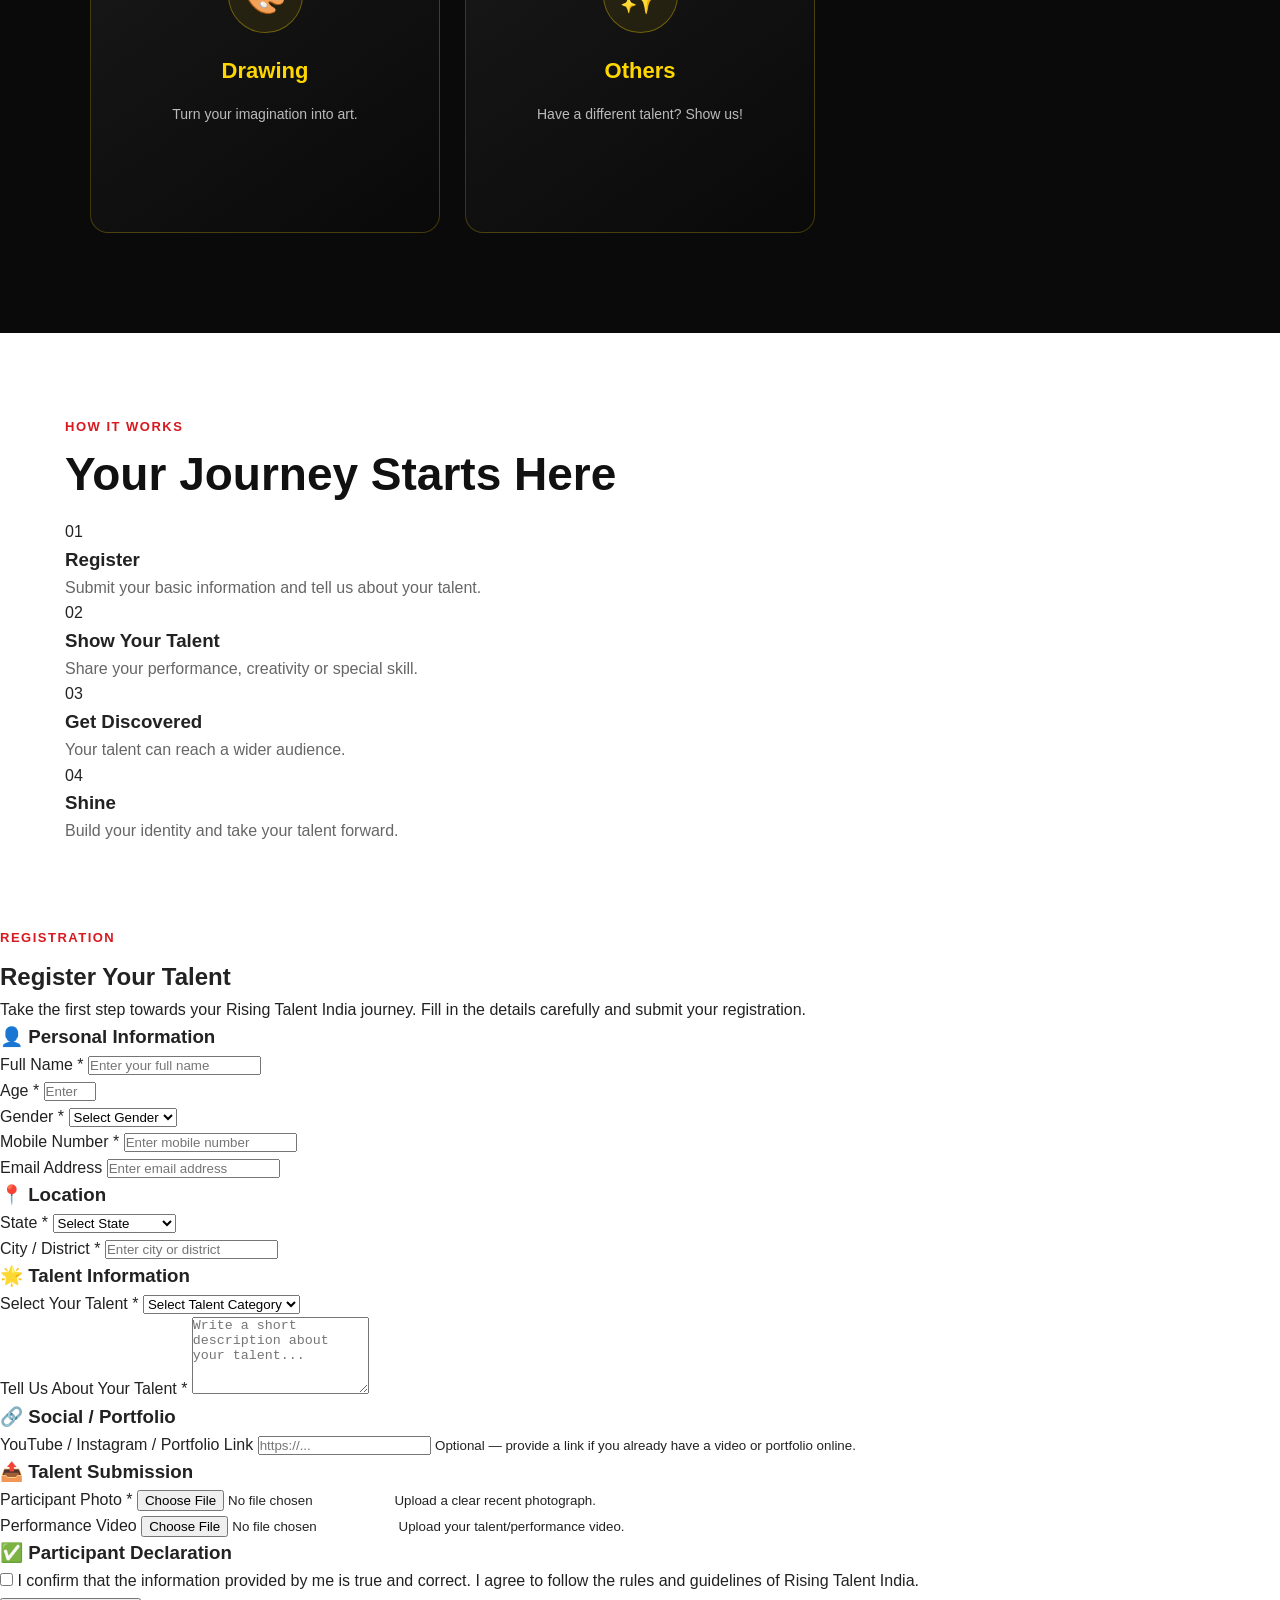
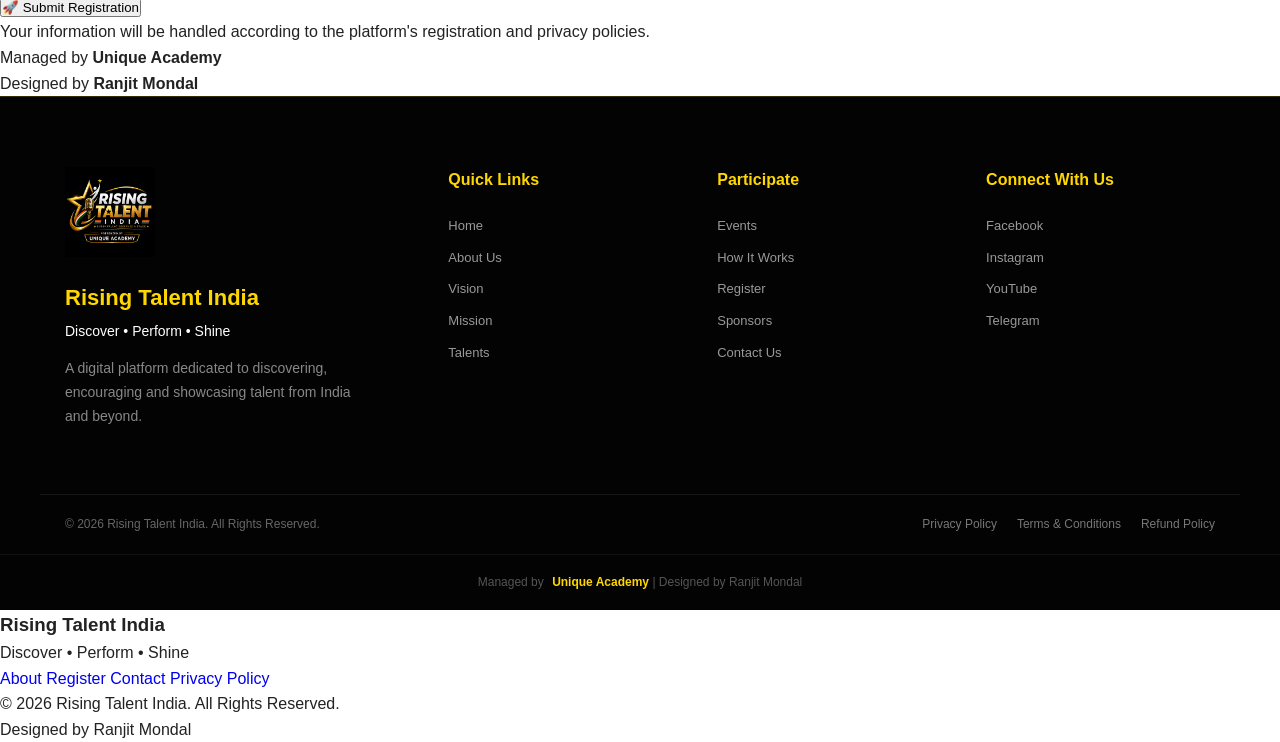
==== commit 728ac1f7: "Update index.html" ====
--- a/index.html
+++ b/index.html
@@ -630,54 +630,111 @@
 </section>
     <!-- ================= ABOUT SECTION ================= -->
 
-    <section id="about" class="section">
-
-        <div class="section-content">
-
-            <span class="section-label">
-                ABOUT US
-            </span>
+<section id="about" class="rti-about-section">
+
+    <div class="rti-about-container">
+
+        <!-- LEFT SIDE -->
+        <div class="rti-about-content">
+
+            <span class="rti-section-label">ABOUT US</span>
 
             <h2>
-                Discover the Talent Within You
+                Discover the Talent
+                <span>Within You</span>
             </h2>
 
+            <p class="rti-about-intro">
+                Rising Talent India is a digital talent platform created
+                to discover, encourage and promote talented individuals
+                from every corner of India.
+            </p>
+
             <p>
-                Rising Talent India is a digital platform created to
-                discover, promote and encourage talented people from
-                every corner of India.
-            </p>
-
-            <p>
-                Whether you can sing, dance, act, draw or have any
-                other special talent, this platform gives you an
-                opportunity to showcase your talent and reach a
+                Whether you can sing, dance, act, draw, create or have
+                any other special talent, Rising Talent India provides
+                an opportunity to showcase your ability and reach a
                 wider audience.
             </p>
 
-            <div class="about-highlights">
-
-                <div>
-                    <strong>🌟 Discover</strong>
-                    <p>Find talented people from across India.</p>
-                </div>
-
-                <div>
-                    <strong>🎬 Perform</strong>
-                    <p>Showcase your talent and creativity.</p>
-                </div>
-
-                <div>
-                    <strong>🚀 Shine</strong>
-                    <p>Get an opportunity to grow and stand out.</p>
-                </div>
-
-            </div>
-
-        </div>
-
-    </section>
-
+            <div class="rti-about-points">
+
+                <div class="rti-about-point">
+                    <div class="rti-point-icon">🔍</div>
+                    <div>
+                        <h3>Discover</h3>
+                        <p>
+                            Find talented individuals and hidden talents
+                            from across India.
+                        </p>
+                    </div>
+                </div>
+
+                <div class="rti-about-point">
+                    <div class="rti-point-icon">🎬</div>
+                    <div>
+                        <h3>Perform</h3>
+                        <p>
+                            Give talented people a platform to showcase
+                            their skills and creativity.
+                        </p>
+                    </div>
+                </div>
+
+                <div class="rti-about-point">
+                    <div class="rti-point-icon">🌟</div>
+                    <div>
+                        <h3>Shine</h3>
+                        <p>
+                            Help talent gain recognition, confidence
+                            and new opportunities.
+                        </p>
+                    </div>
+                </div>
+
+            </div>
+
+        </div>
+
+
+        <!-- RIGHT SIDE -->
+        <div class="rti-about-card">
+
+            <div class="rti-about-card-icon">
+                🎤
+            </div>
+
+            <h3>
+                A Platform for Talent.
+                <br>
+                A Stage for Dreams.
+            </h3>
+
+            <p>
+                Your talent deserves to be seen.
+                Your performance deserves to be heard.
+                Your dream deserves a chance.
+            </p>
+
+            <div class="rti-talent-list">
+
+                <span>🎤 Singing</span>
+                <span>💃 Dancing</span>
+                <span>🎭 Acting</span>
+                <span>🎨 Drawing</span>
+                <span>✨ Others</span>
+
+            </div>
+
+            <a href="#talent" class="rti-about-btn">
+                Explore Talent
+            </a>
+
+        </div>
+
+    </div>
+
+</section>
 
     <!-- ================= ONLINE ADMISSION ================= -->
 
--- a/style.css
+++ b/style.css
@@ -2654,3 +2654,80 @@
 
     font-weight: 600;
 }
+/* ================= WHY RISING TALENT ================= */
+
+.why-rising {
+    padding: 80px 6%;
+    text-align: center;
+    background: #f8f9fc;
+}
+
+.why-rising h2 {
+    font-size: 38px;
+    margin-bottom: 12px;
+    color: #222;
+}
+
+.why-subtitle {
+    max-width: 750px;
+    margin: 0 auto 45px;
+    font-size: 17px;
+    color: #666;
+    line-height: 1.7;
+}
+
+.why-grid {
+    display: grid;
+    grid-template-columns: repeat(3, 1fr);
+    gap: 25px;
+    max-width: 1200px;
+    margin: auto;
+}
+
+.why-card {
+    background: #ffffff;
+    padding: 35px 25px;
+    border-radius: 18px;
+    box-shadow: 0 8px 25px rgba(0,0,0,0.08);
+    transition: 0.3s ease;
+}
+
+.why-card:hover {
+    transform: translateY(-8px);
+    box-shadow: 0 15px 35px rgba(0,0,0,0.14);
+}
+
+.why-icon {
+    font-size: 45px;
+    margin-bottom: 15px;
+}
+
+.why-card h3 {
+    font-size: 21px;
+    margin-bottom: 12px;
+    color: #222;
+}
+
+.why-card p {
+    font-size: 15px;
+    line-height: 1.7;
+    color: #666;
+}
+
+/* Mobile */
+
+@media (max-width: 768px) {
+
+    .why-rising {
+        padding: 55px 20px;
+    }
+
+    .why-rising h2 {
+        font-size: 30px;
+    }
+
+    .why-grid {
+        grid-template-columns: 1fr;
+    }
+
+}
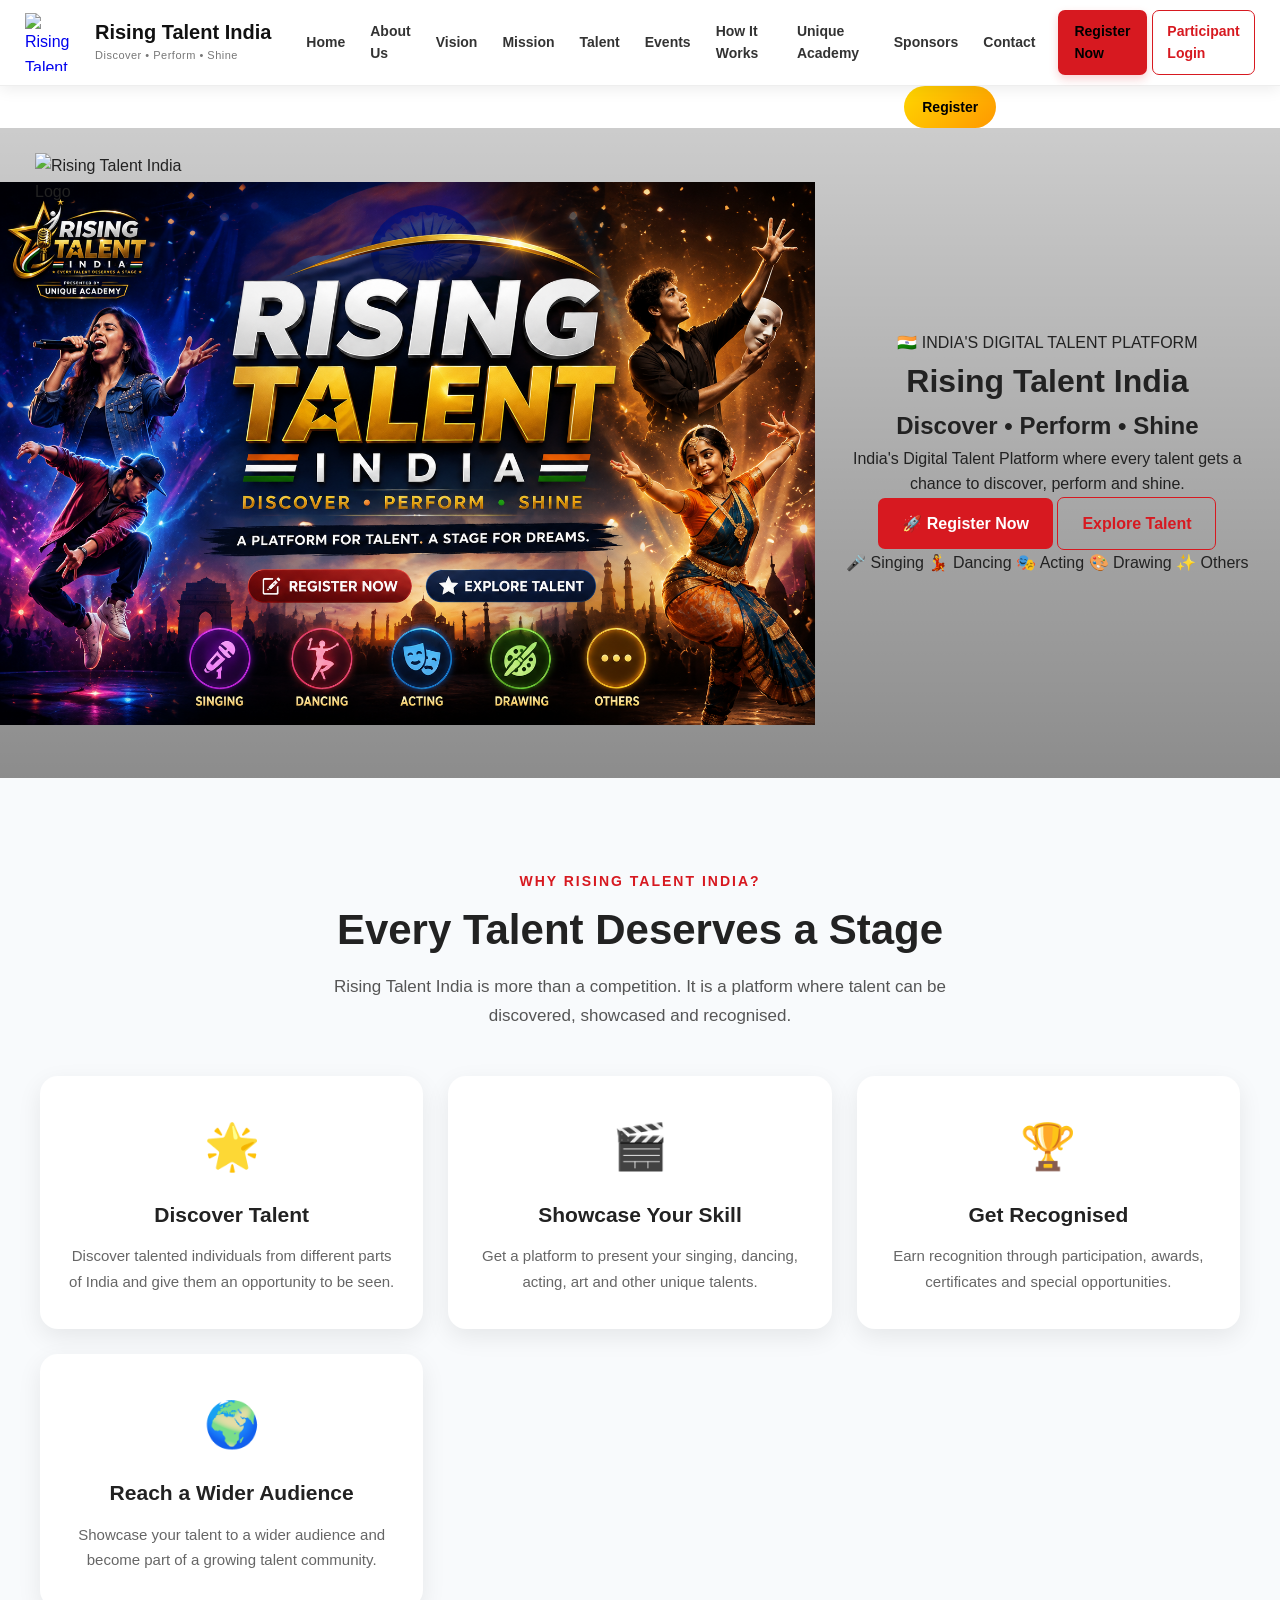
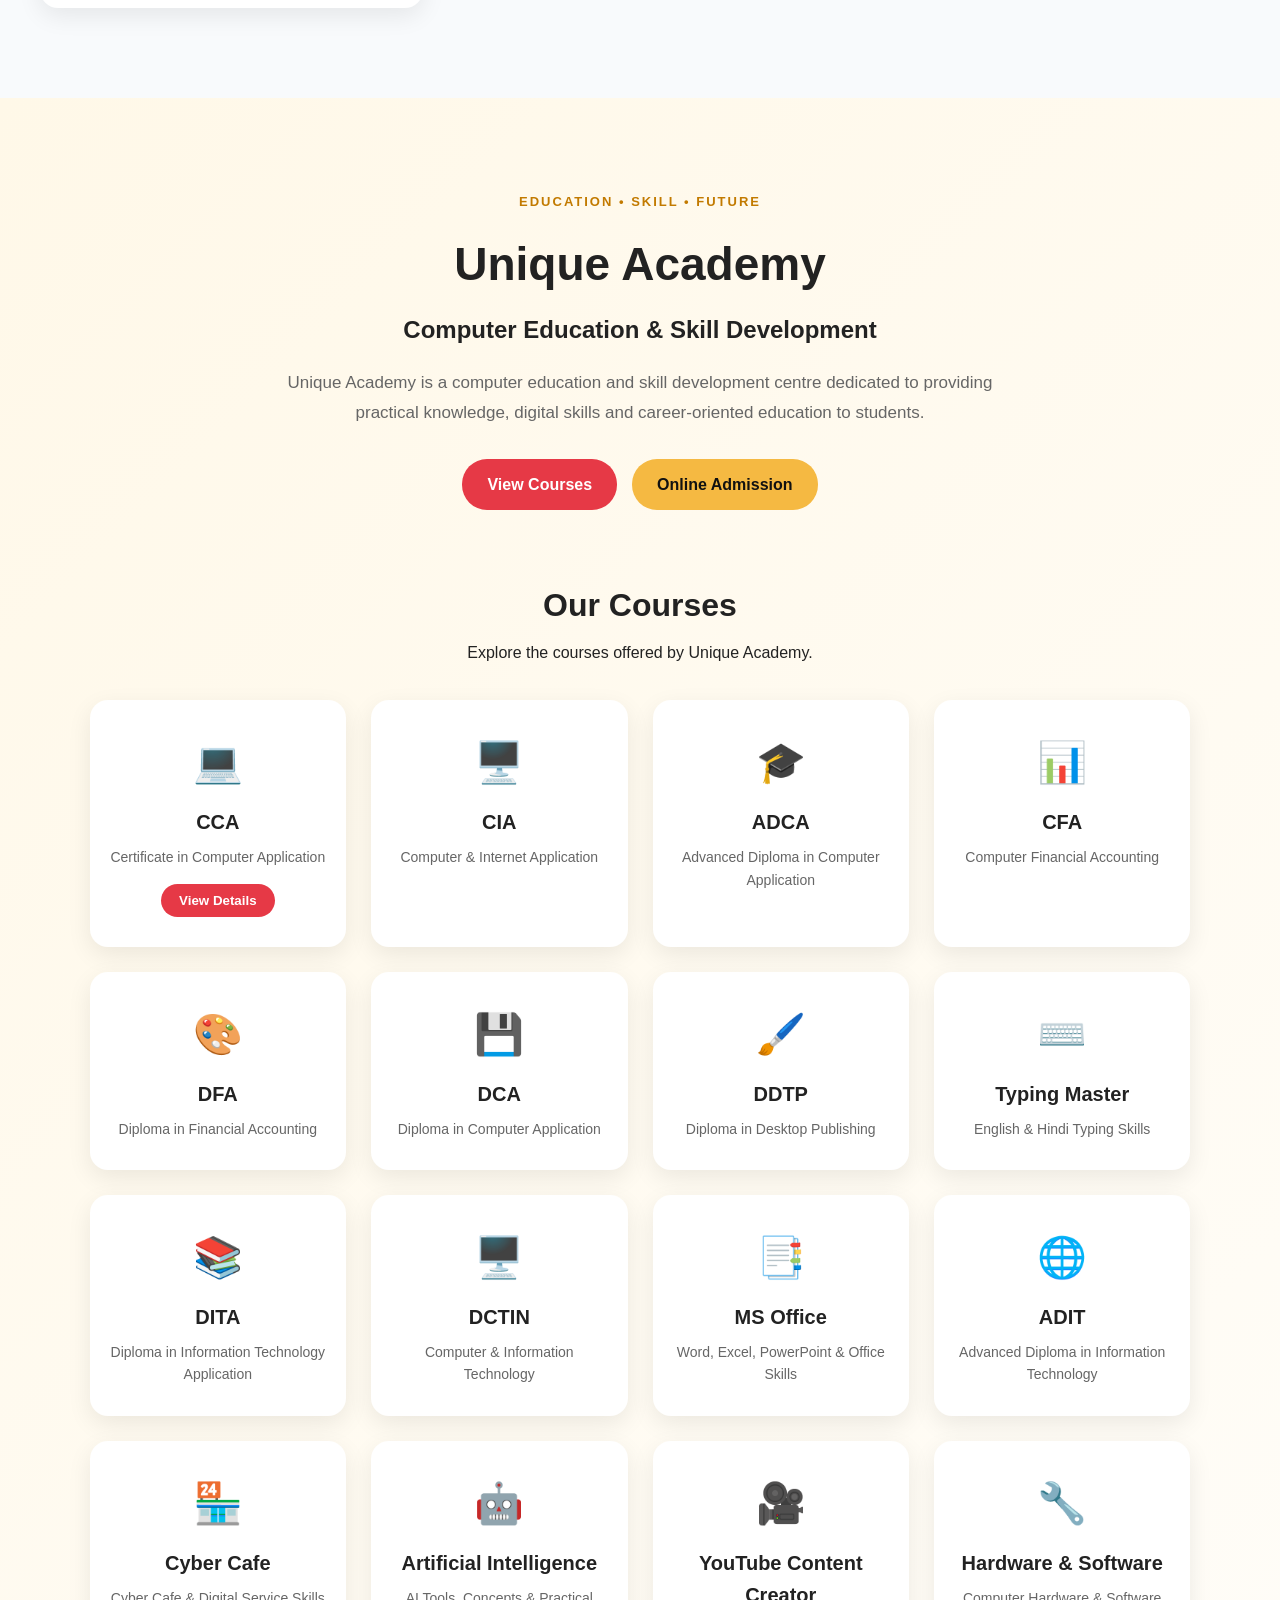
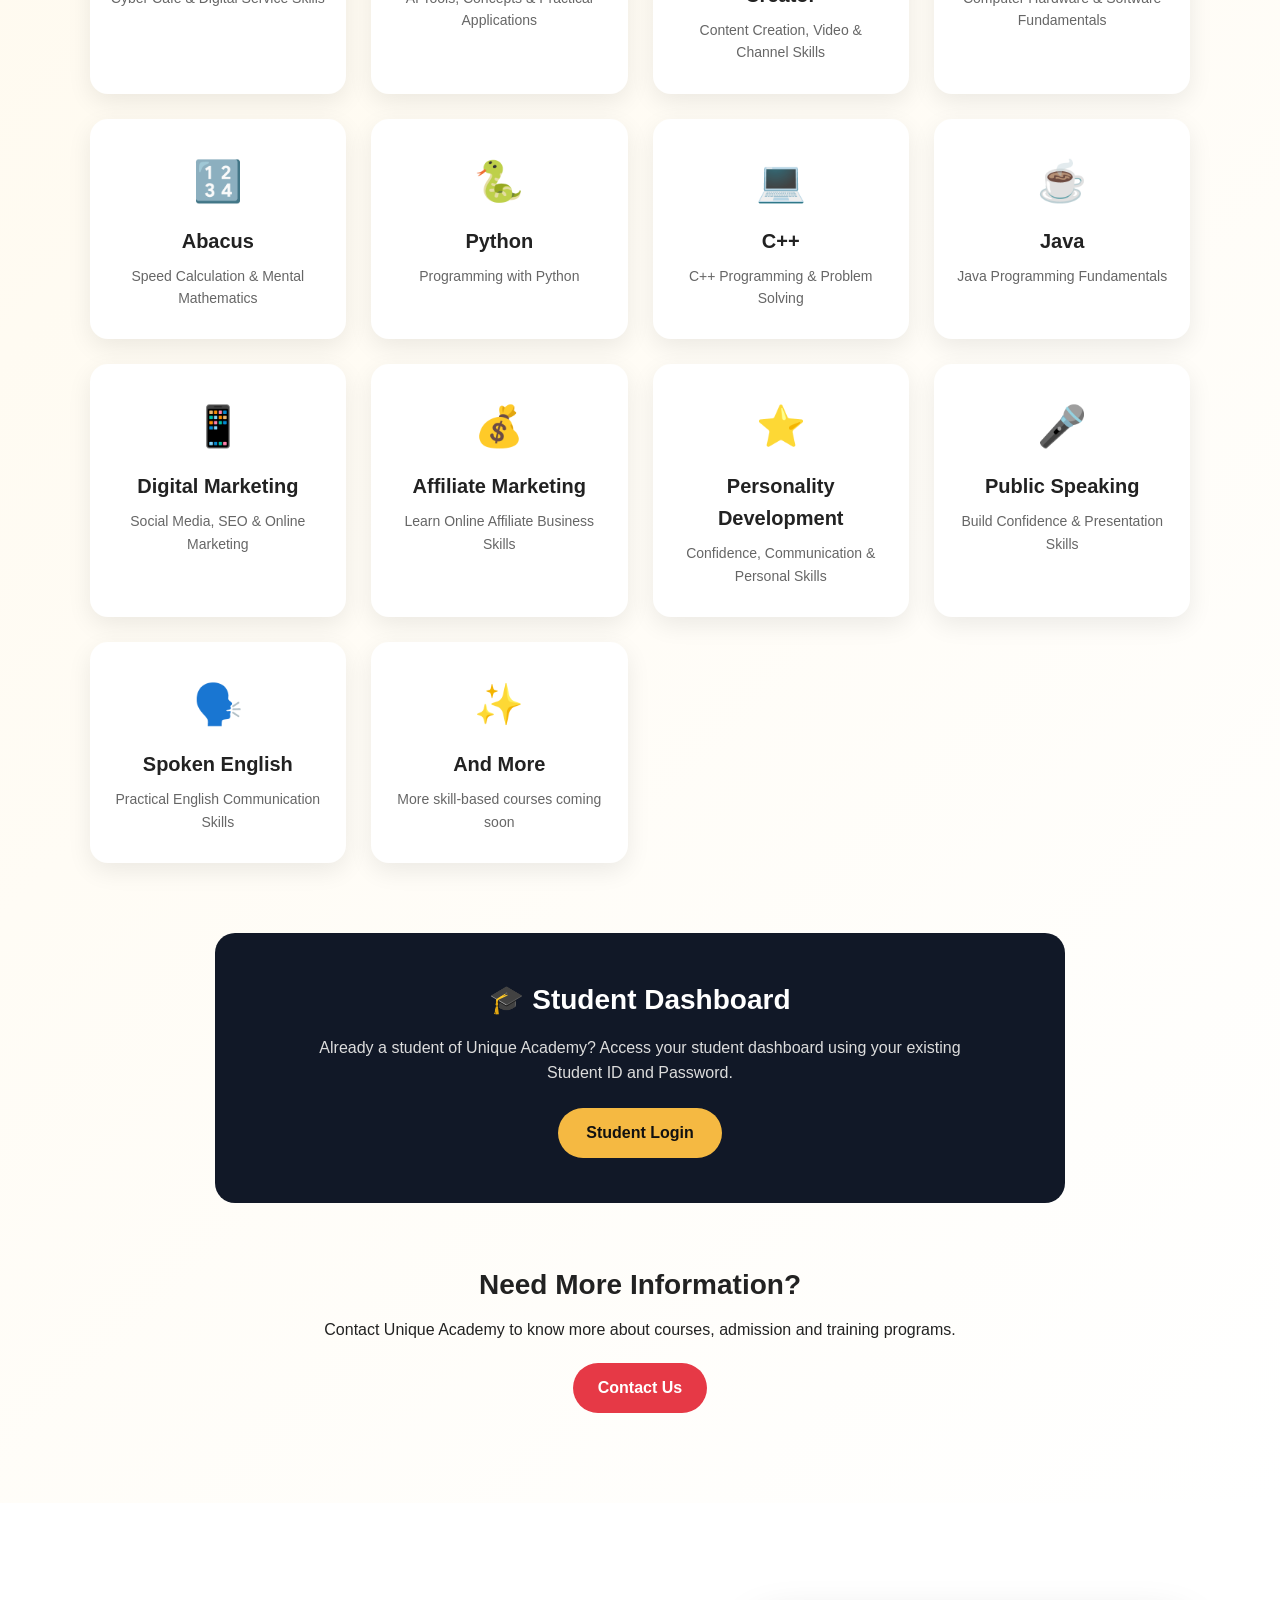
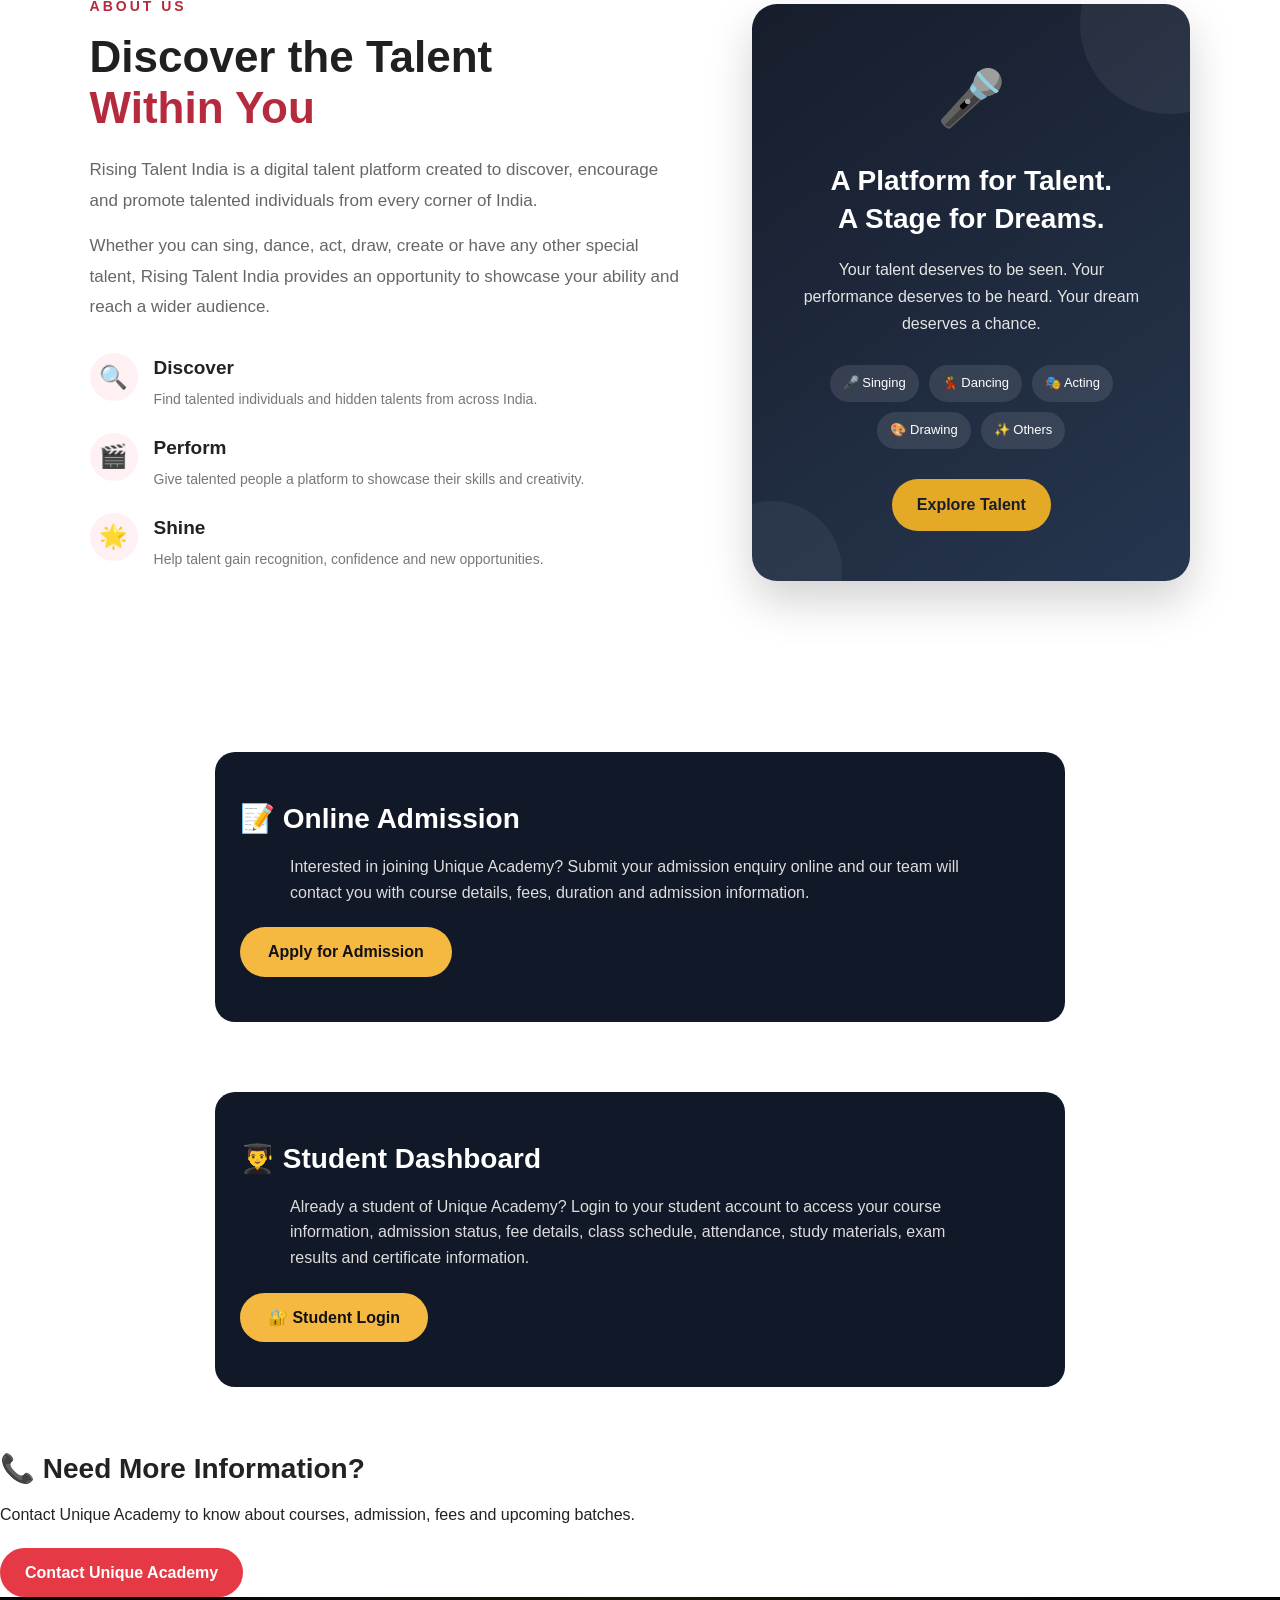
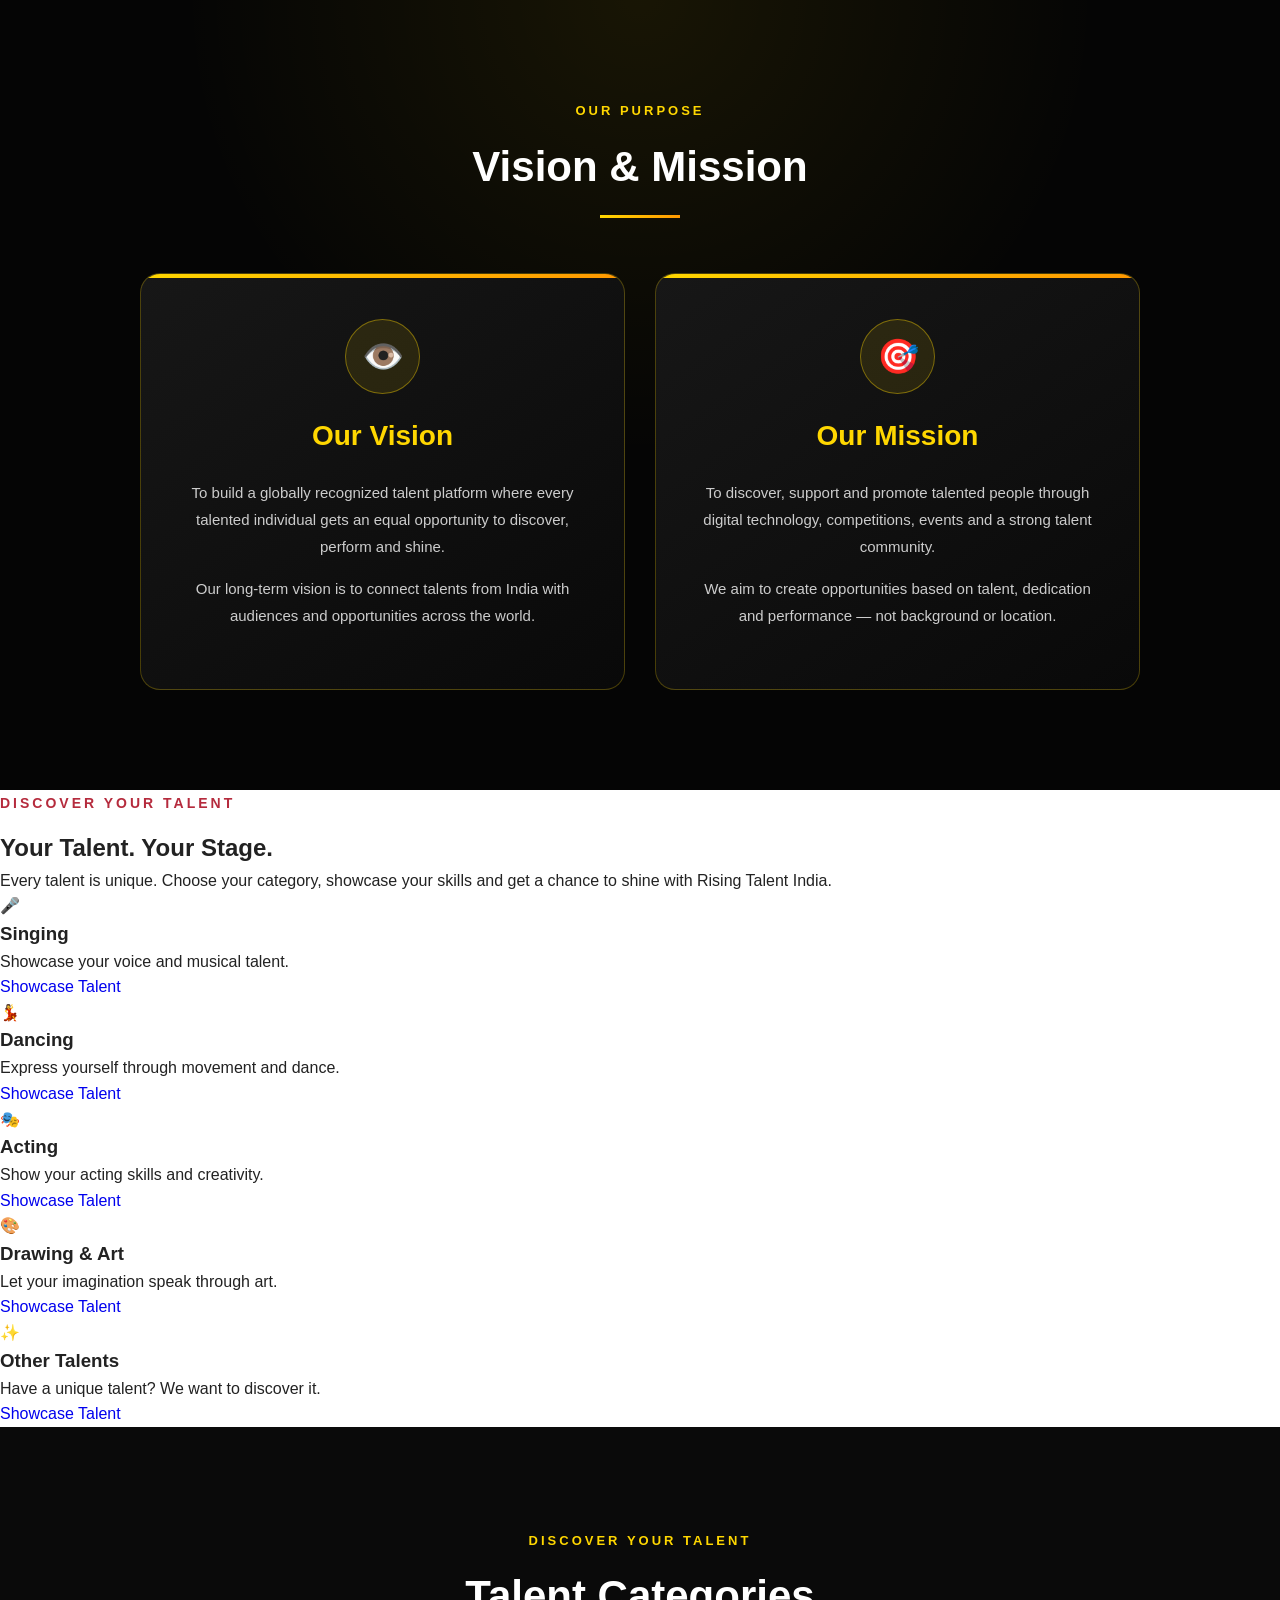
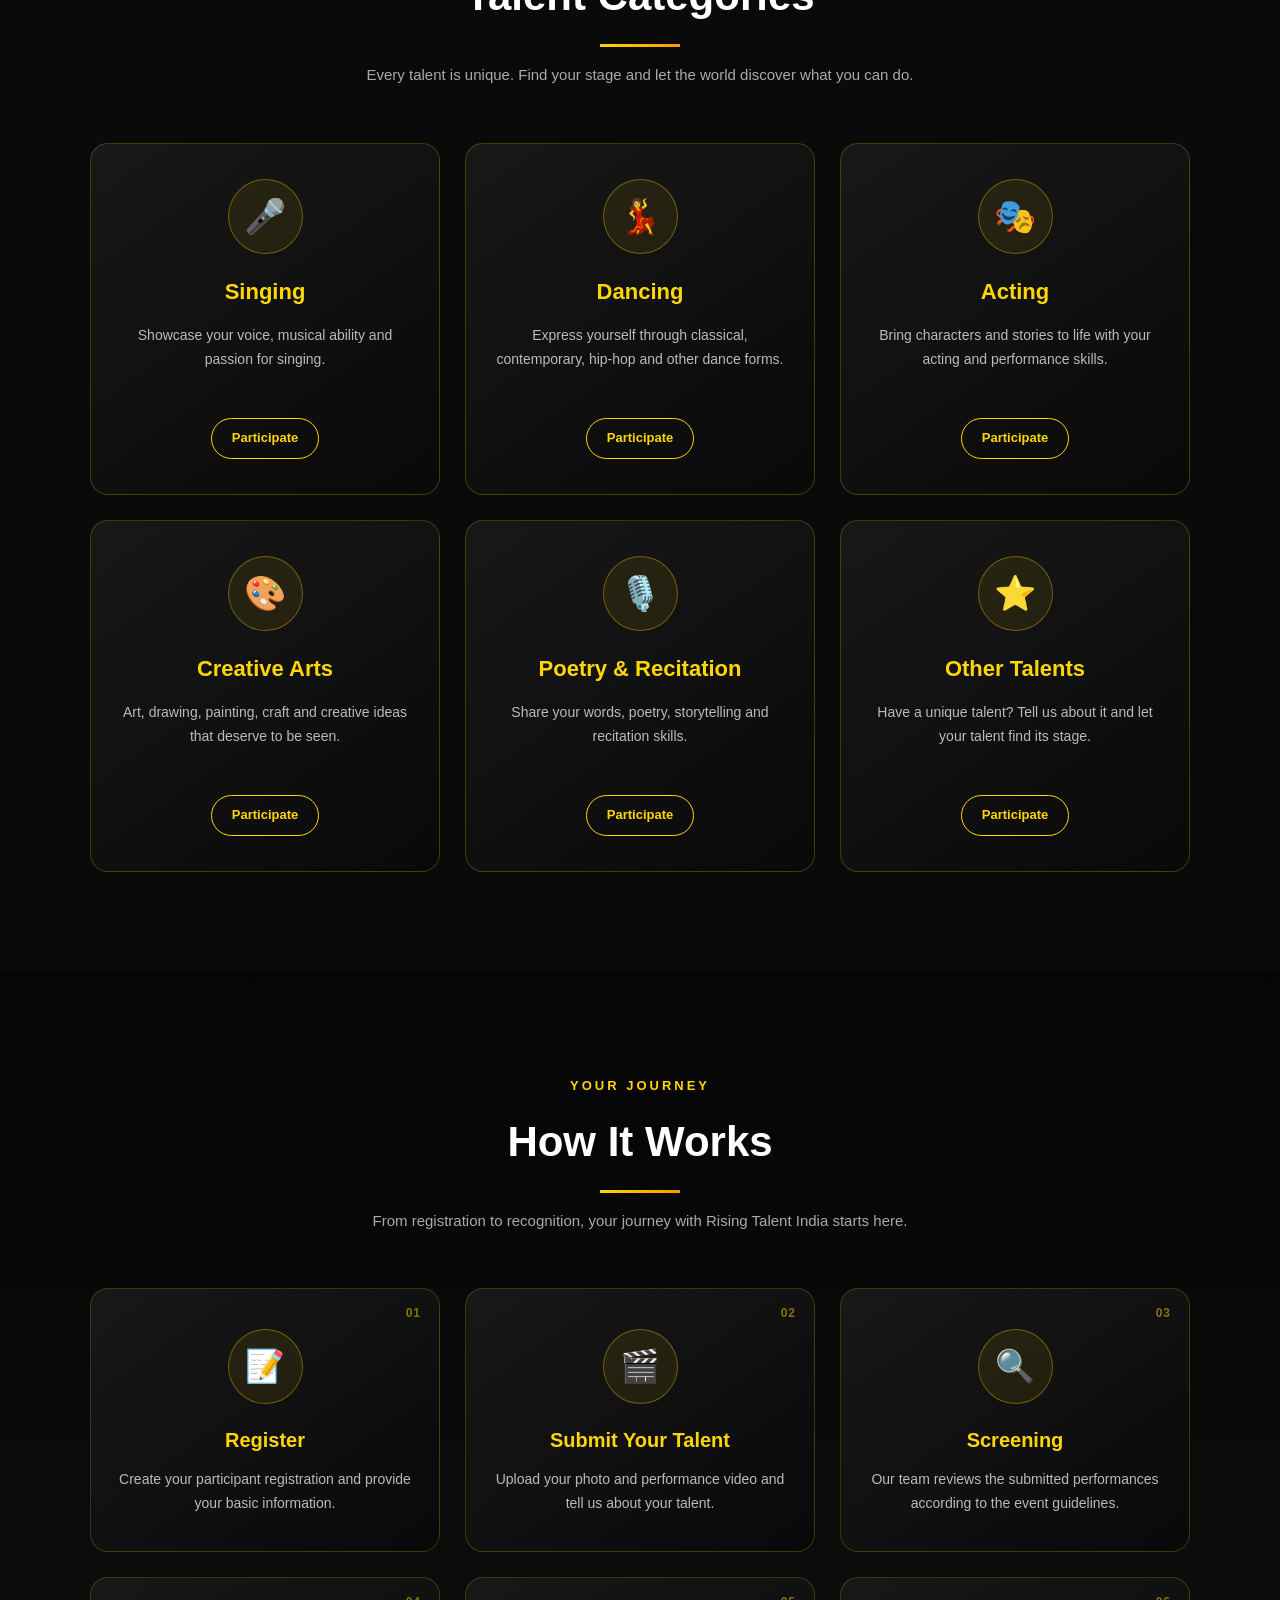
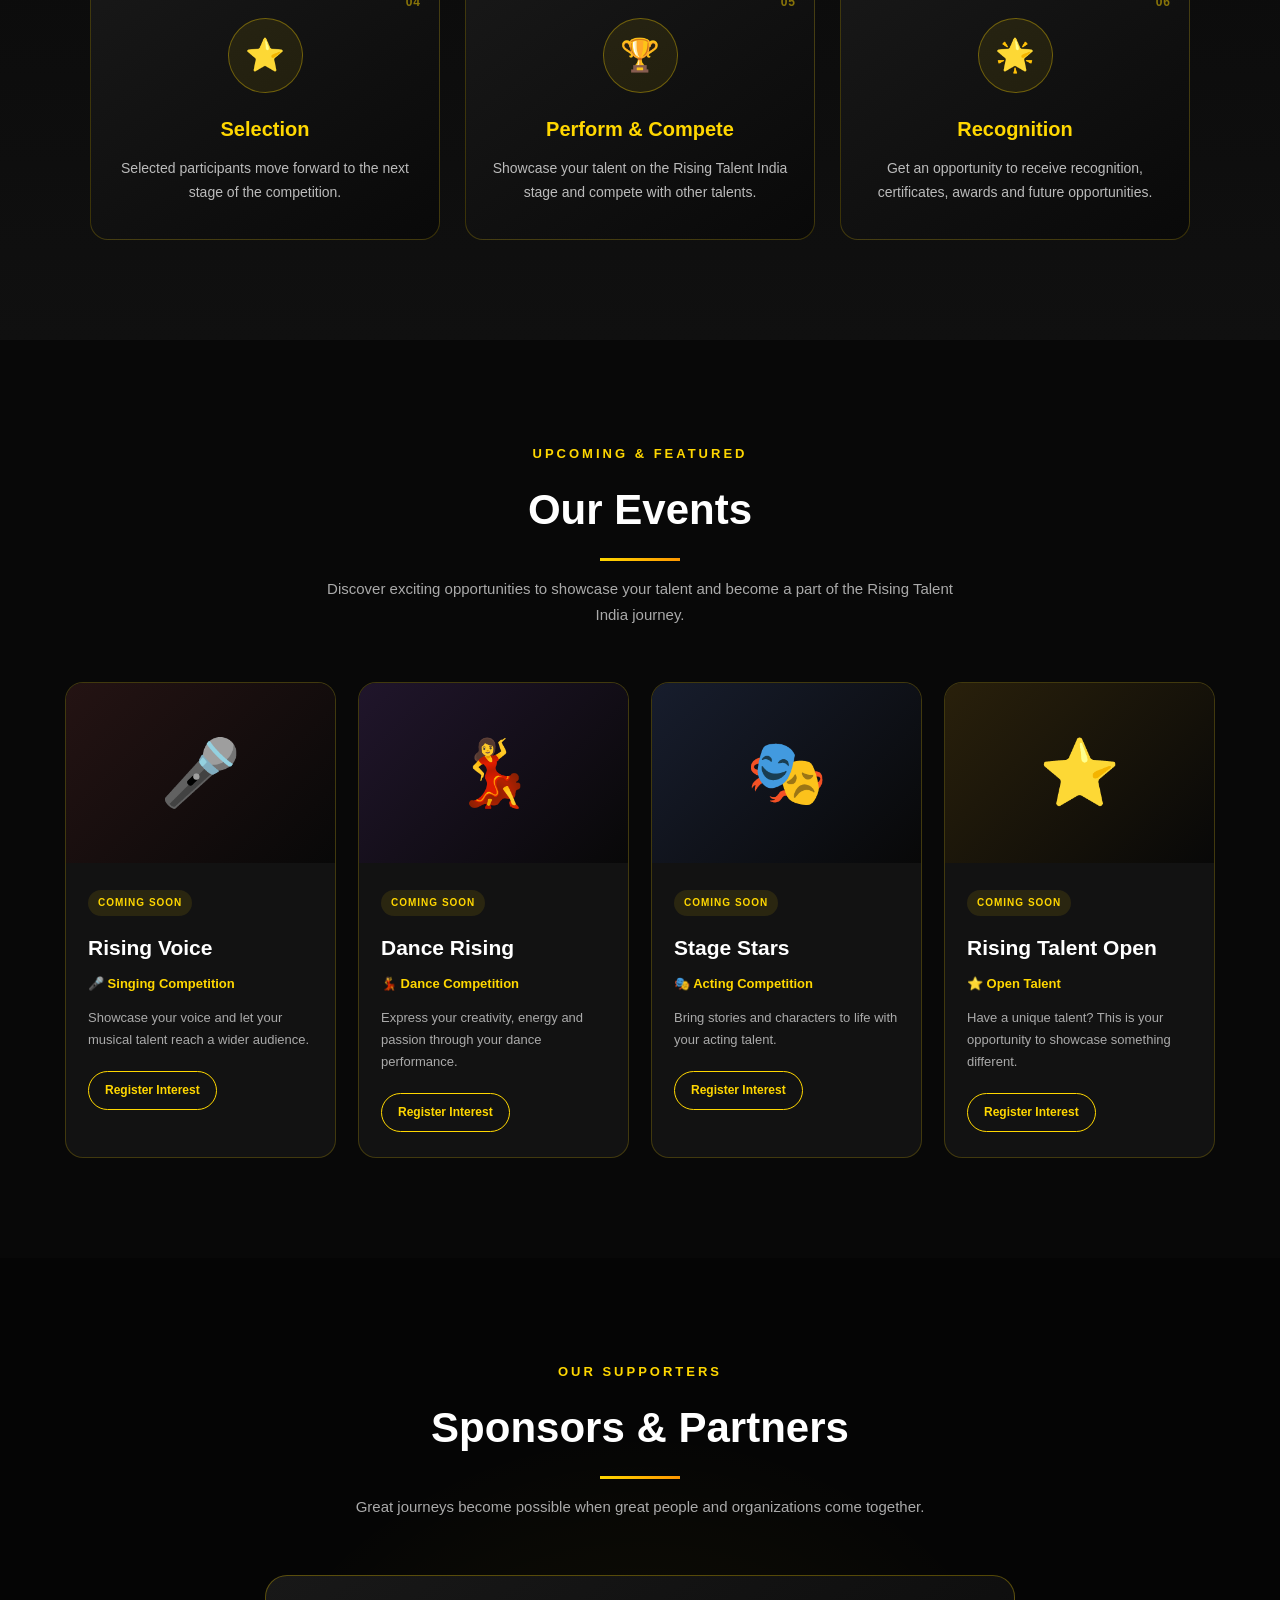
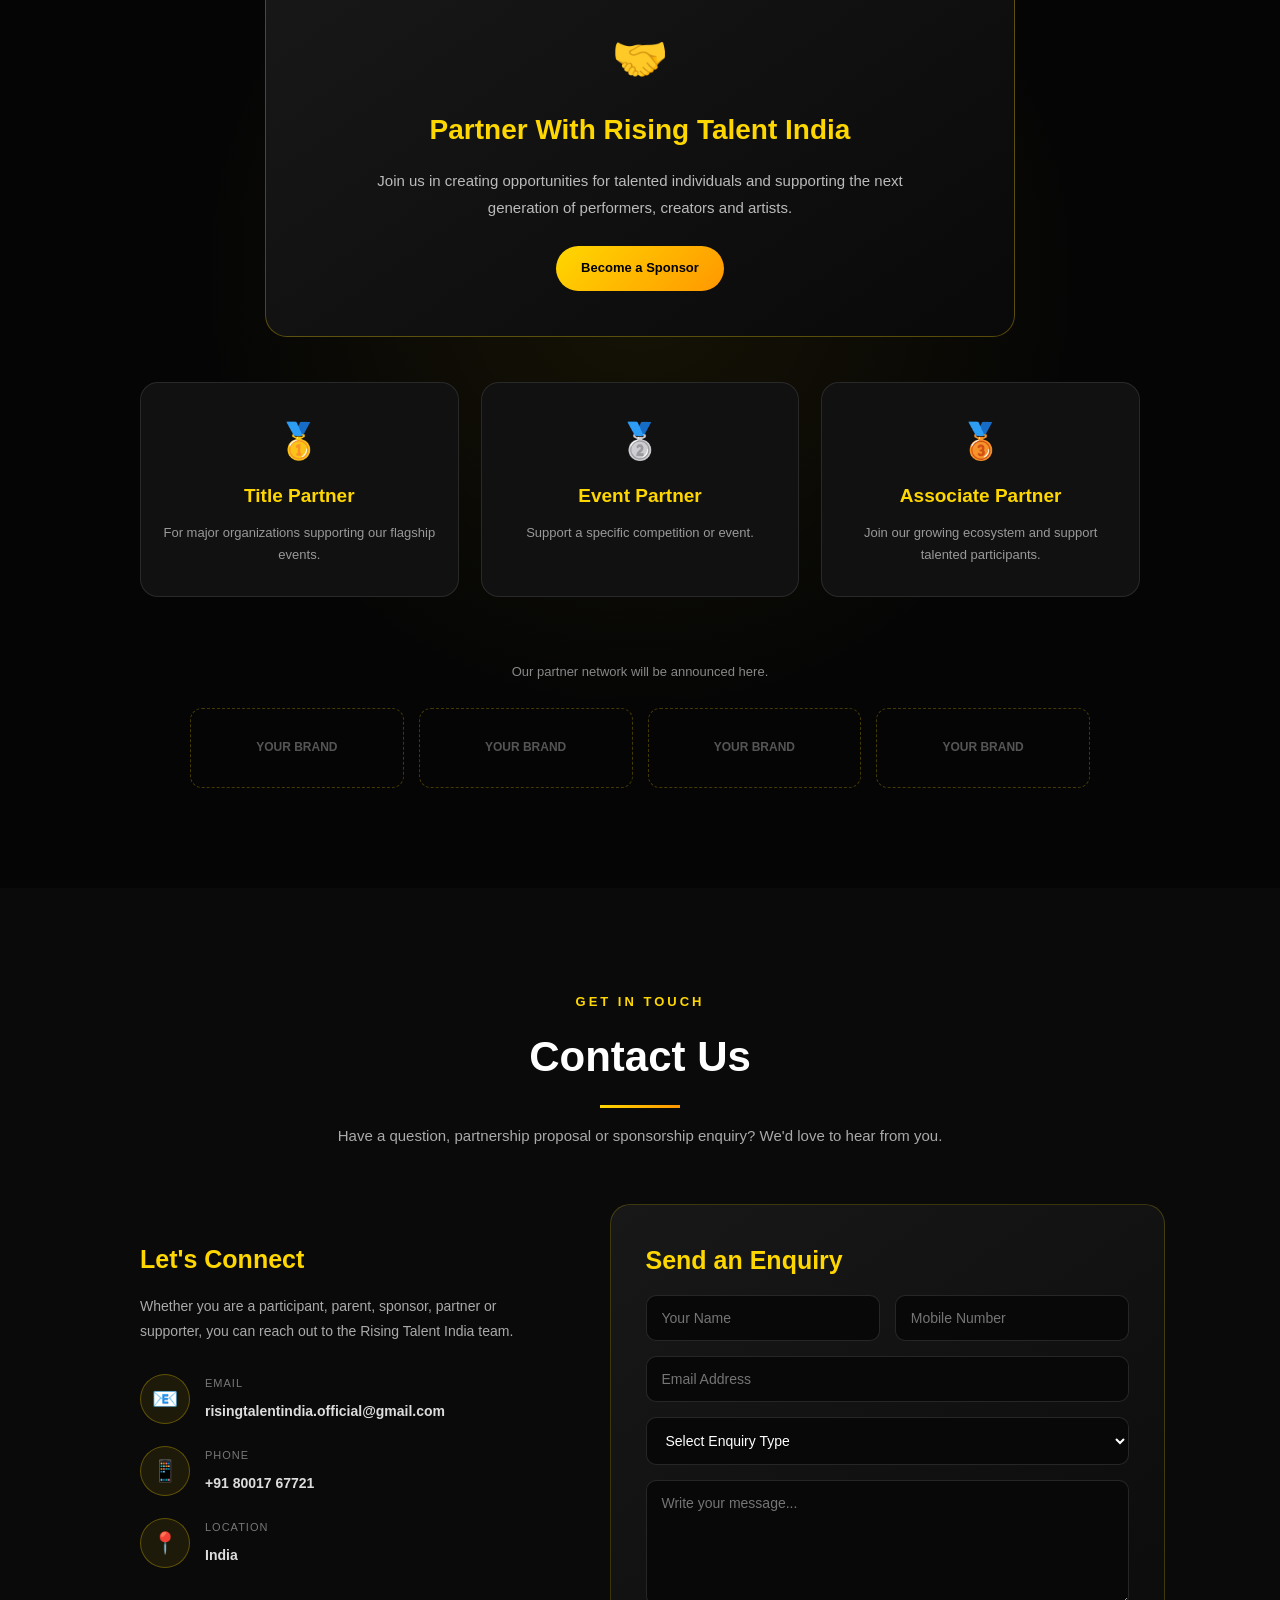
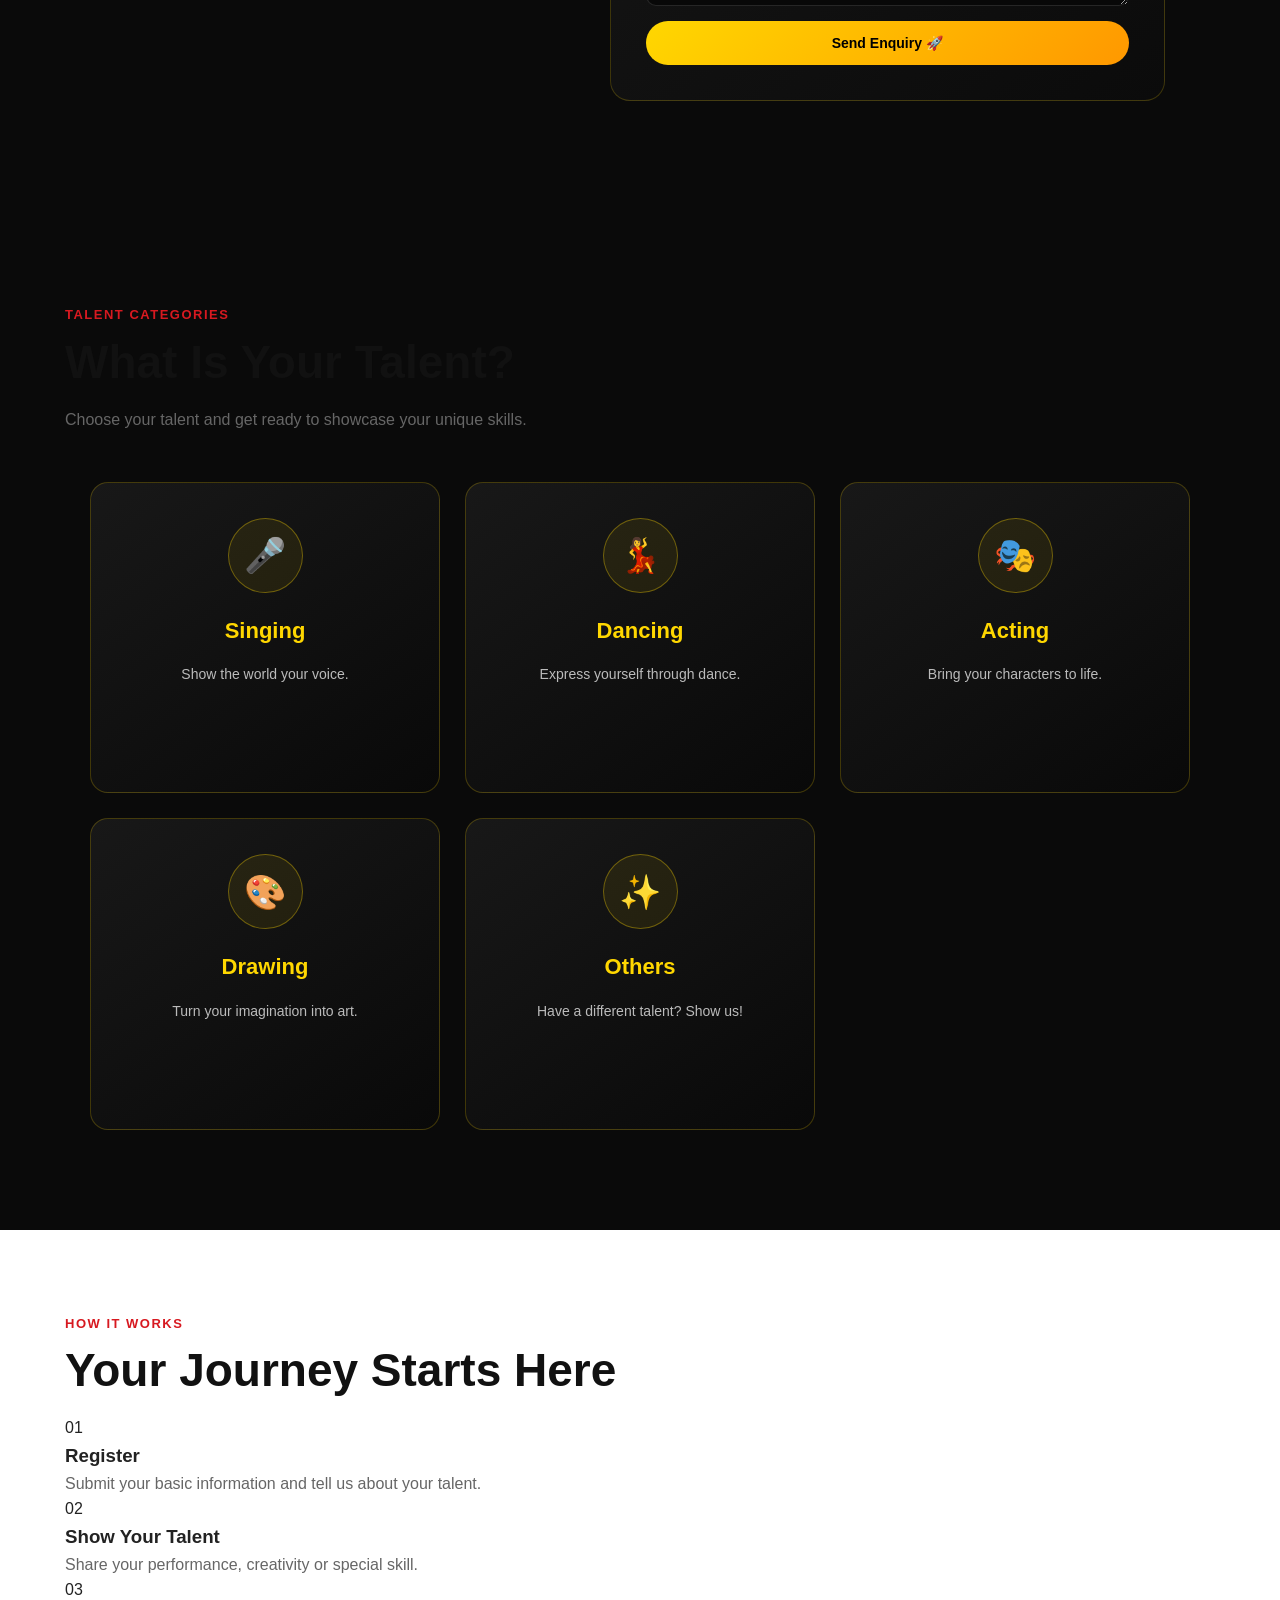
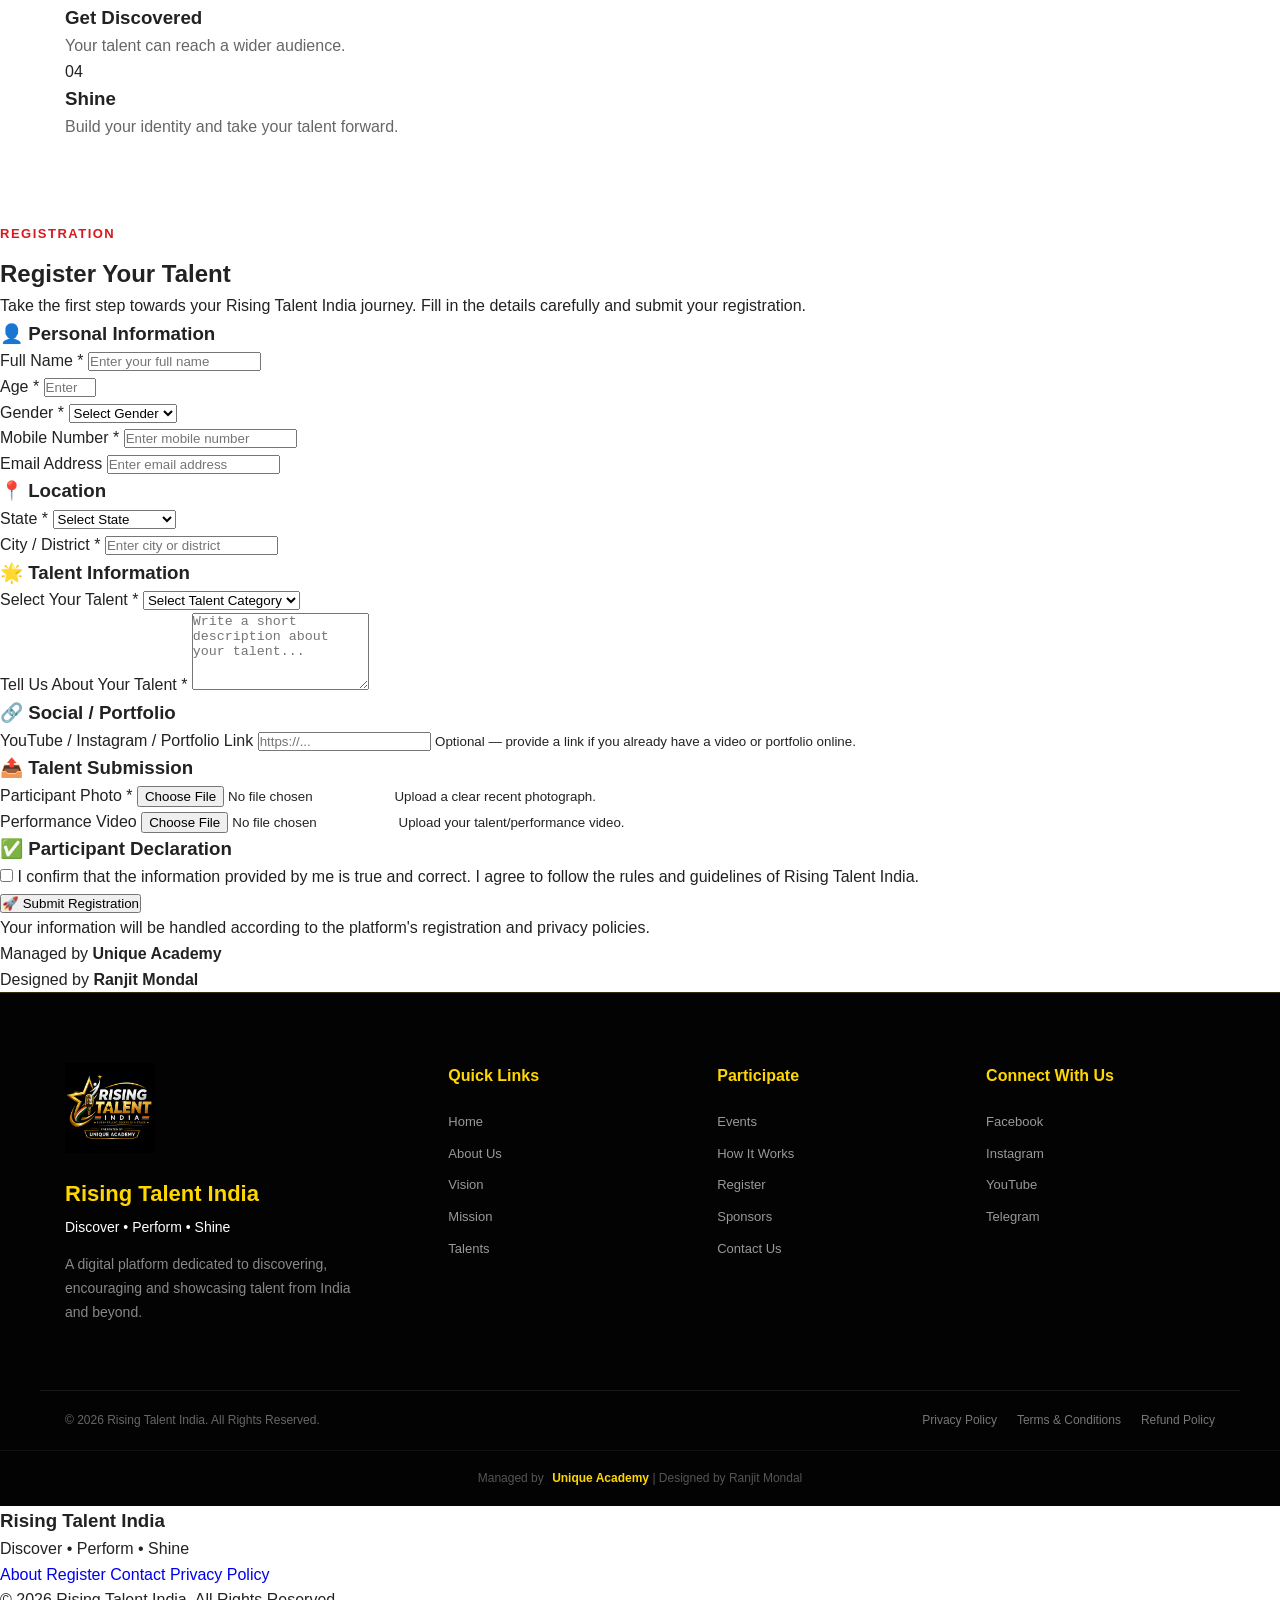
==== commit 16282fa2: "Update index.html" ====
--- a/index.html
+++ b/index.html
@@ -856,6 +856,86 @@
     </div>
 
 </section>
+<!-- ================= TALENT SECTION ================= -->
+
+<section id="talent" class="rti-talent-section">
+
+    <div class="rti-talent-container">
+
+        <span class="rti-section-label">
+            DISCOVER YOUR TALENT
+        </span>
+
+        <h2>
+            Your Talent.
+            <span>Your Stage.</span>
+        </h2>
+
+        <p class="rti-talent-intro">
+            Every talent is unique. Choose your category,
+            showcase your skills and get a chance to shine
+            with Rising Talent India.
+        </p>
+
+
+        <!-- TALENT CATEGORIES -->
+
+        <div class="rti-talent-grid">
+
+            <div class="rti-talent-card">
+                <div class="rti-talent-icon">🎤</div>
+                <h3>Singing</h3>
+                <p>
+                    Showcase your voice and musical talent.
+                </p>
+                <a href="#register">Showcase Talent</a>
+            </div>
+
+
+            <div class="rti-talent-card">
+                <div class="rti-talent-icon">💃</div>
+                <h3>Dancing</h3>
+                <p>
+                    Express yourself through movement and dance.
+                </p>
+                <a href="#register">Showcase Talent</a>
+            </div>
+
+
+            <div class="rti-talent-card">
+                <div class="rti-talent-icon">🎭</div>
+                <h3>Acting</h3>
+                <p>
+                    Show your acting skills and creativity.
+                </p>
+                <a href="#register">Showcase Talent</a>
+            </div>
+
+
+            <div class="rti-talent-card">
+                <div class="rti-talent-icon">🎨</div>
+                <h3>Drawing & Art</h3>
+                <p>
+                    Let your imagination speak through art.
+                </p>
+                <a href="#register">Showcase Talent</a>
+            </div>
+
+
+            <div class="rti-talent-card">
+                <div class="rti-talent-icon">✨</div>
+                <h3>Other Talents</h3>
+                <p>
+                    Have a unique talent? We want to discover it.
+                </p>
+                <a href="#register">Showcase Talent</a>
+            </div>
+
+        </div>
+
+    </div>
+
+</section>
     <!-- ================= TALENT CATEGORIES ================= -->
 
 <section class="talent-section" id="talents">
--- a/style.css
+++ b/style.css
@@ -2731,3 +2731,283 @@
     }
 
 }
+/* ================= RTI ABOUT SECTION ================= */
+
+.rti-about-section {
+    padding: 90px 7%;
+    background: #ffffff;
+}
+
+.rti-about-container {
+    max-width: 1200px;
+    margin: auto;
+
+    display: grid;
+    grid-template-columns: 1.15fr 0.85fr;
+    gap: 70px;
+
+    align-items: center;
+}
+
+
+/* LEFT CONTENT */
+
+.rti-section-label {
+    display: inline-block;
+
+    font-size: 14px;
+    font-weight: 700;
+    letter-spacing: 3px;
+
+    color: #b52b3d;
+
+    margin-bottom: 15px;
+}
+
+.rti-about-content h2 {
+    font-size: 44px;
+    line-height: 1.15;
+
+    margin: 0 0 22px;
+
+    color: #202020;
+}
+
+.rti-about-content h2 span {
+    display: block;
+    color: #b52b3d;
+}
+
+.rti-about-content > p {
+    font-size: 17px;
+    line-height: 1.8;
+    color: #666;
+
+    margin-bottom: 15px;
+}
+
+.rti-about-intro {
+    font-weight: 500;
+}
+
+
+/* POINTS */
+
+.rti-about-points {
+    margin-top: 30px;
+}
+
+.rti-about-point {
+    display: flex;
+
+    gap: 16px;
+
+    margin-bottom: 22px;
+}
+
+.rti-point-icon {
+    min-width: 48px;
+    height: 48px;
+
+    display: flex;
+    align-items: center;
+    justify-content: center;
+
+    border-radius: 50%;
+
+    background: #fff1f3;
+
+    font-size: 23px;
+}
+
+.rti-about-point h3 {
+    margin: 0 0 5px;
+
+    font-size: 19px;
+
+    color: #222;
+}
+
+.rti-about-point p {
+    margin: 0;
+
+    font-size: 14px;
+
+    line-height: 1.6;
+
+    color: #777;
+}
+
+
+/* RIGHT CARD */
+
+.rti-about-card {
+    position: relative;
+
+    padding: 50px 40px;
+
+    border-radius: 25px;
+
+    background: linear-gradient(
+        145deg,
+        #171d2b,
+        #26364f
+    );
+
+    color: #ffffff;
+
+    text-align: center;
+
+    box-shadow: 0 20px 45px rgba(0,0,0,0.18);
+
+    overflow: hidden;
+}
+
+.rti-about-card::before {
+    content: "";
+
+    position: absolute;
+
+    width: 180px;
+    height: 180px;
+
+    border-radius: 50%;
+
+    background: rgba(255,255,255,0.06);
+
+    top: -70px;
+    right: -70px;
+}
+
+.rti-about-card::after {
+    content: "";
+
+    position: absolute;
+
+    width: 140px;
+    height: 140px;
+
+    border-radius: 50%;
+
+    background: rgba(255,255,255,0.05);
+
+    bottom: -60px;
+    left: -50px;
+}
+
+.rti-about-card-icon {
+    position: relative;
+    z-index: 1;
+
+    font-size: 55px;
+
+    margin-bottom: 20px;
+}
+
+.rti-about-card h3 {
+    position: relative;
+    z-index: 1;
+
+    font-size: 28px;
+    line-height: 1.35;
+
+    margin-bottom: 18px;
+}
+
+.rti-about-card > p {
+    position: relative;
+    z-index: 1;
+
+    font-size: 16px;
+    line-height: 1.7;
+
+    color: #e5e5e5;
+
+    margin-bottom: 28px;
+}
+
+
+/* TALENT LIST */
+
+.rti-talent-list {
+    position: relative;
+    z-index: 1;
+
+    display: flex;
+    flex-wrap: wrap;
+
+    justify-content: center;
+
+    gap: 10px;
+
+    margin-bottom: 30px;
+}
+
+.rti-talent-list span {
+    padding: 8px 13px;
+
+    border-radius: 20px;
+
+    background: rgba(255,255,255,0.1);
+
+    font-size: 13px;
+}
+
+
+/* BUTTON */
+
+.rti-about-btn {
+    position: relative;
+    z-index: 1;
+
+    display: inline-block;
+
+    padding: 13px 25px;
+
+    border-radius: 30px;
+
+    background: #e5a928;
+
+    color: #171d2b;
+
+    text-decoration: none;
+
+    font-weight: 700;
+
+    transition: 0.3s;
+}
+
+.rti-about-btn:hover {
+    transform: translateY(-3px);
+
+    background: #ffffff;
+}
+
+
+/* MOBILE */
+
+@media (max-width: 768px) {
+
+    .rti-about-section {
+        padding: 60px 20px;
+    }
+
+    .rti-about-container {
+        grid-template-columns: 1fr;
+
+        gap: 40px;
+    }
+
+    .rti-about-content h2 {
+        font-size: 34px;
+    }
+
+    .rti-about-card {
+        padding: 40px 25px;
+    }
+
+    .rti-about-card h3 {
+        font-size: 24px;
+    }
+
+}
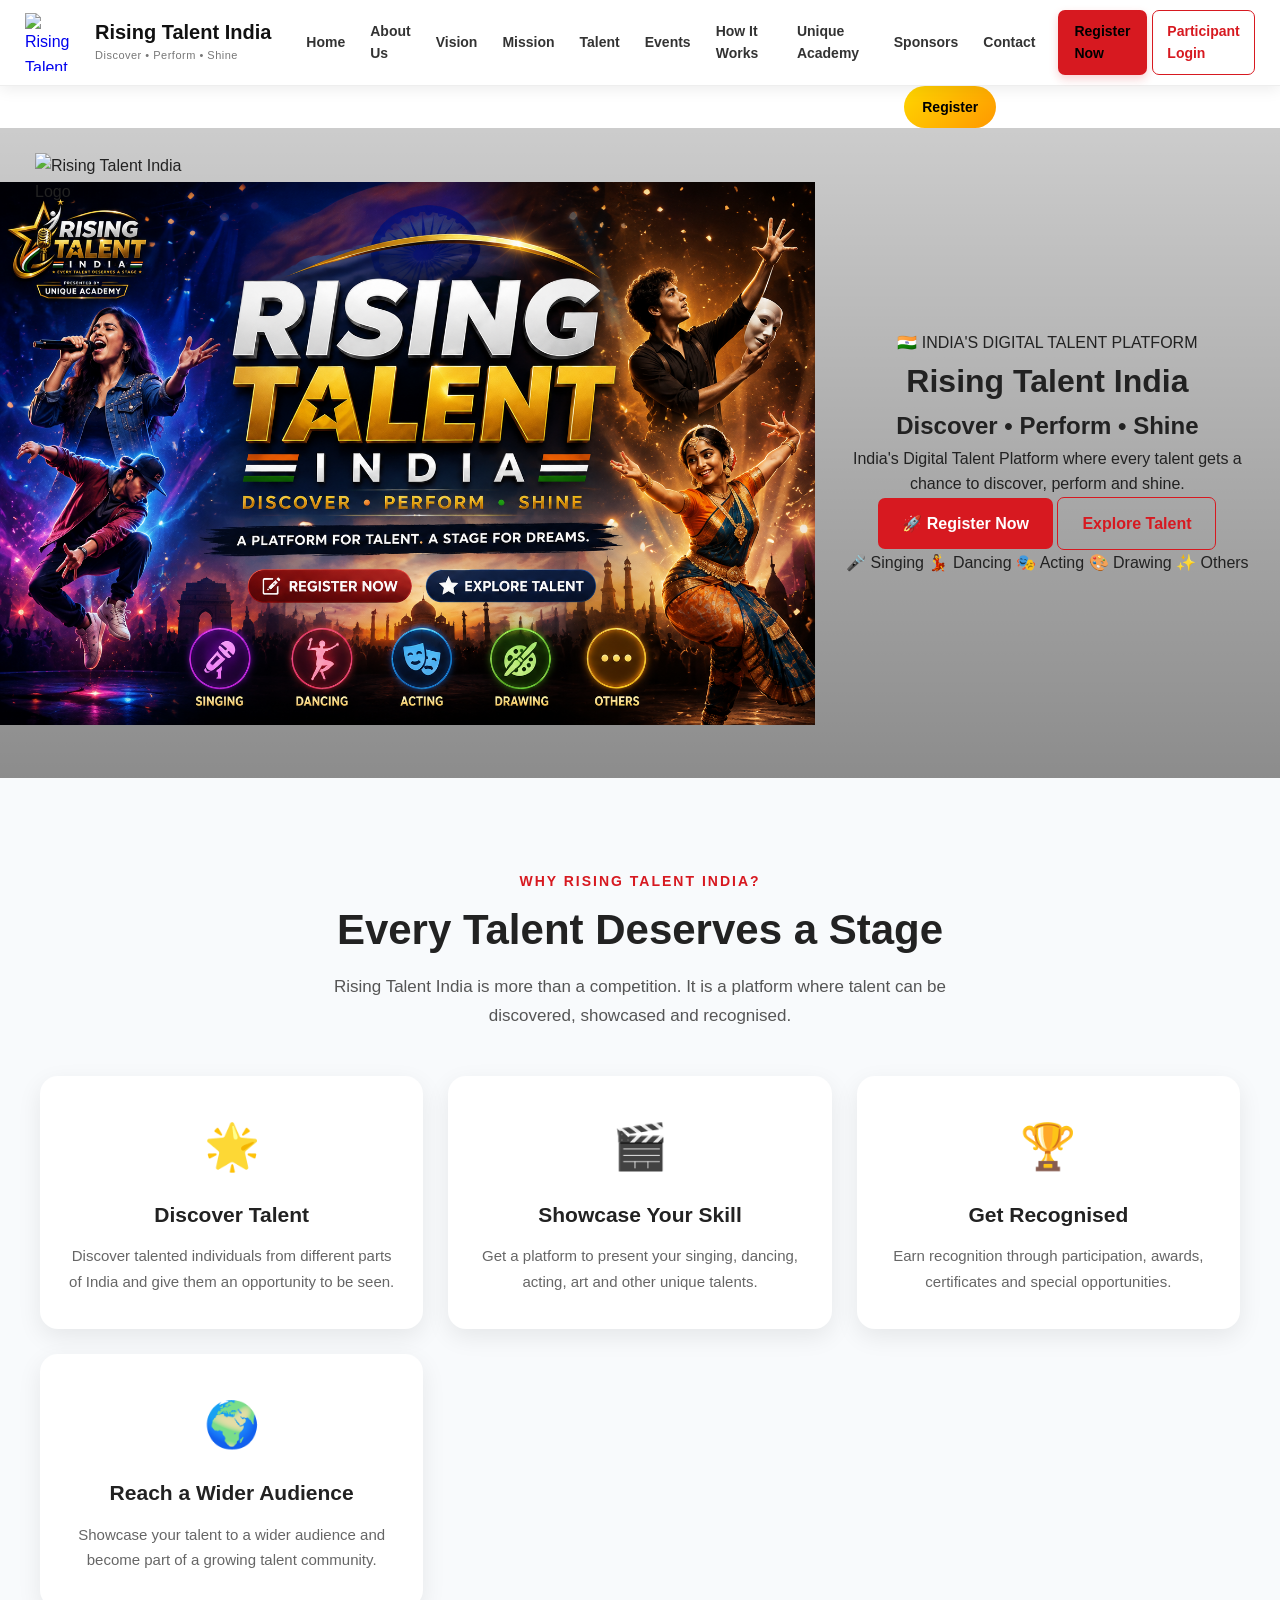
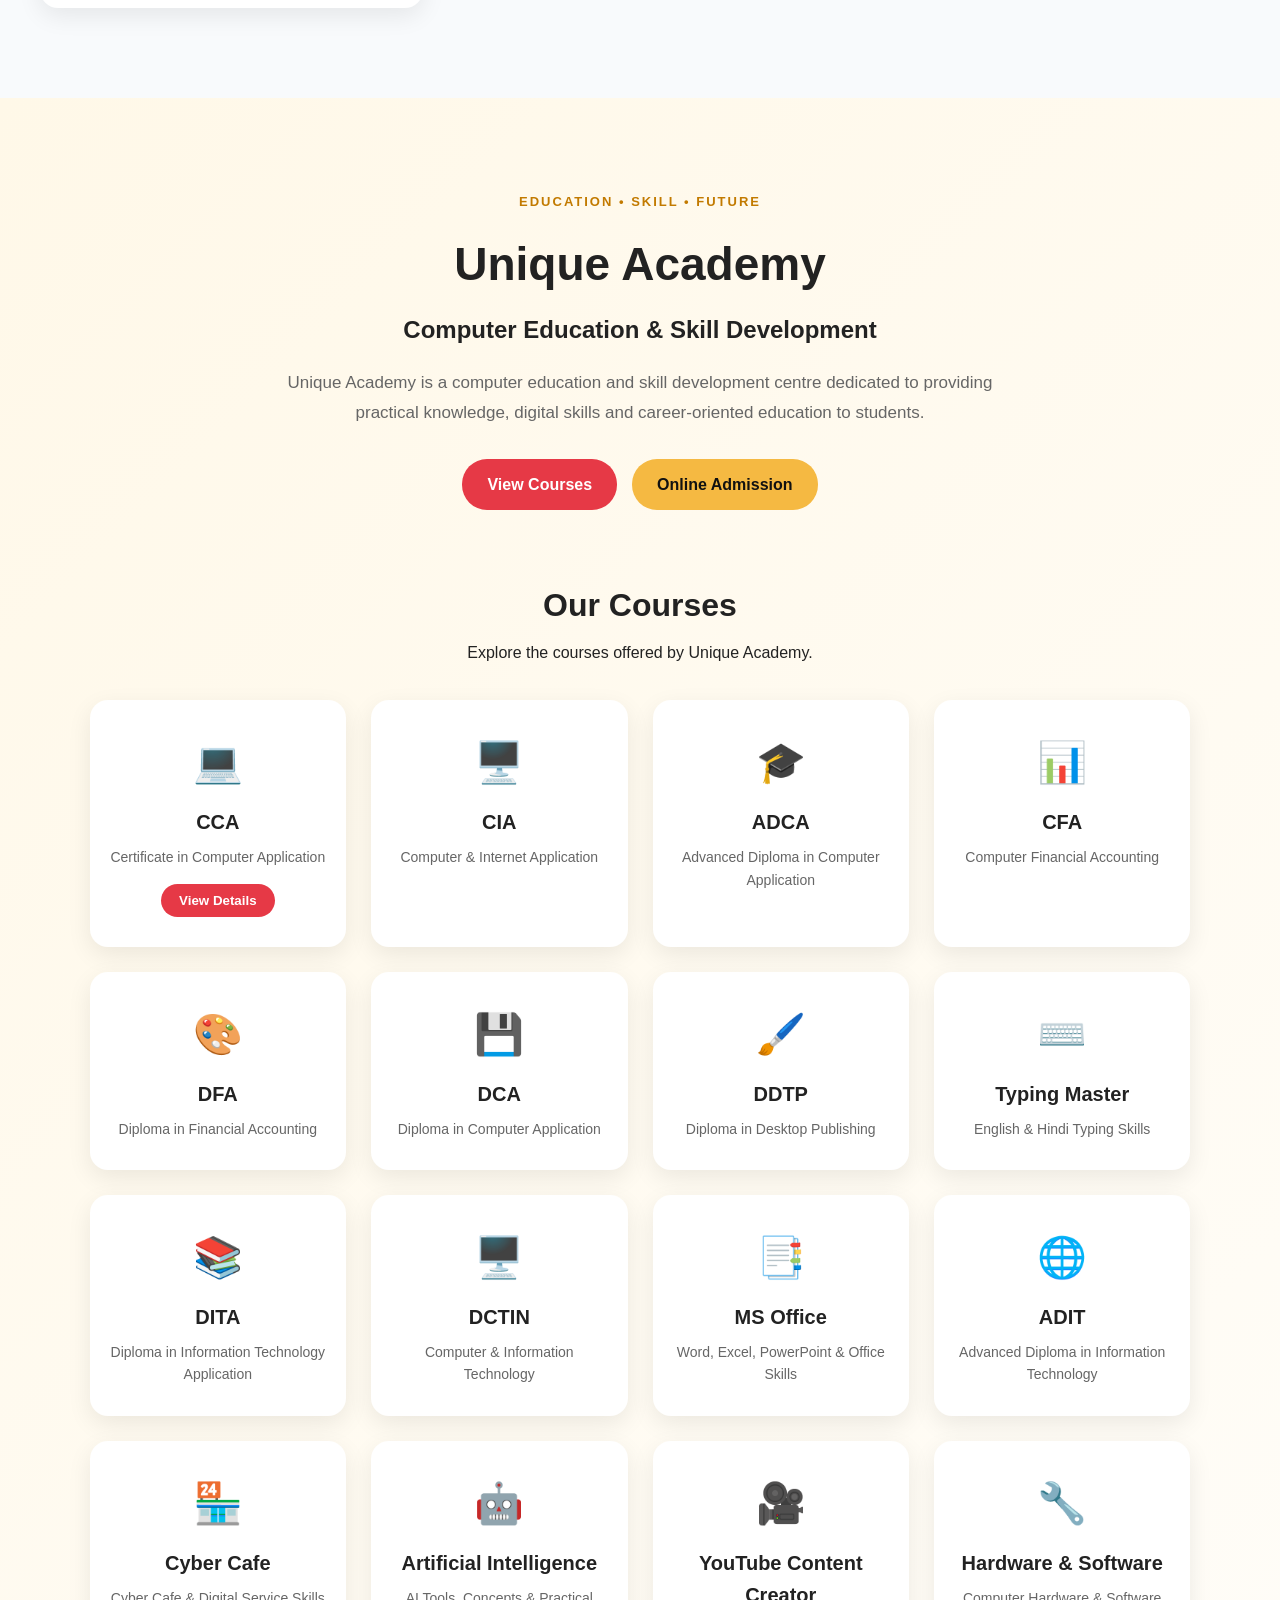
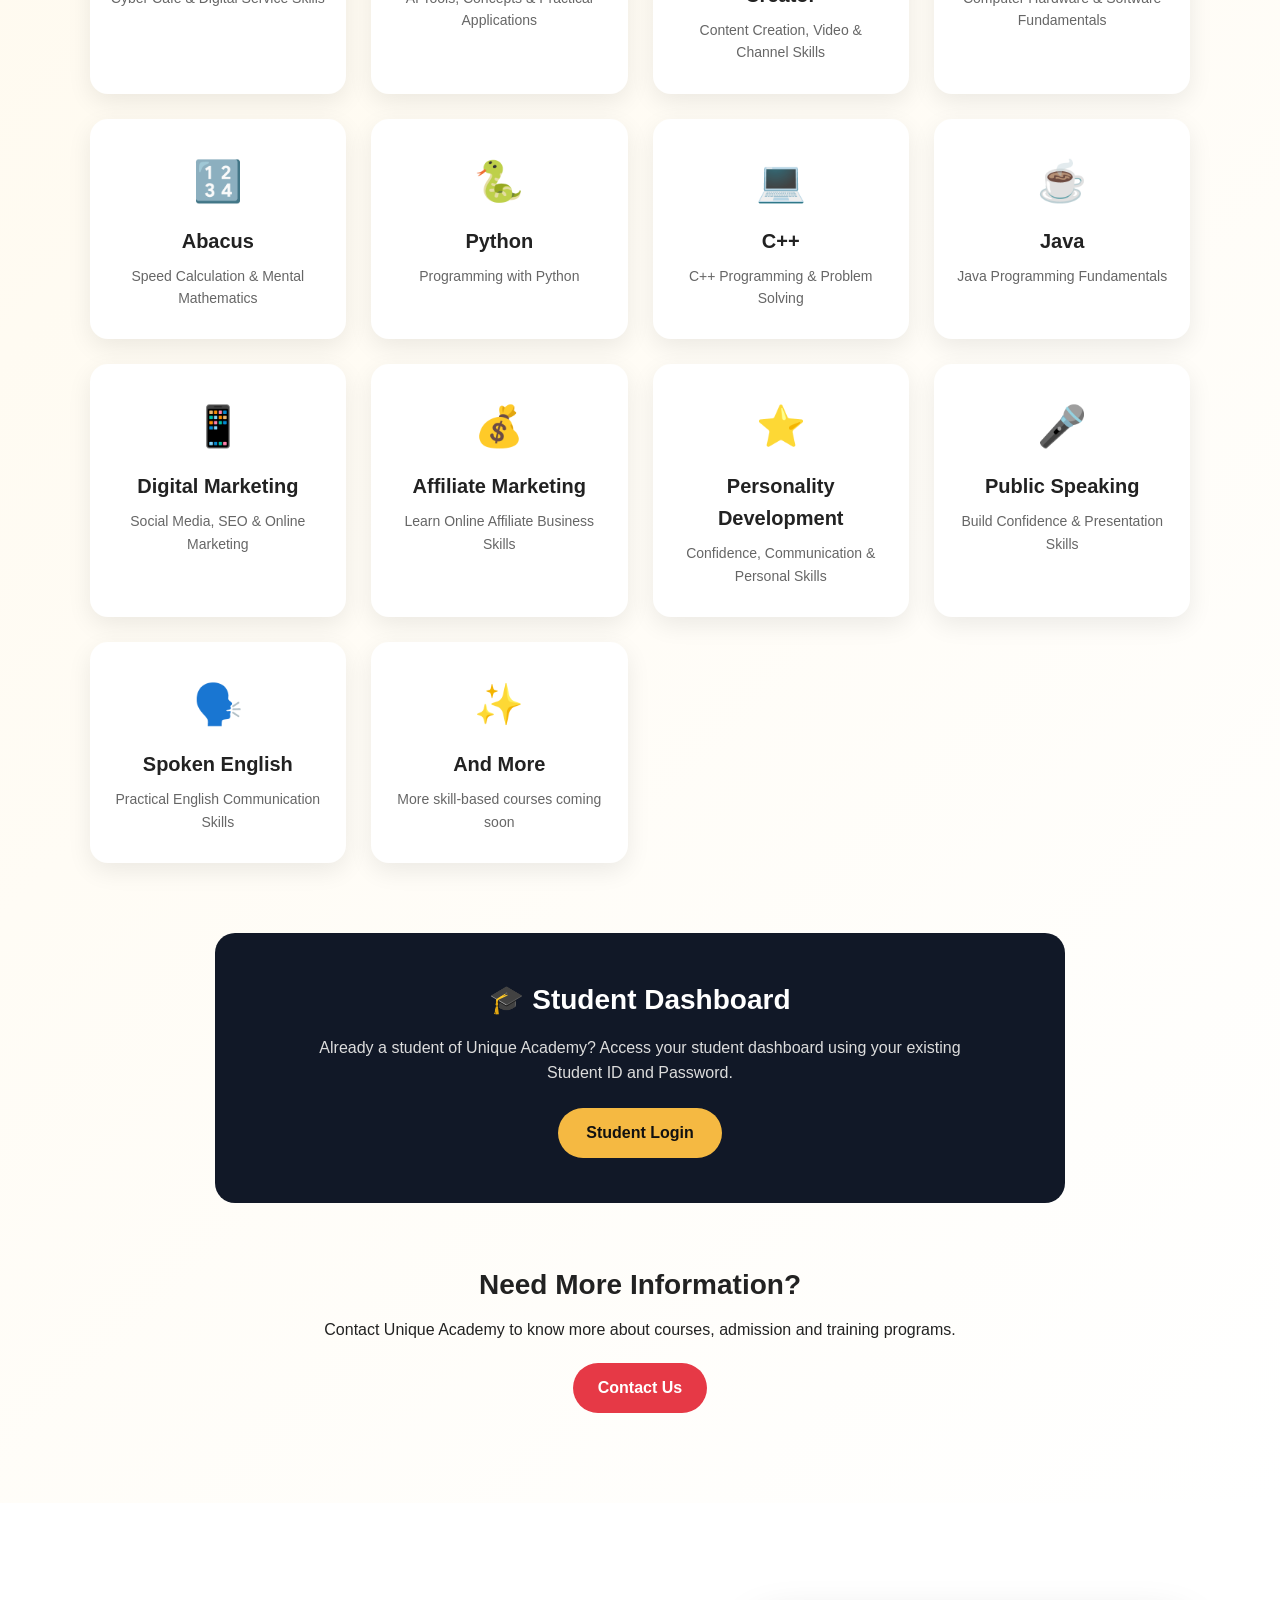
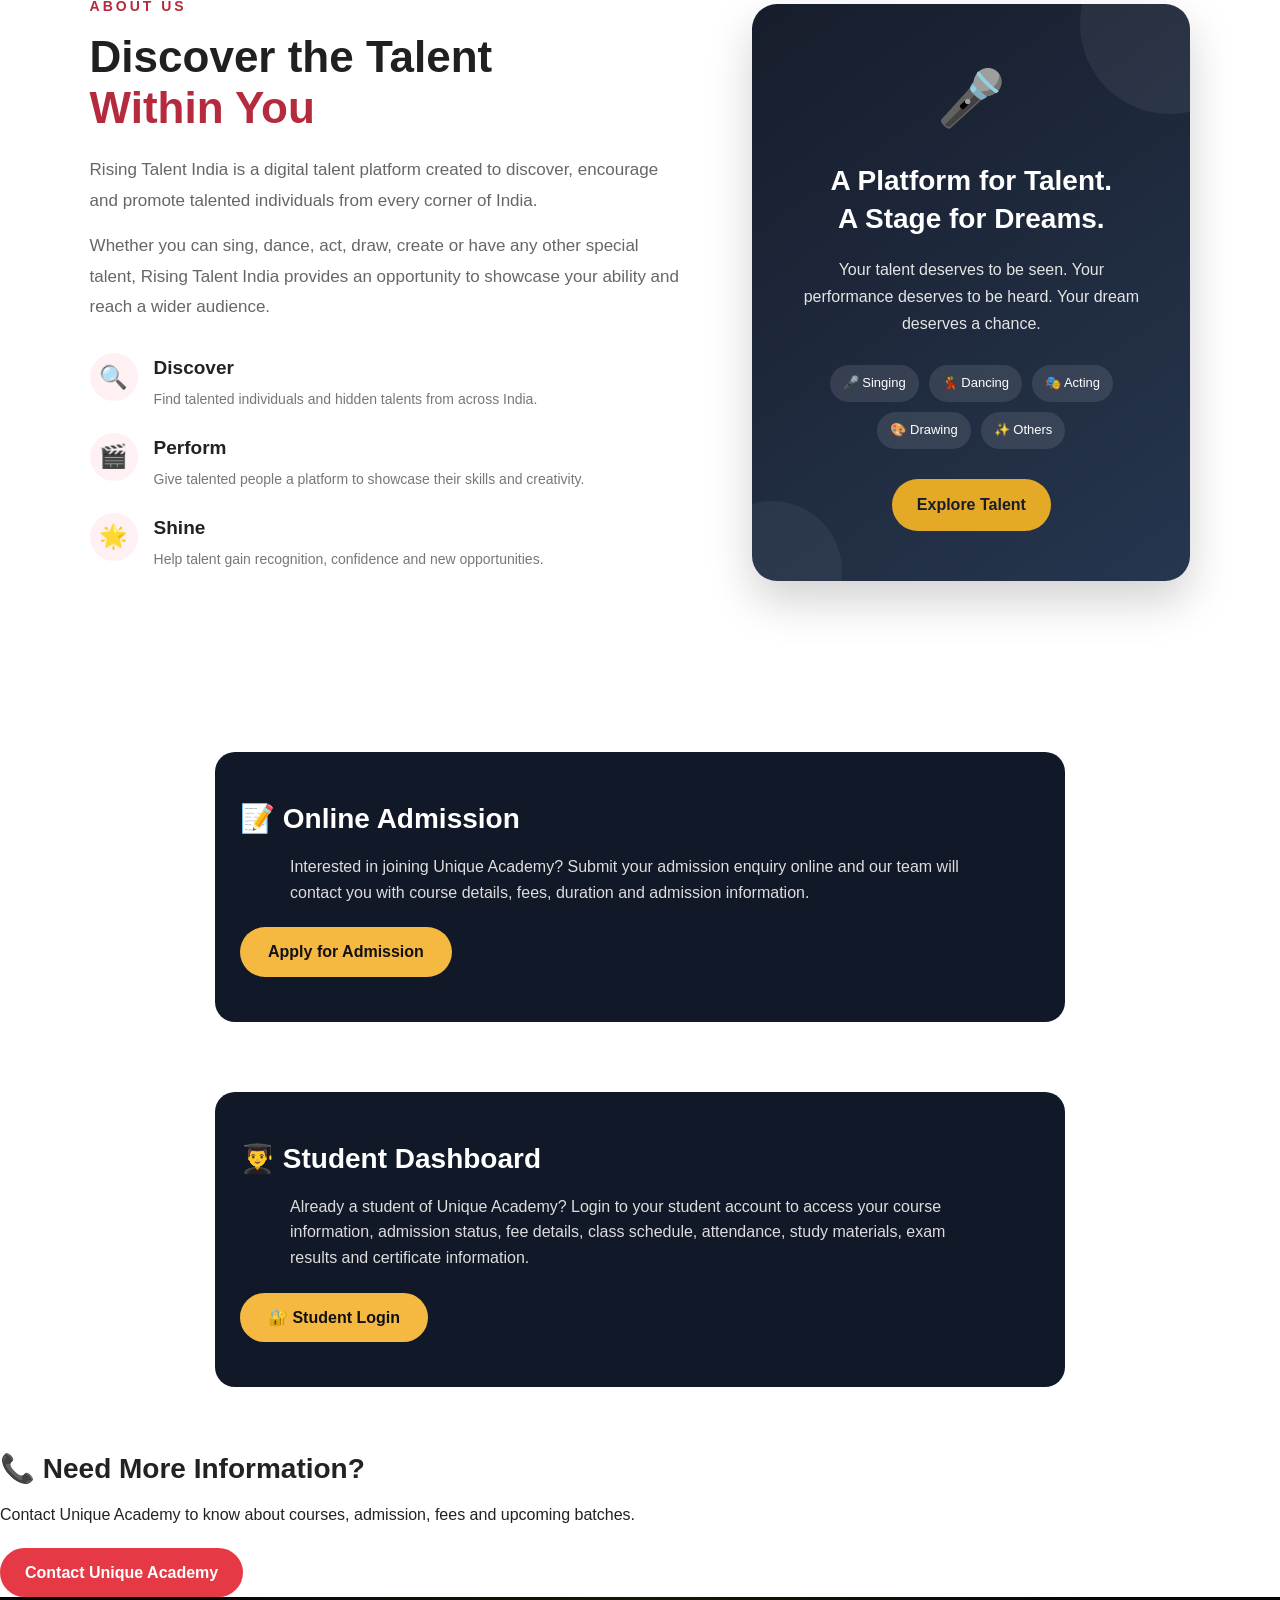
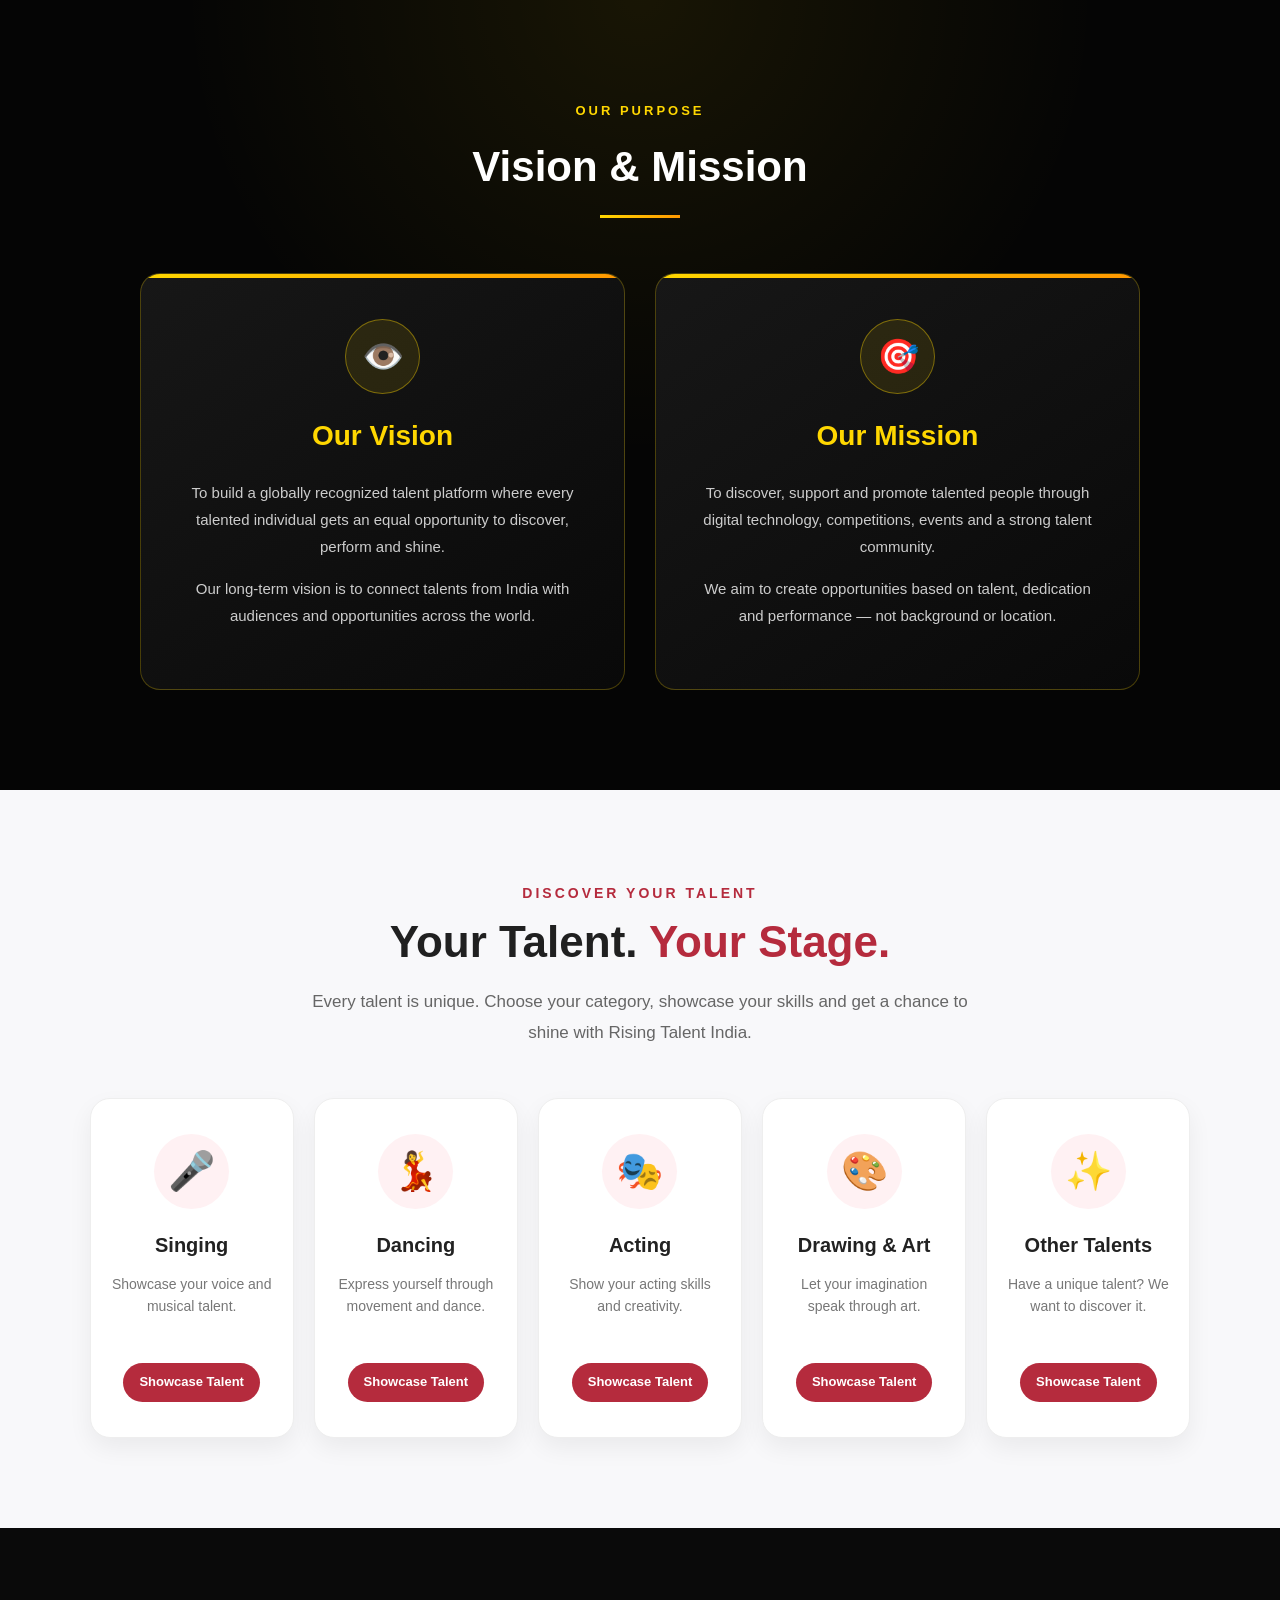
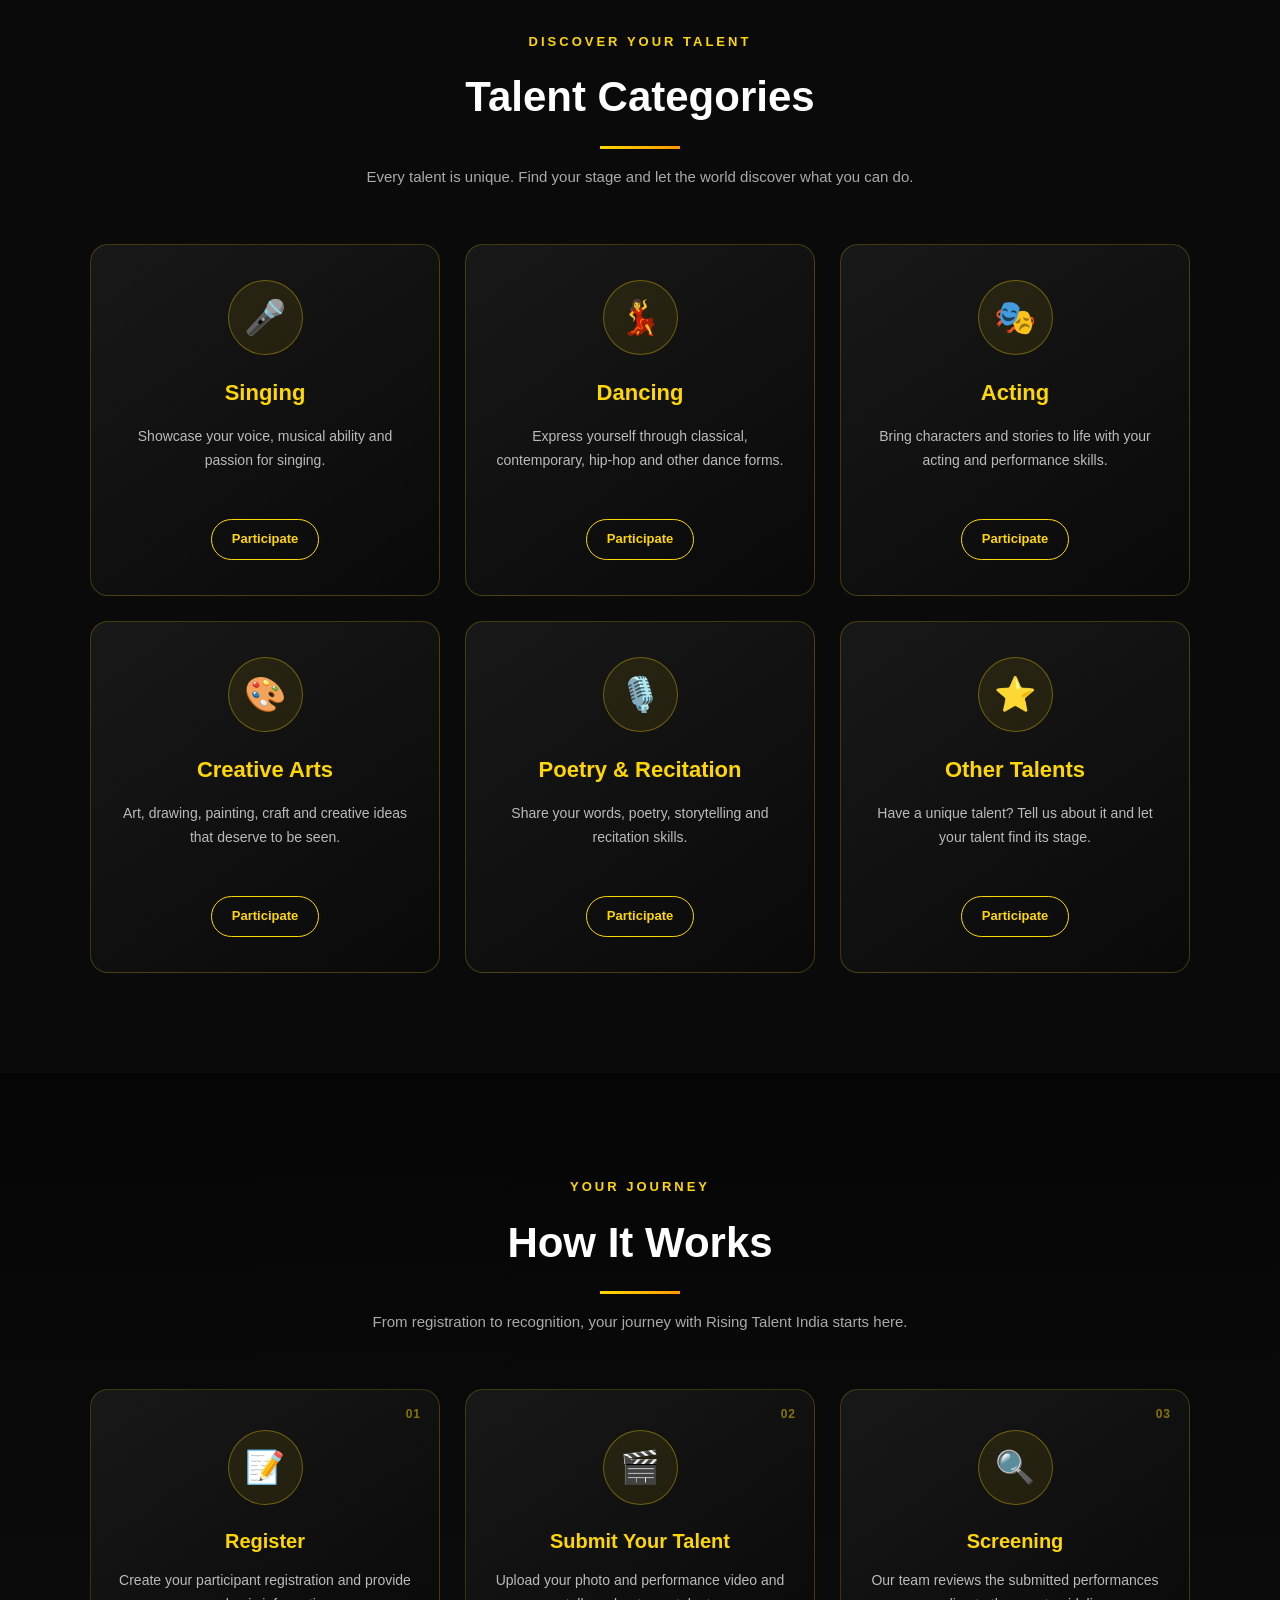
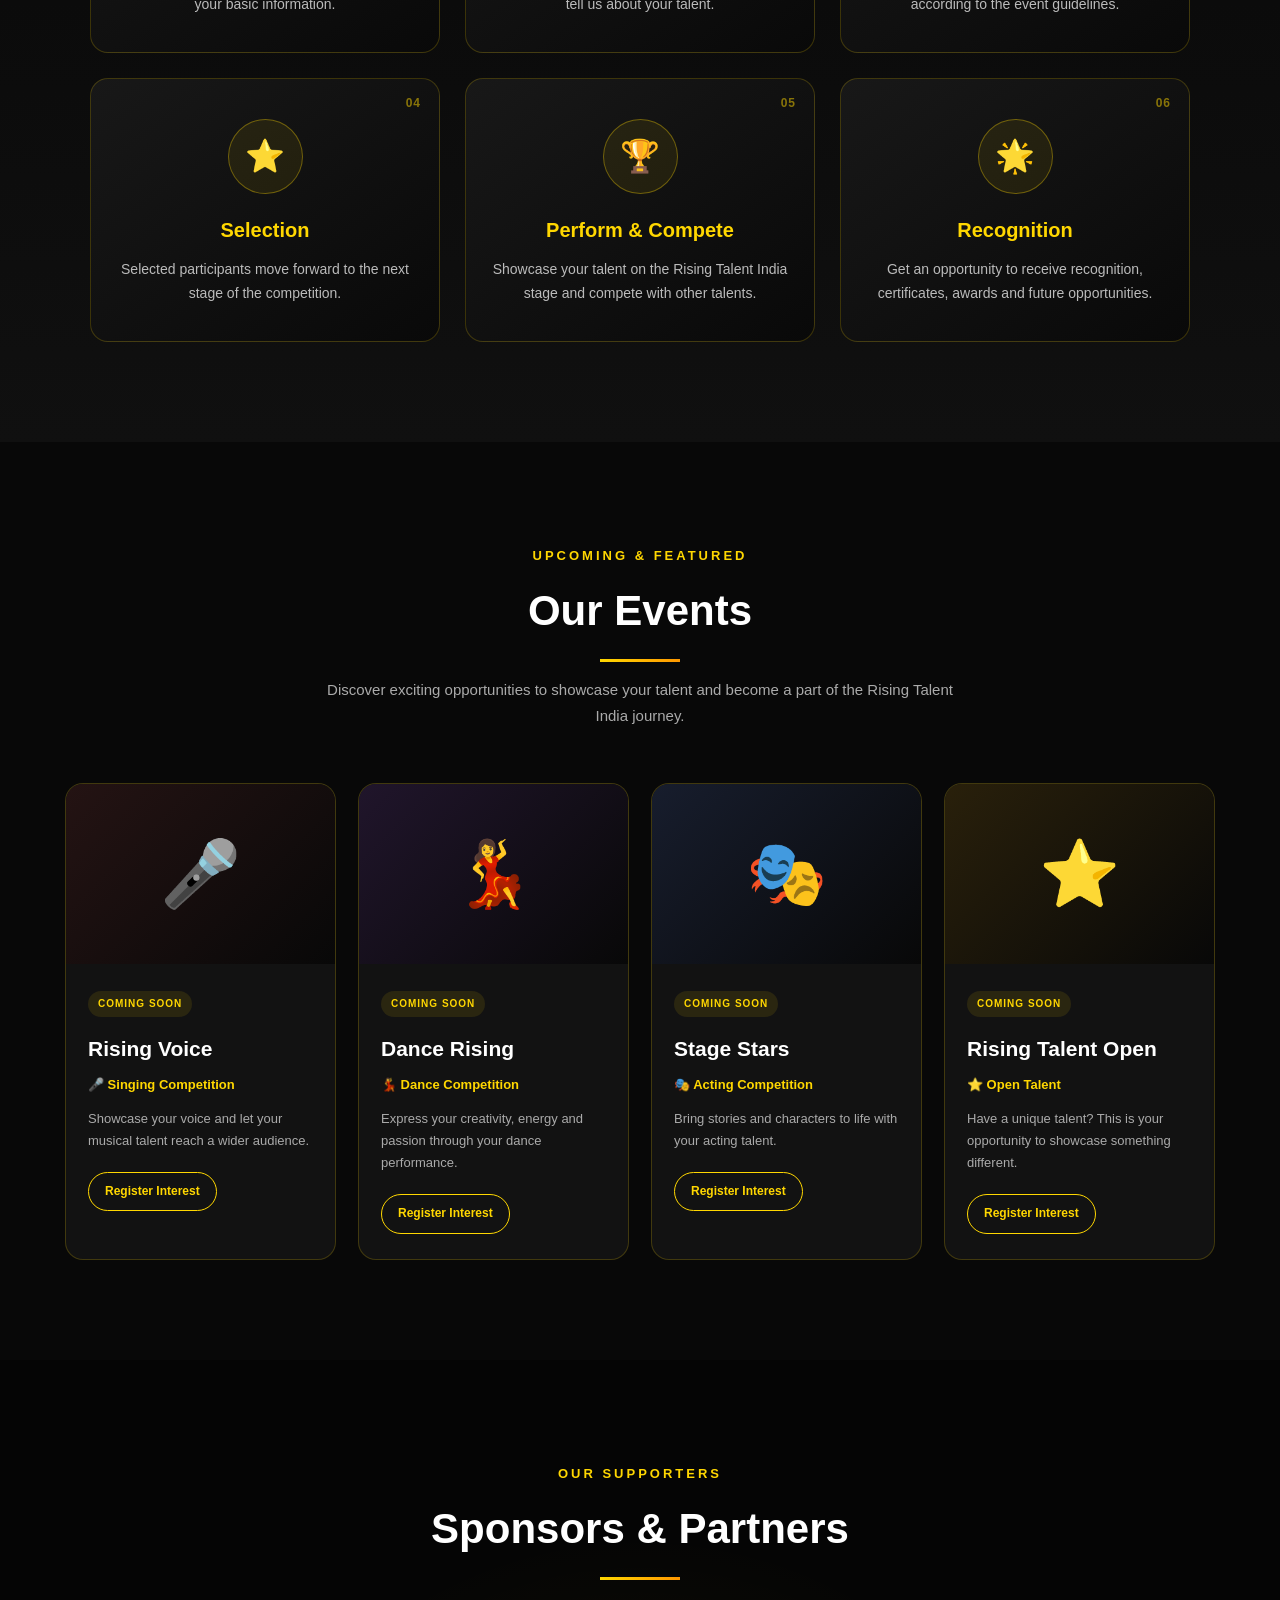
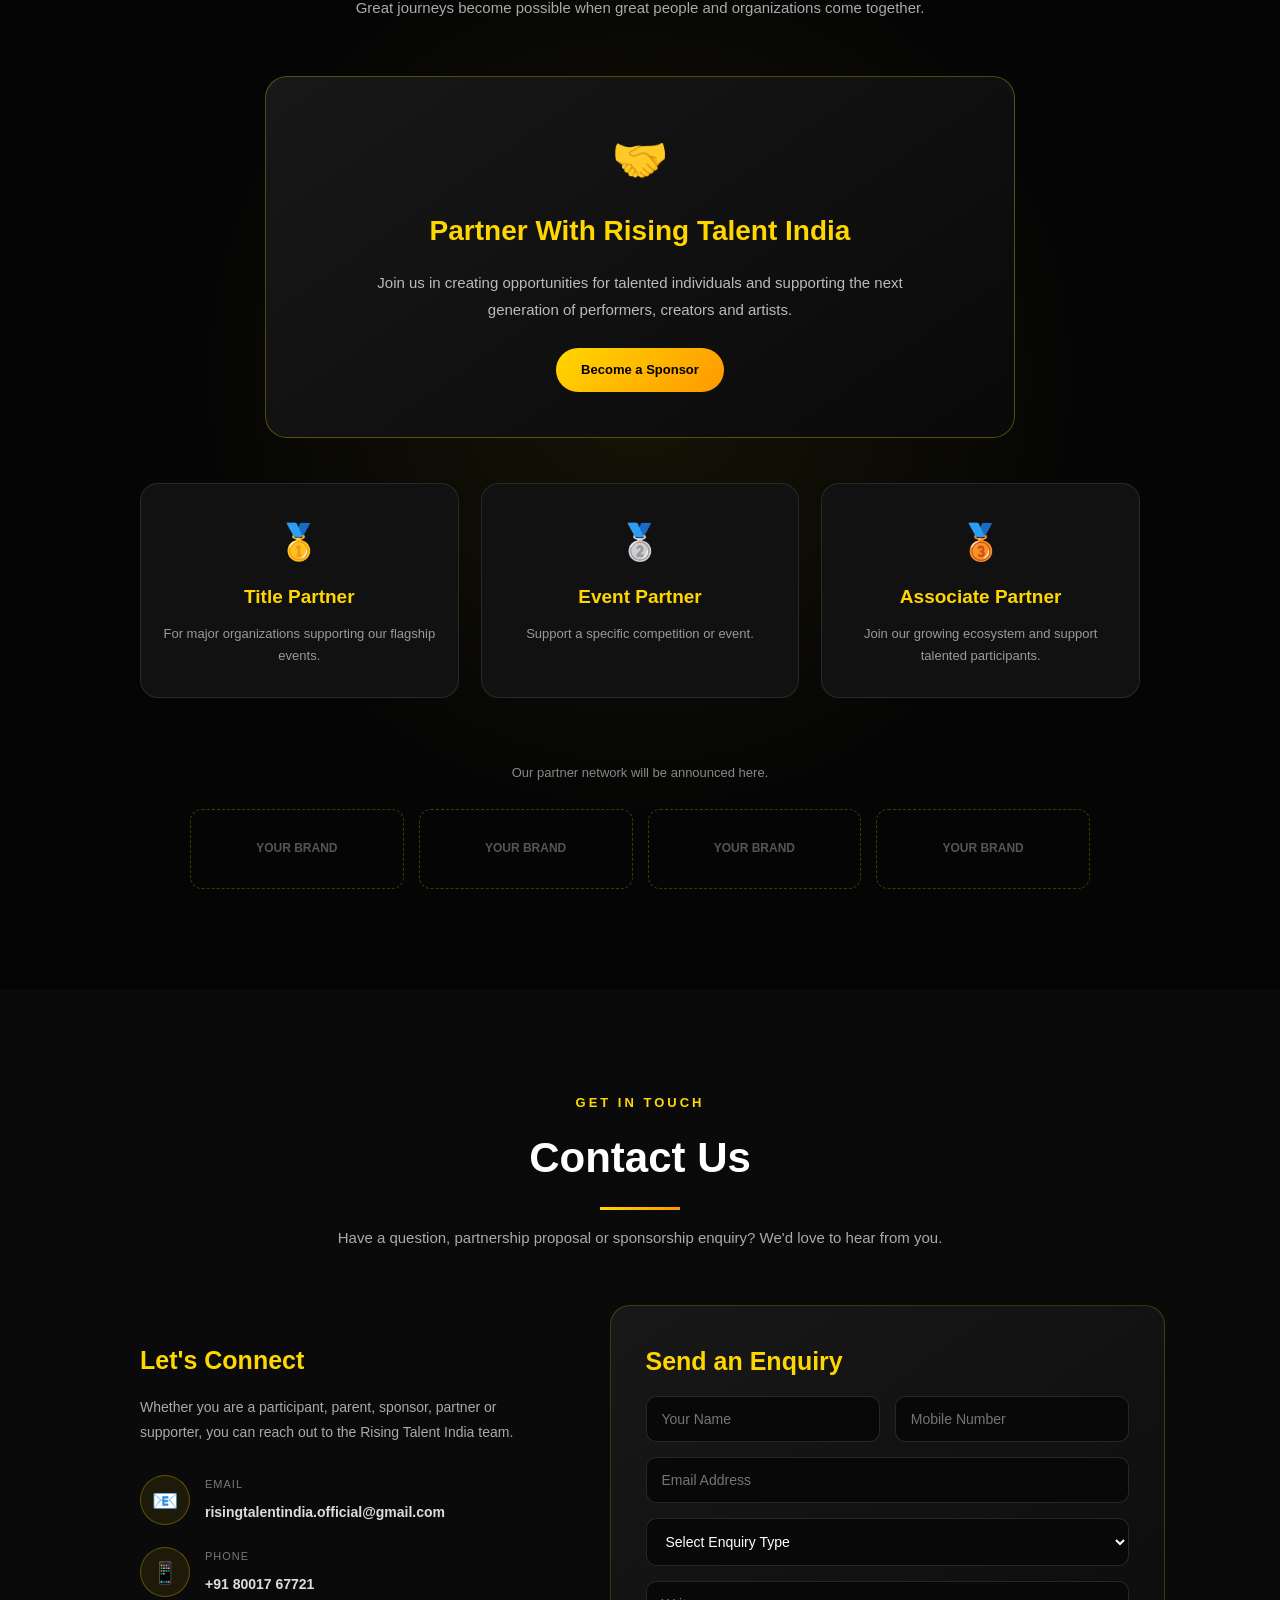
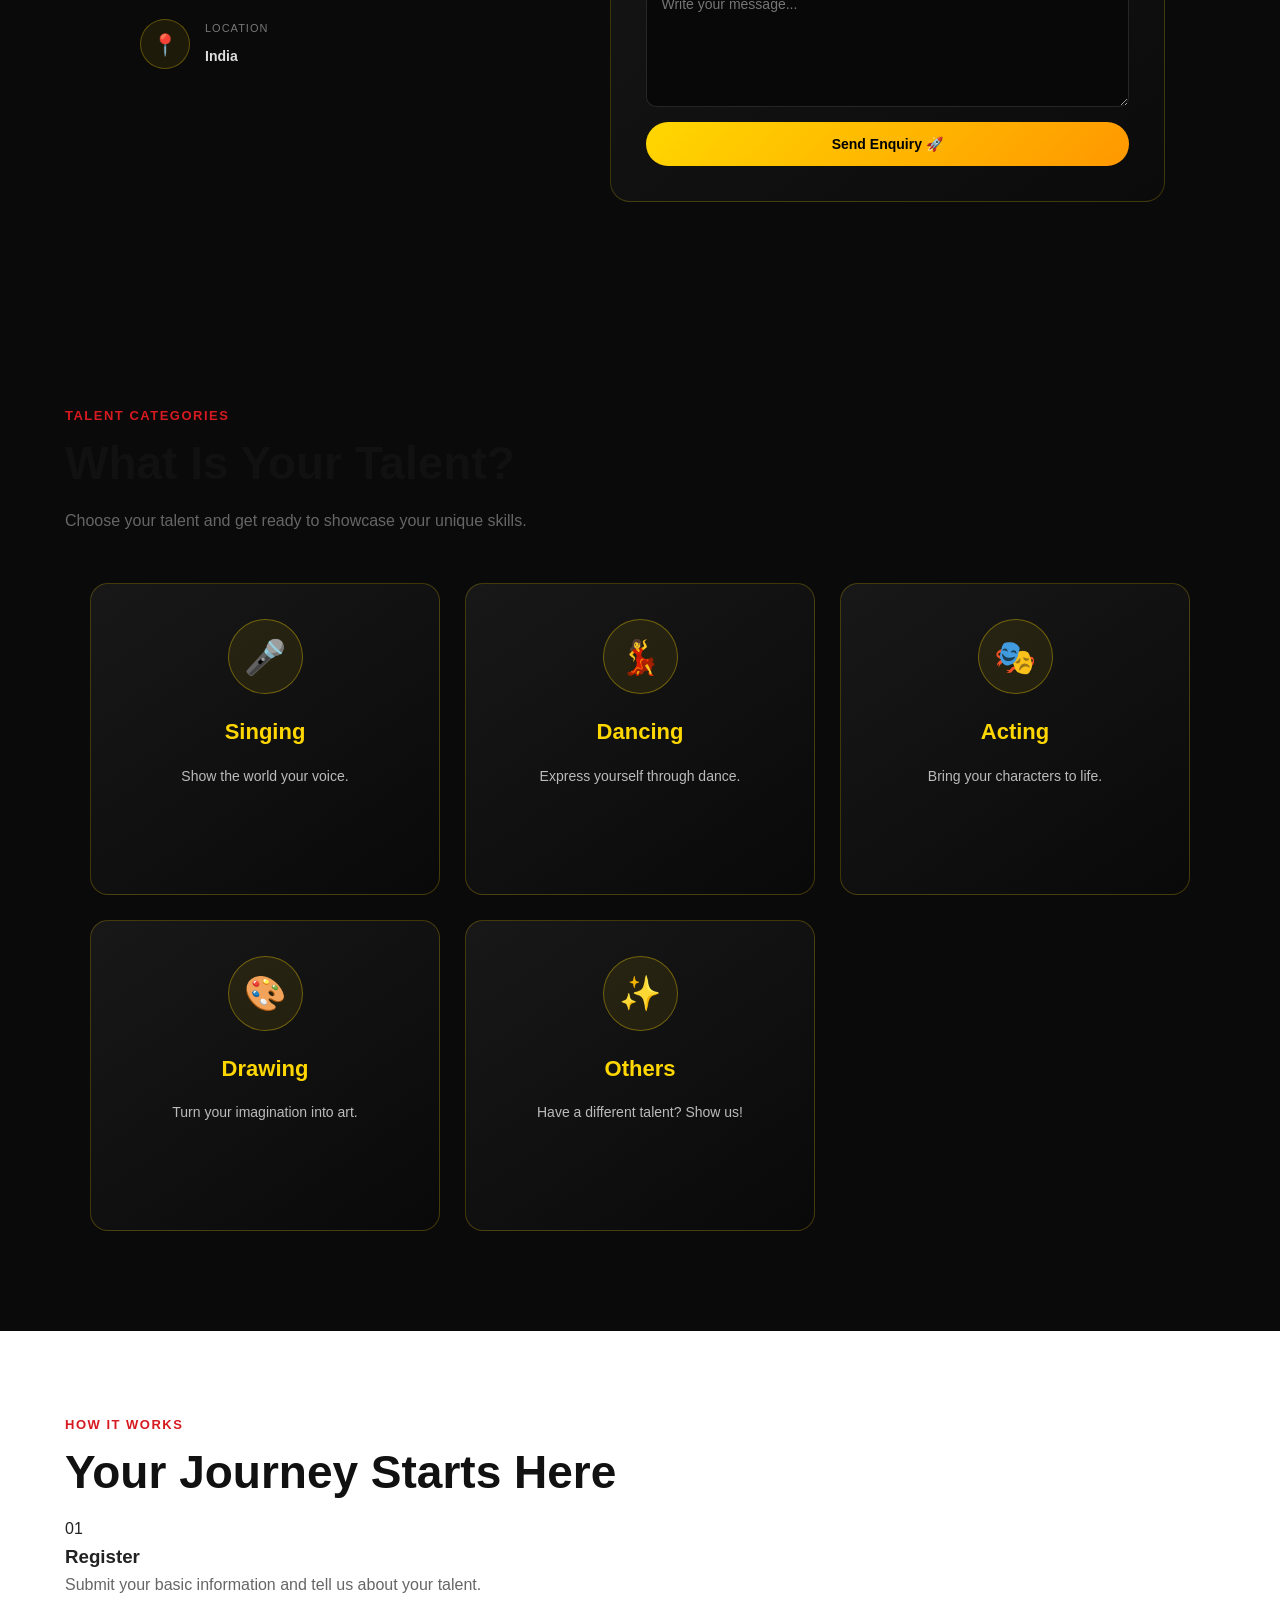
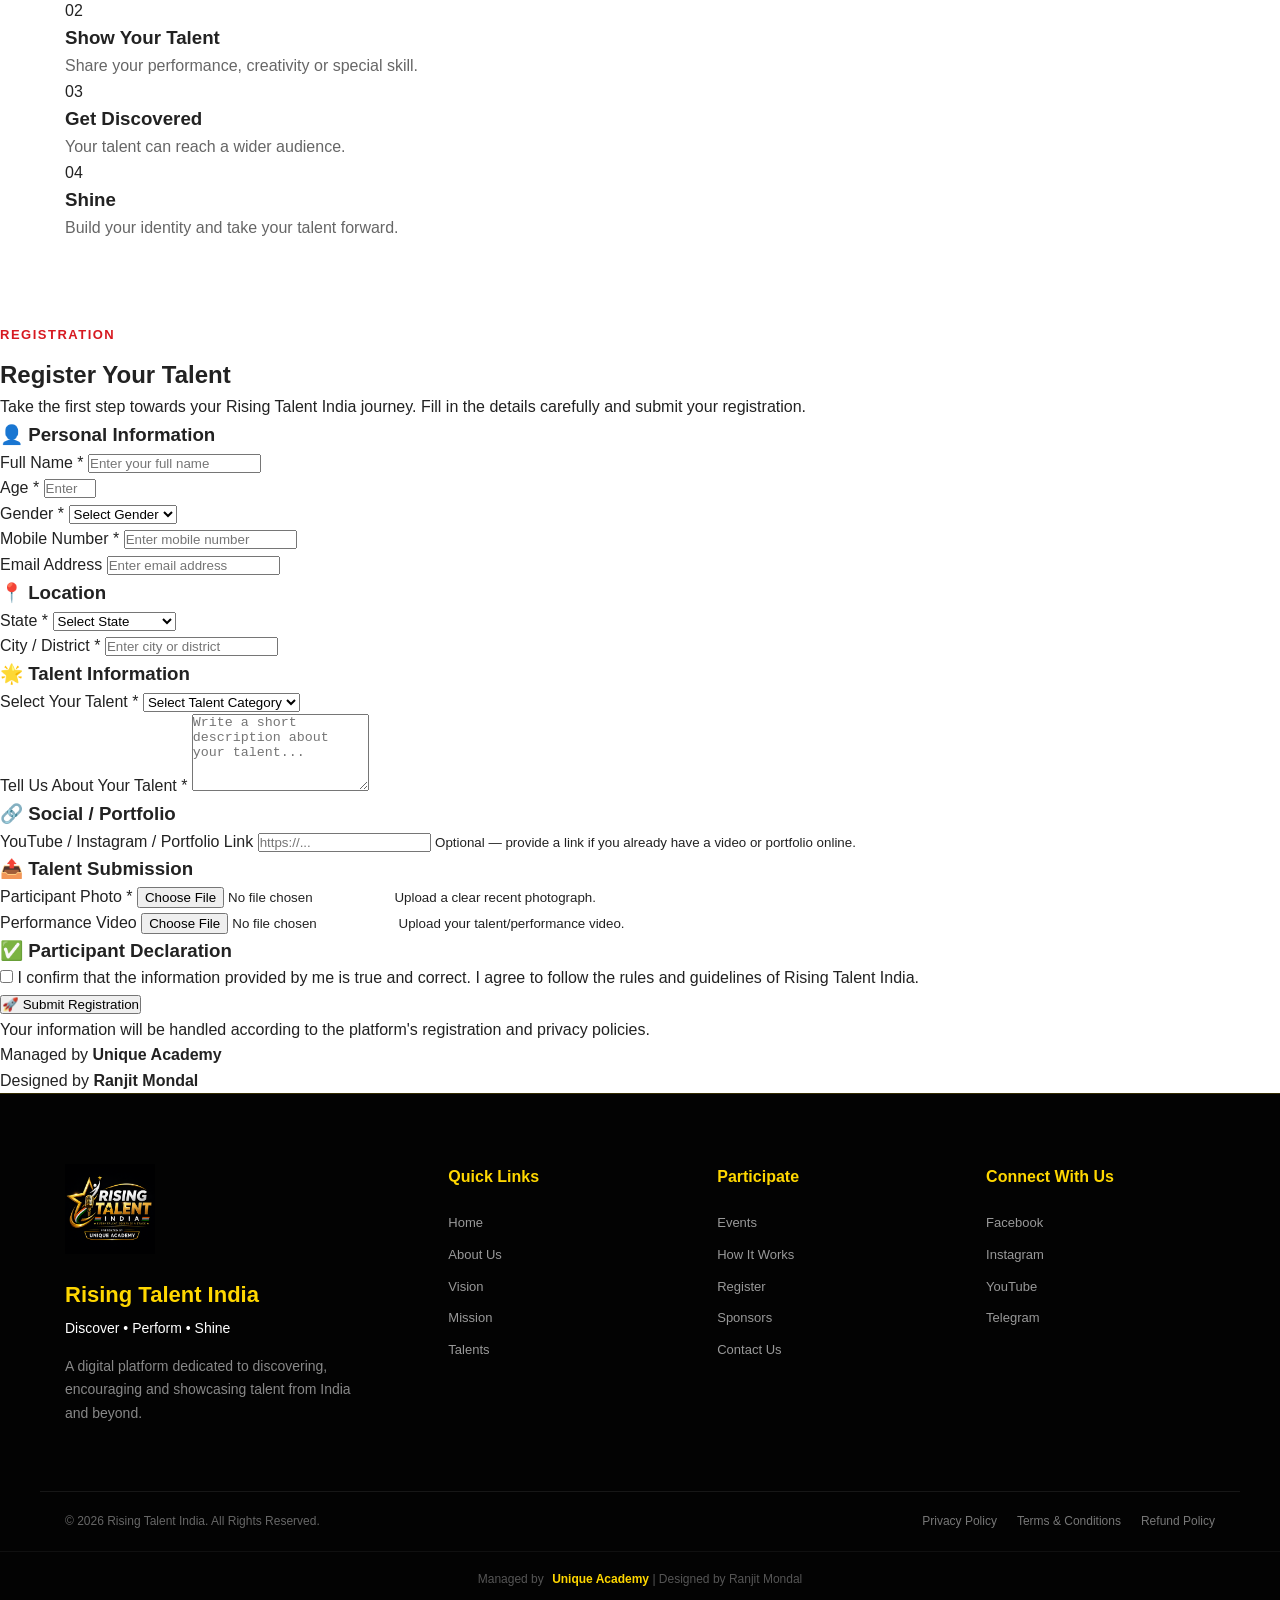
==== commit c9359a09: "Update index.html" ====
--- a/index.html
+++ b/index.html
@@ -1865,55 +1865,45 @@
                     </div>
 
                 </div>
-
-
-                <div class="form-row">
-
-                    <div class="form-group">
-<div class="form-group">
-
-    <label for="gender">
-        Gender <span>*</span>
-    </label>
-
-    <select
-        id="gender"
-        name="gender"
-        required
-    >
-
-        <option value="">
-            Select Gender
-        </option>
-
-        <option value="Male">
-            Male
-        </option>
-
-        <option value="Female">
-            Female
-        </option>
-
-        <option value="Other">
-            Other
-        </option>
-
-    </select>
+<div class="form-row">
+
+    <div class="form-group">
+
+        <label for="gender">
+            Gender <span>*</span>
+        </label>
+
+        <select
+            id="gender"
+            name="gender"
+            required
+        >
+            <option value="">Select Gender</option>
+            <option value="Male">Male</option>
+            <option value="Female">Female</option>
+            <option value="Other">Other</option>
+        </select>
+
+    </div>
+
+
+    <div class="form-group">
+
+        <label for="mobile">
+            Mobile Number <span>*</span>
+        </label>
+
+        <input
+            type="tel"
+            id="mobile"
+            name="mobile"
+            placeholder="Enter mobile number"
+            required
+        >
+
+    </div>
 
 </div>
-                        <label for="mobile">
-                            Mobile Number <span>*</span>
-                        </label>
-
-                        <input
-                            type="tel"
-                            id="mobile"
-                            name="mobile"
-                            placeholder="Enter mobile number"
-                            required
-                        >
-
-                    </div>
 
 
                     <div class="form-group">
--- a/style.css
+++ b/style.css
@@ -3011,3 +3011,188 @@
     }
 
 }
+/* ================= RTI TALENT SECTION ================= */
+
+.rti-talent-section {
+    padding: 90px 7%;
+    background: #f8f8fa;
+}
+
+.rti-talent-container {
+    max-width: 1200px;
+    margin: auto;
+    text-align: center;
+}
+
+.rti-talent-section .rti-section-label {
+    display: inline-block;
+    margin-bottom: 12px;
+
+    color: #b52b3d;
+
+    font-size: 14px;
+    font-weight: 700;
+
+    letter-spacing: 3px;
+}
+
+.rti-talent-section h2 {
+    margin: 0 0 18px;
+
+    font-size: 44px;
+    line-height: 1.2;
+
+    color: #202020;
+}
+
+.rti-talent-section h2 span {
+    color: #b52b3d;
+}
+
+.rti-talent-intro {
+    max-width: 700px;
+    margin: 0 auto 50px;
+
+    font-size: 17px;
+    line-height: 1.8;
+
+    color: #666;
+}
+
+
+/* TALENT GRID */
+
+.rti-talent-grid {
+    display: grid;
+
+    grid-template-columns: repeat(5, 1fr);
+
+    gap: 20px;
+}
+
+
+/* TALENT CARD */
+
+.rti-talent-card {
+    padding: 35px 20px;
+
+    background: #ffffff;
+
+    border-radius: 20px;
+
+    border: 1px solid #eeeeee;
+
+    box-shadow: 0 10px 25px rgba(0,0,0,0.06);
+
+    transition: 0.3s;
+}
+
+.rti-talent-card:hover {
+    transform: translateY(-8px);
+
+    box-shadow: 0 18px 35px rgba(0,0,0,0.12);
+}
+
+
+/* ICON */
+
+.rti-talent-icon {
+    width: 75px;
+    height: 75px;
+
+    margin: 0 auto 20px;
+
+    display: flex;
+
+    align-items: center;
+    justify-content: center;
+
+    border-radius: 50%;
+
+    background: #fff1f3;
+
+    font-size: 38px;
+}
+
+
+/* TITLE */
+
+.rti-talent-card h3 {
+    margin: 0 0 12px;
+
+    font-size: 20px;
+
+    color: #222;
+}
+
+
+/* DESCRIPTION */
+
+.rti-talent-card p {
+    min-height: 70px;
+
+    margin: 0 0 20px;
+
+    font-size: 14px;
+
+    line-height: 1.6;
+
+    color: #777;
+}
+
+
+/* BUTTON */
+
+.rti-talent-card a {
+    display: inline-block;
+
+    padding: 9px 16px;
+
+    border-radius: 25px;
+
+    background: #b52b3d;
+
+    color: #ffffff;
+
+    text-decoration: none;
+
+    font-size: 13px;
+
+    font-weight: 600;
+
+    transition: 0.3s;
+}
+
+.rti-talent-card a:hover {
+    background: #e5a928;
+
+    color: #222;
+}
+
+
+/* MOBILE */
+
+@media (max-width: 1000px) {
+
+    .rti-talent-grid {
+        grid-template-columns: repeat(2, 1fr);
+    }
+
+}
+
+
+@media (max-width: 600px) {
+
+    .rti-talent-section {
+        padding: 60px 20px;
+    }
+
+    .rti-talent-section h2 {
+        font-size: 34px;
+    }
+
+    .rti-talent-grid {
+        grid-template-columns: 1fr;
+    }
+
+}
